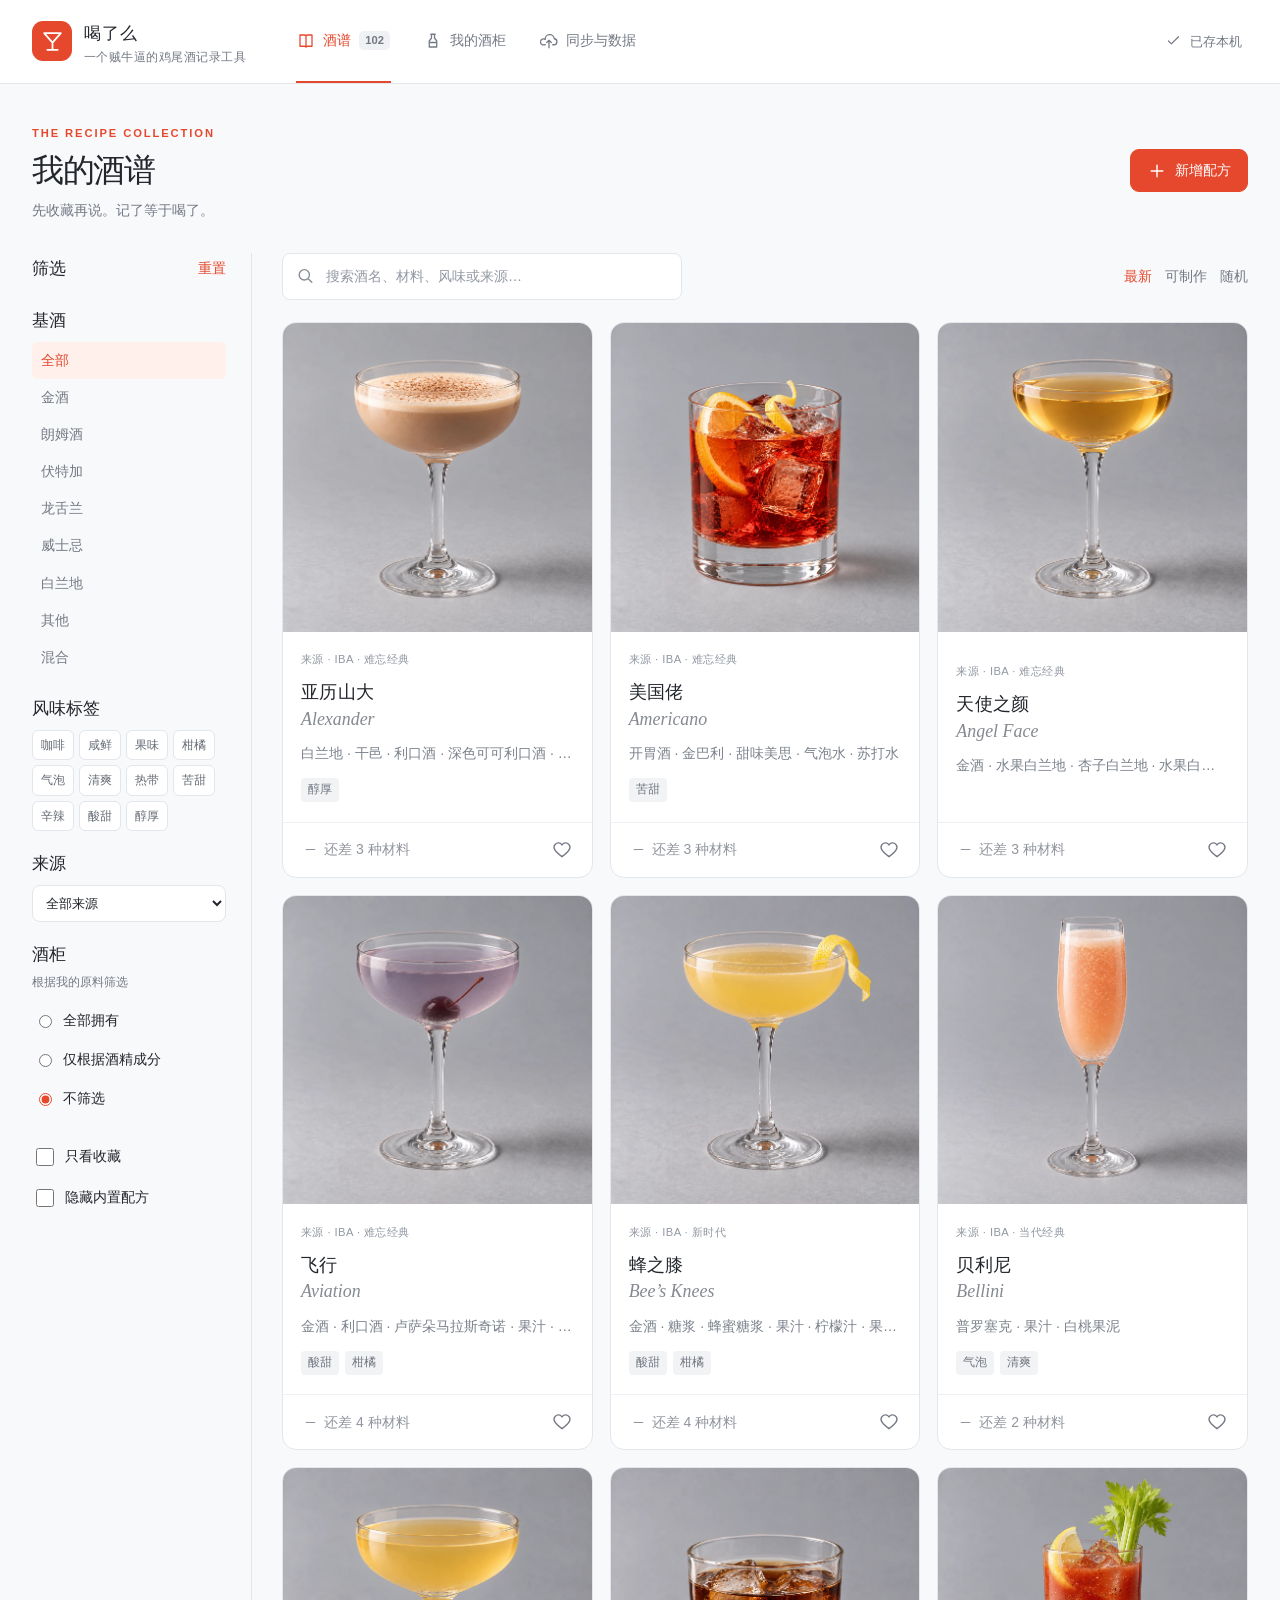
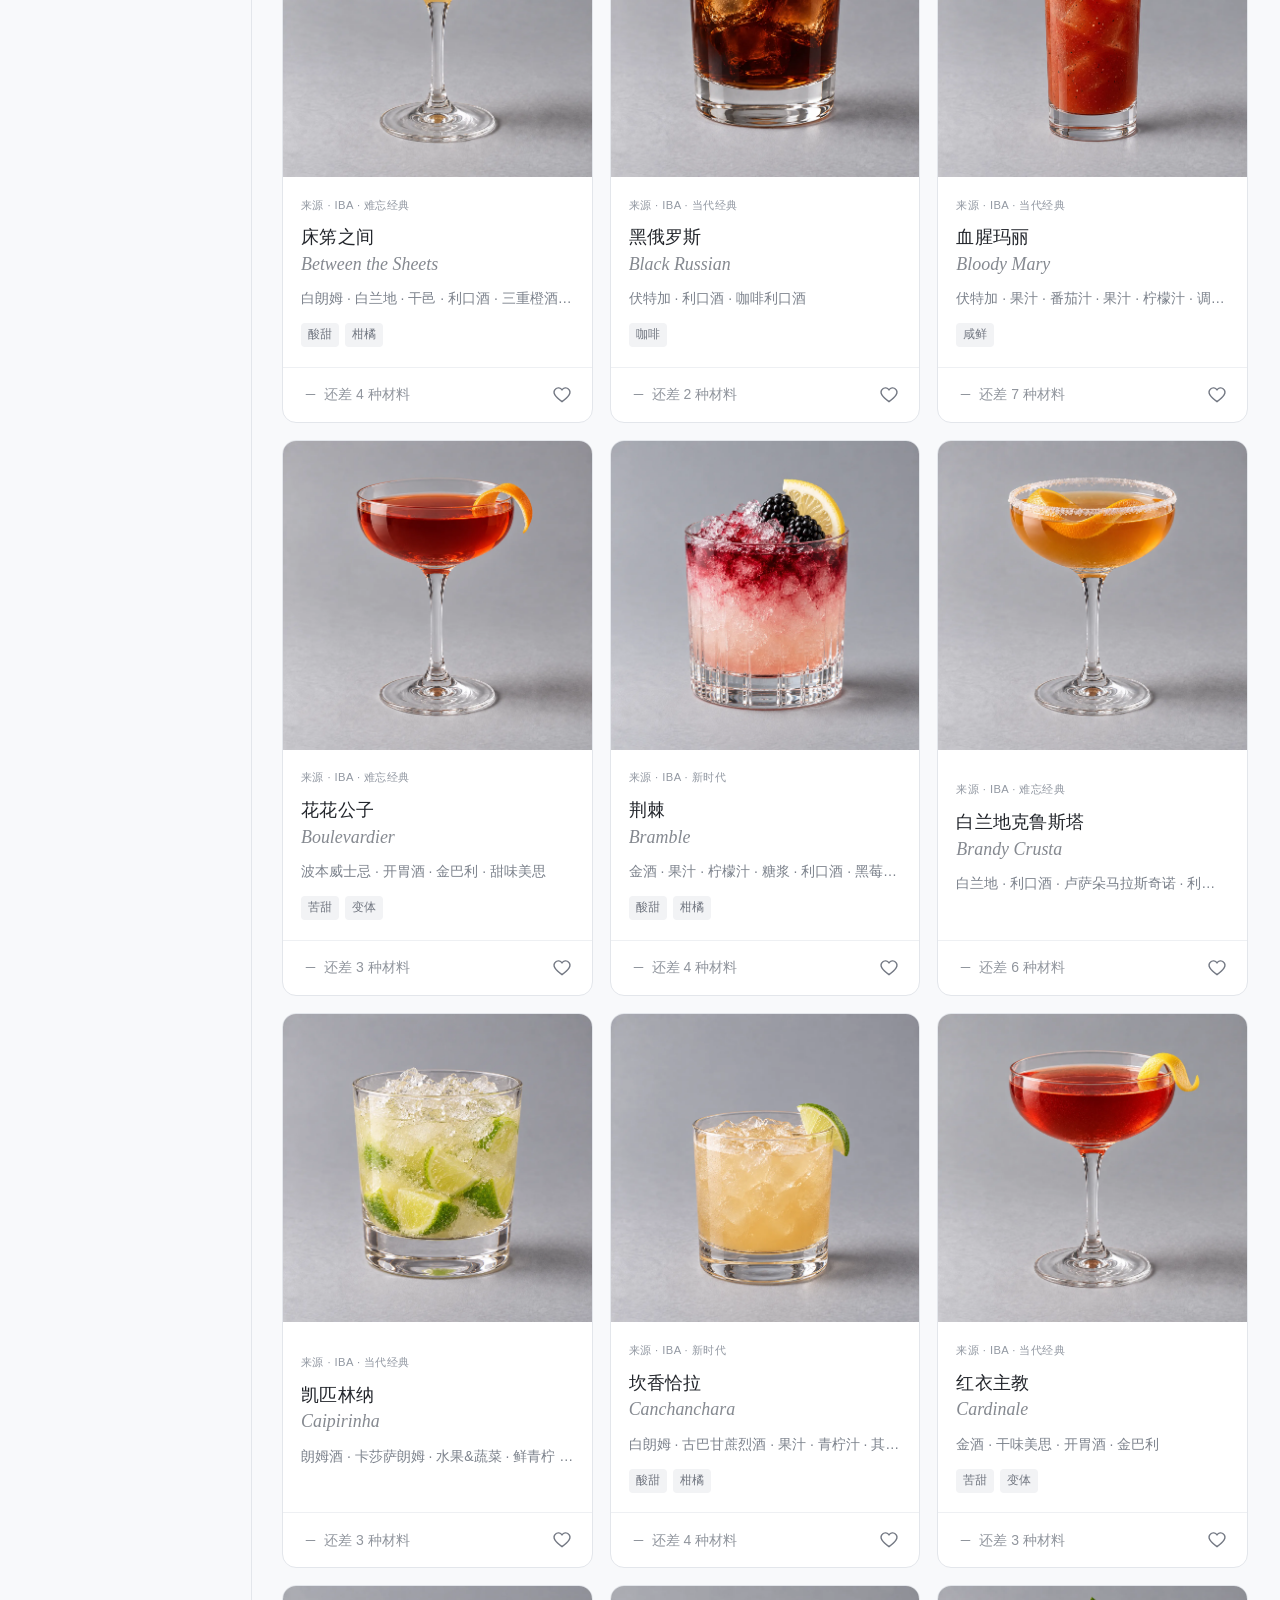
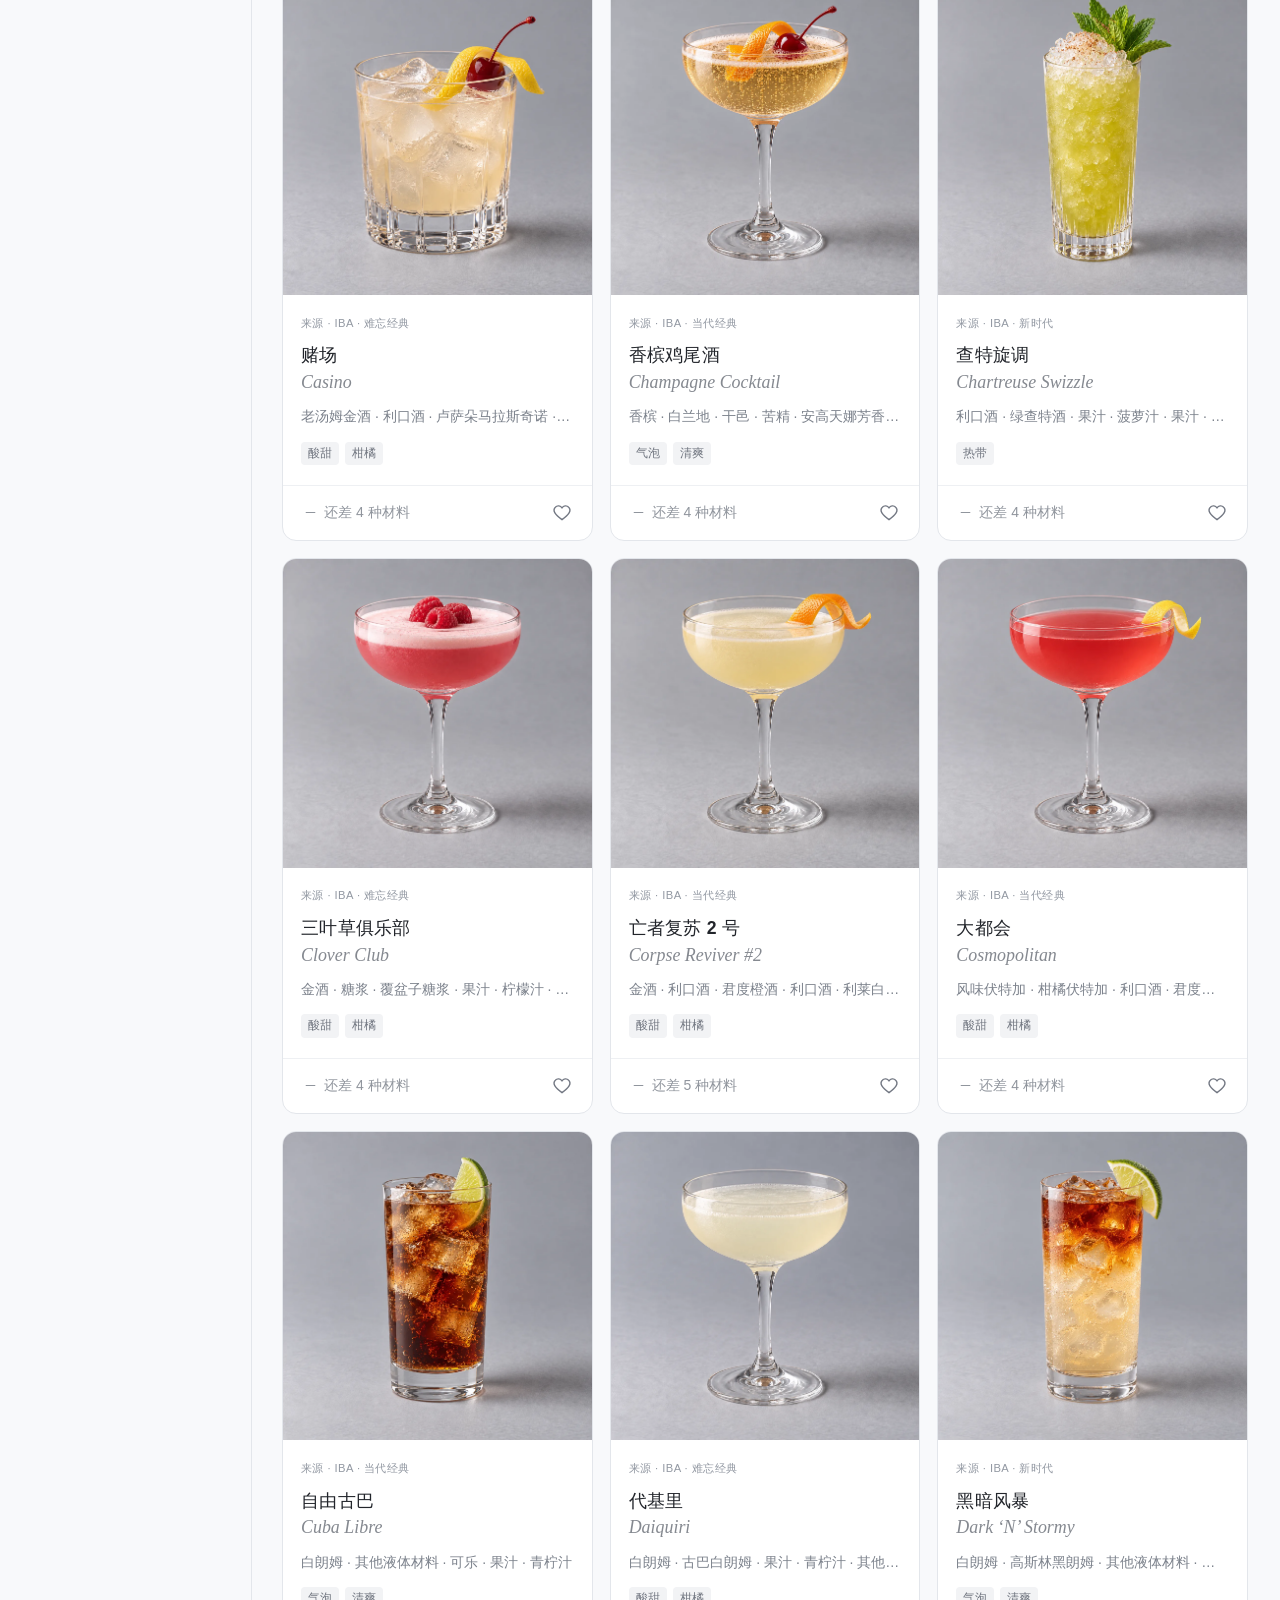
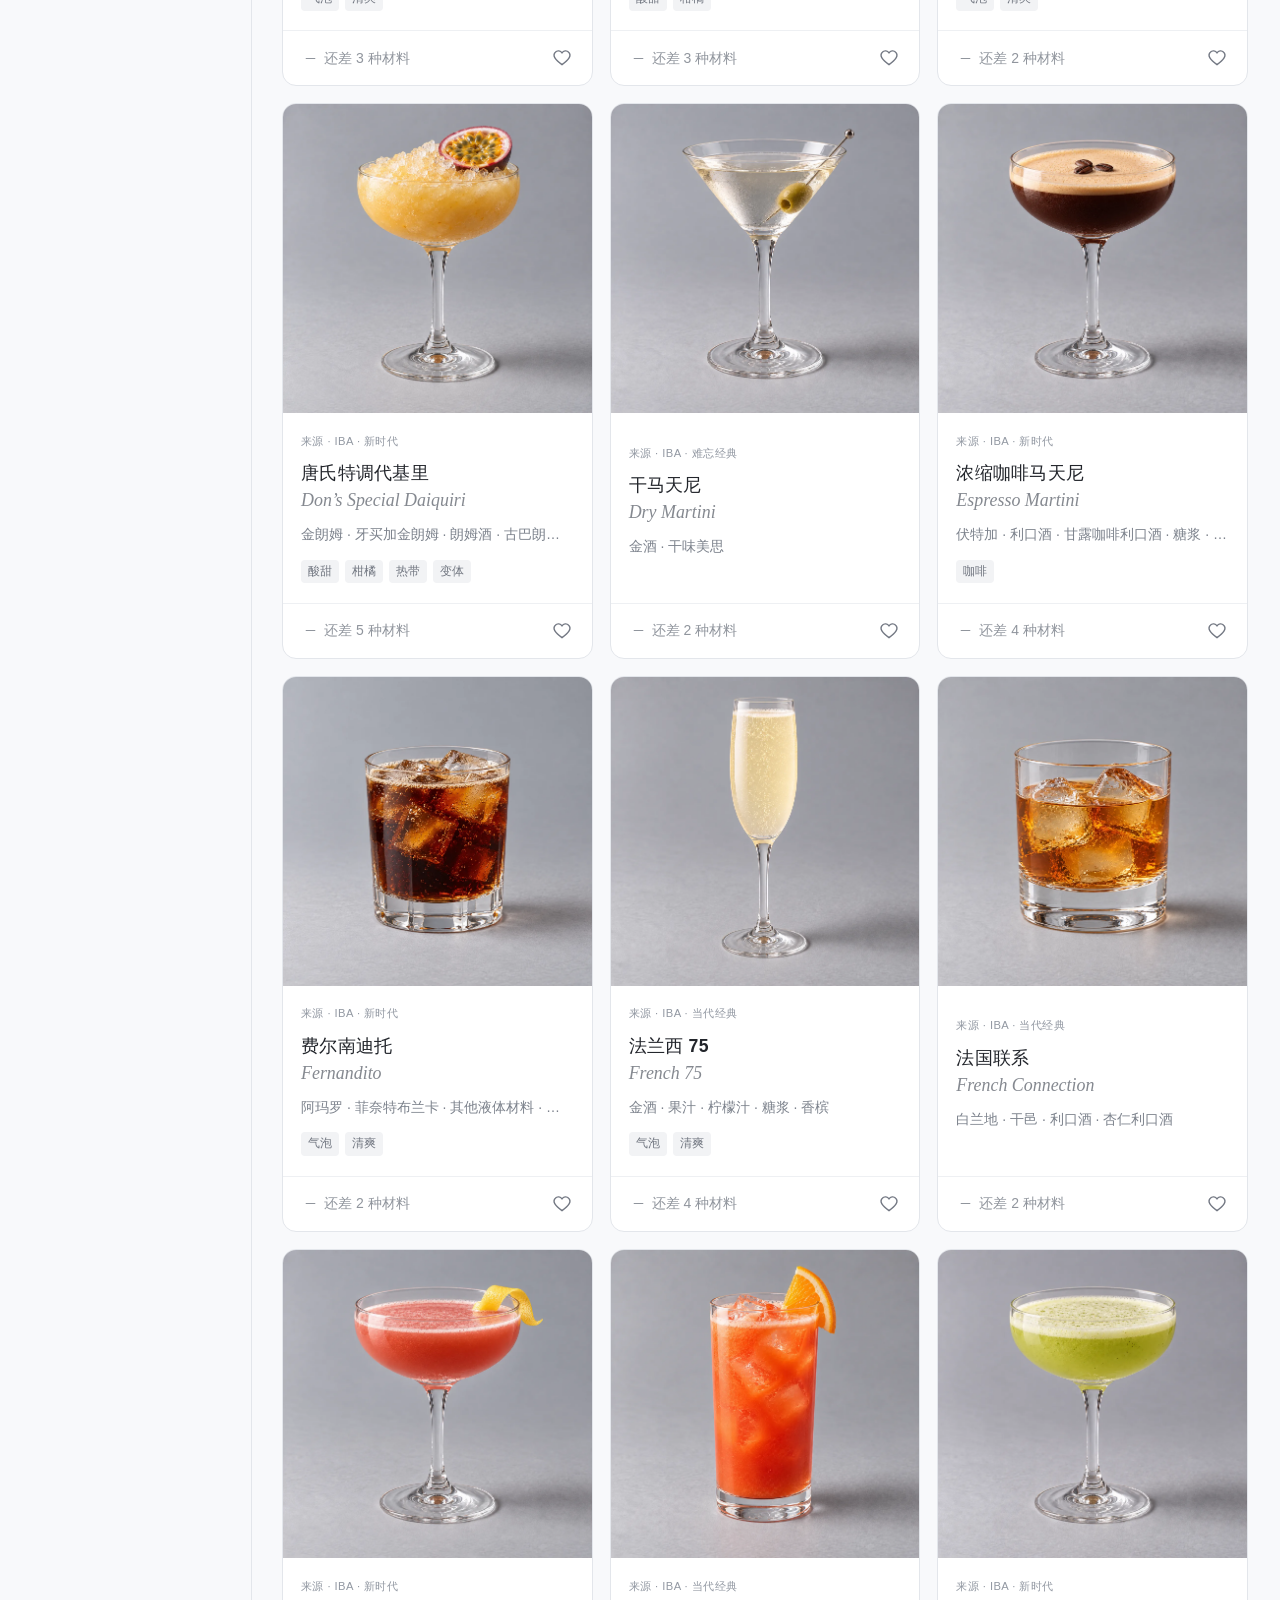
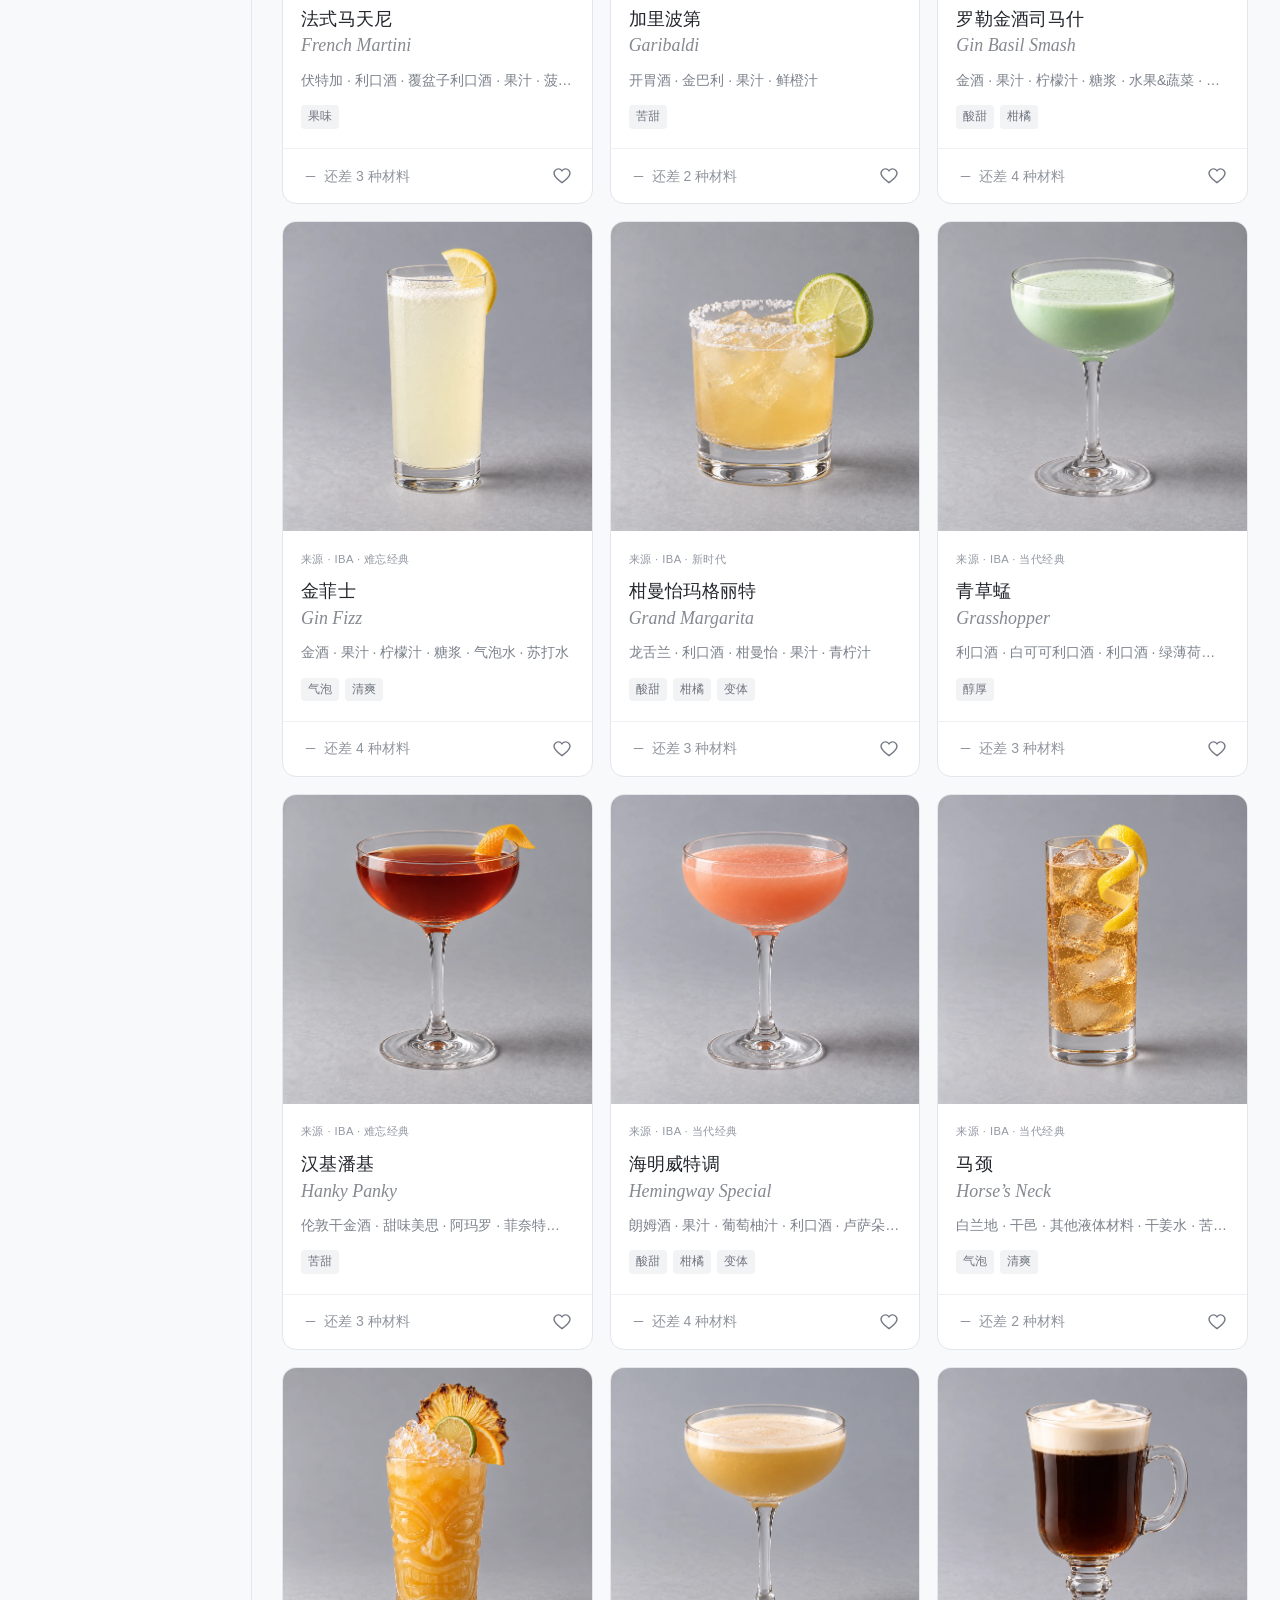
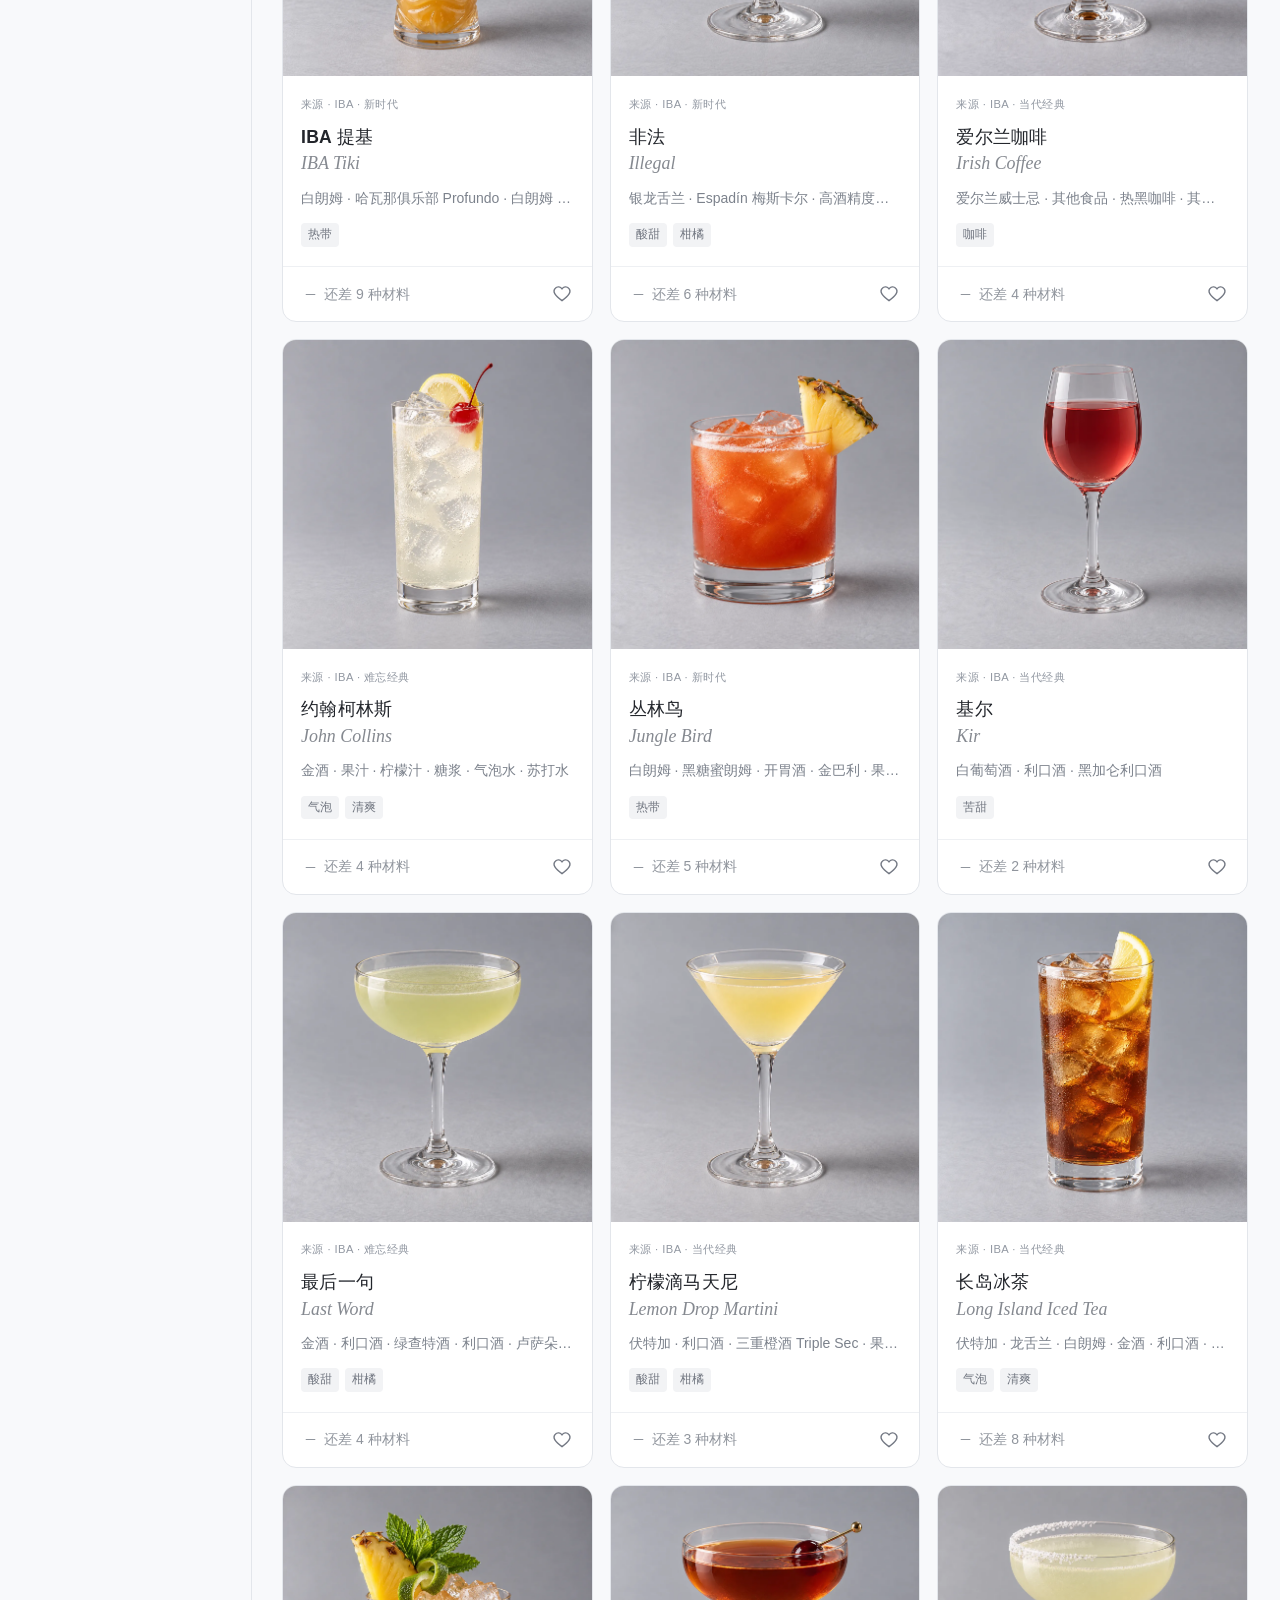
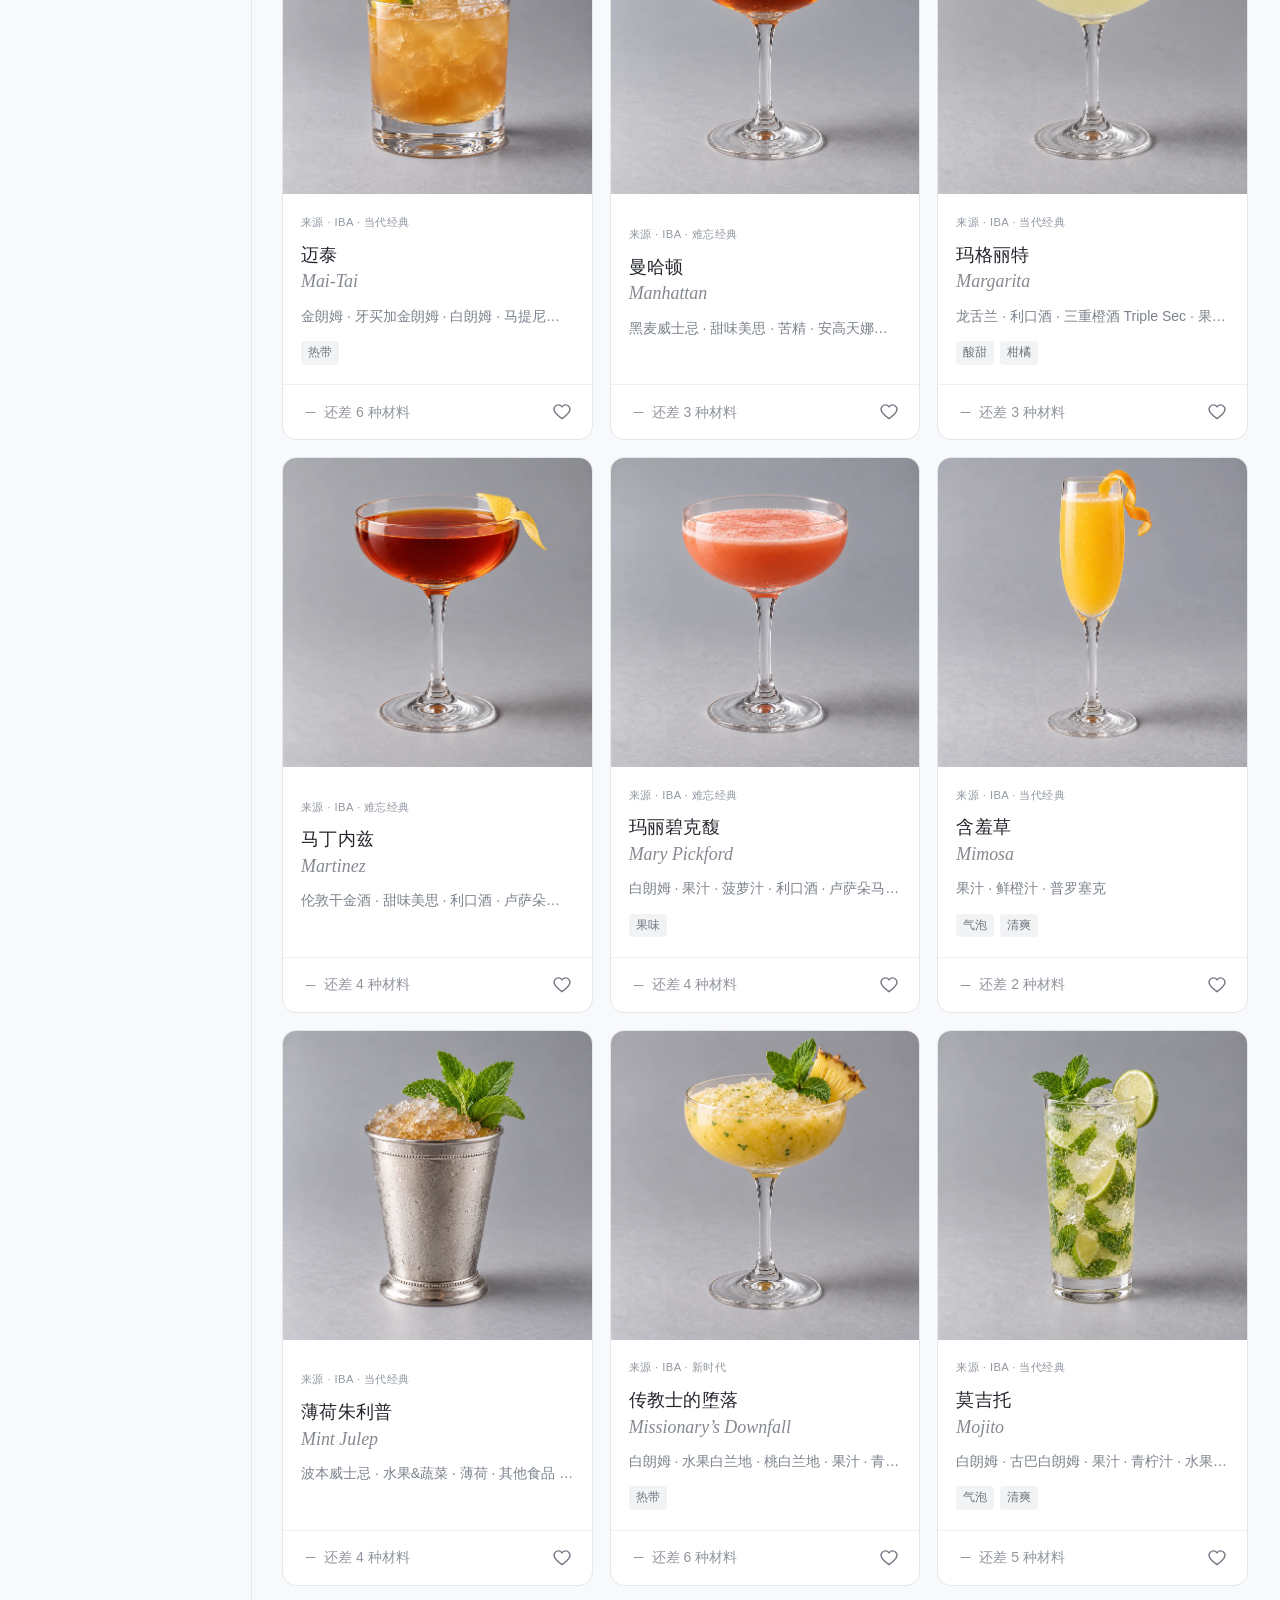
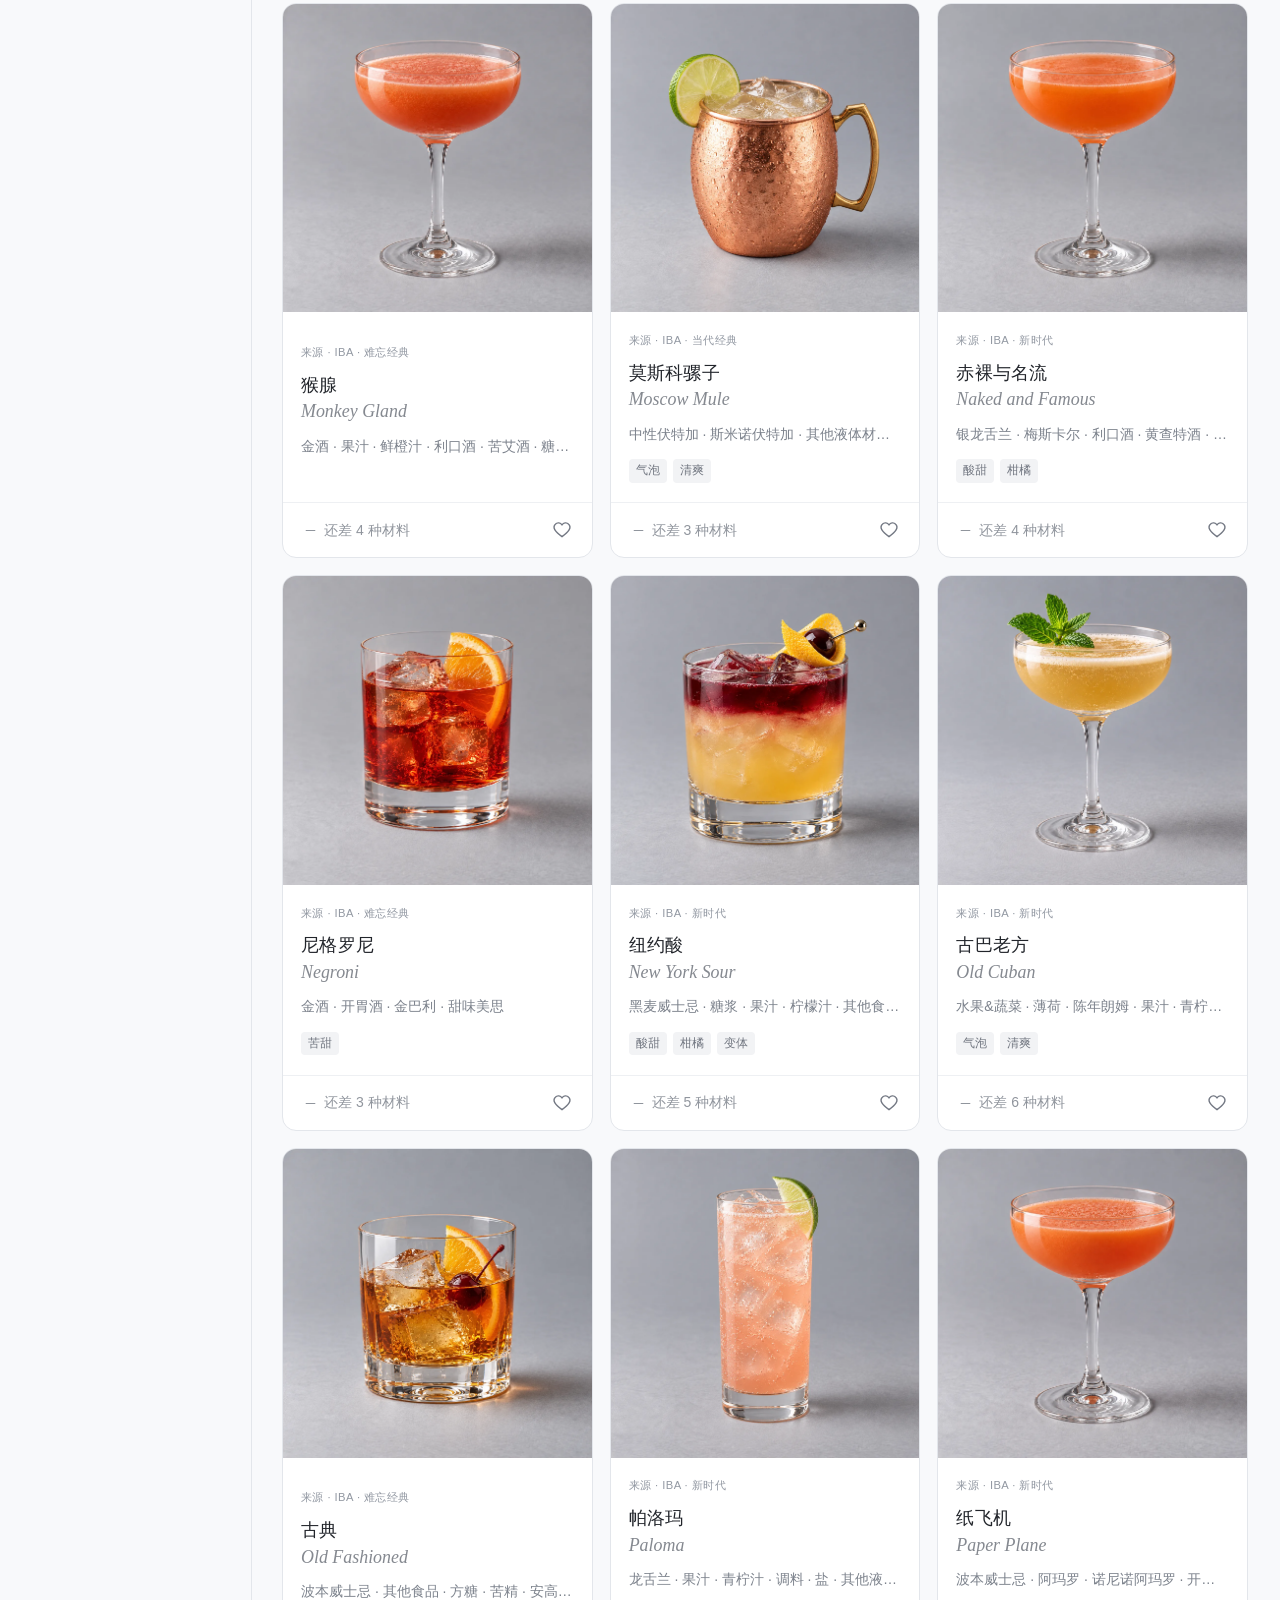
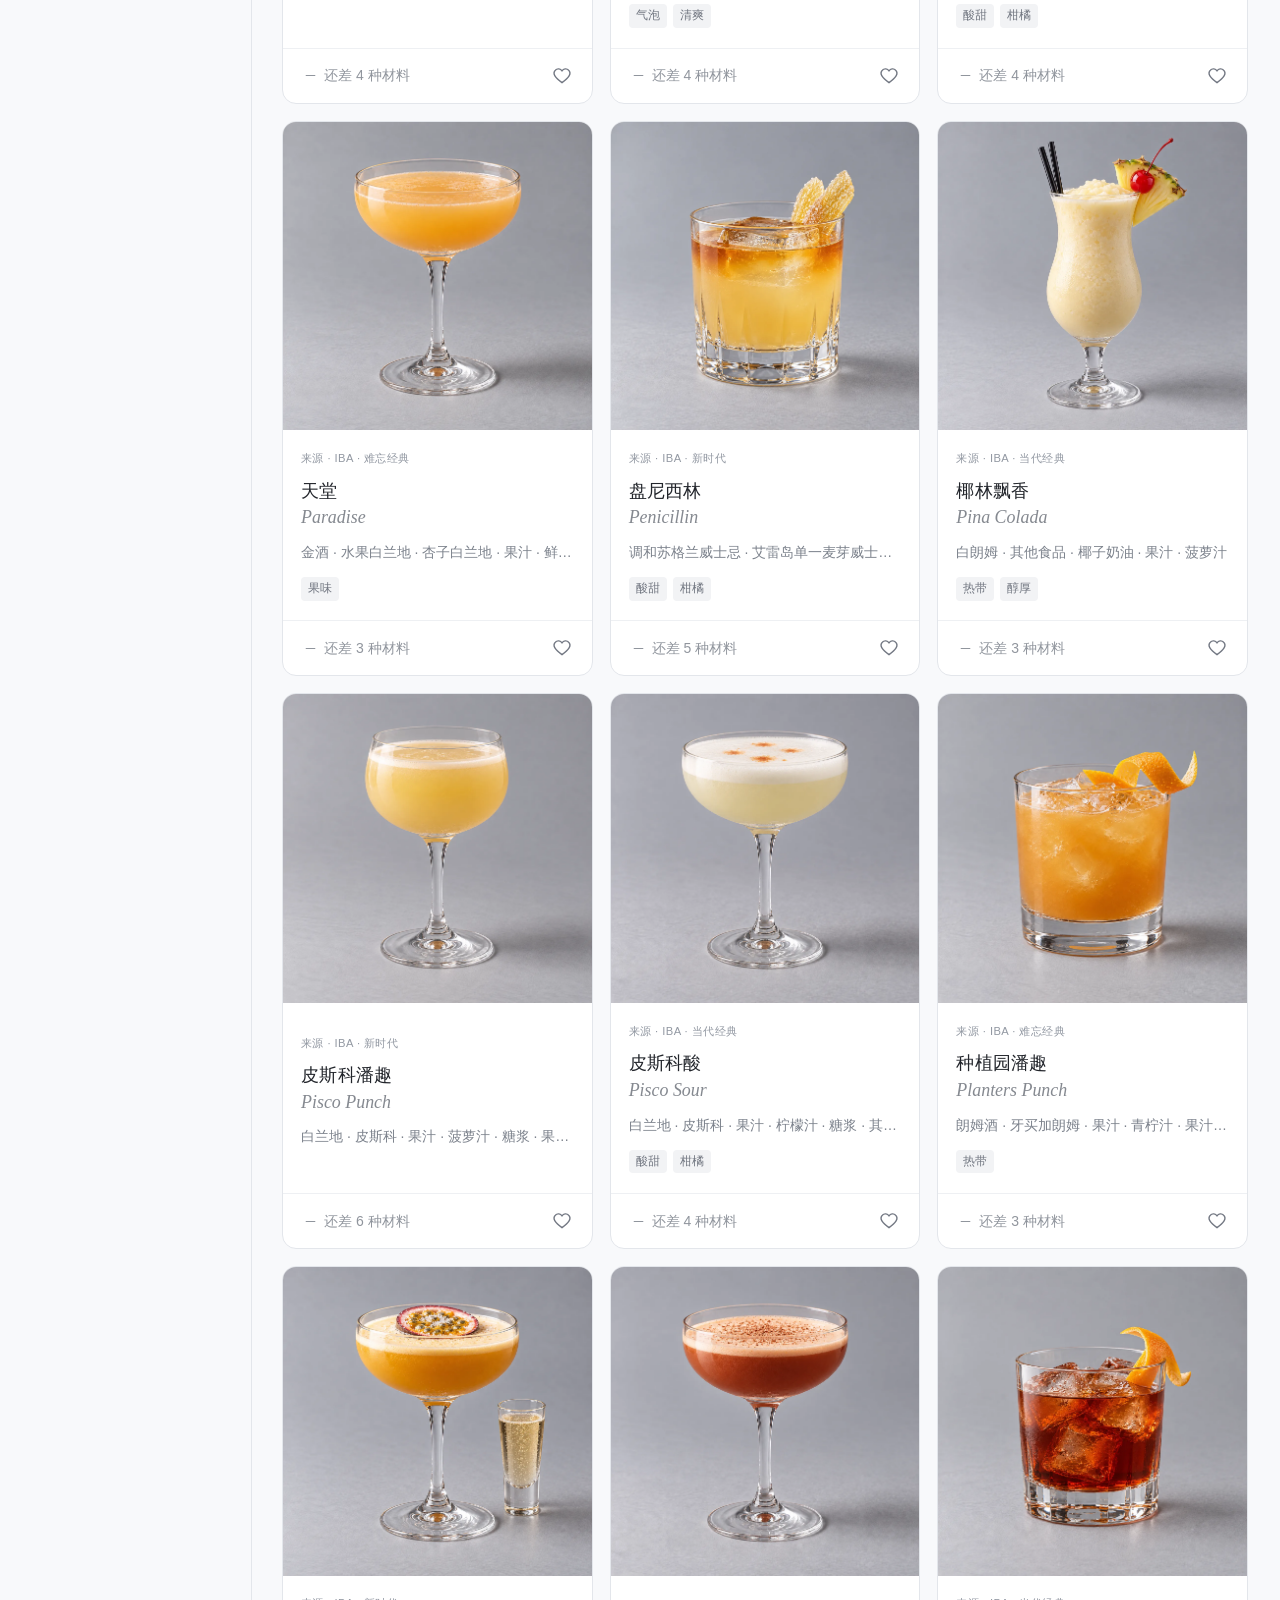
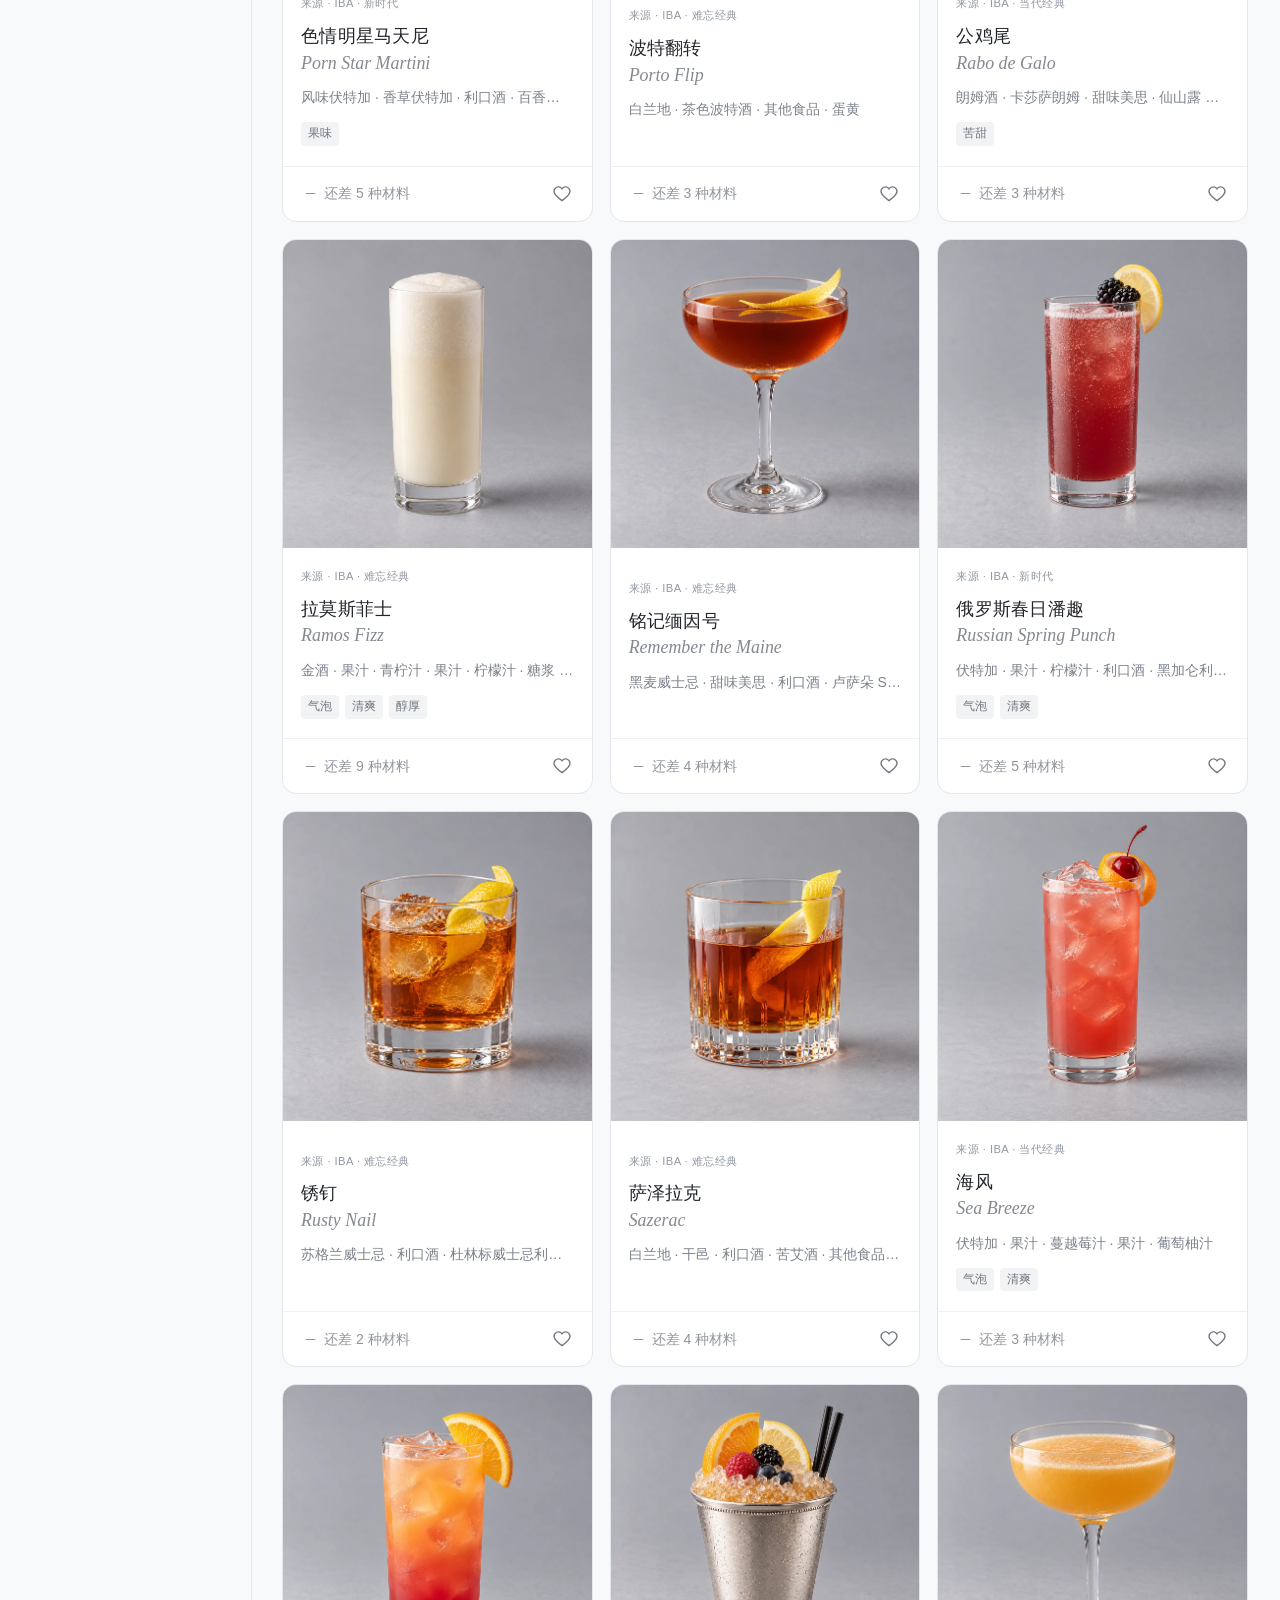
==== index.html @ 2d6ab8ed "Make catalog the single editable data source" ====
<!doctype html>
<html lang="zh-CN">
<head>
  <meta charset="UTF-8"><meta name="viewport" content="width=device-width, initial-scale=1, viewport-fit=cover">
  <meta name="theme-color" content="#e5482d"><meta name="description" content="喝了么：一个贼牛逼的鸡尾酒记录工具。">
  <meta name="referrer" content="no-referrer">
  <title>喝了么</title>
  <link rel="icon" type="image/svg+xml" href="data:image/svg+xml,%3Csvg xmlns='http://www.w3.org/2000/svg' viewBox='0 0 48 48'%3E%3Crect width='48' height='48' rx='12' fill='%23e5482d'/%3E%3Cpath d='M12 13h24L24 26zM24 26v10m-8 0h16' fill='none' stroke='white' stroke-width='3' stroke-linejoin='round'/%3E%3C/svg%3E">
  <link rel="manifest" href="./manifest.webmanifest"><link rel="apple-touch-icon" href="./assets/icon-192.png">
  <link rel="stylesheet" href="./styles.css">
  <script defer src="./core.js"></script><script defer src="./catalog.js"></script><script defer src="./hierarchy.js"></script><script defer src="./materials.js"></script><script defer src="./app.js"></script>
</head>
<body>
  <div id="app"><div class="boot">正在打开喝了么…</div></div>
  <dialog id="detail-dialog" class="detail-dialog" aria-label="配方详情"></dialog>
  <dialog id="editor-dialog" class="editor-dialog" aria-label="编辑配方"></dialog>
  <dialog id="item-dialog" class="editor-dialog item-dialog" aria-label="编辑材料"></dialog>
  <dialog id="material-dialog" class="editor-dialog material-dialog" aria-label="选择材料"></dialog>
  <dialog id="sync-dialog" class="editor-dialog sync-dialog" aria-label="GitHub 同步设置"></dialog>
  <dialog id="confirm-dialog" class="confirm-dialog" aria-label="确认操作"></dialog>
  <div id="sync-overlay" class="sync-overlay" role="status" aria-live="polite" aria-hidden="true" hidden>
    <div class="sync-overlay-card" data-sync-state="loading">
      <span class="sync-indicator sync-spinner" aria-hidden="true"></span>
      <strong id="sync-overlay-title">正在同步中</strong>
      <span id="sync-overlay-message">正在与 GitHub 同步数据，请稍候…</span>
      <div class="sync-overlay-actions" hidden>
        <button class="btn" data-action="cancel-sync-result">取消</button>
        <button class="btn primary" data-action="retry-sync">再次同步</button>
      </div>
    </div>
  </div>
  <div id="toast" role="status" aria-live="polite"></div>
  <noscript>请启用 JavaScript 后使用配方记录与筛选。</noscript>
</body>
</html>
---- styles.css ----
@charset "UTF-8";
:root{--bg:#f8f9fb;--paper:#fff;--ink:#22252b;--muted:#747984;--line:#e3e6eb;--accent:#e5482d;--accent-light:#fff0eb;--green:#32765e;--green-light:#edf6f0;--radius:14px;--sidebar-width:220px;--page-action-height:43px;font:16px/1.65 -apple-system,BlinkMacSystemFont,"Segoe UI","PingFang SC","Microsoft YaHei",sans-serif;color:var(--ink);background:var(--bg);font-synthesis:none}
*{box-sizing:border-box}body{margin:0}button,input,select,textarea{font:inherit}button,a,input,select,textarea{-webkit-tap-highlight-color:transparent}button{cursor:pointer;color:inherit}button{border:0;background:none}button:disabled{cursor:wait;opacity:.55}button:focus-visible,a:focus-visible,input:focus-visible,select:focus-visible,textarea:focus-visible{outline:3px solid #ed8b77;outline-offset:3px}a{color:var(--accent);text-underline-offset:4px}input,select,textarea{color:var(--ink);background:#fff;min-width:0;max-width:100%;border:1px solid var(--line);border-radius:8px;padding:11px 13px;outline-offset:2px}textarea{resize:vertical;min-height:100px}input::placeholder,textarea::placeholder{color:#9298a2}input[type=checkbox]{accent-color:var(--accent);width:18px;height:18px;padding:0;flex-shrink:0}input[type=search]::-webkit-search-cancel-button{cursor:pointer}h1,h2,h3,p{margin:0}svg{width:20px;height:20px;flex-shrink:0;vertical-align:middle;stroke:currentColor;fill:none;stroke-width:1.7;stroke-linecap:round;stroke-linejoin:round}small{font-size:.8rem}::selection{background:#ffd8cc}body:has(dialog[open]),body:has(.sync-overlay:not([hidden])){overflow:hidden}
.topbar{height:84px;background:#fff;border-bottom:1px solid var(--line);display:flex;align-items:center;gap:50px;padding:0 max(32px,calc((100vw - 1440px)/2));position:sticky;top:0;z-index:10}.brand{display:flex;align-items:center;gap:12px;text-align:left;white-space:nowrap;padding:0}.brand-icon{width:40px;height:40px;border-radius:11px;display:grid;place-items:center;background:var(--accent);color:white}.brand-icon svg{width:25px;height:25px}.brand strong{font-size:1.08rem;letter-spacing:.06em}.brand small{display:block;font-size:.75rem;letter-spacing:.04em;color:var(--muted);line-height:1.2;margin-top:3px}.nav{align-self:stretch;display:flex;gap:32px}.nav button{border-bottom:2px solid transparent;color:var(--muted);padding:0 1px;font-size:.92rem;display:flex;gap:8px;align-items:center}.nav button.active{color:var(--accent);border-color:var(--accent);font-weight:600}.nav svg{width:18px}.nav-count{font-size:.7rem;background:#f0f1f4;border-radius:5px;padding:0 6px;color:var(--muted)}.top-status{margin-left:auto;color:var(--muted);font-size:.8rem;display:flex;align-items:center;gap:8px;white-space:nowrap}.top-status svg{width:17px}.avatar{width:34px;height:34px;display:grid;place-items:center;background:#f1f2f5;border-radius:50%;font-size:.8rem;font-weight:600;margin-left:10px}
.shell{max-width:1440px;padding:40px 32px 60px;margin:auto}.page-heading{display:flex;align-items:flex-start;justify-content:space-between;gap:20px;margin-bottom:30px}.eyebrow{font-size:.7rem;letter-spacing:.17em;color:var(--accent);font-weight:700;margin-bottom:8px}.page-heading>.btn{height:var(--page-action-height);margin-top:25px}.page-heading h1{font-size:2rem;line-height:1.25;font-weight:650;letter-spacing:-.04em}.page-heading p{color:var(--muted);font-size:.88rem;margin-top:9px}.btn{display:inline-flex;align-items:center;justify-content:center;gap:8px;border:1px solid var(--line);border-radius:9px;min-height:43px;padding:9px 16px;font-size:.88rem;background:#fff;text-decoration:none;white-space:nowrap}.btn:hover{background:#f2f3f5}.btn.primary{background:var(--accent);border-color:var(--accent);color:#fff}.btn.primary:hover{background:#ce3a21}.btn.dark{background:var(--ink);border-color:var(--ink);color:white}.btn.danger{color:#c53129;border-color:#eac7c4}.btn.small{padding:6px 10px;min-height:36px;font-size:.82rem}.icon-button{width:38px;height:38px;display:inline-grid;place-items:center;border-radius:8px;flex-shrink:0;color:var(--muted)}.icon-button:hover{background:#f0f1f4;color:var(--ink)}.icon-button.is-favorite{color:var(--accent)}.icon-button.is-favorite svg{fill:currentColor}.link-button{color:var(--accent);font-size:.85rem;padding:5px 0;display:inline-flex;align-items:center;gap:5px}.muted{color:var(--muted)}.row{display:flex;align-items:center;gap:10px}.spread{justify-content:space-between}.wrap{flex-wrap:wrap}.mono{font-variant-numeric:tabular-nums}.count-label{font-size:.82rem;color:var(--muted)}
.workspace{display:grid;grid-template-columns:var(--sidebar-width) minmax(0,1fr);gap:30px}.filter-rail{border-right:1px solid var(--line);padding-right:25px}.filter-rail h2{font-size:.85rem;font-weight:650}.filter-head{display:flex;align-items:center;justify-content:space-between;margin-bottom:25px}.filter-block{margin-bottom:26px}.filter-label{font-size:.78rem;color:var(--muted);margin-bottom:12px;display:block}.filter-choice{display:flex;align-items:center;gap:9px;padding:7px 0;font-size:.87rem;cursor:pointer}.filter-choice .num{margin-left:auto;color:#9499a1;font-size:.78rem}.chips{display:flex;gap:7px;flex-wrap:wrap}.chip{display:inline-flex;align-items:center;gap:5px;border:1px solid var(--line);padding:5px 10px;border-radius:6px;font-size:.79rem;background:#fff;color:#666b74}.chip.active{color:var(--accent);border-color:#f4b8a8;background:var(--accent-light)}.filter-rail select{width:100%;font-size:.84rem;padding:9px}.rail-note{padding-top:22px;border-top:1px solid var(--line);font-size:.77rem;color:var(--muted);line-height:1.8}.rail-note svg{color:var(--accent);margin-bottom:8px}.rail-note strong{display:block;font-size:.84rem;color:var(--ink);margin-bottom:5px}
.recipe-toolbar{display:flex;justify-content:space-between;align-items:center;gap:14px;margin-bottom:22px}.search-field{position:relative;flex:1;max-width:400px}.search-field svg{position:absolute;left:14px;top:13px;color:#858b95;width:19px}.search-field input{width:100%;padding-left:43px;background:#fff;min-height:45px;font-size:.88rem}.sort-select{font-size:.8rem;background:transparent;border:0;padding:10px 0;color:#656b74}.availability{display:flex;align-items:center;gap:5px;flex-wrap:wrap;margin-bottom:23px}.availability button{padding:7px 12px;font-size:.84rem;border-radius:7px;color:#707682}.availability button.active{background:#282b30;color:#fff}.availability button span{margin-left:7px;font-size:.75rem;opacity:.65}.results-count{margin-left:auto;font-size:.78rem;color:var(--muted)}.result-grid{display:grid;grid-template-columns:repeat(3,minmax(0,1fr));gap:17px}.recipe-card{border:1px solid var(--line);border-radius:var(--radius);background:var(--paper);overflow:hidden;display:flex;flex-direction:column;position:relative;transition:transform .16s,border-color .16s,box-shadow .16s}.recipe-card:hover{border-color:#c9cdd4;box-shadow:0 6px 22px #22252b07;transform:translateY(-2px)}.card-main{padding:22px 20px 15px;display:block;flex:1;text-align:left;width:100%;min-height:205px}.card-no{font-size:.7rem;letter-spacing:.13em;color:#9298a2;display:flex;align-items:center;gap:7px;margin-bottom:30px}.base-dot{width:6px;height:6px;border-radius:50%;background:var(--accent)}.recipe-card h3{font-size:1.1rem;font-weight:600;letter-spacing:.015em;margin-bottom:2px}.recipe-en{font-family:Georgia,"Times New Roman",serif;font-size:1.35rem;line-height:1.25;color:#858990;margin-bottom:17px;font-style:italic}.card-ingredients{font-size:.8rem;color:#7c828c;white-space:nowrap;overflow:hidden;text-overflow:ellipsis;max-width:100%}.card-tags{display:flex;gap:6px;flex-wrap:wrap;margin-top:13px}.tag{font-size:.75rem;border-radius:4px;background:#f2f3f5;color:#717680;padding:2px 7px}.card-bottom{border-top:1px solid #eef0f3;display:flex;align-items:center;justify-content:space-between;padding:8px 11px 8px 20px;gap:5px}.match-label{font-size:.76rem;color:#90959d;display:flex;align-items:center;gap:6px}.match-label svg{width:15px;height:15px}.match-label.ready{color:var(--green)}.match-label.one{color:#ac6a31}.card-photo{position:absolute;top:0;right:0;width:42%;height:100%;object-fit:cover;object-position:52% 45%;z-index:0;opacity:.97}.recipe-card.featured{grid-column:span 2;min-height:280px}.featured .card-main,.featured .card-bottom{position:relative;z-index:1;width:58%}.featured .card-main{padding:25px;min-height:225px}.featured .card-bottom{padding-left:25px;border-top:0}.featured .card-no{margin-bottom:20px}.featured h3{font-size:1.5rem}.featured .recipe-en{font-size:2.2rem;color:var(--accent);margin-top:3px}.featured .card-ingredients{max-width:90%}.sample-banner{display:flex;align-items:center;gap:10px;border:1px dashed #dcdfe5;border-radius:9px;padding:11px 14px;margin-top:23px;color:var(--muted);font-size:.8rem}.sample-banner svg{width:17px}.empty{grid-column:1/-1;text-align:center;padding:68px 20px;border:1px dashed var(--line);border-radius:14px;background:#ffffff88}.empty svg{width:36px;height:36px;color:#a6acb7;margin-bottom:17px}.empty h3{font-size:1.1rem;margin-bottom:7px}.empty p{font-size:.88rem;color:var(--muted);margin-bottom:20px}.mobile-filter-toggle{display:none}.footer{border-top:1px solid var(--line);margin-top:40px;padding-top:17px;display:flex;justify-content:space-between;color:#9298a2;font-size:.7rem;letter-spacing:.035em}
.pantry-layout{display:grid;grid-template-columns:minmax(0,1fr) 320px;gap:28px}.pantry-toolbar{display:flex;align-items:center;justify-content:space-between;gap:15px;margin-bottom:22px}.pantry-group{margin-bottom:25px}.section-heading{font-size:.87rem;margin:0 0 11px;display:flex;align-items:center;gap:10px}.section-heading span{font-size:.75rem;color:var(--muted);font-weight:400}.pantry-grid{display:grid;grid-template-columns:repeat(3,minmax(0,1fr));gap:10px}.ingredient-tile{cursor:pointer;background:white;border:1px solid var(--line);padding:16px 13px;border-radius:10px;display:flex;align-items:center;gap:11px;min-height:75px}.ingredient-tile.checked{border-color:#f0b5a8;background:#fff5f1}.ingredient-tile strong{display:block;font-size:.87rem;font-weight:500}.ingredient-tile small{color:var(--muted);font-size:.7rem;display:block;overflow-wrap:anywhere}.pantry-summary{background:#fff;border:1px solid var(--line);border-radius:14px;padding:25px;align-self:start;position:sticky;top:111px}.pantry-summary .big{font-size:3.3rem;line-height:1;letter-spacing:-.06em;font-weight:600;margin:20px 0 10px}.pantry-summary .big span{font-size:.9rem;font-weight:400;color:var(--muted);letter-spacing:0;margin-left:10px}.summary-line{font-size:.82rem;color:var(--muted);margin-bottom:20px}.summary-list{border-top:1px solid var(--line);padding-top:14px;margin-top:23px}.summary-item{width:100%;text-align:left;padding:12px 0;display:flex;align-items:center;gap:10px;border-bottom:1px solid #f0f1f4}.summary-item strong{font-size:.9rem;font-weight:500;display:block}.summary-item small{font-size:.75rem;color:var(--muted);display:block}.summary-item svg{margin-left:auto;width:16px;color:var(--muted)}.add-ingredient{display:flex;gap:10px;flex-wrap:wrap;border-top:1px solid var(--line);padding-top:20px}.add-ingredient input{flex:1;min-width:140px}.hint{font-size:.8rem;color:var(--muted);line-height:1.75}.notice{padding:13px 16px;border:1px solid #f1ccbd;border-radius:9px;background:#fff4eb;color:#925d31;font-size:.83rem;margin-bottom:22px}
.settings-layout{display:grid;grid-template-columns:minmax(0,1.5fr) minmax(260px,1fr);gap:25px;max-width:1050px}.panel{background:white;border:1px solid var(--line);border-radius:14px;padding:27px;margin-bottom:22px}.panel h2{font-size:1rem;margin-bottom:6px}.panel-intro{color:var(--muted);font-size:.83rem;margin-bottom:25px}.field{display:flex;flex-direction:column;gap:7px;margin-bottom:17px;font-size:.84rem}.field input,.field select,.field textarea{width:100%;font-size:.92rem}.field-row{display:grid;grid-template-columns:1fr 1fr;gap:16px}.sync-badge{font-size:.75rem;background:#f1f2f5;color:var(--muted);padding:3px 9px;border-radius:6px}.status-box{background:#f6f7f9;border-radius:8px;padding:13px;margin:15px 0;font-size:.82rem;overflow-wrap:anywhere}.check-line{display:flex;gap:9px;align-items:flex-start;font-size:.83rem;margin-bottom:14px;cursor:pointer}.check-line input{margin-top:4px}.switch-line{display:flex;align-items:center;justify-content:space-between;gap:20px;padding:14px 0;margin-bottom:4px;border-top:1px solid var(--line);cursor:pointer}.switch-line>span:first-child{display:flex;flex-direction:column}.switch-line strong{font-size:.88rem;font-weight:600}.switch-line .hint{margin-top:2px}.switch{position:relative;flex:0 0 46px;width:46px;height:26px}.switch input{position:absolute;opacity:0;width:100%;height:100%;margin:0;z-index:1;cursor:pointer}.switch>span{display:block;width:46px;height:26px;border-radius:999px;background:#c9cdd4;transition:.18s}.switch>span:after{content:"";position:absolute;left:3px;top:50%;width:20px;height:20px;border-radius:50%;background:#fff;box-shadow:0 1px 4px #2224;transform:translateY(-50%);transition:.18s}.switch input:checked+span{background:var(--accent)}.switch input:checked+span:after{transform:translate(20px,-50%)}.switch input:focus-visible+span{outline:3px solid #ed8b77;outline-offset:3px}.backup-row{padding:17px 0;border-bottom:1px solid var(--line);display:flex;align-items:center;justify-content:space-between;gap:15px}.backup-row:last-child{border:0;padding-bottom:0}.backup-row strong{font-size:.85rem;font-weight:500}.backup-row p{font-size:.76rem;color:var(--muted);margin-top:4px}.steps-list{padding-left:19px;color:#6b7079;font-size:.84rem;line-height:1.9}.steps-list li{padding-left:5px;margin-bottom:10px}.danger-zone{font-size:.82rem;color:var(--muted)}.connection-summary{display:flex;align-items:center;gap:16px;padding:18px 0 4px}.connection-icon{width:46px;height:46px;display:grid;place-items:center;flex:0 0 46px;border-radius:12px;background:var(--accent-light);color:var(--accent)}.connection-summary>div{min-width:0;flex:1}.connection-summary strong,.connection-summary>div>span{display:block;overflow-wrap:anywhere}.connection-summary>div>span{font-size:.79rem;color:var(--muted);margin-top:2px}.connection-actions{margin-top:20px}.sync-dialog{width:680px}.sync-dialog .editor-body{padding-bottom:12px}.sync-dialog .status-box{margin-top:0}
dialog{border:1px solid var(--line);border-radius:18px;padding:0;color:var(--ink);background:#fff;max-height:90dvh;box-shadow:0 24px 90px #1418242b}dialog::backdrop{background:#1f242768;backdrop-filter:blur(4px)}.dialog-top{display:flex;justify-content:space-between;align-items:center;padding:20px 24px;border-bottom:1px solid var(--line);position:sticky;top:0;background:#fff;z-index:2}.dialog-top span{font-size:1.2rem;font-weight:650;color:var(--ink)}.detail-dialog{width:850px;max-width:calc(100% - 32px)}.detail-body{padding:30px}.detail-hero{display:flex;gap:30px;align-items:center;margin-bottom:27px}.detail-hero>div{flex:1}.detail-hero img{width:165px;height:180px;object-fit:cover;border-radius:9px}.detail-hero h2{font-size:1.9rem;line-height:1.3}.detail-hero .recipe-en{font-size:2rem;margin:7px 0 18px}.detail-meta{display:flex;gap:10px;flex-wrap:wrap;color:var(--muted);font-size:.8rem}.detail-columns{display:grid;grid-template-columns:1fr 1.1fr;gap:35px}.detail-columns h3{font-size:.94rem;margin-bottom:15px}.ingredient-row{display:flex;gap:9px;align-items:center;padding:11px 0;border-bottom:1px solid #edf0f4;font-size:.85rem}.ingredient-row .amount{margin-left:auto;font-variant-numeric:tabular-nums;white-space:nowrap}.ingredient-row svg{width:16px;height:16px;color:#acb1ba}.ingredient-row.have svg{color:var(--green)}.ingredient-row small{color:var(--muted);font-size:.7rem}.method-steps{list-style:none;padding:0;margin:0;counter-reset:steps}.method-steps li{display:flex;gap:13px;font-size:.9rem;margin-bottom:18px;line-height:1.8}.method-steps li:before{counter-increment:steps;content:counter(steps,decimal-leading-zero);color:var(--accent);font-size:.75rem;margin-top:3px;flex-shrink:0}.notes-box{margin-top:27px;background:#f7f8fa;padding:17px 20px;border-radius:10px}.notes-box h3{font-size:.85rem;margin-bottom:6px}.notes-box p{font-size:.85rem;color:#727883;white-space:pre-wrap}.source-line{font-size:.75rem;color:var(--muted);margin-top:20px;overflow-wrap:anywhere}.dialog-actions{padding:17px 24px;border-top:1px solid var(--line);display:flex;justify-content:flex-end;gap:10px;background:#fff;position:sticky;bottom:0}.dialog-actions .left{margin-right:auto}.editor-dialog{width:750px;max-width:calc(100% - 24px)}.editor-body{padding:25px}.editor-body h3{font-size:.9rem;margin:7px 0 12px}.editor-body .field-row{gap:14px}.editor-row{display:grid;grid-template-columns:minmax(100px,1fr) 75px 78px 61px 32px;align-items:center;gap:7px;margin-bottom:9px}.editor-row input,.editor-row select{padding:8px;font-size:.84rem;width:100%}.editor-row .optional-check{font-size:.75rem;display:flex;gap:4px;align-items:center;white-space:nowrap}.editor-row input[type=checkbox]{width:15px;height:15px;margin:0}.editor-row-head{font-size:.75rem;color:var(--muted);margin-bottom:7px}.editor-row .icon-button{width:32px;height:35px}.form-error{font-size:.84rem;color:#be3e32;background:#fff0ec;border-radius:7px;padding:10px 13px;margin:12px 0;display:none}.form-error:not(:empty){display:block}.confirm-dialog{width:430px;max-width:calc(100% - 32px);padding:27px}.confirm-dialog h2{font-size:1.1rem;margin-bottom:10px}.confirm-dialog p{font-size:.88rem;color:var(--muted);white-space:pre-line}.confirm-actions{display:flex;justify-content:flex-end;gap:10px;flex-wrap:wrap;margin-top:25px}.sync-overlay{position:fixed;inset:0;z-index:90;display:grid;place-items:center;padding:24px;background:#1f24276b;backdrop-filter:blur(4px)}.sync-overlay-card{width:min(320px,100%);display:flex;flex-direction:column;align-items:center;padding:30px 24px;border:1px solid var(--line);border-radius:16px;background:#fff;box-shadow:0 24px 90px #14182438;text-align:center}.sync-overlay-card strong{margin-top:17px;font-size:1.05rem}.sync-overlay-card>#sync-overlay-message{margin-top:5px;color:var(--muted);font-size:.84rem}.sync-indicator{width:42px;height:42px;border-radius:50%;display:grid;place-items:center}.sync-indicator svg{width:25px;height:25px;stroke-width:2.5}.sync-spinner{border:3px solid #f4c5ba;border-top-color:var(--accent);animation:sync-spin .8s linear infinite}.sync-success{color:#fff;background:var(--green);animation:sync-result-pop .42s cubic-bezier(.2,.8,.25,1.25)}.sync-success svg{stroke-dasharray:30;animation:sync-check-draw .55s ease-out both}.sync-error{color:#fff;background:#c9493c;animation:sync-result-pop .42s cubic-bezier(.2,.8,.25,1.25)}.sync-error svg{animation:sync-error-draw .35s ease-out both}.sync-overlay-actions{display:flex;gap:10px;margin-top:22px}.sync-overlay-actions[hidden]{display:none}@keyframes sync-spin{to{transform:rotate(360deg)}}@keyframes sync-result-pop{from{transform:scale(.55);opacity:0}to{transform:scale(1);opacity:1}}@keyframes sync-check-draw{from{stroke-dashoffset:30}to{stroke-dashoffset:0}}@keyframes sync-error-draw{from{transform:scale(.4) rotate(-20deg);opacity:0}to{transform:scale(1);opacity:1}}#toast{position:fixed;bottom:30px;left:50%;transform:translate(-50%,20px);max-width:calc(100% - 32px);padding:12px 20px;border-radius:10px;background:#292d33;color:white;font-size:.87rem;box-shadow:0 5px 30px #2223;opacity:0;transition:.2s;pointer-events:none;z-index:100;white-space:normal}#toast.show{opacity:1;transform:translate(-50%,0)}.boot{padding:80px;text-align:center;color:var(--muted)}.sr-only{position:absolute;width:1px;height:1px;padding:0;overflow:hidden;clip:rect(0,0,0,0);white-space:nowrap;border:0}
@media(min-width:1500px){.shell{padding-top:46px}.result-grid{gap:20px}.card-main{padding:25px}.card-no{margin-bottom:35px}}
@media(max-width:1150px){.topbar{gap:30px;padding:0 25px}.nav{gap:22px}.shell{padding:30px 25px}.workspace{grid-template-columns:var(--sidebar-width) minmax(0,1fr);gap:22px}.filter-rail{padding-right:18px}.result-grid{grid-template-columns:repeat(2,minmax(0,1fr))}.recipe-card.featured{grid-column:span 2}.pantry-layout{grid-template-columns:minmax(0,1fr) 260px;gap:20px}.pantry-grid{grid-template-columns:repeat(2,minmax(0,1fr))}.top-status .status-text{display:none}.settings-layout{grid-template-columns:1.4fr 1fr}}
@media(max-width:760px){.topbar{height:70px;padding:0 18px;gap:15px}.brand-icon{width:35px;height:35px}.brand strong{font-size:1rem}.brand small{font-size:.75rem}.nav{position:fixed;bottom:0;left:0;right:0;height:68px;height:calc(68px + env(safe-area-inset-bottom));padding:0 15px env(safe-area-inset-bottom);background:#fff;border-top:1px solid var(--line);justify-content:space-around;gap:0;z-index:20}.nav button{flex:1;flex-direction:column;gap:2px;justify-content:center;font-size:.75rem;border-bottom:0;border-top:2px solid transparent;padding-bottom:5px}.nav button.active{border-top-color:var(--accent)}.nav svg{width:21px;height:21px}.nav-count{display:none}.top-status{font-size:.75rem;gap:5px}.top-status .status-text{display:inline;max-width:110px;overflow:hidden;text-overflow:ellipsis}.avatar{display:none}.shell{padding:28px 18px 100px}.page-heading{margin-bottom:24px;gap:12px}.page-heading h1{font-size:1.75rem}.page-heading p{font-size:.8rem;max-width:230px}.eyebrow{font-size:.75rem}.page-heading .btn{font-size:.8rem;min-height:40px;padding:8px 11px;gap:4px}.workspace{display:block}.filter-rail{display:none;border:1px solid var(--line);padding:18px;border-radius:12px;background:#fff;margin-bottom:20px}.filter-rail.mobile-open{display:block}.filter-head{margin-bottom:15px}.filter-block{margin-bottom:18px}.filter-block.bases{display:flex;flex-wrap:wrap;gap:3px 15px}.filter-block.bases>.filter-label{width:100%;margin-bottom:4px}.filter-choice .num{display:none}.filter-choice{font-size:.84rem}.rail-note{display:none}.recipe-toolbar{flex-wrap:wrap;margin-bottom:15px;gap:10px}.search-field{max-width:none;flex:1}.search-field input{font-size:.84rem;min-height:44px}.sort-select{width:auto;font-size:.77rem}.mobile-filter-toggle{display:inline-flex}.availability{gap:0;margin-bottom:18px}.availability button{padding:7px 10px;font-size:.79rem}.availability button span{margin-left:4px}.results-count{display:none}.result-grid{gap:11px}.recipe-card{border-radius:11px}.card-main{padding:17px 13px;min-height:204px}.card-no{font-size:.75rem;margin-bottom:22px;letter-spacing:.07em}.recipe-card h3{font-size:1rem}.recipe-en{font-size:1.15rem;overflow-wrap:anywhere;margin-bottom:14px}.card-ingredients{font-size:.75rem}.tag{font-size:.75rem;padding:2px 5px}.card-bottom{padding:7px 5px 7px 12px}.match-label{font-size:.7rem;gap:4px}.card-bottom .icon-button{width:32px;height:32px}.featured .card-main{padding:22px 20px;min-height:210px}.featured .card-bottom{padding-left:20px}.featured h3{font-size:1.35rem}.featured .recipe-en{font-size:1.95rem}.featured .card-no{margin-bottom:18px}.recipe-card.featured{min-height:263px}.card-photo{width:44%}.featured .card-main,.featured .card-bottom{width:56%}.sample-banner{font-size:.75rem;align-items:flex-start;padding:10px 12px}.sample-banner svg{margin-top:3px;flex-shrink:0}.footer{font-size:.75rem;margin-top:27px;gap:15px}.pantry-layout{display:flex;flex-direction:column}.pantry-summary{position:static;order:-1;padding:20px}.pantry-summary .big{font-size:2.5rem;margin:10px 0}.pantry-summary .summary-list{display:none}.pantry-summary .summary-line{margin-bottom:12px}.pantry-summary .btn{min-height:36px;padding:6px 12px}.pantry-toolbar{flex-wrap:wrap}.pantry-toolbar .search-field{min-width:100%}.pantry-grid{gap:8px}.ingredient-tile{padding:13px 10px;gap:8px}.ingredient-tile strong{font-size:.83rem}.ingredient-tile small{font-size:.75rem}.settings-layout{display:block}.panel{padding:21px 18px}.field-row{grid-template-columns:1fr;gap:0}.detail-dialog,.editor-dialog{max-height:94dvh;max-width:calc(100% - 16px);border-radius:13px}.dialog-top{padding:12px 16px}.detail-body{padding:22px 18px}.detail-hero{gap:15px;margin-bottom:23px}.detail-hero img{width:105px;height:140px}.detail-hero h2{font-size:1.45rem}.detail-hero .recipe-en{font-size:1.6rem}.detail-columns{grid-template-columns:1fr;gap:25px}.detail-meta{gap:6px;font-size:.75rem}.notes-box{margin-top:20px}.dialog-actions{padding:13px;gap:7px}.dialog-actions .btn{font-size:.78rem;padding:7px 10px;min-height:40px}.editor-body{padding:19px 14px}.editor-body .field-row{grid-template-columns:1fr 1fr;gap:10px}.editor-row{grid-template-columns:minmax(85px,1fr) 54px 57px 46px 26px;gap:4px}.editor-row input,.editor-row select{padding:9px 5px;font-size:.78rem}.editor-row .optional-check{font-size:.75rem;gap:2px}.editor-row .icon-button{width:26px}.editor-row input[type=checkbox]{width:14px;height:14px}.confirm-dialog{padding:23px}#toast{bottom:90px}.hint{font-size:.76rem}}
@media(prefers-reduced-motion:reduce){*{scroll-behavior:auto!important;transition:none!important}.sync-spinner{animation:none}}

/* Readable recurring controls; compact numerals remain secondary metadata. */
.nav button,.btn,.filter-choice,.chip,.card-ingredients,.ingredient-tile strong,.field,.check-line,.availability button,.sort-select,.match-label{font-size:.875rem}
@media(max-width:760px){.nav button{font-size:.875rem}.recipe-toolbar{gap:8px}.recipe-toolbar .search-field{flex-basis:100%}.sort-select{margin-left:auto}.recipe-toolbar>label:last-child{margin-left:auto}.recipe-card h3{font-size:1rem}.card-main{padding:17px 12px}.card-bottom{padding-left:10px}.match-label{font-size:.75rem}.field input,.field select,.field textarea,.search-field input,.add-ingredient input,.add-ingredient select{font-size:1rem}.editor-row-head{display:none}.editor-row.ingredient-edit-row{grid-template-columns:minmax(60px,1fr) minmax(60px,1fr) 60px 30px;gap:7px;border:1px solid var(--line);padding:10px;border-radius:9px;margin-bottom:12px}.editor-row input[name=ingredientName]{grid-column:1/-1}.editor-row input,.editor-row select{font-size:1rem}.editor-row .optional-check{font-size:.8rem}.filter-label,.section-heading,.link-button{font-size:.875rem}.top-status .status-text{font-size:.75rem}.panel-intro,.hint{font-size:.875rem}}
/* v0.2 catalog and explicit pantry editing */
.card-visual{display:block;width:100%;padding:0;overflow:hidden;background:#ecebea}.catalog-photo{position:static;width:100%;height:auto;aspect-ratio:4/3;object-fit:cover;object-position:center 60%;display:block}.photo-placeholder{display:flex;flex-direction:column;align-items:center;justify-content:center;gap:12px;background:linear-gradient(145deg,#edecea,#f5f3ef);color:#b9b0a7}.photo-placeholder svg{width:52px;height:52px;stroke-width:1}.photo-placeholder span{font-size:.78rem}.card-main{min-height:190px;padding:18px}.card-no{margin-bottom:12px;letter-spacing:.04em}.recipe-en{font-size:1.12rem;margin:3px 0 12px}.recipe-card h3{line-height:1.4}.filter-rail .chips{gap:5px}.filter-rail .chip{padding:4px 8px;font-size:.78rem}.filter-rail .filter-block{margin-bottom:22px}.bottle-grid{display:grid;grid-template-columns:repeat(5,minmax(0,1fr));gap:17px}.bottle-card{background:white;border:1px solid var(--line);border-radius:12px;overflow:hidden}.bottle-card img,.bottle-placeholder{width:100%;aspect-ratio:4/5;object-fit:cover;background:#f0eeeb;display:grid;place-items:center}.bottle-placeholder svg{width:84px;height:84px;color:#b8aca0;stroke-width:1}.bottle-card>div:last-child{padding:14px}.bottle-card h3{font-size:.95rem;line-height:1.5}.bottle-card p,.bottle-card small{font-size:.78rem;color:var(--muted);margin-top:4px}.ingredient-tile{padding:12px;justify-content:space-between}.ingredient-tile>label{display:flex;align-items:center;gap:9px;cursor:pointer;min-width:0}.ingredient-tile>label span{min-width:0;overflow-wrap:anywhere}.ingredient-tile .icon-button{width:30px;flex-shrink:0}.pantry-group .pantry-grid{grid-template-columns:repeat(3,minmax(0,1fr))}.version-tabs{display:flex;gap:8px;flex-wrap:wrap;border-top:1px solid var(--line);border-bottom:1px solid var(--line);padding:15px 0;margin-bottom:18px}.detail-status{margin-bottom:20px}.detail-hero .detail-photo{width:180px;height:225px;border-radius:10px;object-fit:cover;flex-shrink:0}.garnish-heading{margin-top:28px}.owned-match{display:block;margin-top:3px}.related-recipes{margin-top:26px;padding-top:20px;border-top:1px solid var(--line)}.related-recipes h3{font-size:.9rem;margin-bottom:10px}.ingredient-row .amount{white-space:normal;flex-shrink:0;max-width:36%;text-align:right}.option-picker{border:0;padding:0;margin:22px 0}.option-picker legend{font-size:.9rem;font-weight:600;margin-bottom:10px}.pick-chip{cursor:pointer}.pick-chip input{width:16px;height:16px;accent-color:var(--accent);margin:0 2px 0 0}.pick-chip:has(input:checked){background:var(--accent-light);border-color:#edb1a5;color:var(--accent)}.add-option{display:flex;gap:8px;margin-top:9px;max-width:340px}.add-option input{width:100%;min-width:0;font-size:.85rem;padding:7px 10px}.ingredient-edit-row{border:1px solid var(--line);padding:10px;border-radius:9px;margin-bottom:12px}.ingredient-edit-row .editor-row{margin:0}.item-dialog{width:750px}.dialog-actions{flex-wrap:wrap}.option-picker .chips{max-height:180px;overflow-y:auto;padding:3px}.editor-body .hint{margin-bottom:16px}
@media(max-width:1150px){.bottle-grid{grid-template-columns:repeat(4,minmax(0,1fr))}.pantry-group .pantry-grid{grid-template-columns:repeat(2,minmax(0,1fr))}}
@media(max-width:760px){.bottle-grid{grid-template-columns:repeat(2,minmax(0,1fr));gap:12px}.pantry-group .pantry-grid{grid-template-columns:1fr}.card-main{min-height:190px;padding:14px 11px}.card-no{font-size:.67rem;margin-bottom:10px}.recipe-en{font-size:1rem}.card-tags{gap:4px}.tag{font-size:.68rem}.catalog-photo{aspect-ratio:1;object-position:center 60%}.photo-placeholder svg{width:40px;height:40px}.detail-hero .detail-photo{width:105px;height:140px}.editor-row{grid-template-columns:minmax(55px,1fr) minmax(55px,1fr) 58px 30px;gap:7px}.editor-row input[name=ingredientName]{grid-column:1/-1}.ingredient-edit-row{padding:9px}.editor-row .optional-check{font-size:.8rem}.editor-body .field-row{grid-template-columns:1fr}.dialog-actions .btn{font-size:.82rem}.page-heading:has([data-action=pantry-save]){align-items:flex-start;flex-direction:column}.bottle-placeholder svg{width:48px;height:48px}.detail-hero h2{overflow-wrap:anywhere}.detail-hero>div{min-width:0}}
.catalog-photo{aspect-ratio:1;object-fit:cover;object-position:center;background:#e9e8e6}.photo-placeholder.catalog-photo{background:linear-gradient(145deg,#edecea,#f5f3ef)}
.detail-hero .detail-photo{width:180px;height:auto;aspect-ratio:1;object-fit:cover}.detail-hero .photo-placeholder.detail-photo{display:flex}
@media(max-width:760px){.detail-hero .detail-photo{width:105px;height:auto;aspect-ratio:1}}

.recipe-source{font-size:13px;color:var(--muted);margin:12px 0 0}.card-no{line-height:1.5}

/* v0.3: shared hierarchical material browser and product-specific inventory. */
[hidden]{display:none!important}
.material-search{max-width:600px}.material-breadcrumb{display:flex;flex-wrap:wrap;align-items:center;gap:8px;font-size:.85rem;margin:5px 0 20px;line-height:1.8}.material-breadcrumb button{color:var(--accent);text-align:left;min-height:36px}.material-breadcrumb>span{color:var(--muted)}
.material-groups{display:grid;grid-template-columns:repeat(3,minmax(0,1fr));gap:12px;margin-bottom:22px}.material-groups>button{background:#fff;border:1px solid var(--line);border-radius:12px;text-align:left;padding:20px;min-height:95px}.material-groups strong,.material-groups span{display:block}.material-groups strong{font-size:1rem;margin-bottom:7px}.material-groups span{font-size:.82rem;color:var(--muted)}
.material-grid{display:grid;grid-template-columns:repeat(3,minmax(0,1fr));gap:12px;margin-bottom:22px}.material-card{border:1px solid var(--line);border-radius:11px;padding:15px;background:#fff;min-width:0;display:flex;flex-direction:column}.material-card.checked{border-color:#edb1a5;background:var(--accent-light)}.material-card-head{display:flex;align-items:flex-start;justify-content:space-between;gap:10px}.material-card-head>strong{font-size:.94rem;overflow-wrap:anywhere}.material-card-head>.link-button{font-size:.76rem;flex-shrink:0;min-height:32px}.material-name{display:flex;align-items:center;justify-content:space-between;gap:14px;flex:1;text-align:left;min-height:38px;min-width:0}.material-name strong{font-size:.95rem;line-height:1.5;overflow-wrap:anywhere}.material-name span{font-size:1.4rem;color:var(--accent)}
.material-meta,.material-path{font-size:.78rem;color:var(--muted);margin:6px 0;overflow-wrap:anywhere}.material-controls{display:flex;gap:12px;align-items:center;flex-wrap:wrap;margin-top:auto;padding-top:10px}.material-controls:empty{display:none}.material-controls .btn{white-space:normal;text-align:left;min-height:40px}.material-own{display:flex;align-items:center;gap:8px;min-height:40px;font-size:.86rem;cursor:pointer}.material-section{font-size:1rem;margin:22px 0 12px}.material-section small{font-size:.8rem;font-weight:400;color:var(--muted);margin-left:8px}.material-current{border:1px solid #ead6cf;border-radius:12px;background:#fff9f6;padding:17px;margin-bottom:20px}.material-current>strong{font-size:1.15rem}.material-current .hint{margin:7px 0 0}.material-new{display:flex;gap:10px;flex-wrap:wrap;border-top:1px solid var(--line);padding-top:20px;margin-top:22px;margin-bottom:20px}.material-boundary{font-size:.78rem;color:#a26030;margin:7px 0}.material-advanced{font-size:.85rem;margin:16px 0}.material-advanced summary{cursor:pointer;margin-bottom:12px}.material-lineage{font-size:.74rem;color:var(--muted);margin-top:5px}.material-lineage summary{cursor:pointer}.material-dialog{width:750px}.material-dialog .material-grid{grid-template-columns:repeat(2,minmax(0,1fr))}.material-dialog .material-groups{grid-template-columns:repeat(2,minmax(0,1fr))}
.material-target{border:1px solid var(--line);border-radius:7px;padding:8px 11px;text-align:left;background:#fff;min-width:0;min-height:39px;width:100%;display:flex;align-items:center;justify-content:space-between;gap:8px}.material-target strong{font-size:.88rem;line-height:1.5;overflow-wrap:anywhere}.material-target>span{color:var(--muted);font-size:1.15rem}.legacy-stock{border:1px dashed #d9c1ad;background:#fff9ef;border-radius:12px;padding:17px;margin-bottom:22px}.legacy-stock .hint{margin-bottom:12px}.legacy-stock label{gap:8px;min-height:40px}.bottle-path{overflow-wrap:anywhere}.pantry-save-actions{flex-wrap:wrap}
.pantry-mobile-toolbar{display:none}.pantry-workspace{display:grid;grid-template-columns:var(--sidebar-width) minmax(0,1fr);gap:30px}.pantry-sidebar{border-right:1px solid var(--line);padding-right:25px}.pantry-sidebar>h2{font-size:.88rem;margin:0 0 14px}.pantry-all{width:100%;padding:10px 12px;margin-bottom:5px;border-radius:6px;text-align:left;font-size:.84rem;font-weight:600}.pantry-all:hover,.pantry-all.active{background:var(--accent-light);color:var(--accent)}.pantry-menu-group{border-bottom:1px solid var(--line)}.pantry-menu-title{display:flex;align-items:center;justify-content:space-between;width:100%;padding:13px 2px;text-align:left;font-weight:600}.pantry-menu-label{display:flex;align-items:center;gap:10px;min-width:0}.pantry-menu-items{padding:0 0 10px 10px;display:flex;flex-direction:column;gap:2px}.pantry-menu-items button{text-align:left;padding:8px 10px;border-radius:6px;color:var(--muted);font-size:.84rem}.pantry-menu-items button:hover,.pantry-menu-items button.active{background:var(--accent-light);color:var(--accent)}.pantry-content-head{display:flex;align-items:center;justify-content:space-between;gap:18px;padding-bottom:20px;border-bottom:1px solid var(--line)}.pantry-content-head h2{font-size:1.6rem;margin:3px 0 0}.pantry-tags{padding:20px 0 23px;border-bottom:1px solid var(--line)}.pantry-tags h3,.pantry-bottles>h3{font-size:.92rem;margin:0}.pantry-tags .row{margin-bottom:13px}.pantry-tags .link-button svg{width:15px}.pantry-bottles{padding-top:23px}.pantry-bottles>h3{margin-bottom:14px}.pantry-bottles>h3 span{color:var(--muted);font-weight:400;margin-left:5px}.empty.compact{padding:55px 20px}.bottle-detail{text-align:center}.bottle-detail-icon{width:82px;height:82px;border-radius:50%;display:grid;place-items:center;margin:0 auto 18px;background:var(--accent-light);color:var(--accent)}.bottle-detail-icon svg{width:38px;height:38px}.bottle-detail h2{margin:7px 0 16px}.bottle-detail .chips{justify-content:center}.tag-edit-row{display:grid;grid-template-columns:minmax(0,1fr) 40px;gap:8px;margin-bottom:9px}.tag-edit-row input{width:100%}.bottle-card{appearance:none;margin:0;padding:0;text-align:left;color:inherit;cursor:pointer}.bottle-card:hover{border-color:#edb1a5;box-shadow:0 5px 18px rgba(60,35,25,.06)}
@media(max-width:1150px){.material-grid{grid-template-columns:repeat(2,minmax(0,1fr))}}
@media(max-width:760px){.material-groups{grid-template-columns:repeat(2,minmax(0,1fr));gap:9px}.material-groups>button{padding:15px;min-height:86px}.material-groups strong{font-size:.9rem}.material-grid,.material-dialog .material-grid{grid-template-columns:1fr;gap:10px}.material-dialog{max-width:calc(100% - 16px)}.material-card{padding:13px}.material-search input{font-size:16px}.material-breadcrumb{gap:6px;margin-bottom:14px}.material-breadcrumb button{font-size:.8rem}.material-new .btn{flex:1;min-width:140px}.ingredient-edit-row .material-target{grid-column:1/-1}.material-target strong{font-size:.95rem}.material-target small{font-size:.8rem}.material-current{padding:14px}.material-advanced .check-line{font-size:.85rem}.material-lineage summary{min-height:30px;line-height:30px}}
@media(max-width:760px){.pantry-mobile-toolbar{display:flex;justify-content:flex-end;margin-bottom:12px}.pantry-mobile-toolbar .mobile-filter-toggle{display:inline-flex}.pantry-workspace{display:block}.pantry-sidebar{display:none;border:1px solid var(--line);border-radius:12px;background:#fff;padding:18px;margin-bottom:20px}.pantry-sidebar.mobile-open{display:block}.pantry-menu-items{padding-left:10px}.pantry-menu-items button{padding:8px 10px}.pantry-content-head{align-items:flex-start;flex-direction:column}.pantry-content-head .btn{width:100%}.pantry-content .bottle-grid{grid-template-columns:repeat(2,minmax(0,1fr))}.pantry-tags .row{align-items:center}.bottle-placeholder svg{width:72px;height:72px}}

/* Vertical recipe base filter */
.base-filter-title{font-size:1.05rem!important;margin-bottom:10px}.base-filter-list{display:flex;flex-direction:column;align-items:stretch}.base-filter-list .filter-choice{width:100%;border-radius:6px;padding:7px 9px;text-align:left;color:var(--muted);transition:background .18s,color .18s}.base-filter-list .filter-choice:hover,.base-filter-list .filter-choice.active{background:var(--accent-light);color:var(--accent)}

/* Pantry navigation */
.pantry-all{margin:0;font-size:inherit;font-weight:600}.pantry-menu-title.active{background:var(--accent-light);color:var(--accent);border-radius:6px;padding-left:9px;padding-right:9px}.pantry-chevron{display:grid;place-items:center;color:var(--muted);transform:rotate(0);transition:transform .22s ease}.pantry-chevron.open{transform:rotate(90deg)}.pantry-chevron svg{width:17px;height:17px}.pantry-menu-items{display:flex;overflow:hidden;max-height:0;opacity:0;padding:0 0 0 10px;transition:max-height .25s ease,opacity .2s ease,padding .25s ease}.pantry-menu-items.open{max-height:600px;opacity:1;padding-bottom:10px}

/* Sync feedback uses the same outlined visual language and theme color as the site. */
.sync-success,.sync-error{color:var(--accent);background:transparent;border:2px solid currentColor}.sync-success svg,.sync-error svg{stroke:currentColor}
@media(max-width:760px){.filter-block.bases{display:block}.base-filter-list{display:flex;flex-direction:column;gap:0}.base-filter-list .filter-choice{font-size:.84rem}}

/* Recipe filtering and pantry-entry refinements. */
.filter-title,.base-filter-title{font-size:1.05rem!important;line-height:1.3;margin:0 0 10px;font-weight:700}.filter-head h2{font-size:1.05rem}.base-filter-list .filter-choice:hover{background:#f2f2f2;color:var(--text)}.base-filter-list .filter-choice.active,.base-filter-list .filter-choice.active:hover{background:var(--accent-light);color:var(--accent)}
.favorite-choice{display:flex;align-items:center;gap:8px;margin-top:3px}.filter-caption{font-size:.78rem;color:var(--muted);margin:-4px 0 10px}.rail-radios{display:flex;flex-direction:column;gap:4px}.rail-radio{display:flex;align-items:center;gap:8px;padding:6px 2px;font-size:.875rem;cursor:pointer}.rail-radio input{accent-color:var(--accent)}
.sort-options{margin-left:auto;display:flex;align-items:center;gap:13px;white-space:nowrap;font-size:.875rem}.sort-options>span{font-weight:700}.sort-options button{color:var(--muted);padding:7px 0}.sort-options button:hover{color:var(--text)}.sort-options button.active{color:var(--accent);font-weight:700}
.pantry-item-form .field>span,.pantry-type-picker legend,.pantry-tag-picker legend{font-size:.875rem;font-weight:600}.required{color:var(--accent);margin-right:5px}.pantry-type-picker{border:0;padding:0;margin:18px 0}.type-columns{display:grid;grid-template-columns:1fr 1fr;gap:12px;margin-top:10px}.type-column{border:1px solid var(--line);border-radius:9px;padding:12px;display:flex;flex-direction:column;gap:4px}.type-column>strong{font-size:.82rem;margin-bottom:4px}.type-column label{cursor:pointer}.type-column label input{position:absolute;opacity:0;pointer-events:none}.type-column label span{display:block;border-radius:6px;padding:7px 8px;color:var(--muted);font-size:.84rem}.type-column label:hover span{background:#f2f2f2;color:var(--text)}.type-column label:has(input:checked) span{background:var(--accent-light);color:var(--accent);font-weight:600}.inline-tag-add{display:flex;gap:8px;margin-top:10px}.inline-tag-add input{min-width:0;flex:1}.new-tag{padding-right:5px}.new-tag button{font-size:1rem;color:var(--muted);padding:0 3px}.pantry-sidebar>.pantry-menu-group:first-child{margin-top:0}
@media(max-width:760px){.sort-options{width:100%;justify-content:flex-end}.type-columns{grid-template-columns:1fr}.type-column{max-height:190px;overflow:auto}}
/* Hover previews are neutral; the theme color is reserved for committed choices. */
.pantry-all:hover,.pantry-menu-items button:hover{background:#f2f2f2;color:var(--text)}.pantry-all.active,.pantry-all.active:hover,.pantry-menu-items button.active,.pantry-menu-items button.active:hover{background:var(--accent-light);color:var(--accent)}
.pantry-menu-items button{display:flex;align-items:center;gap:10px}.pantry-category-icon{width:27px;height:27px;display:grid;place-items:center;flex:0 0 27px;color:#8b9099}.pantry-category-icon svg{width:21px;height:21px;stroke-width:1.55}.pantry-menu-items button:hover .pantry-category-icon{color:#666b74}.pantry-menu-items button.active .pantry-category-icon{color:var(--accent)}
.type-dropdown{position:relative;margin-top:10px}.type-dropdown summary{list-style:none;border:1px solid var(--line);border-radius:8px;padding:11px 38px 11px 12px;cursor:pointer;font-size:.875rem;position:relative}.type-dropdown summary::-webkit-details-marker{display:none}.type-dropdown summary:after{content:'›';position:absolute;right:14px;transform:rotate(90deg);color:var(--muted)}.type-dropdown[open] summary:after{transform:rotate(-90deg)}.type-dropdown .type-columns{position:absolute;z-index:5;left:0;right:0;top:calc(100% + 5px);background:#fff;border:1px solid var(--line);border-radius:10px;padding:10px;box-shadow:0 14px 32px rgba(35,25,20,.14)}
/* Glassware uses the same light line treatment as the rest of the interface. */
.glass-picker .field-help{margin:-2px 0 10px;color:var(--muted);font-size:.82rem}.glass-picker .chips{display:grid;grid-template-columns:repeat(auto-fill,minmax(92px,1fr));gap:8px;max-height:none;overflow:visible;padding:3px}.glass-option{position:relative;display:grid;grid-template-rows:34px auto;place-items:center;min-height:76px;padding:9px 6px 7px;border-radius:10px;cursor:pointer;color:#747984;background:#f5f5f6;border:1px solid var(--line);transition:color .16s,background .16s,border-color .16s,transform .16s}.glass-option:hover{color:var(--ink);background:#ededee;transform:translateY(-1px)}.glass-option:has(input:checked){color:var(--accent);background:var(--accent-light);border-color:#edb1a5}.glass-option input{position:absolute;inset:0;width:100%;height:100%;margin:0;opacity:0;cursor:pointer}.glass-option:has(input:focus-visible){outline:3px solid #ed8b77;outline-offset:2px}.glass-option-icon{display:grid;place-items:center;pointer-events:none}.glass-option-name{max-width:100%;overflow:hidden;text-overflow:ellipsis;white-space:nowrap;font-size:.75rem;line-height:1.2;pointer-events:none}.glass-option svg{width:29px;height:29px;stroke-width:1.6}.photo-placeholder .glass-svg{width:64px;height:64px}
@media(max-width:760px){.glass-picker .chips{grid-template-columns:repeat(3,minmax(0,1fr));gap:7px}.glass-option{min-height:70px}.glass-option svg{width:26px;height:26px}.photo-placeholder .glass-svg{width:48px;height:48px}}

.material-search{display:block;margin-bottom:18px}.material-search input{width:100%}.recipe-drawers{grid-template-columns:repeat(2,minmax(0,1fr))}.material-current{display:flex;align-items:center;justify-content:space-between;gap:15px}.material-current>.btn{flex-shrink:0}.material-quick-add{display:grid;grid-template-columns:1fr 1fr;gap:12px;padding-top:18px;border-top:1px solid var(--line)}.material-quick-add form{display:flex;gap:8px}.material-quick-add input{min-width:0;width:100%}
.material-dialog{width:750px}.material-dialog .editor-body{min-height:560px}.material-dialog .material-breadcrumb{margin-top:0;margin-bottom:10px}.material-choice-list{display:flex;align-items:center;flex-wrap:wrap;gap:8px;margin-bottom:22px}.material-choice{display:inline-flex;align-items:center;gap:8px;min-height:38px;padding:7px 11px;border-radius:7px;color:var(--ink);background:#f3f4f6;font-size:.86rem;text-align:left;transition:background .16s,color .16s}.material-choice:hover{background:#e8e9ec;color:var(--accent)}.material-choice.tag-choice{min-height:31px;padding:4px 9px;font-size:.76rem;color:var(--muted);background:#f5f5f6}.material-choice.tag-choice:hover{background:#e8e9ec;color:var(--accent)}.material-choice.root-choice{justify-content:space-between;min-width:145px}.recipe-material-current{display:flex;align-items:center;justify-content:space-between;gap:16px;padding:13px 0 16px;border-bottom:1px solid var(--line)}.recipe-material-current strong{display:block;font-size:1.15rem}.recipe-material-current .eyebrow{margin:0}.category-select{padding:8px 12px;border-radius:7px;color:var(--accent);background:var(--accent-light);font-size:.82rem}.category-select:hover{background:#ffe3da}.material-choice.add-choice{color:var(--accent);background:transparent;border:1px dashed #efb4a7}.inline-quick{display:inline-flex;align-items:center;gap:7px}.inline-quick input,.inline-option-add input{width:150px;padding:5px 9px;font-size:.82rem}.add-chip{cursor:pointer;color:var(--accent);border-style:dashed}.add-chip svg{width:14px;height:14px}.inline-option-add{align-items:center;gap:7px}.inline-option-add:not([hidden]){display:inline-flex}
@media(max-width:760px){.material-quick-add{grid-template-columns:1fr}.dialog-top span{font-size:1.1rem}}

/* Consistent, compact creation controls and recipe/material editor refinements. */
input:focus-visible,select:focus-visible,textarea:focus-visible{outline:1px solid #aeb4bd;outline-offset:0;border-color:#aeb4bd;box-shadow:0 0 0 2px #e9ebee}
.editor-dialog,.item-dialog,.material-dialog{width:680px;max-width:calc(100% - 24px)}
#editor-dialog{height:min(684px,90dvh)}
.inline-option-add input,.inline-quick input{width:150px;max-width:150px}
.glass-picker .chips{display:flex;align-items:stretch;flex-wrap:wrap}
.glass-picker .glass-option{width:92px}
.glass-picker .inline-option-add{align-self:center}
.material-dialog-top{justify-content:flex-start;gap:10px}.material-dialog-top .back-button svg{transform:rotate(180deg)}
.material-dialog-top span{font-size:1.05rem}
.variant-picker{border:0;padding:0;margin:22px 0}.variant-picker legend{font-size:.9rem;font-weight:600;margin-bottom:10px}.variant-controls{display:grid;grid-template-columns:auto auto minmax(180px,1fr);gap:8px;align-items:center}.variant-controls label{position:relative;cursor:pointer}.variant-controls label input{position:absolute;opacity:0}.variant-controls label span{display:block;padding:8px 12px;border:1px solid var(--line);border-radius:7px;color:var(--muted);font-size:.84rem}.variant-controls label:has(input:checked) span{color:var(--accent);border-color:#edb1a5;background:var(--accent-light)}.variant-controls>input:disabled{background:#f3f4f6;color:#a4a8af}
.category-name{display:block;margin:-6px 0 14px;font-size:1.25rem;font-weight:700;text-align:left}.category-name:hover{color:var(--accent)}.ingredient-title{padding-top:18px;border-top:1px solid var(--line)}
@media(max-width:760px){.editor-dialog{height:94dvh}.variant-controls{grid-template-columns:1fr 1fr}.variant-controls>input{grid-column:1/-1}.glass-picker .glass-option{width:calc(33.333% - 5px)}}

/* Editors keep their chrome still; only the content area scrolls. */
.editor-dialog{overflow:hidden}
.editor-dialog>form{display:flex;flex-direction:column;max-height:90dvh;height:100%;min-height:0}
.editor-dialog>form>.dialog-top,.editor-dialog>form>.dialog-actions{position:static;flex:0 0 auto}
.editor-dialog>form>.editor-body{flex:1 1 auto;min-height:0;overflow-y:auto;overscroll-behavior:contain}
.material-dialog[open]{display:flex;flex-direction:column;overflow:hidden}
.material-dialog>.dialog-top{position:static;flex:0 0 auto}
.material-dialog>.editor-body{flex:1 1 auto;min-height:0;overflow-y:auto;overscroll-behavior:contain}
.editor-dialog .btn,.editor-dialog button[type=submit]{min-height:42px}

/* The recipe picker and pantry type field share one quiet, vertical directory. */
.recipe-material-directory{display:flex;flex-direction:column;gap:20px;max-height:390px;overflow-y:auto;padding:2px 10px 2px 0;scrollbar-gutter:stable}
.recipe-material-directory section{display:grid;grid-template-columns:130px minmax(0,1fr);gap:18px;align-items:start}
.recipe-material-directory h3{position:sticky;top:0;margin:0;padding:9px 0;font-size:.88rem;color:var(--muted);background:#fff;z-index:1}
.material-root-list{display:flex;flex-direction:column}
.material-root-list .material-choice{display:block;width:100%;min-height:42px;padding:10px 4px;border:0;border-radius:0;background:transparent;color:var(--ink);text-align:left;font-size:.9rem}
.material-root-list .material-choice:hover{background:transparent;color:var(--accent)}
.material-choice-list{align-items:stretch;flex-direction:column;gap:0}
.material-choice-list .material-choice{width:100%;min-height:42px;padding:10px 4px;border:0;border-radius:0;background:transparent;text-align:left}
.material-choice-list .material-choice:hover{background:transparent;color:var(--accent)}
.material-choice-list .add-choice{border-bottom:0;color:var(--accent)}
/* Pantry material type selector: parent on the left, choices on the right. */
.type-dropdown{margin-top:10px}.type-dropdown summary{min-height:46px;padding:12px 42px 12px 14px;background:#fff}.type-dropdown .type-cascade{position:absolute;z-index:10;left:0;right:0;top:calc(100% + 6px);display:grid;grid-template-columns:42% 58%;height:280px;border:1px solid var(--line);border-radius:9px;background:#fff;box-shadow:0 12px 28px #24242424;overflow:hidden}.type-drawers,.type-options{min-width:0;overflow-y:auto;padding:10px;background:#fff}.type-drawers button{display:flex;align-items:center;justify-content:space-between;width:100%;min-height:44px;padding:11px 12px;border-radius:7px;text-align:left;font-size:.9rem;font-weight:400}.type-drawers button:hover,.type-drawers button.active{background:#f2f2f2}.type-drawers button.active{color:var(--accent);font-weight:600}.type-drawers button>span:last-child{font-size:1.25rem}.type-options label{display:block;position:relative;cursor:pointer}.type-options input{position:absolute;opacity:0;pointer-events:none}.type-options label span{display:block;min-height:44px;padding:11px 12px;border-radius:7px;font-size:.9rem;font-weight:400}.type-options label:hover span{background:#f2f2f2;color:var(--text)}.type-options label:has(input:checked) span{color:var(--accent);font-weight:600;background:var(--accent-light)}
@media(max-width:760px){.recipe-material-directory{max-height:360px}.recipe-material-directory section{grid-template-columns:88px minmax(0,1fr);gap:10px}.editor-dialog>form{max-height:94dvh}.editor-dialog .dialog-actions .btn{min-height:42px}.type-dropdown .type-cascade{height:250px;grid-template-columns:43% 57%}.type-drawers,.type-options{padding:7px}.type-drawers button,.type-options label span{padding-left:9px;padding-right:9px;font-size:.84rem}}

/* Keep pantry entry forms stable while their variable tag content scrolls with the form. */
.item-dialog:has(#pantry-bottle-form){height:min(700px,calc(100dvh - 48px));overflow:hidden}.item-dialog #pantry-bottle-form{display:flex;flex-direction:column;height:100%;max-height:none}.item-dialog #pantry-bottle-form .dialog-top,.item-dialog #pantry-bottle-form .dialog-actions{position:static;flex:none}.item-dialog #pantry-bottle-form .editor-body{flex:1;min-height:0;overflow-y:auto}.pantry-tag-picker .chips{max-height:none;overflow:visible}
.type-dropdown summary{padding:0}.type-dropdown summary input{width:100%;min-height:46px;border:0;padding:12px 42px 12px 14px;background:transparent;font-size:.875rem}.type-dropdown summary input:focus-visible{outline:3px solid #ed8b77;outline-offset:2px}.type-dropdown summary:after{top:50%;transform:translateY(-50%) rotate(90deg);pointer-events:none}.type-dropdown[open] summary:after{transform:translateY(-50%) rotate(-90deg)}
.pantry-content>.pantry-tags{padding-top:0}.recipe-material-dropdown{margin:0;min-width:0}.recipe-material-dropdown[open]{z-index:12}.recipe-material-dropdown summary input{font-weight:600;color:var(--text)}
@media(max-width:760px){.item-dialog:has(#pantry-bottle-form){height:calc(100dvh - 16px)}}

/* Unified two-column material chooser. Both columns use the same row rhythm. */
.type-cascade{display:grid;grid-template-columns:42% 58%;height:280px;border:1px solid var(--line);border-radius:9px;background:#fff;overflow:hidden}
.type-drawers{border-right:1px solid var(--line)}
.type-drawers button,.type-options label span,.type-options .material-choice{display:flex;align-items:center;width:100%;min-height:44px;padding:11px 12px;border-radius:7px;text-align:left;font-size:.9rem;font-weight:400;line-height:1.45}
.type-drawers button{justify-content:space-between}
.type-drawers button:hover,.type-drawers button.active,.type-options label:hover span,.type-options .material-choice:hover{background:#f2f2f2;color:var(--ink)}
.type-drawers button.active{color:var(--ink);font-weight:600}
.type-options label:has(input:checked) span,.type-options .material-choice.selected{color:#777;background:#ededed;font-weight:600}
.recipe-type-cascade{height:340px;margin-top:16px}
.recipe-type-cascade .material-choice{border:0;background:transparent}


/* The pantry type chooser uses identical column widths and typography on both sides. */
.type-dropdown .type-cascade,.type-cascade{grid-template-columns:repeat(2,minmax(0,1fr))}
.type-drawers button,.type-options label span,.type-options .material-choice{font-family:inherit;font-size:.9rem;font-weight:400;line-height:1.45;letter-spacing:normal}
.type-drawers button.active,.type-options label:has(input:checked) span,.type-options .material-choice.selected{font-weight:600}
.type-drawers button>span:first-child{flex:1;min-width:0}
@media(max-width:760px){.type-dropdown .type-cascade,.type-cascade{grid-template-columns:repeat(2,minmax(0,1fr))}.type-drawers button,.type-options label span,.type-options .material-choice{font-size:.84rem}}
/* Recipe editor: consistent sections and explicit material qualifiers. */
.editor-section-title{margin:20px 0 10px;font-size:.9rem;font-weight:600}.recipe-name-row .field>span{font-size:.9rem;font-weight:600}
.garnish-material{display:grid;grid-template-columns:minmax(130px,.8fr) minmax(150px,1.2fr) auto;gap:9px;align-items:center}.garnish-material select,.garnish-material input{width:100%}.garnish-material input:disabled{color:#a4a8af;background:#f3f4f6}.garnish-amount{display:grid;grid-template-columns:minmax(70px,1fr) minmax(70px,1fr) auto 38px;gap:9px;align-items:center;margin-top:9px}
.recipe-choice{margin:20px 0}.recipe-choice .chips{max-height:none}
.specific-material{margin-top:8px}.specific-material>.link-button{color:var(--muted);font-size:.75rem;font-weight:400}.specific-material>.link-button:disabled{color:#aeb2b9;cursor:not-allowed}
.specific-material-editor{display:grid;grid-template-columns:auto minmax(120px,1fr) auto;align-items:center;gap:9px;margin-top:8px;padding:10px;border-radius:8px;background:#f7f8fa}
.specific-material-editor[hidden]{display:none}.specific-kind{display:flex;gap:8px;font-size:.8rem}.specific-kind label{display:flex;align-items:center;gap:4px}.specific-material-editor input[type=text]{min-width:0;width:100%;padding:7px 9px}.specific-material-editor input[type=text]:disabled{color:#8b919b;background:#e8eaee;cursor:not-allowed}
@media(max-width:760px){.specific-material-editor{grid-template-columns:1fr auto}.specific-kind{grid-column:1/-1}.recipe-name-row{grid-template-columns:1fr 1fr!important}.garnish-material{grid-template-columns:1fr 1fr}.garnish-material .btn{grid-column:1/-1}.garnish-amount{grid-template-columns:1fr 1fr auto 38px}}
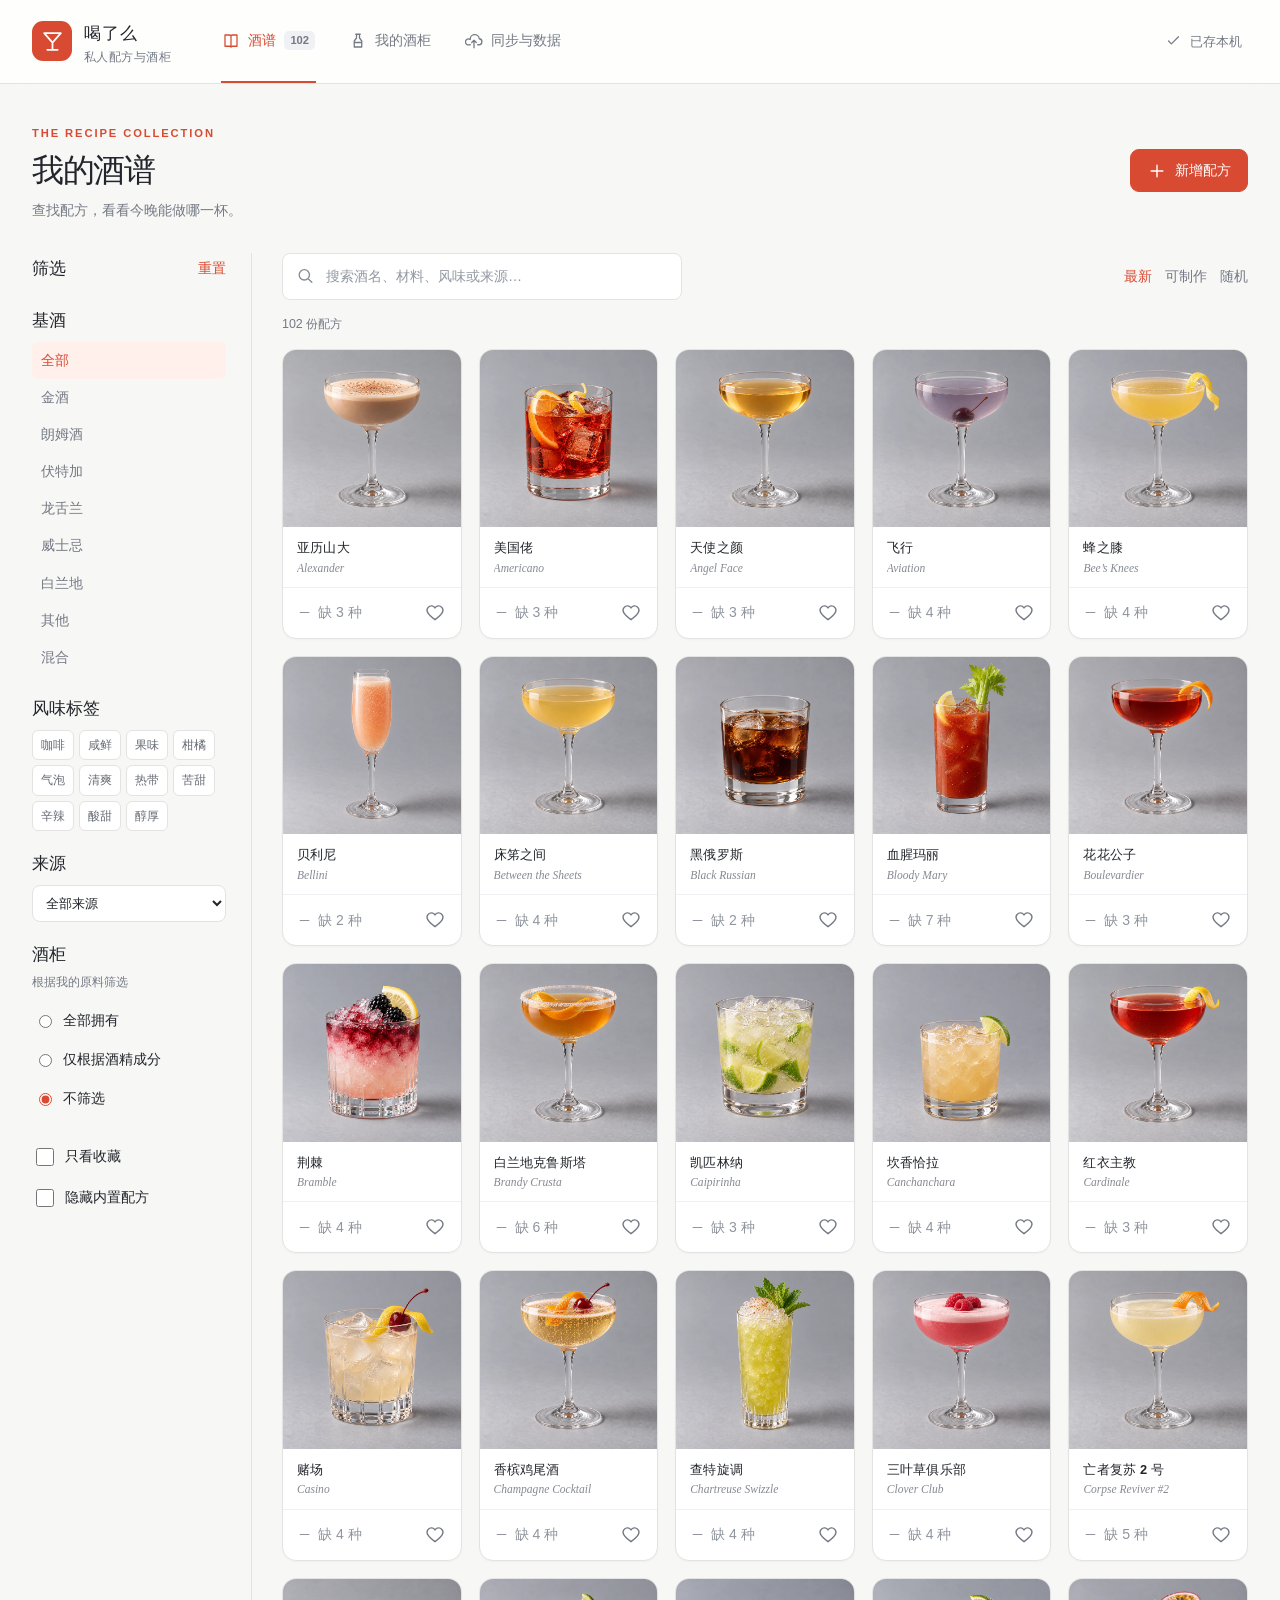
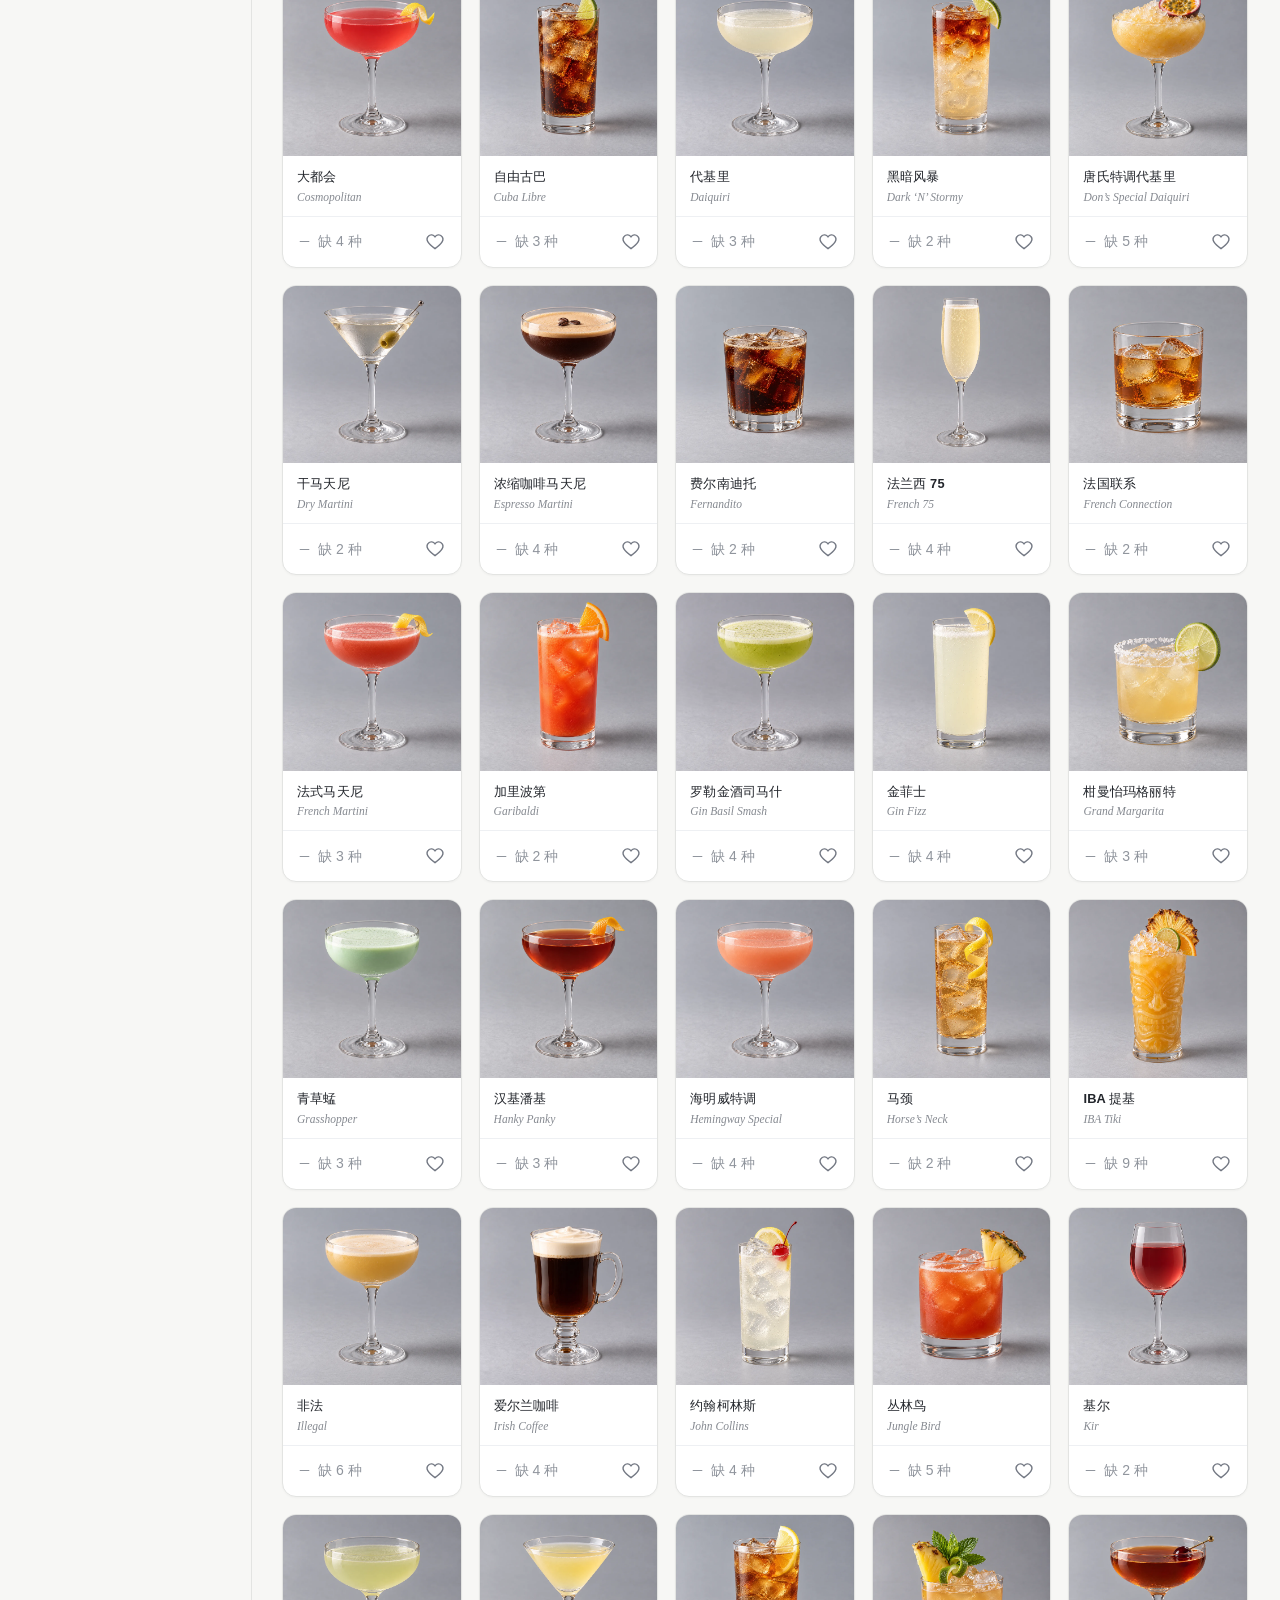
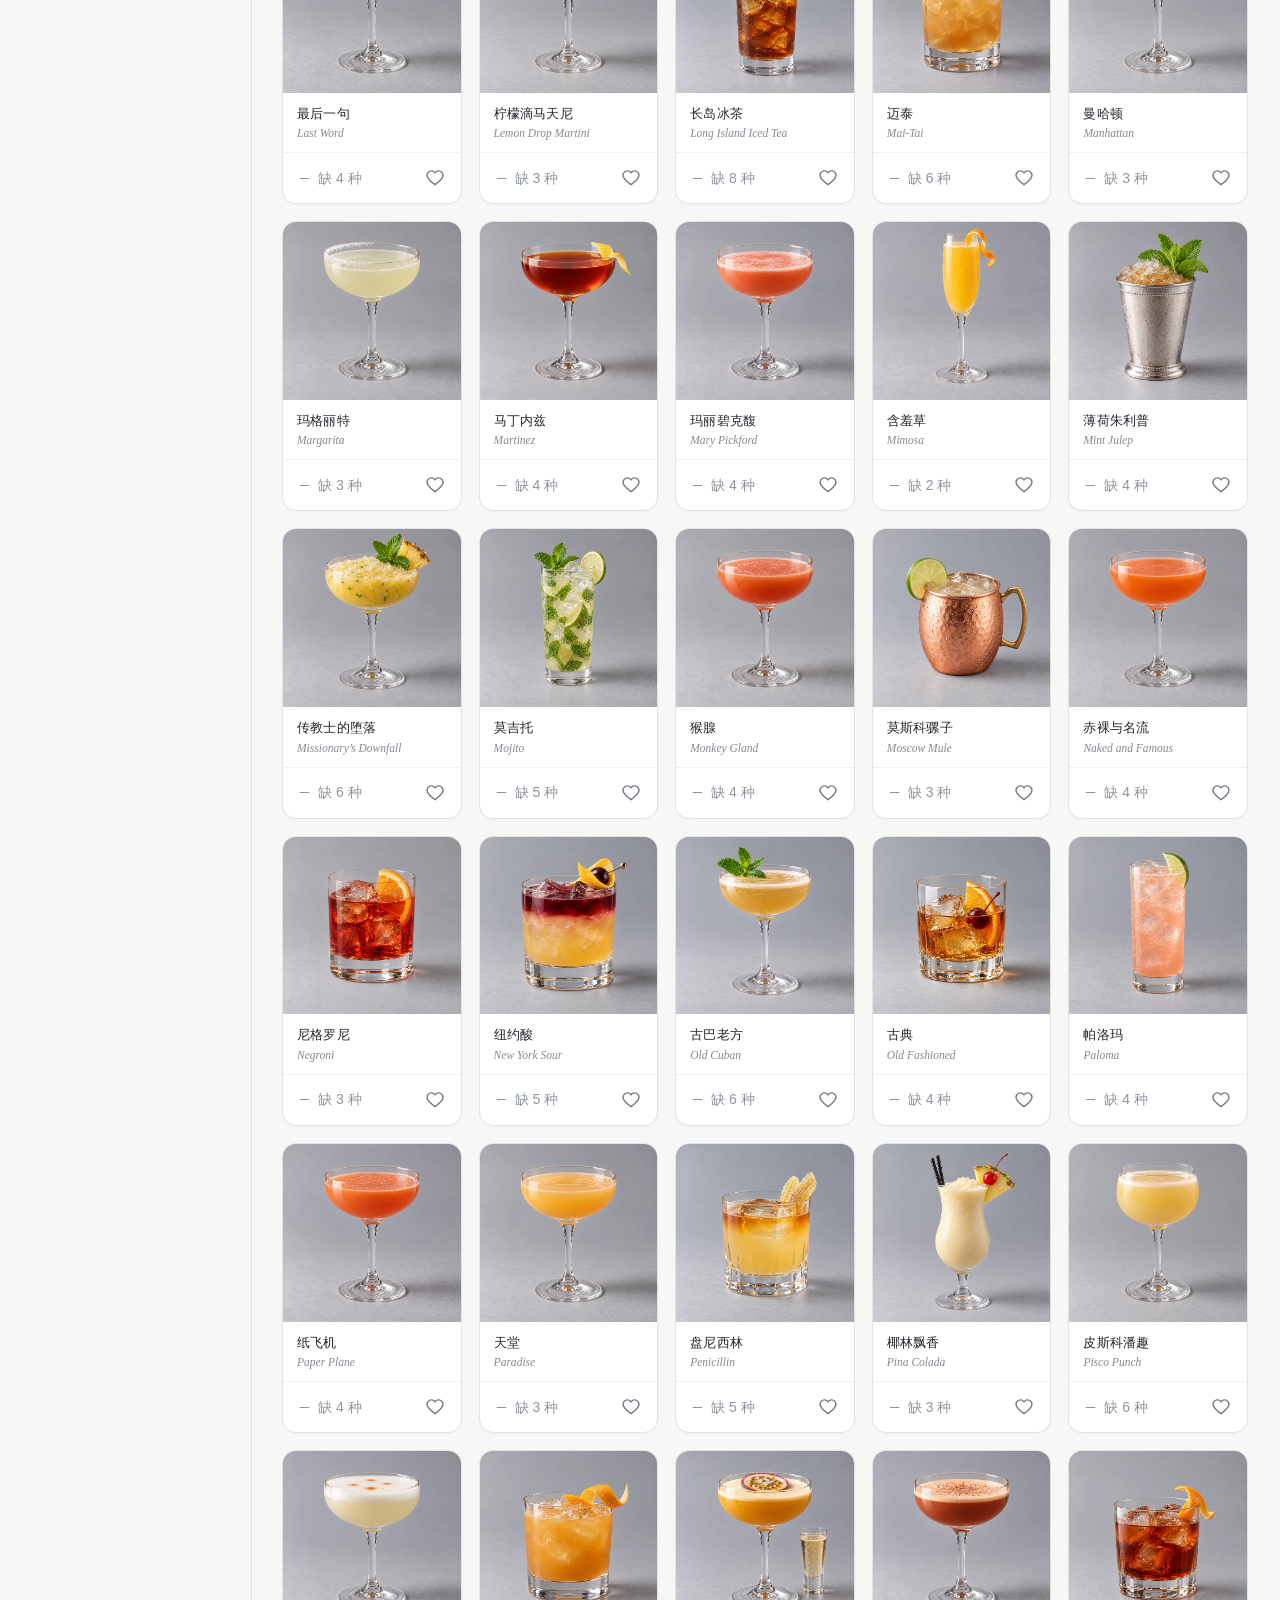
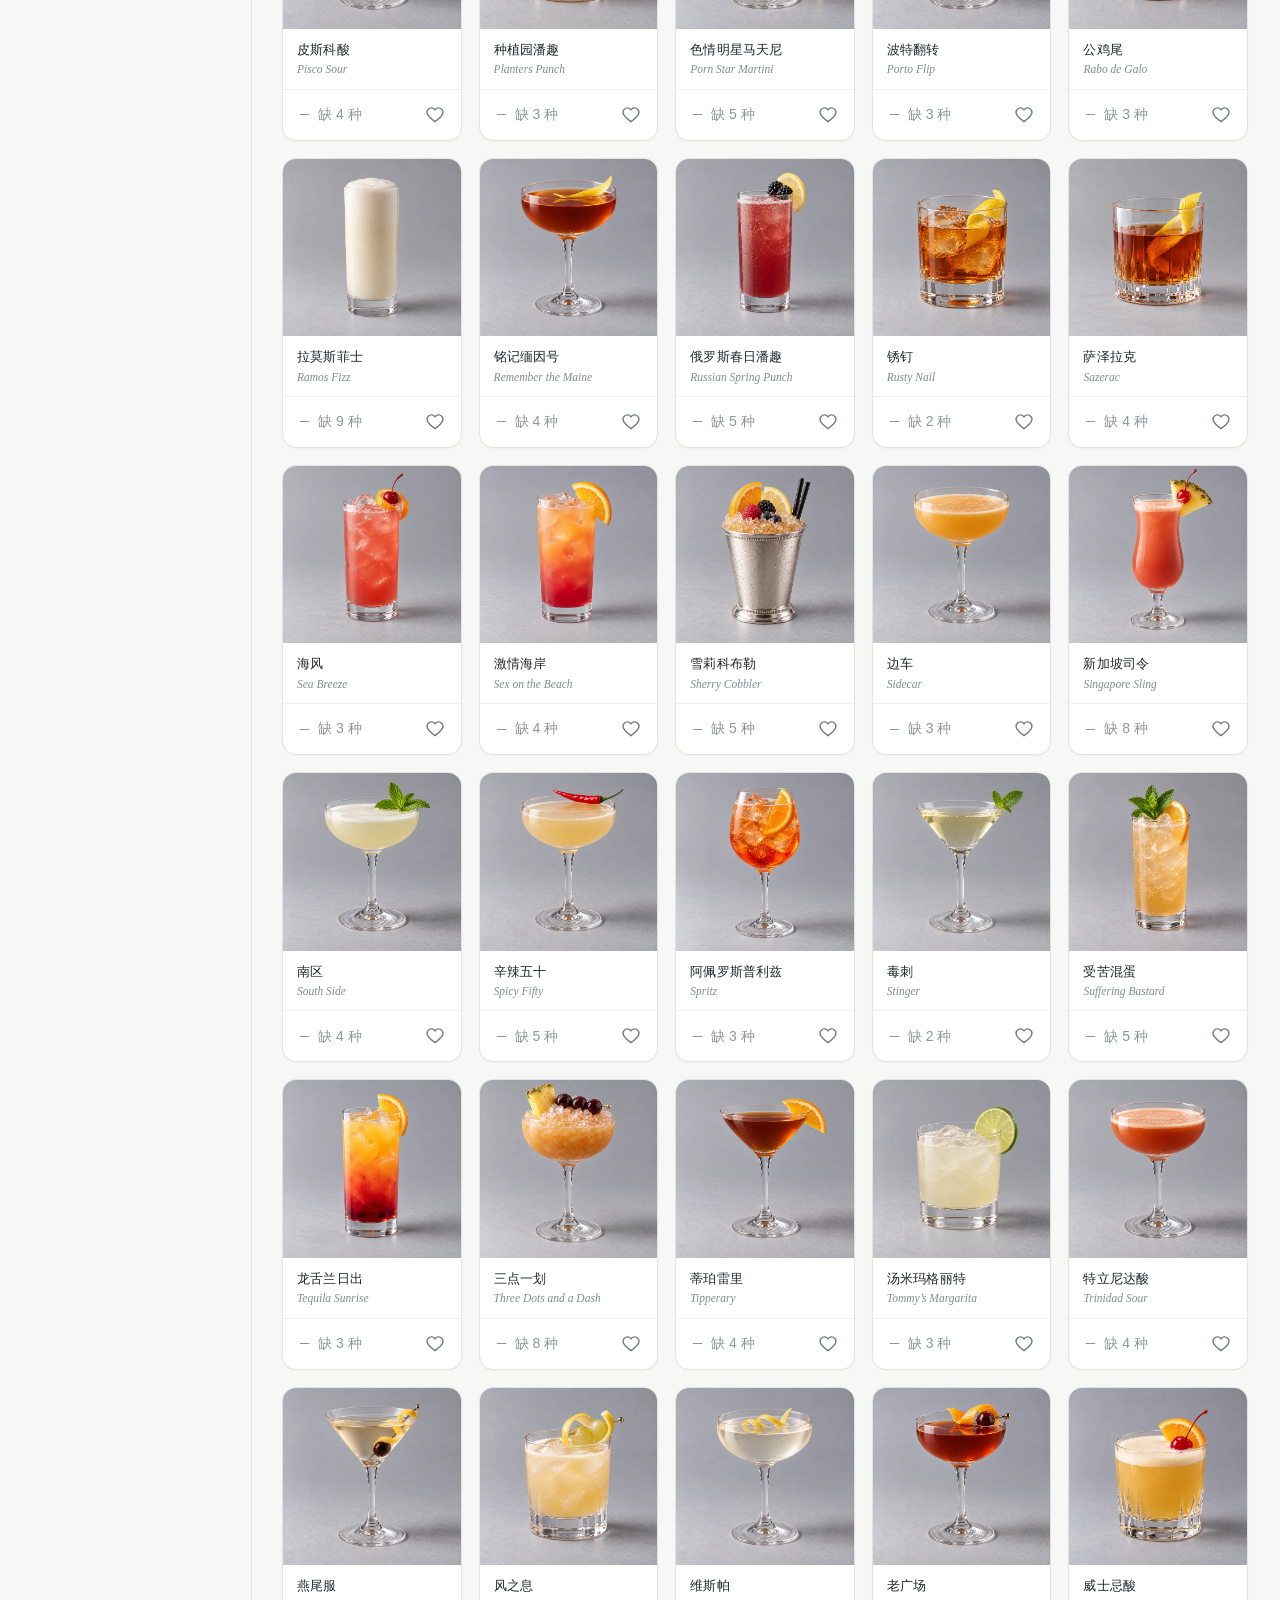
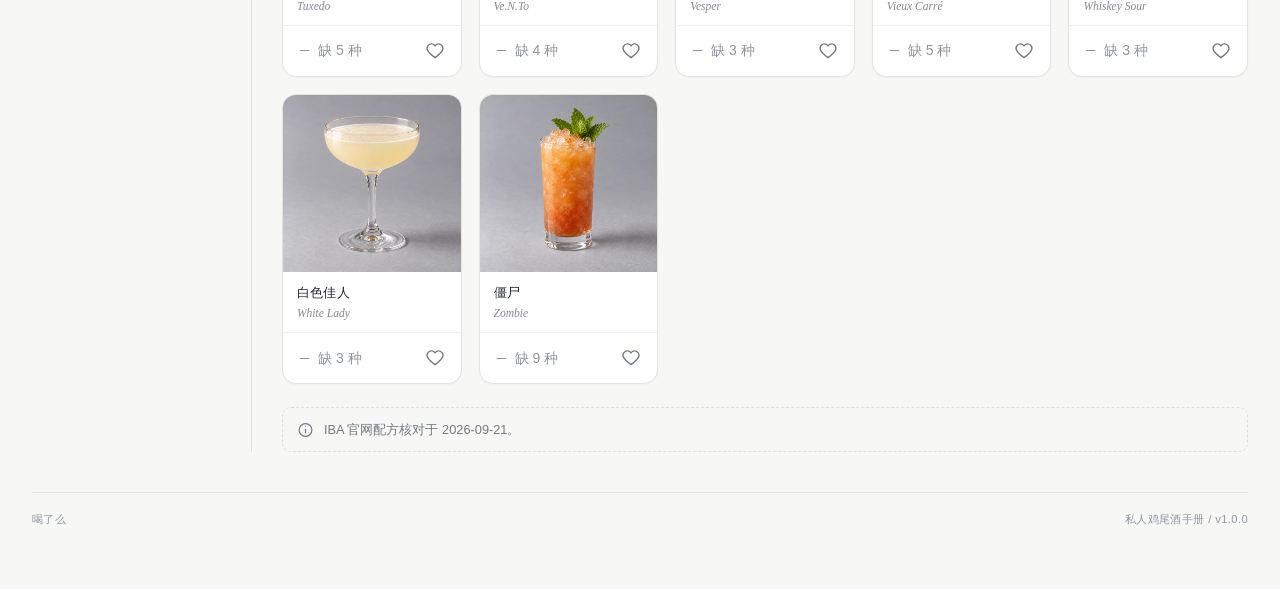
==== commit 0ec53b18: "发布喝了么 1.0" ====
--- a/index.html
+++ b/index.html
@@ -2,15 +2,16 @@
 <html lang="zh-CN">
 <head>
   <meta charset="UTF-8"><meta name="viewport" content="width=device-width, initial-scale=1, viewport-fit=cover">
-  <meta name="theme-color" content="#e5482d"><meta name="description" content="喝了么：一个贼牛逼的鸡尾酒记录工具。">
+  <meta name="theme-color" content="#d94a32"><meta name="description" content="喝了么：简洁好用的私人鸡尾酒配方与酒柜。">
   <meta name="referrer" content="no-referrer">
   <title>喝了么</title>
-  <link rel="icon" type="image/svg+xml" href="data:image/svg+xml,%3Csvg xmlns='http://www.w3.org/2000/svg' viewBox='0 0 48 48'%3E%3Crect width='48' height='48' rx='12' fill='%23e5482d'/%3E%3Cpath d='M12 13h24L24 26zM24 26v10m-8 0h16' fill='none' stroke='white' stroke-width='3' stroke-linejoin='round'/%3E%3C/svg%3E">
+  <link rel="icon" type="image/svg+xml" href="data:image/svg+xml,%3Csvg xmlns='http://www.w3.org/2000/svg' viewBox='0 0 48 48'%3E%3Crect width='48' height='48' rx='12' fill='%23d94a32'/%3E%3Cpath d='M12 13h24L24 26zM24 26v10m-8 0h16' fill='none' stroke='white' stroke-width='3' stroke-linejoin='round'/%3E%3C/svg%3E">
   <link rel="manifest" href="./manifest.webmanifest"><link rel="apple-touch-icon" href="./assets/icon-192.png">
   <link rel="stylesheet" href="./styles.css">
   <script defer src="./core.js"></script><script defer src="./catalog.js"></script><script defer src="./hierarchy.js"></script><script defer src="./materials.js"></script><script defer src="./app.js"></script>
 </head>
 <body>
+  <a class="skip-link" href="#main-content">跳到主要内容</a>
   <div id="app"><div class="boot">正在打开喝了么…</div></div>
   <dialog id="detail-dialog" class="detail-dialog" aria-label="配方详情"></dialog>
   <dialog id="editor-dialog" class="editor-dialog" aria-label="编辑配方"></dialog>
--- a/styles.css
+++ b/styles.css
@@ -1,13 +1,13 @@
 @charset "UTF-8";
-:root{--bg:#f8f9fb;--paper:#fff;--ink:#22252b;--muted:#747984;--line:#e3e6eb;--accent:#e5482d;--accent-light:#fff0eb;--green:#32765e;--green-light:#edf6f0;--radius:14px;--sidebar-width:220px;--page-action-height:43px;font:16px/1.65 -apple-system,BlinkMacSystemFont,"Segoe UI","PingFang SC","Microsoft YaHei",sans-serif;color:var(--ink);background:var(--bg);font-synthesis:none}
-*{box-sizing:border-box}body{margin:0}button,input,select,textarea{font:inherit}button,a,input,select,textarea{-webkit-tap-highlight-color:transparent}button{cursor:pointer;color:inherit}button{border:0;background:none}button:disabled{cursor:wait;opacity:.55}button:focus-visible,a:focus-visible,input:focus-visible,select:focus-visible,textarea:focus-visible{outline:3px solid #ed8b77;outline-offset:3px}a{color:var(--accent);text-underline-offset:4px}input,select,textarea{color:var(--ink);background:#fff;min-width:0;max-width:100%;border:1px solid var(--line);border-radius:8px;padding:11px 13px;outline-offset:2px}textarea{resize:vertical;min-height:100px}input::placeholder,textarea::placeholder{color:#9298a2}input[type=checkbox]{accent-color:var(--accent);width:18px;height:18px;padding:0;flex-shrink:0}input[type=search]::-webkit-search-cancel-button{cursor:pointer}h1,h2,h3,p{margin:0}svg{width:20px;height:20px;flex-shrink:0;vertical-align:middle;stroke:currentColor;fill:none;stroke-width:1.7;stroke-linecap:round;stroke-linejoin:round}small{font-size:.8rem}::selection{background:#ffd8cc}body:has(dialog[open]),body:has(.sync-overlay:not([hidden])){overflow:hidden}
-.topbar{height:84px;background:#fff;border-bottom:1px solid var(--line);display:flex;align-items:center;gap:50px;padding:0 max(32px,calc((100vw - 1440px)/2));position:sticky;top:0;z-index:10}.brand{display:flex;align-items:center;gap:12px;text-align:left;white-space:nowrap;padding:0}.brand-icon{width:40px;height:40px;border-radius:11px;display:grid;place-items:center;background:var(--accent);color:white}.brand-icon svg{width:25px;height:25px}.brand strong{font-size:1.08rem;letter-spacing:.06em}.brand small{display:block;font-size:.75rem;letter-spacing:.04em;color:var(--muted);line-height:1.2;margin-top:3px}.nav{align-self:stretch;display:flex;gap:32px}.nav button{border-bottom:2px solid transparent;color:var(--muted);padding:0 1px;font-size:.92rem;display:flex;gap:8px;align-items:center}.nav button.active{color:var(--accent);border-color:var(--accent);font-weight:600}.nav svg{width:18px}.nav-count{font-size:.7rem;background:#f0f1f4;border-radius:5px;padding:0 6px;color:var(--muted)}.top-status{margin-left:auto;color:var(--muted);font-size:.8rem;display:flex;align-items:center;gap:8px;white-space:nowrap}.top-status svg{width:17px}.avatar{width:34px;height:34px;display:grid;place-items:center;background:#f1f2f5;border-radius:50%;font-size:.8rem;font-weight:600;margin-left:10px}
+:root{--bg:#f7f7f5;--paper:#fff;--ink:#22252b;--muted:#747984;--line:#e3e4e2;--card-hover-border:#c9cdd4;--accent:#d94a32;--accent-light:#fff0eb;--green:#32765e;--green-light:#edf6f0;--one:#ac6a31;--one-light:#fbf3eb;--radius:14px;--sidebar-width:220px;--page-action-height:43px;font:16px/1.65 -apple-system,BlinkMacSystemFont,"Segoe UI","PingFang SC","Microsoft YaHei",sans-serif;color:var(--ink);background:var(--bg);font-synthesis:none}
+*{box-sizing:border-box}html{scroll-behavior:smooth}body{margin:0}button,input,select,textarea{font:inherit}button,a,input,select,textarea{-webkit-tap-highlight-color:transparent}button{cursor:pointer;color:inherit}button{border:0;background:none}button:disabled{cursor:wait;opacity:.55}button:focus-visible,a:focus-visible,input:focus-visible,select:focus-visible,textarea:focus-visible{outline:3px solid #ed8b77;outline-offset:3px}a{color:var(--accent);text-underline-offset:4px}input,select,textarea{color:var(--ink);background:#fff;min-width:0;max-width:100%;border:1px solid var(--line);border-radius:8px;padding:11px 13px;outline-offset:2px}textarea{resize:vertical;min-height:100px}input::placeholder,textarea::placeholder{color:#9298a2}input[type=checkbox]{accent-color:var(--accent);width:18px;height:18px;padding:0;flex-shrink:0}input[type=search]::-webkit-search-cancel-button{cursor:pointer}h1,h2,h3,p{margin:0}svg{width:20px;height:20px;flex-shrink:0;vertical-align:middle;stroke:currentColor;fill:none;stroke-width:1.7;stroke-linecap:round;stroke-linejoin:round}small{font-size:.8rem}::selection{background:#ffd8cc}body:has(dialog[open]),body:has(.sync-overlay:not([hidden])){overflow:hidden}.skip-link{position:fixed;z-index:200;top:12px;left:12px;padding:9px 14px;border-radius:8px;background:var(--ink);color:#fff;text-decoration:none;transform:translateY(-160%)}.skip-link:focus{transform:translateY(0)}
+.topbar{height:84px;background:#fffc;border-bottom:1px solid var(--line);display:flex;align-items:center;gap:50px;padding:0 max(32px,calc((100vw - 1440px)/2));position:sticky;top:0;z-index:10;backdrop-filter:blur(14px)}.brand{display:flex;align-items:center;gap:12px;text-align:left;white-space:nowrap;padding:0}.brand-icon{width:40px;height:40px;border-radius:11px;display:grid;place-items:center;background:var(--accent);color:white}.brand-icon svg{width:25px;height:25px}.brand strong{font-size:1.08rem;letter-spacing:.06em}.brand small{display:block;font-size:.75rem;letter-spacing:.04em;color:var(--muted);line-height:1.2;margin-top:3px}.nav{align-self:stretch;display:flex;gap:32px}.nav button{border-bottom:2px solid transparent;color:var(--muted);padding:0 1px;font-size:.92rem;display:flex;gap:8px;align-items:center}.nav button.active{color:var(--accent);border-color:var(--accent);font-weight:600}.nav svg{width:18px}.nav-count{font-size:.7rem;background:#f0f1f4;border-radius:5px;padding:0 6px;color:var(--muted)}.top-status{margin-left:auto;color:var(--muted);font-size:.8rem;display:flex;align-items:center;gap:8px;white-space:nowrap}.top-status svg{width:17px}.avatar{width:34px;height:34px;display:grid;place-items:center;background:#f1f2f5;border-radius:50%;font-size:.8rem;font-weight:600;margin-left:10px}
 .shell{max-width:1440px;padding:40px 32px 60px;margin:auto}.page-heading{display:flex;align-items:flex-start;justify-content:space-between;gap:20px;margin-bottom:30px}.eyebrow{font-size:.7rem;letter-spacing:.17em;color:var(--accent);font-weight:700;margin-bottom:8px}.page-heading>.btn{height:var(--page-action-height);margin-top:25px}.page-heading h1{font-size:2rem;line-height:1.25;font-weight:650;letter-spacing:-.04em}.page-heading p{color:var(--muted);font-size:.88rem;margin-top:9px}.btn{display:inline-flex;align-items:center;justify-content:center;gap:8px;border:1px solid var(--line);border-radius:9px;min-height:43px;padding:9px 16px;font-size:.88rem;background:#fff;text-decoration:none;white-space:nowrap}.btn:hover{background:#f2f3f5}.btn.primary{background:var(--accent);border-color:var(--accent);color:#fff}.btn.primary:hover{background:#ce3a21}.btn.dark{background:var(--ink);border-color:var(--ink);color:white}.btn.danger{color:#c53129;border-color:#eac7c4}.btn.small{padding:6px 10px;min-height:36px;font-size:.82rem}.icon-button{width:38px;height:38px;display:inline-grid;place-items:center;border-radius:8px;flex-shrink:0;color:var(--muted)}.icon-button:hover{background:#f0f1f4;color:var(--ink)}.icon-button.is-favorite{color:var(--accent)}.icon-button.is-favorite svg{fill:currentColor}.link-button{color:var(--accent);font-size:.85rem;padding:5px 0;display:inline-flex;align-items:center;gap:5px}.muted{color:var(--muted)}.row{display:flex;align-items:center;gap:10px}.spread{justify-content:space-between}.wrap{flex-wrap:wrap}.mono{font-variant-numeric:tabular-nums}.count-label{font-size:.82rem;color:var(--muted)}
 .workspace{display:grid;grid-template-columns:var(--sidebar-width) minmax(0,1fr);gap:30px}.filter-rail{border-right:1px solid var(--line);padding-right:25px}.filter-rail h2{font-size:.85rem;font-weight:650}.filter-head{display:flex;align-items:center;justify-content:space-between;margin-bottom:25px}.filter-block{margin-bottom:26px}.filter-label{font-size:.78rem;color:var(--muted);margin-bottom:12px;display:block}.filter-choice{display:flex;align-items:center;gap:9px;padding:7px 0;font-size:.87rem;cursor:pointer}.filter-choice .num{margin-left:auto;color:#9499a1;font-size:.78rem}.chips{display:flex;gap:7px;flex-wrap:wrap}.chip{display:inline-flex;align-items:center;gap:5px;border:1px solid var(--line);padding:5px 10px;border-radius:6px;font-size:.79rem;background:#fff;color:#666b74}.chip.active{color:var(--accent);border-color:#f4b8a8;background:var(--accent-light)}.filter-rail select{width:100%;font-size:.84rem;padding:9px}.rail-note{padding-top:22px;border-top:1px solid var(--line);font-size:.77rem;color:var(--muted);line-height:1.8}.rail-note svg{color:var(--accent);margin-bottom:8px}.rail-note strong{display:block;font-size:.84rem;color:var(--ink);margin-bottom:5px}
-.recipe-toolbar{display:flex;justify-content:space-between;align-items:center;gap:14px;margin-bottom:22px}.search-field{position:relative;flex:1;max-width:400px}.search-field svg{position:absolute;left:14px;top:13px;color:#858b95;width:19px}.search-field input{width:100%;padding-left:43px;background:#fff;min-height:45px;font-size:.88rem}.sort-select{font-size:.8rem;background:transparent;border:0;padding:10px 0;color:#656b74}.availability{display:flex;align-items:center;gap:5px;flex-wrap:wrap;margin-bottom:23px}.availability button{padding:7px 12px;font-size:.84rem;border-radius:7px;color:#707682}.availability button.active{background:#282b30;color:#fff}.availability button span{margin-left:7px;font-size:.75rem;opacity:.65}.results-count{margin-left:auto;font-size:.78rem;color:var(--muted)}.result-grid{display:grid;grid-template-columns:repeat(3,minmax(0,1fr));gap:17px}.recipe-card{border:1px solid var(--line);border-radius:var(--radius);background:var(--paper);overflow:hidden;display:flex;flex-direction:column;position:relative;transition:transform .16s,border-color .16s,box-shadow .16s}.recipe-card:hover{border-color:#c9cdd4;box-shadow:0 6px 22px #22252b07;transform:translateY(-2px)}.card-main{padding:22px 20px 15px;display:block;flex:1;text-align:left;width:100%;min-height:205px}.card-no{font-size:.7rem;letter-spacing:.13em;color:#9298a2;display:flex;align-items:center;gap:7px;margin-bottom:30px}.base-dot{width:6px;height:6px;border-radius:50%;background:var(--accent)}.recipe-card h3{font-size:1.1rem;font-weight:600;letter-spacing:.015em;margin-bottom:2px}.recipe-en{font-family:Georgia,"Times New Roman",serif;font-size:1.35rem;line-height:1.25;color:#858990;margin-bottom:17px;font-style:italic}.card-ingredients{font-size:.8rem;color:#7c828c;white-space:nowrap;overflow:hidden;text-overflow:ellipsis;max-width:100%}.card-tags{display:flex;gap:6px;flex-wrap:wrap;margin-top:13px}.tag{font-size:.75rem;border-radius:4px;background:#f2f3f5;color:#717680;padding:2px 7px}.card-bottom{border-top:1px solid #eef0f3;display:flex;align-items:center;justify-content:space-between;padding:8px 11px 8px 20px;gap:5px}.match-label{font-size:.76rem;color:#90959d;display:flex;align-items:center;gap:6px}.match-label svg{width:15px;height:15px}.match-label.ready{color:var(--green)}.match-label.one{color:#ac6a31}.card-photo{position:absolute;top:0;right:0;width:42%;height:100%;object-fit:cover;object-position:52% 45%;z-index:0;opacity:.97}.recipe-card.featured{grid-column:span 2;min-height:280px}.featured .card-main,.featured .card-bottom{position:relative;z-index:1;width:58%}.featured .card-main{padding:25px;min-height:225px}.featured .card-bottom{padding-left:25px;border-top:0}.featured .card-no{margin-bottom:20px}.featured h3{font-size:1.5rem}.featured .recipe-en{font-size:2.2rem;color:var(--accent);margin-top:3px}.featured .card-ingredients{max-width:90%}.sample-banner{display:flex;align-items:center;gap:10px;border:1px dashed #dcdfe5;border-radius:9px;padding:11px 14px;margin-top:23px;color:var(--muted);font-size:.8rem}.sample-banner svg{width:17px}.empty{grid-column:1/-1;text-align:center;padding:68px 20px;border:1px dashed var(--line);border-radius:14px;background:#ffffff88}.empty svg{width:36px;height:36px;color:#a6acb7;margin-bottom:17px}.empty h3{font-size:1.1rem;margin-bottom:7px}.empty p{font-size:.88rem;color:var(--muted);margin-bottom:20px}.mobile-filter-toggle{display:none}.footer{border-top:1px solid var(--line);margin-top:40px;padding-top:17px;display:flex;justify-content:space-between;color:#9298a2;font-size:.7rem;letter-spacing:.035em}
+.recipe-toolbar{display:flex;justify-content:space-between;align-items:center;gap:14px;margin-bottom:22px}.search-field{position:relative;flex:1;max-width:400px}.search-field svg{position:absolute;left:14px;top:13px;color:#858b95;width:19px}.search-field input{width:100%;padding-left:43px;background:#fff;min-height:45px;font-size:.88rem}.sort-select{font-size:.8rem;background:transparent;border:0;padding:10px 0;color:#656b74}.availability{display:flex;align-items:center;gap:5px;flex-wrap:wrap;margin-bottom:23px}.availability button{padding:7px 12px;font-size:.84rem;border-radius:7px;color:#707682}.availability button.active{background:#282b30;color:#fff}.availability button span{margin-left:7px;font-size:.75rem;opacity:.65}.results-count{margin-left:auto;font-size:.78rem;color:var(--muted)}.result-grid{display:grid;grid-template-columns:repeat(3,minmax(0,1fr));gap:17px}.recipe-card{border:1px solid var(--line);border-radius:var(--radius);background:var(--paper);overflow:hidden;display:flex;flex-direction:column;position:relative;transition:transform .16s,border-color .16s,box-shadow .16s}.recipe-card:hover{border-color:var(--card-hover-border);box-shadow:0 6px 22px #22252b07;transform:translateY(-2px)}.card-main{padding:22px 20px 15px;display:block;flex:1;text-align:left;width:100%;min-height:205px}.card-no{font-size:.7rem;letter-spacing:.13em;color:#9298a2;display:flex;align-items:center;gap:7px;margin-bottom:30px}.base-dot{width:6px;height:6px;border-radius:50%;background:var(--accent)}.recipe-card h3{font-size:1.1rem;font-weight:600;letter-spacing:.015em;margin-bottom:2px}.recipe-en{font-family:Georgia,"Times New Roman",serif;font-size:1.35rem;line-height:1.25;color:#858990;margin-bottom:17px;font-style:italic}.card-ingredients{font-size:.8rem;color:#7c828c;white-space:nowrap;overflow:hidden;text-overflow:ellipsis;max-width:100%}.card-tags{display:flex;gap:6px;flex-wrap:wrap;margin-top:13px}.tag{font-size:.75rem;border-radius:4px;background:#f2f3f5;color:#717680;padding:2px 7px}.card-bottom{border-top:1px solid #eef0f3;display:flex;align-items:center;justify-content:space-between;padding:8px 11px 8px 20px;gap:5px}.card-bottom:has(.match-label.ready){background:var(--green-light)}.card-bottom:has(.match-label.one){background:var(--one-light)}.match-label{font-size:.76rem;color:#90959d;display:flex;align-items:center;gap:6px}.match-label svg{width:15px;height:15px}.match-label.ready{color:var(--green)}.match-label.one{color:var(--one)}.card-photo{position:absolute;top:0;right:0;width:42%;height:100%;object-fit:cover;object-position:52% 45%;z-index:0;opacity:.97}.recipe-card.featured{grid-column:span 2;min-height:280px}.featured .card-main,.featured .card-bottom{position:relative;z-index:1;width:58%}.featured .card-main{padding:25px;min-height:225px}.featured .card-bottom{padding-left:25px;border-top:0}.featured .card-no{margin-bottom:20px}.featured h3{font-size:1.5rem}.featured .recipe-en{font-size:2.2rem;color:var(--accent);margin-top:3px}.featured .card-ingredients{max-width:90%}.sample-banner{display:flex;align-items:center;gap:10px;border:1px dashed #dcdfe5;border-radius:9px;padding:11px 14px;margin-top:23px;color:var(--muted);font-size:.8rem}.sample-banner svg{width:17px}.empty{grid-column:1/-1;text-align:center;padding:68px 20px;border:1px dashed var(--line);border-radius:14px;background:#ffffff88}.empty svg{width:36px;height:36px;color:#a6acb7;margin-bottom:17px}.empty h3{font-size:1.1rem;margin-bottom:7px}.empty p{font-size:.88rem;color:var(--muted);margin-bottom:20px}.mobile-filter-toggle{display:none}.footer{border-top:1px solid var(--line);margin-top:40px;padding-top:17px;display:flex;justify-content:space-between;color:#9298a2;font-size:.7rem;letter-spacing:.035em}
 .pantry-layout{display:grid;grid-template-columns:minmax(0,1fr) 320px;gap:28px}.pantry-toolbar{display:flex;align-items:center;justify-content:space-between;gap:15px;margin-bottom:22px}.pantry-group{margin-bottom:25px}.section-heading{font-size:.87rem;margin:0 0 11px;display:flex;align-items:center;gap:10px}.section-heading span{font-size:.75rem;color:var(--muted);font-weight:400}.pantry-grid{display:grid;grid-template-columns:repeat(3,minmax(0,1fr));gap:10px}.ingredient-tile{cursor:pointer;background:white;border:1px solid var(--line);padding:16px 13px;border-radius:10px;display:flex;align-items:center;gap:11px;min-height:75px}.ingredient-tile.checked{border-color:#f0b5a8;background:#fff5f1}.ingredient-tile strong{display:block;font-size:.87rem;font-weight:500}.ingredient-tile small{color:var(--muted);font-size:.7rem;display:block;overflow-wrap:anywhere}.pantry-summary{background:#fff;border:1px solid var(--line);border-radius:14px;padding:25px;align-self:start;position:sticky;top:111px}.pantry-summary .big{font-size:3.3rem;line-height:1;letter-spacing:-.06em;font-weight:600;margin:20px 0 10px}.pantry-summary .big span{font-size:.9rem;font-weight:400;color:var(--muted);letter-spacing:0;margin-left:10px}.summary-line{font-size:.82rem;color:var(--muted);margin-bottom:20px}.summary-list{border-top:1px solid var(--line);padding-top:14px;margin-top:23px}.summary-item{width:100%;text-align:left;padding:12px 0;display:flex;align-items:center;gap:10px;border-bottom:1px solid #f0f1f4}.summary-item strong{font-size:.9rem;font-weight:500;display:block}.summary-item small{font-size:.75rem;color:var(--muted);display:block}.summary-item svg{margin-left:auto;width:16px;color:var(--muted)}.add-ingredient{display:flex;gap:10px;flex-wrap:wrap;border-top:1px solid var(--line);padding-top:20px}.add-ingredient input{flex:1;min-width:140px}.hint{font-size:.8rem;color:var(--muted);line-height:1.75}.notice{padding:13px 16px;border:1px solid #f1ccbd;border-radius:9px;background:#fff4eb;color:#925d31;font-size:.83rem;margin-bottom:22px}
 .settings-layout{display:grid;grid-template-columns:minmax(0,1.5fr) minmax(260px,1fr);gap:25px;max-width:1050px}.panel{background:white;border:1px solid var(--line);border-radius:14px;padding:27px;margin-bottom:22px}.panel h2{font-size:1rem;margin-bottom:6px}.panel-intro{color:var(--muted);font-size:.83rem;margin-bottom:25px}.field{display:flex;flex-direction:column;gap:7px;margin-bottom:17px;font-size:.84rem}.field input,.field select,.field textarea{width:100%;font-size:.92rem}.field-row{display:grid;grid-template-columns:1fr 1fr;gap:16px}.sync-badge{font-size:.75rem;background:#f1f2f5;color:var(--muted);padding:3px 9px;border-radius:6px}.status-box{background:#f6f7f9;border-radius:8px;padding:13px;margin:15px 0;font-size:.82rem;overflow-wrap:anywhere}.check-line{display:flex;gap:9px;align-items:flex-start;font-size:.83rem;margin-bottom:14px;cursor:pointer}.check-line input{margin-top:4px}.switch-line{display:flex;align-items:center;justify-content:space-between;gap:20px;padding:14px 0;margin-bottom:4px;border-top:1px solid var(--line);cursor:pointer}.switch-line>span:first-child{display:flex;flex-direction:column}.switch-line strong{font-size:.88rem;font-weight:600}.switch-line .hint{margin-top:2px}.switch{position:relative;flex:0 0 46px;width:46px;height:26px}.switch input{position:absolute;opacity:0;width:100%;height:100%;margin:0;z-index:1;cursor:pointer}.switch>span{display:block;width:46px;height:26px;border-radius:999px;background:#c9cdd4;transition:.18s}.switch>span:after{content:"";position:absolute;left:3px;top:50%;width:20px;height:20px;border-radius:50%;background:#fff;box-shadow:0 1px 4px #2224;transform:translateY(-50%);transition:.18s}.switch input:checked+span{background:var(--accent)}.switch input:checked+span:after{transform:translate(20px,-50%)}.switch input:focus-visible+span{outline:3px solid #ed8b77;outline-offset:3px}.backup-row{padding:17px 0;border-bottom:1px solid var(--line);display:flex;align-items:center;justify-content:space-between;gap:15px}.backup-row:last-child{border:0;padding-bottom:0}.backup-row strong{font-size:.85rem;font-weight:500}.backup-row p{font-size:.76rem;color:var(--muted);margin-top:4px}.steps-list{padding-left:19px;color:#6b7079;font-size:.84rem;line-height:1.9}.steps-list li{padding-left:5px;margin-bottom:10px}.danger-zone{font-size:.82rem;color:var(--muted)}.connection-summary{display:flex;align-items:center;gap:16px;padding:18px 0 4px}.connection-icon{width:46px;height:46px;display:grid;place-items:center;flex:0 0 46px;border-radius:12px;background:var(--accent-light);color:var(--accent)}.connection-summary>div{min-width:0;flex:1}.connection-summary strong,.connection-summary>div>span{display:block;overflow-wrap:anywhere}.connection-summary>div>span{font-size:.79rem;color:var(--muted);margin-top:2px}.connection-actions{margin-top:20px}.sync-dialog{width:680px}.sync-dialog .editor-body{padding-bottom:12px}.sync-dialog .status-box{margin-top:0}
-dialog{border:1px solid var(--line);border-radius:18px;padding:0;color:var(--ink);background:#fff;max-height:90dvh;box-shadow:0 24px 90px #1418242b}dialog::backdrop{background:#1f242768;backdrop-filter:blur(4px)}.dialog-top{display:flex;justify-content:space-between;align-items:center;padding:20px 24px;border-bottom:1px solid var(--line);position:sticky;top:0;background:#fff;z-index:2}.dialog-top span{font-size:1.2rem;font-weight:650;color:var(--ink)}.detail-dialog{width:850px;max-width:calc(100% - 32px)}.detail-body{padding:30px}.detail-hero{display:flex;gap:30px;align-items:center;margin-bottom:27px}.detail-hero>div{flex:1}.detail-hero img{width:165px;height:180px;object-fit:cover;border-radius:9px}.detail-hero h2{font-size:1.9rem;line-height:1.3}.detail-hero .recipe-en{font-size:2rem;margin:7px 0 18px}.detail-meta{display:flex;gap:10px;flex-wrap:wrap;color:var(--muted);font-size:.8rem}.detail-columns{display:grid;grid-template-columns:1fr 1.1fr;gap:35px}.detail-columns h3{font-size:.94rem;margin-bottom:15px}.ingredient-row{display:flex;gap:9px;align-items:center;padding:11px 0;border-bottom:1px solid #edf0f4;font-size:.85rem}.ingredient-row .amount{margin-left:auto;font-variant-numeric:tabular-nums;white-space:nowrap}.ingredient-row svg{width:16px;height:16px;color:#acb1ba}.ingredient-row.have svg{color:var(--green)}.ingredient-row small{color:var(--muted);font-size:.7rem}.method-steps{list-style:none;padding:0;margin:0;counter-reset:steps}.method-steps li{display:flex;gap:13px;font-size:.9rem;margin-bottom:18px;line-height:1.8}.method-steps li:before{counter-increment:steps;content:counter(steps,decimal-leading-zero);color:var(--accent);font-size:.75rem;margin-top:3px;flex-shrink:0}.notes-box{margin-top:27px;background:#f7f8fa;padding:17px 20px;border-radius:10px}.notes-box h3{font-size:.85rem;margin-bottom:6px}.notes-box p{font-size:.85rem;color:#727883;white-space:pre-wrap}.source-line{font-size:.75rem;color:var(--muted);margin-top:20px;overflow-wrap:anywhere}.dialog-actions{padding:17px 24px;border-top:1px solid var(--line);display:flex;justify-content:flex-end;gap:10px;background:#fff;position:sticky;bottom:0}.dialog-actions .left{margin-right:auto}.editor-dialog{width:750px;max-width:calc(100% - 24px)}.editor-body{padding:25px}.editor-body h3{font-size:.9rem;margin:7px 0 12px}.editor-body .field-row{gap:14px}.editor-row{display:grid;grid-template-columns:minmax(100px,1fr) 75px 78px 61px 32px;align-items:center;gap:7px;margin-bottom:9px}.editor-row input,.editor-row select{padding:8px;font-size:.84rem;width:100%}.editor-row .optional-check{font-size:.75rem;display:flex;gap:4px;align-items:center;white-space:nowrap}.editor-row input[type=checkbox]{width:15px;height:15px;margin:0}.editor-row-head{font-size:.75rem;color:var(--muted);margin-bottom:7px}.editor-row .icon-button{width:32px;height:35px}.form-error{font-size:.84rem;color:#be3e32;background:#fff0ec;border-radius:7px;padding:10px 13px;margin:12px 0;display:none}.form-error:not(:empty){display:block}.confirm-dialog{width:430px;max-width:calc(100% - 32px);padding:27px}.confirm-dialog h2{font-size:1.1rem;margin-bottom:10px}.confirm-dialog p{font-size:.88rem;color:var(--muted);white-space:pre-line}.confirm-actions{display:flex;justify-content:flex-end;gap:10px;flex-wrap:wrap;margin-top:25px}.sync-overlay{position:fixed;inset:0;z-index:90;display:grid;place-items:center;padding:24px;background:#1f24276b;backdrop-filter:blur(4px)}.sync-overlay-card{width:min(320px,100%);display:flex;flex-direction:column;align-items:center;padding:30px 24px;border:1px solid var(--line);border-radius:16px;background:#fff;box-shadow:0 24px 90px #14182438;text-align:center}.sync-overlay-card strong{margin-top:17px;font-size:1.05rem}.sync-overlay-card>#sync-overlay-message{margin-top:5px;color:var(--muted);font-size:.84rem}.sync-indicator{width:42px;height:42px;border-radius:50%;display:grid;place-items:center}.sync-indicator svg{width:25px;height:25px;stroke-width:2.5}.sync-spinner{border:3px solid #f4c5ba;border-top-color:var(--accent);animation:sync-spin .8s linear infinite}.sync-success{color:#fff;background:var(--green);animation:sync-result-pop .42s cubic-bezier(.2,.8,.25,1.25)}.sync-success svg{stroke-dasharray:30;animation:sync-check-draw .55s ease-out both}.sync-error{color:#fff;background:#c9493c;animation:sync-result-pop .42s cubic-bezier(.2,.8,.25,1.25)}.sync-error svg{animation:sync-error-draw .35s ease-out both}.sync-overlay-actions{display:flex;gap:10px;margin-top:22px}.sync-overlay-actions[hidden]{display:none}@keyframes sync-spin{to{transform:rotate(360deg)}}@keyframes sync-result-pop{from{transform:scale(.55);opacity:0}to{transform:scale(1);opacity:1}}@keyframes sync-check-draw{from{stroke-dashoffset:30}to{stroke-dashoffset:0}}@keyframes sync-error-draw{from{transform:scale(.4) rotate(-20deg);opacity:0}to{transform:scale(1);opacity:1}}#toast{position:fixed;bottom:30px;left:50%;transform:translate(-50%,20px);max-width:calc(100% - 32px);padding:12px 20px;border-radius:10px;background:#292d33;color:white;font-size:.87rem;box-shadow:0 5px 30px #2223;opacity:0;transition:.2s;pointer-events:none;z-index:100;white-space:normal}#toast.show{opacity:1;transform:translate(-50%,0)}.boot{padding:80px;text-align:center;color:var(--muted)}.sr-only{position:absolute;width:1px;height:1px;padding:0;overflow:hidden;clip:rect(0,0,0,0);white-space:nowrap;border:0}
+dialog{border:1px solid var(--line);border-radius:18px;padding:0;color:var(--ink);background:#fff;max-height:90dvh;box-shadow:0 24px 90px #1418242b}dialog::backdrop{background:#1f242768;backdrop-filter:blur(4px)}.dialog-top{display:flex;justify-content:space-between;align-items:center;padding:20px 24px;border-bottom:1px solid var(--line);position:sticky;top:0;background:#fff;z-index:2}.dialog-top span{font-size:1.2rem;font-weight:650;color:var(--ink)}.detail-dialog{width:850px;max-width:calc(100% - 32px)}.detail-body{padding:30px}.detail-hero{display:flex;gap:30px;align-items:flex-start;margin-bottom:27px}.detail-hero>div{flex:1}.detail-hero img{width:165px;height:180px;object-fit:cover;border-radius:9px}.detail-hero h2{font-size:1.9rem;line-height:1.3}.detail-facts{display:flex;flex-direction:column;align-items:flex-start;gap:7px;margin:0 0 17px;font-size:.85rem;color:var(--muted)}.fact-row{display:grid;grid-template-columns:4.5em .8em minmax(0,1fr);align-items:center}.fact-label{color:var(--ink)}.fact-dot{color:var(--accent);font-weight:700;text-align:center}.detail-hero .recipe-en{font-size:2rem;margin:7px 0 18px}.detail-meta{display:flex;gap:10px;flex-wrap:wrap;color:var(--muted);font-size:.8rem}.detail-columns{display:grid;grid-template-columns:1fr 1.1fr;gap:35px}.detail-columns h3{font-size:.94rem;margin-bottom:15px}.ingredient-row{display:grid;grid-template-columns:16px minmax(0,1fr) auto;column-gap:9px;align-items:center;padding:11px 0;border-bottom:1px solid #edf0f4;font-size:.85rem}.ingredient-row .amount{font-variant-numeric:tabular-nums;white-space:nowrap}.ingredient-row svg{width:16px;height:16px;color:#acb1ba}.ingredient-row.have svg{color:var(--green)}.ingredient-row .ingredient-name{min-width:0;color:#acb1ba}.ingredient-row.have .ingredient-name{color:var(--green)}.ingredient-row small{color:var(--muted);font-size:.7rem}.method-steps{list-style:none;padding:0;margin:0;counter-reset:steps}.method-steps li{display:flex;gap:13px;font-size:.9rem;margin-bottom:18px;line-height:1.8}.method-steps li:before{counter-increment:steps;content:counter(steps,decimal-leading-zero);color:var(--accent);font-size:.75rem;margin-top:3px;flex-shrink:0}.notes-box{margin-top:27px;background:#f7f8fa;padding:17px 20px;border-radius:10px}.notes-box h3{font-size:.85rem;margin-bottom:6px}.notes-box p{font-size:.85rem;color:#727883;white-space:pre-wrap}.source-line{font-size:.75rem;color:var(--muted);margin-top:20px;overflow-wrap:anywhere}.dialog-actions{padding:17px 24px;border-top:1px solid var(--line);display:flex;justify-content:flex-end;gap:10px;background:#fff;position:sticky;bottom:0}.dialog-actions .left{margin-right:auto}.detail-readonly-note{align-self:center;margin-right:8px;line-height:1.4}.editor-dialog{width:750px;max-width:calc(100% - 24px)}.editor-body{padding:25px}.editor-body h3{font-size:.9rem;margin:7px 0 12px}.editor-body .field-row{gap:14px}.editor-row{display:grid;grid-template-columns:minmax(100px,1fr) 75px 78px 61px 32px;align-items:center;gap:7px;margin-bottom:9px}.editor-row input,.editor-row select{padding:8px;font-size:.84rem;width:100%}.editor-row .optional-check{font-size:.75rem;display:flex;gap:4px;align-items:center;white-space:nowrap}.editor-row input[type=checkbox]{width:15px;height:15px;margin:0}.editor-row-head{font-size:.75rem;color:var(--muted);margin-bottom:7px}.editor-row .icon-button{width:32px;height:35px}.form-error{font-size:.84rem;color:#be3e32;background:#fff0ec;border-radius:7px;padding:10px 13px;margin:12px 0;display:none}.form-error:not(:empty){display:block}.confirm-dialog{width:430px;max-width:calc(100% - 32px);padding:27px}.confirm-dialog h2{font-size:1.1rem;margin-bottom:10px}.confirm-dialog p{font-size:.88rem;color:var(--muted);white-space:pre-line}.confirm-actions{display:flex;justify-content:flex-end;gap:10px;flex-wrap:wrap;margin-top:25px}.sync-overlay{position:fixed;inset:0;z-index:90;display:grid;place-items:center;padding:24px;background:#1f24276b;backdrop-filter:blur(4px)}.sync-overlay-card{width:min(320px,100%);display:flex;flex-direction:column;align-items:center;padding:30px 24px;border:1px solid var(--line);border-radius:16px;background:#fff;box-shadow:0 24px 90px #14182438;text-align:center}.sync-overlay-card strong{margin-top:17px;font-size:1.05rem}.sync-overlay-card>#sync-overlay-message{margin-top:5px;color:var(--muted);font-size:.84rem}.sync-indicator{width:42px;height:42px;border-radius:50%;display:grid;place-items:center}.sync-indicator svg{width:25px;height:25px;stroke-width:2.5}.sync-spinner{border:3px solid #f4c5ba;border-top-color:var(--accent);animation:sync-spin .8s linear infinite}.sync-success{color:#fff;background:var(--green);animation:sync-result-pop .42s cubic-bezier(.2,.8,.25,1.25)}.sync-success svg{stroke-dasharray:30;animation:sync-check-draw .55s ease-out both}.sync-error{color:#fff;background:#c9493c;animation:sync-result-pop .42s cubic-bezier(.2,.8,.25,1.25)}.sync-error svg{animation:sync-error-draw .35s ease-out both}.sync-overlay-actions{display:flex;gap:10px;margin-top:22px}.sync-overlay-actions[hidden]{display:none}@keyframes sync-spin{to{transform:rotate(360deg)}}@keyframes sync-result-pop{from{transform:scale(.55);opacity:0}to{transform:scale(1);opacity:1}}@keyframes sync-check-draw{from{stroke-dashoffset:30}to{stroke-dashoffset:0}}@keyframes sync-error-draw{from{transform:scale(.4) rotate(-20deg);opacity:0}to{transform:scale(1);opacity:1}}#toast{position:fixed;bottom:30px;left:50%;transform:translate(-50%,20px);max-width:calc(100% - 32px);padding:12px 20px;border-radius:10px;background:#292d33;color:white;font-size:.87rem;box-shadow:0 5px 30px #2223;opacity:0;transition:.2s;pointer-events:none;z-index:100;white-space:normal}#toast.show{opacity:1;transform:translate(-50%,0)}.boot{padding:80px;text-align:center;color:var(--muted)}.sr-only{position:absolute;width:1px;height:1px;padding:0;overflow:hidden;clip:rect(0,0,0,0);white-space:nowrap;border:0}
 @media(min-width:1500px){.shell{padding-top:46px}.result-grid{gap:20px}.card-main{padding:25px}.card-no{margin-bottom:35px}}
 @media(max-width:1150px){.topbar{gap:30px;padding:0 25px}.nav{gap:22px}.shell{padding:30px 25px}.workspace{grid-template-columns:var(--sidebar-width) minmax(0,1fr);gap:22px}.filter-rail{padding-right:18px}.result-grid{grid-template-columns:repeat(2,minmax(0,1fr))}.recipe-card.featured{grid-column:span 2}.pantry-layout{grid-template-columns:minmax(0,1fr) 260px;gap:20px}.pantry-grid{grid-template-columns:repeat(2,minmax(0,1fr))}.top-status .status-text{display:none}.settings-layout{grid-template-columns:1.4fr 1fr}}
 @media(max-width:760px){.topbar{height:70px;padding:0 18px;gap:15px}.brand-icon{width:35px;height:35px}.brand strong{font-size:1rem}.brand small{font-size:.75rem}.nav{position:fixed;bottom:0;left:0;right:0;height:68px;height:calc(68px + env(safe-area-inset-bottom));padding:0 15px env(safe-area-inset-bottom);background:#fff;border-top:1px solid var(--line);justify-content:space-around;gap:0;z-index:20}.nav button{flex:1;flex-direction:column;gap:2px;justify-content:center;font-size:.75rem;border-bottom:0;border-top:2px solid transparent;padding-bottom:5px}.nav button.active{border-top-color:var(--accent)}.nav svg{width:21px;height:21px}.nav-count{display:none}.top-status{font-size:.75rem;gap:5px}.top-status .status-text{display:inline;max-width:110px;overflow:hidden;text-overflow:ellipsis}.avatar{display:none}.shell{padding:28px 18px 100px}.page-heading{margin-bottom:24px;gap:12px}.page-heading h1{font-size:1.75rem}.page-heading p{font-size:.8rem;max-width:230px}.eyebrow{font-size:.75rem}.page-heading .btn{font-size:.8rem;min-height:40px;padding:8px 11px;gap:4px}.workspace{display:block}.filter-rail{display:none;border:1px solid var(--line);padding:18px;border-radius:12px;background:#fff;margin-bottom:20px}.filter-rail.mobile-open{display:block}.filter-head{margin-bottom:15px}.filter-block{margin-bottom:18px}.filter-block.bases{display:flex;flex-wrap:wrap;gap:3px 15px}.filter-block.bases>.filter-label{width:100%;margin-bottom:4px}.filter-choice .num{display:none}.filter-choice{font-size:.84rem}.rail-note{display:none}.recipe-toolbar{flex-wrap:wrap;margin-bottom:15px;gap:10px}.search-field{max-width:none;flex:1}.search-field input{font-size:.84rem;min-height:44px}.sort-select{width:auto;font-size:.77rem}.mobile-filter-toggle{display:inline-flex}.availability{gap:0;margin-bottom:18px}.availability button{padding:7px 10px;font-size:.79rem}.availability button span{margin-left:4px}.results-count{display:none}.result-grid{gap:11px}.recipe-card{border-radius:11px}.card-main{padding:17px 13px;min-height:204px}.card-no{font-size:.75rem;margin-bottom:22px;letter-spacing:.07em}.recipe-card h3{font-size:1rem}.recipe-en{font-size:1.15rem;overflow-wrap:anywhere;margin-bottom:14px}.card-ingredients{font-size:.75rem}.tag{font-size:.75rem;padding:2px 5px}.card-bottom{padding:7px 5px 7px 12px}.match-label{font-size:.7rem;gap:4px}.card-bottom .icon-button{width:32px;height:32px}.featured .card-main{padding:22px 20px;min-height:210px}.featured .card-bottom{padding-left:20px}.featured h3{font-size:1.35rem}.featured .recipe-en{font-size:1.95rem}.featured .card-no{margin-bottom:18px}.recipe-card.featured{min-height:263px}.card-photo{width:44%}.featured .card-main,.featured .card-bottom{width:56%}.sample-banner{font-size:.75rem;align-items:flex-start;padding:10px 12px}.sample-banner svg{margin-top:3px;flex-shrink:0}.footer{font-size:.75rem;margin-top:27px;gap:15px}.pantry-layout{display:flex;flex-direction:column}.pantry-summary{position:static;order:-1;padding:20px}.pantry-summary .big{font-size:2.5rem;margin:10px 0}.pantry-summary .summary-list{display:none}.pantry-summary .summary-line{margin-bottom:12px}.pantry-summary .btn{min-height:36px;padding:6px 12px}.pantry-toolbar{flex-wrap:wrap}.pantry-toolbar .search-field{min-width:100%}.pantry-grid{gap:8px}.ingredient-tile{padding:13px 10px;gap:8px}.ingredient-tile strong{font-size:.83rem}.ingredient-tile small{font-size:.75rem}.settings-layout{display:block}.panel{padding:21px 18px}.field-row{grid-template-columns:1fr;gap:0}.detail-dialog,.editor-dialog{max-height:94dvh;max-width:calc(100% - 16px);border-radius:13px}.dialog-top{padding:12px 16px}.detail-body{padding:22px 18px}.detail-hero{gap:15px;margin-bottom:23px}.detail-hero img{width:105px;height:140px}.detail-hero h2{font-size:1.45rem}.detail-hero .recipe-en{font-size:1.6rem}.detail-columns{grid-template-columns:1fr;gap:25px}.detail-meta{gap:6px;font-size:.75rem}.notes-box{margin-top:20px}.dialog-actions{padding:13px;gap:7px}.dialog-actions .btn{font-size:.78rem;padding:7px 10px;min-height:40px}.editor-body{padding:19px 14px}.editor-body .field-row{grid-template-columns:1fr 1fr;gap:10px}.editor-row{grid-template-columns:minmax(85px,1fr) 54px 57px 46px 26px;gap:4px}.editor-row input,.editor-row select{padding:9px 5px;font-size:.78rem}.editor-row .optional-check{font-size:.75rem;gap:2px}.editor-row .icon-button{width:26px}.editor-row input[type=checkbox]{width:14px;height:14px}.confirm-dialog{padding:23px}#toast{bottom:90px}.hint{font-size:.76rem}}
@@ -17,7 +17,7 @@
 .nav button,.btn,.filter-choice,.chip,.card-ingredients,.ingredient-tile strong,.field,.check-line,.availability button,.sort-select,.match-label{font-size:.875rem}
 @media(max-width:760px){.nav button{font-size:.875rem}.recipe-toolbar{gap:8px}.recipe-toolbar .search-field{flex-basis:100%}.sort-select{margin-left:auto}.recipe-toolbar>label:last-child{margin-left:auto}.recipe-card h3{font-size:1rem}.card-main{padding:17px 12px}.card-bottom{padding-left:10px}.match-label{font-size:.75rem}.field input,.field select,.field textarea,.search-field input,.add-ingredient input,.add-ingredient select{font-size:1rem}.editor-row-head{display:none}.editor-row.ingredient-edit-row{grid-template-columns:minmax(60px,1fr) minmax(60px,1fr) 60px 30px;gap:7px;border:1px solid var(--line);padding:10px;border-radius:9px;margin-bottom:12px}.editor-row input[name=ingredientName]{grid-column:1/-1}.editor-row input,.editor-row select{font-size:1rem}.editor-row .optional-check{font-size:.8rem}.filter-label,.section-heading,.link-button{font-size:.875rem}.top-status .status-text{font-size:.75rem}.panel-intro,.hint{font-size:.875rem}}
 /* v0.2 catalog and explicit pantry editing */
-.card-visual{display:block;width:100%;padding:0;overflow:hidden;background:#ecebea}.catalog-photo{position:static;width:100%;height:auto;aspect-ratio:4/3;object-fit:cover;object-position:center 60%;display:block}.photo-placeholder{display:flex;flex-direction:column;align-items:center;justify-content:center;gap:12px;background:linear-gradient(145deg,#edecea,#f5f3ef);color:#b9b0a7}.photo-placeholder svg{width:52px;height:52px;stroke-width:1}.photo-placeholder span{font-size:.78rem}.card-main{min-height:190px;padding:18px}.card-no{margin-bottom:12px;letter-spacing:.04em}.recipe-en{font-size:1.12rem;margin:3px 0 12px}.recipe-card h3{line-height:1.4}.filter-rail .chips{gap:5px}.filter-rail .chip{padding:4px 8px;font-size:.78rem}.filter-rail .filter-block{margin-bottom:22px}.bottle-grid{display:grid;grid-template-columns:repeat(5,minmax(0,1fr));gap:17px}.bottle-card{background:white;border:1px solid var(--line);border-radius:12px;overflow:hidden}.bottle-card img,.bottle-placeholder{width:100%;aspect-ratio:4/5;object-fit:cover;background:#f0eeeb;display:grid;place-items:center}.bottle-placeholder svg{width:84px;height:84px;color:#b8aca0;stroke-width:1}.bottle-card>div:last-child{padding:14px}.bottle-card h3{font-size:.95rem;line-height:1.5}.bottle-card p,.bottle-card small{font-size:.78rem;color:var(--muted);margin-top:4px}.ingredient-tile{padding:12px;justify-content:space-between}.ingredient-tile>label{display:flex;align-items:center;gap:9px;cursor:pointer;min-width:0}.ingredient-tile>label span{min-width:0;overflow-wrap:anywhere}.ingredient-tile .icon-button{width:30px;flex-shrink:0}.pantry-group .pantry-grid{grid-template-columns:repeat(3,minmax(0,1fr))}.version-tabs{display:flex;gap:8px;flex-wrap:wrap;border-top:1px solid var(--line);border-bottom:1px solid var(--line);padding:15px 0;margin-bottom:18px}.detail-status{margin-bottom:20px}.detail-hero .detail-photo{width:180px;height:225px;border-radius:10px;object-fit:cover;flex-shrink:0}.garnish-heading{margin-top:28px}.owned-match{display:block;margin-top:3px}.related-recipes{margin-top:26px;padding-top:20px;border-top:1px solid var(--line)}.related-recipes h3{font-size:.9rem;margin-bottom:10px}.ingredient-row .amount{white-space:normal;flex-shrink:0;max-width:36%;text-align:right}.option-picker{border:0;padding:0;margin:22px 0}.option-picker legend{font-size:.9rem;font-weight:600;margin-bottom:10px}.pick-chip{cursor:pointer}.pick-chip input{width:16px;height:16px;accent-color:var(--accent);margin:0 2px 0 0}.pick-chip:has(input:checked){background:var(--accent-light);border-color:#edb1a5;color:var(--accent)}.add-option{display:flex;gap:8px;margin-top:9px;max-width:340px}.add-option input{width:100%;min-width:0;font-size:.85rem;padding:7px 10px}.ingredient-edit-row{border:1px solid var(--line);padding:10px;border-radius:9px;margin-bottom:12px}.ingredient-edit-row .editor-row{margin:0}.item-dialog{width:750px}.dialog-actions{flex-wrap:wrap}.option-picker .chips{max-height:180px;overflow-y:auto;padding:3px}.editor-body .hint{margin-bottom:16px}
+.card-visual{display:block;width:100%;padding:0;overflow:hidden;background:#ecebea}.catalog-photo{position:static;width:100%;height:auto;aspect-ratio:4/3;object-fit:cover;object-position:center 60%;display:block}.photo-placeholder{display:flex;flex-direction:column;align-items:center;justify-content:center;gap:12px;background:linear-gradient(145deg,#edecea,#f5f3ef);color:#b9b0a7}.photo-placeholder svg{width:52px;height:52px;stroke-width:1}.photo-placeholder span{font-size:.78rem}.card-main{min-height:190px;padding:18px}.card-no{margin-bottom:12px;letter-spacing:.04em}.recipe-en{font-size:1.12rem;margin:3px 0 12px}.recipe-card h3{line-height:1.4}.filter-rail .chips{gap:5px}.filter-rail .chip{padding:4px 8px;font-size:.78rem}.filter-rail .filter-block{margin-bottom:22px}.bottle-grid{display:grid;grid-template-columns:repeat(5,minmax(0,1fr));gap:17px}.bottle-card{background:white;border:1px solid var(--line);border-radius:12px;overflow:hidden}.bottle-card img,.bottle-placeholder{width:100%;aspect-ratio:4/5;object-fit:cover;background:#f0eeeb;display:grid;place-items:center}.bottle-placeholder svg{width:84px;height:84px;color:#b8aca0;stroke-width:1}.bottle-card>div:last-child{padding:14px}.bottle-card h3{font-size:.95rem;line-height:1.5}.bottle-card p,.bottle-card small{font-size:.78rem;color:var(--muted);margin-top:4px}.ingredient-tile{padding:12px;justify-content:space-between}.ingredient-tile>label{display:flex;align-items:center;gap:9px;cursor:pointer;min-width:0}.ingredient-tile>label span{min-width:0;overflow-wrap:anywhere}.ingredient-tile .icon-button{width:30px;flex-shrink:0}.pantry-group .pantry-grid{grid-template-columns:repeat(3,minmax(0,1fr))}.version-tabs{display:flex;gap:8px;flex-wrap:wrap;border-top:1px solid var(--line);border-bottom:1px solid var(--line);padding:15px 0;margin-bottom:18px}.detail-status{margin-bottom:20px}.detail-hero .detail-photo{width:180px;height:225px;border-radius:10px;object-fit:cover;flex-shrink:0}.garnish-heading{margin-top:28px}.ingredient-row>.owned-match{grid-column:2/4;margin-top:5px}.related-recipes{margin-top:26px;padding-top:20px;border-top:1px solid var(--line)}.related-recipes h3{font-size:.9rem;margin-bottom:10px}.ingredient-row .amount{white-space:normal;flex-shrink:0;max-width:36%;text-align:right}.option-picker{border:0;padding:0;margin:22px 0}.option-picker legend{font-size:.9rem;font-weight:600;margin-bottom:10px}.pick-chip{cursor:pointer}.pick-chip input{width:16px;height:16px;accent-color:var(--accent);margin:0 2px 0 0}.pick-chip:has(input:checked){background:var(--accent-light);border-color:#edb1a5;color:var(--accent)}.add-option{display:flex;gap:8px;margin-top:9px;max-width:340px}.add-option input{width:100%;min-width:0;font-size:.85rem;padding:7px 10px}.ingredient-edit-row{border:1px solid var(--line);padding:10px;border-radius:9px;margin-bottom:12px}.ingredient-edit-row .editor-row{margin:0}.item-dialog{width:750px}.dialog-actions{flex-wrap:wrap}.option-picker .chips{max-height:180px;overflow-y:auto;padding:3px}.editor-body .hint{margin-bottom:16px}
 @media(max-width:1150px){.bottle-grid{grid-template-columns:repeat(4,minmax(0,1fr))}.pantry-group .pantry-grid{grid-template-columns:repeat(2,minmax(0,1fr))}}
 @media(max-width:760px){.bottle-grid{grid-template-columns:repeat(2,minmax(0,1fr));gap:12px}.pantry-group .pantry-grid{grid-template-columns:1fr}.card-main{min-height:190px;padding:14px 11px}.card-no{font-size:.67rem;margin-bottom:10px}.recipe-en{font-size:1rem}.card-tags{gap:4px}.tag{font-size:.68rem}.catalog-photo{aspect-ratio:1;object-position:center 60%}.photo-placeholder svg{width:40px;height:40px}.detail-hero .detail-photo{width:105px;height:140px}.editor-row{grid-template-columns:minmax(55px,1fr) minmax(55px,1fr) 58px 30px;gap:7px}.editor-row input[name=ingredientName]{grid-column:1/-1}.ingredient-edit-row{padding:9px}.editor-row .optional-check{font-size:.8rem}.editor-body .field-row{grid-template-columns:1fr}.dialog-actions .btn{font-size:.82rem}.page-heading:has([data-action=pantry-save]){align-items:flex-start;flex-direction:column}.bottle-placeholder svg{width:48px;height:48px}.detail-hero h2{overflow-wrap:anywhere}.detail-hero>div{min-width:0}}
 .catalog-photo{aspect-ratio:1;object-fit:cover;object-position:center;background:#e9e8e6}.photo-placeholder.catalog-photo{background:linear-gradient(145deg,#edecea,#f5f3ef)}
@@ -26,14 +26,14 @@
 
 .recipe-source{font-size:13px;color:var(--muted);margin:12px 0 0}.card-no{line-height:1.5}
 
-/* v0.3: shared hierarchical material browser and product-specific inventory. */
+/* v1.0: shared hierarchical material browser and product-specific inventory. */
 [hidden]{display:none!important}
 .material-search{max-width:600px}.material-breadcrumb{display:flex;flex-wrap:wrap;align-items:center;gap:8px;font-size:.85rem;margin:5px 0 20px;line-height:1.8}.material-breadcrumb button{color:var(--accent);text-align:left;min-height:36px}.material-breadcrumb>span{color:var(--muted)}
 .material-groups{display:grid;grid-template-columns:repeat(3,minmax(0,1fr));gap:12px;margin-bottom:22px}.material-groups>button{background:#fff;border:1px solid var(--line);border-radius:12px;text-align:left;padding:20px;min-height:95px}.material-groups strong,.material-groups span{display:block}.material-groups strong{font-size:1rem;margin-bottom:7px}.material-groups span{font-size:.82rem;color:var(--muted)}
 .material-grid{display:grid;grid-template-columns:repeat(3,minmax(0,1fr));gap:12px;margin-bottom:22px}.material-card{border:1px solid var(--line);border-radius:11px;padding:15px;background:#fff;min-width:0;display:flex;flex-direction:column}.material-card.checked{border-color:#edb1a5;background:var(--accent-light)}.material-card-head{display:flex;align-items:flex-start;justify-content:space-between;gap:10px}.material-card-head>strong{font-size:.94rem;overflow-wrap:anywhere}.material-card-head>.link-button{font-size:.76rem;flex-shrink:0;min-height:32px}.material-name{display:flex;align-items:center;justify-content:space-between;gap:14px;flex:1;text-align:left;min-height:38px;min-width:0}.material-name strong{font-size:.95rem;line-height:1.5;overflow-wrap:anywhere}.material-name span{font-size:1.4rem;color:var(--accent)}
 .material-meta,.material-path{font-size:.78rem;color:var(--muted);margin:6px 0;overflow-wrap:anywhere}.material-controls{display:flex;gap:12px;align-items:center;flex-wrap:wrap;margin-top:auto;padding-top:10px}.material-controls:empty{display:none}.material-controls .btn{white-space:normal;text-align:left;min-height:40px}.material-own{display:flex;align-items:center;gap:8px;min-height:40px;font-size:.86rem;cursor:pointer}.material-section{font-size:1rem;margin:22px 0 12px}.material-section small{font-size:.8rem;font-weight:400;color:var(--muted);margin-left:8px}.material-current{border:1px solid #ead6cf;border-radius:12px;background:#fff9f6;padding:17px;margin-bottom:20px}.material-current>strong{font-size:1.15rem}.material-current .hint{margin:7px 0 0}.material-new{display:flex;gap:10px;flex-wrap:wrap;border-top:1px solid var(--line);padding-top:20px;margin-top:22px;margin-bottom:20px}.material-boundary{font-size:.78rem;color:#a26030;margin:7px 0}.material-advanced{font-size:.85rem;margin:16px 0}.material-advanced summary{cursor:pointer;margin-bottom:12px}.material-lineage{font-size:.74rem;color:var(--muted);margin-top:5px}.material-lineage summary{cursor:pointer}.material-dialog{width:750px}.material-dialog .material-grid{grid-template-columns:repeat(2,minmax(0,1fr))}.material-dialog .material-groups{grid-template-columns:repeat(2,minmax(0,1fr))}
 .material-target{border:1px solid var(--line);border-radius:7px;padding:8px 11px;text-align:left;background:#fff;min-width:0;min-height:39px;width:100%;display:flex;align-items:center;justify-content:space-between;gap:8px}.material-target strong{font-size:.88rem;line-height:1.5;overflow-wrap:anywhere}.material-target>span{color:var(--muted);font-size:1.15rem}.legacy-stock{border:1px dashed #d9c1ad;background:#fff9ef;border-radius:12px;padding:17px;margin-bottom:22px}.legacy-stock .hint{margin-bottom:12px}.legacy-stock label{gap:8px;min-height:40px}.bottle-path{overflow-wrap:anywhere}.pantry-save-actions{flex-wrap:wrap}
-.pantry-mobile-toolbar{display:none}.pantry-workspace{display:grid;grid-template-columns:var(--sidebar-width) minmax(0,1fr);gap:30px}.pantry-sidebar{border-right:1px solid var(--line);padding-right:25px}.pantry-sidebar>h2{font-size:.88rem;margin:0 0 14px}.pantry-all{width:100%;padding:10px 12px;margin-bottom:5px;border-radius:6px;text-align:left;font-size:.84rem;font-weight:600}.pantry-all:hover,.pantry-all.active{background:var(--accent-light);color:var(--accent)}.pantry-menu-group{border-bottom:1px solid var(--line)}.pantry-menu-title{display:flex;align-items:center;justify-content:space-between;width:100%;padding:13px 2px;text-align:left;font-weight:600}.pantry-menu-label{display:flex;align-items:center;gap:10px;min-width:0}.pantry-menu-items{padding:0 0 10px 10px;display:flex;flex-direction:column;gap:2px}.pantry-menu-items button{text-align:left;padding:8px 10px;border-radius:6px;color:var(--muted);font-size:.84rem}.pantry-menu-items button:hover,.pantry-menu-items button.active{background:var(--accent-light);color:var(--accent)}.pantry-content-head{display:flex;align-items:center;justify-content:space-between;gap:18px;padding-bottom:20px;border-bottom:1px solid var(--line)}.pantry-content-head h2{font-size:1.6rem;margin:3px 0 0}.pantry-tags{padding:20px 0 23px;border-bottom:1px solid var(--line)}.pantry-tags h3,.pantry-bottles>h3{font-size:.92rem;margin:0}.pantry-tags .row{margin-bottom:13px}.pantry-tags .link-button svg{width:15px}.pantry-bottles{padding-top:23px}.pantry-bottles>h3{margin-bottom:14px}.pantry-bottles>h3 span{color:var(--muted);font-weight:400;margin-left:5px}.empty.compact{padding:55px 20px}.bottle-detail{text-align:center}.bottle-detail-icon{width:82px;height:82px;border-radius:50%;display:grid;place-items:center;margin:0 auto 18px;background:var(--accent-light);color:var(--accent)}.bottle-detail-icon svg{width:38px;height:38px}.bottle-detail h2{margin:7px 0 16px}.bottle-detail .chips{justify-content:center}.tag-edit-row{display:grid;grid-template-columns:minmax(0,1fr) 40px;gap:8px;margin-bottom:9px}.tag-edit-row input{width:100%}.bottle-card{appearance:none;margin:0;padding:0;text-align:left;color:inherit;cursor:pointer}.bottle-card:hover{border-color:#edb1a5;box-shadow:0 5px 18px rgba(60,35,25,.06)}
+.pantry-mobile-toolbar{display:none}.pantry-workspace{display:grid;grid-template-columns:var(--sidebar-width) minmax(0,1fr);gap:30px}.pantry-sidebar{border-right:1px solid var(--line);padding-right:25px}.pantry-sidebar>h2{font-size:.88rem;margin:0 0 14px}.pantry-all{width:100%;padding:10px 12px;margin-bottom:5px;border-radius:6px;text-align:left;font-size:.84rem;font-weight:600}.pantry-all:hover,.pantry-all.active{background:var(--accent-light);color:var(--accent)}.pantry-menu-group{border-bottom:1px solid var(--line)}.pantry-menu-title{display:flex;align-items:center;justify-content:space-between;width:100%;padding:13px 2px;text-align:left;font-weight:600}.pantry-menu-label{display:flex;align-items:center;gap:10px;min-width:0}.pantry-menu-items{padding:0 0 10px 10px;display:flex;flex-direction:column;gap:2px}.pantry-menu-items button{text-align:left;padding:8px 10px;border-radius:6px;color:var(--muted);font-size:.84rem}.pantry-menu-items button:hover,.pantry-menu-items button.active{background:var(--accent-light);color:var(--accent)}.pantry-content-head{display:flex;align-items:center;justify-content:space-between;gap:18px;padding-bottom:20px;border-bottom:1px solid var(--line)}.pantry-content-head h2{font-size:1.6rem;margin:3px 0 0}.pantry-tags{padding:20px 0 23px;border-bottom:1px solid var(--line)}.pantry-tags h3,.pantry-bottles>h3{font-size:.92rem;margin:0}.pantry-tags .row{margin-bottom:13px}.pantry-tags .link-button svg{width:15px}.pantry-bottles{padding-top:23px}.pantry-bottles>h3{margin-bottom:14px}.pantry-bottles>h3 span{color:var(--muted);font-weight:400;margin-left:5px}.empty.compact{padding:55px 20px}.bottle-detail{text-align:center}.bottle-detail-icon{width:82px;height:82px;border-radius:50%;display:grid;place-items:center;margin:0 auto 18px;background:var(--accent-light);color:var(--accent)}.bottle-detail-icon svg{width:38px;height:38px}.bottle-detail h2{margin:7px 0 16px}.bottle-detail .chips{justify-content:center}.tag-edit-row{display:grid;grid-template-columns:minmax(0,1fr) 40px;gap:8px;margin-bottom:9px}.tag-edit-row input{width:100%}.bottle-card{appearance:none;margin:0;padding:0;text-align:left;color:inherit;cursor:pointer}.bottle-card:hover{border-color:var(--card-hover-border);box-shadow:0 5px 18px rgba(60,35,25,.06)}
 @media(max-width:1150px){.material-grid{grid-template-columns:repeat(2,minmax(0,1fr))}}
 @media(max-width:760px){.material-groups{grid-template-columns:repeat(2,minmax(0,1fr));gap:9px}.material-groups>button{padding:15px;min-height:86px}.material-groups strong{font-size:.9rem}.material-grid,.material-dialog .material-grid{grid-template-columns:1fr;gap:10px}.material-dialog{max-width:calc(100% - 16px)}.material-card{padding:13px}.material-search input{font-size:16px}.material-breadcrumb{gap:6px;margin-bottom:14px}.material-breadcrumb button{font-size:.8rem}.material-new .btn{flex:1;min-width:140px}.ingredient-edit-row .material-target{grid-column:1/-1}.material-target strong{font-size:.95rem}.material-target small{font-size:.8rem}.material-current{padding:14px}.material-advanced .check-line{font-size:.85rem}.material-lineage summary{min-height:30px;line-height:30px}}
 @media(max-width:760px){.pantry-mobile-toolbar{display:flex;justify-content:flex-end;margin-bottom:12px}.pantry-mobile-toolbar .mobile-filter-toggle{display:inline-flex}.pantry-workspace{display:block}.pantry-sidebar{display:none;border:1px solid var(--line);border-radius:12px;background:#fff;padding:18px;margin-bottom:20px}.pantry-sidebar.mobile-open{display:block}.pantry-menu-items{padding-left:10px}.pantry-menu-items button{padding:8px 10px}.pantry-content-head{align-items:flex-start;flex-direction:column}.pantry-content-head .btn{width:100%}.pantry-content .bottle-grid{grid-template-columns:repeat(2,minmax(0,1fr))}.pantry-tags .row{align-items:center}.bottle-placeholder svg{width:72px;height:72px}}
@@ -72,13 +72,15 @@
 #editor-dialog{height:min(684px,90dvh)}
 .inline-option-add input,.inline-quick input{width:150px;max-width:150px}
 .glass-picker .chips{display:flex;align-items:stretch;flex-wrap:wrap}
-.glass-picker .glass-option{width:92px}
+.glass-picker .glass-option,.glass-picker .glass-add-option{width:92px;min-height:76px}
+.glass-picker .glass-add-option{display:flex;flex-direction:column;justify-content:center;gap:5px;border-radius:10px}
+.glass-picker .glass-add-option svg{width:20px;height:20px}
 .glass-picker .inline-option-add{align-self:center}
 .material-dialog-top{justify-content:flex-start;gap:10px}.material-dialog-top .back-button svg{transform:rotate(180deg)}
 .material-dialog-top span{font-size:1.05rem}
 .variant-picker{border:0;padding:0;margin:22px 0}.variant-picker legend{font-size:.9rem;font-weight:600;margin-bottom:10px}.variant-controls{display:grid;grid-template-columns:auto auto minmax(180px,1fr);gap:8px;align-items:center}.variant-controls label{position:relative;cursor:pointer}.variant-controls label input{position:absolute;opacity:0}.variant-controls label span{display:block;padding:8px 12px;border:1px solid var(--line);border-radius:7px;color:var(--muted);font-size:.84rem}.variant-controls label:has(input:checked) span{color:var(--accent);border-color:#edb1a5;background:var(--accent-light)}.variant-controls>input:disabled{background:#f3f4f6;color:#a4a8af}
 .category-name{display:block;margin:-6px 0 14px;font-size:1.25rem;font-weight:700;text-align:left}.category-name:hover{color:var(--accent)}.ingredient-title{padding-top:18px;border-top:1px solid var(--line)}
-@media(max-width:760px){.editor-dialog{height:94dvh}.variant-controls{grid-template-columns:1fr 1fr}.variant-controls>input{grid-column:1/-1}.glass-picker .glass-option{width:calc(33.333% - 5px)}}
+@media(max-width:760px){.editor-dialog{height:94dvh}.variant-controls{grid-template-columns:1fr 1fr}.variant-controls>input{grid-column:1/-1}.glass-picker .glass-option,.glass-picker .glass-add-option{width:calc(33.333% - 5px);min-height:70px}}
 
 /* Editors keep their chrome still; only the content area scrolls. */
 .editor-dialog{overflow:hidden}
@@ -137,3 +139,206 @@
 .specific-material-editor{display:grid;grid-template-columns:auto minmax(120px,1fr) auto;align-items:center;gap:9px;margin-top:8px;padding:10px;border-radius:8px;background:#f7f8fa}
 .specific-material-editor[hidden]{display:none}.specific-kind{display:flex;gap:8px;font-size:.8rem}.specific-kind label{display:flex;align-items:center;gap:4px}.specific-material-editor input[type=text]{min-width:0;width:100%;padding:7px 9px}.specific-material-editor input[type=text]:disabled{color:#8b919b;background:#e8eaee;cursor:not-allowed}
 @media(max-width:760px){.specific-material-editor{grid-template-columns:1fr auto}.specific-kind{grid-column:1/-1}.recipe-name-row{grid-template-columns:1fr 1fr!important}.garnish-material{grid-template-columns:1fr 1fr}.garnish-material .btn{grid-column:1/-1}.garnish-amount{grid-template-columns:1fr 1fr auto 38px}}
+
+/* Recipe rows expose their saved structure: menu on the left, precise value on the right. */
+.material-structure{display:grid;grid-template-columns:minmax(150px,.9fr) minmax(240px,1.4fr);gap:10px;align-items:start}
+.material-structure .specific-material-editor{display:grid;grid-template-columns:minmax(110px,1fr) auto;margin:0;padding:0;background:transparent}
+.material-structure .specific-kind{align-self:center;gap:0;border:1px solid var(--line);border-radius:7px;overflow:hidden;background:#fff}
+.material-structure .specific-kind label{padding:0 9px;cursor:pointer}
+.material-structure .specific-kind label:has(input:checked){color:var(--accent);background:var(--accent-light)}
+.material-structure .specific-kind input{width:14px;height:14px}
+.material-amount-row{margin-top:9px!important;grid-template-columns:minmax(80px,1fr) minmax(80px,1fr) auto 38px}
+@media(max-width:760px){.material-structure{grid-template-columns:1fr}.material-structure .specific-material-editor{grid-template-columns:minmax(100px,1fr) auto}.material-structure .specific-kind{grid-column:auto}.material-amount-row{grid-template-columns:minmax(60px,1fr) minmax(60px,1fr) auto 34px}}
+
+/* Recipe cards keep provenance in the detail view, where it has useful context. */
+.recipe-card .card-main{padding-top:18px}
+
+/* Detail identity: provenance leads; practical facts and tags form a tidy second line. */
+.detail-hero{align-items:flex-start}
+.detail-hero .eyebrow{margin-bottom:7px;color:var(--accent)}
+.detail-hero .recipe-en{margin-bottom:14px}
+.detail-facts{display:flex;flex-wrap:wrap;gap:6px 18px;margin-bottom:11px;color:var(--ink);font-size:.82rem}
+.detail-facts>span{display:flex;align-items:baseline;gap:5px;white-space:nowrap}
+.detail-facts small{color:inherit;font-size:inherit}
+.detail-meta{gap:6px}
+
+/* Recipe materials are rows, not nested cards: selection first, optional precision second. */
+#editor-ingredients{border-top:1px solid var(--line)}
+#editor-ingredients .ingredient-edit-row{position:relative;margin:0;padding:14px 0;border:0;border-bottom:1px solid var(--line);border-radius:0}
+.material-structure{grid-template-columns:190px auto minmax(0,1fr);gap:10px;align-items:center}
+.recipe-material-dropdown{width:190px}
+.recipe-material-dropdown .type-cascade{left:0;right:auto;width:440px;max-width:calc(100vw - 56px)}
+.continue-input{position:relative;display:inline-flex;align-items:center;cursor:pointer;white-space:nowrap}
+.continue-input input{position:absolute;opacity:0;pointer-events:none}
+.continue-input>span:not(.sr-only){display:block;padding:8px 11px;border:1px solid var(--line);border-radius:999px;color:var(--muted);font-size:.78rem;line-height:1}
+.continue-input:has(input:checked)>span:not(.sr-only){border-color:#edb1a5;background:var(--accent-light);color:var(--accent);font-weight:600}
+.material-structure .specific-material-editor{grid-template-columns:minmax(130px,1fr) auto;gap:7px}
+.material-structure .specific-material-editor[hidden]{display:none}
+.material-structure .specific-kind label{padding:0 8px;font-size:.76rem}
+.material-amount-row{display:grid!important;grid-template-columns:88px 88px auto 38px!important;justify-content:start;gap:8px;margin-top:10px!important}
+.material-amount-row input[name=amount],.material-amount-row input[name=unit]{width:88px}
+.material-amount-row input[name=amount]{font-variant-numeric:tabular-nums}
+
+@media(max-width:760px){
+ .detail-facts{gap:5px 12px}
+ .material-structure{grid-template-columns:minmax(0,1fr) auto}
+ .recipe-material-dropdown{width:auto}
+ .recipe-material-dropdown .type-cascade{width:min(440px,calc(100vw - 46px))}
+ .material-structure .specific-material-editor{grid-column:1/-1;grid-template-columns:minmax(0,1fr) auto}
+ .material-amount-row{grid-template-columns:72px 72px auto 34px!important}
+ .material-amount-row input[name=amount],.material-amount-row input[name=unit]{width:72px}
+}
+
+/* Keep recipe material details in one calm, left-to-right line. */
+.editor-dialog:has(#recipe-form){width:1000px}
+#editor-ingredients .material-structure{display:grid;grid-template-columns:190px 58px minmax(250px,1fr) auto;align-items:center;gap:8px}
+.recipe-material-dropdown{grid-column:1;width:auto;min-width:0;margin:0}
+.recipe-material-dropdown .type-cascade{width:540px;height:360px}
+.type-drawers button>span:first-child,.type-options label span,.type-options .material-choice{white-space:normal;overflow-wrap:anywhere}
+.continue-input{grid-column:2;width:58px;height:38px;justify-content:center}
+.continue-input>span:not(.sr-only){display:flex;width:58px;height:38px;padding:0;align-items:center;justify-content:center;gap:3px;border:0;border-radius:0;color:var(--muted);background:transparent;font-size:.75rem}
+.continue-input:hover>span:not(.sr-only),.continue-input:has(input:checked)>span:not(.sr-only){border:0;background:transparent;color:var(--accent);font-weight:500}
+.continue-input svg{width:15px;height:15px;flex-shrink:0}
+.material-structure .specific-material-editor{grid-column:3;min-width:0}
+.material-structure .material-amount-row{display:grid!important;grid-column:4;grid-template-columns:72px 72px auto 36px!important;justify-self:end;gap:7px;margin:0!important}
+.material-structure .material-amount-row input[name=amount],.material-structure .material-amount-row input[name=unit]{width:72px}
+
+@media(max-width:760px){
+ #editor-ingredients .material-structure{grid-template-columns:minmax(0,1fr) 58px}
+ .material-structure .specific-material-editor,.material-structure .material-amount-row{grid-column:1/-1}
+ .material-structure .material-amount-row{grid-template-columns:minmax(72px,1fr) minmax(72px,1fr) auto 34px!important}
+ .material-structure .material-amount-row input[name=amount],.material-structure .material-amount-row input[name=unit]{width:100%}
+ .recipe-material-dropdown .type-cascade{height:320px}
+}
+
+/* Recipe material rows stay visually open; disclosure and name/tag controls express state themselves. */
+#editor-ingredients{border-top:0}
+#editor-ingredients .ingredient-edit-row{padding:10px 0;border-bottom:0}
+.continue-input>span:not(.sr-only) .collapse-label{display:none}
+.continue-input:has(input:checked)>span:not(.sr-only) .expand-label{display:none}
+.continue-input:has(input:checked)>span:not(.sr-only) .collapse-label{display:inline}
+.continue-input:has(input:checked) svg{transform:rotate(180deg)}
+.continue-input svg{transition:transform .16s ease}
+.material-structure .specific-material-editor{grid-template-columns:68px minmax(130px,1fr)}
+.material-structure .specific-kind{position:relative;display:grid;grid-template-columns:1fr 1fr;width:68px;height:36px;padding:3px;border:0;border-radius:999px;background:#e8eaee;overflow:hidden;isolation:isolate}
+.material-structure .specific-kind .specific-kind-thumb{position:absolute;z-index:-1;top:3px;bottom:3px;left:3.5px;width:30px;border-radius:999px;background:#fff;box-shadow:0 1px 4px #2223;transition:transform .16s ease}
+.material-structure .specific-kind:has(input[value=tag]:checked) .specific-kind-thumb{transform:translateX(31px)}
+.material-structure .specific-kind label{position:relative;display:grid;place-items:center;padding:0;border-radius:999px;color:#686e78;font-size:.8rem;font-weight:650;line-height:1;cursor:pointer}
+.material-structure .specific-kind label>span:not(.sr-only){transform:translateY(1px)}
+.material-structure .specific-kind label:has(input:checked){color:var(--ink);background:transparent}
+.material-structure .specific-kind input{position:absolute;opacity:0;width:100%;height:100%;margin:0;cursor:pointer}
+.material-structure .specific-kind label:has(input:focus-visible){outline:2px solid #ed8b77;outline-offset:1px}
+.specific-material-editor input[data-specific-name]{height:38px}
+.recipe-material-dropdown input[data-type-search]{font-weight:400}
+#editor-garnishes .ingredient-edit-row{margin:0;padding:10px 0;border:0;border-radius:0}
+@media(max-width:760px){.material-structure .specific-material-editor{grid-template-columns:68px minmax(0,1fr)}}
+
+/* Every glass uses the same visual box and baseline; only genuinely narrow shapes scale down. */
+.glass-option-icon{display:flex;height:34px;align-items:flex-end;justify-content:center}
+.glass-option .glass-svg{display:block;width:30px;height:30px}
+.glass-option .glass-svg-shot{width:25px}
+.glass-option .glass-svg-highball,.glass-option .glass-svg-collins{width:28px}
+.glass-option .glass-svg-cocktail,.glass-option .glass-svg-martini,.glass-option .glass-svg-margarita,.glass-option .glass-svg-coupe,.glass-option .glass-svg-champagne,.glass-option .glass-svg-wine,.glass-option .glass-svg-goblet,.glass-option .glass-svg-snifter{transform:translateY(1px)}
+@media(max-width:760px){.glass-option .glass-svg{width:28px;height:28px}.glass-option .glass-svg-shot{width:23px}.glass-option .glass-svg-highball,.glass-option .glass-svg-collins{width:26px}}
+
+/* Keep every recipe material control on the same input typography and vertical rhythm. */
+.specific-material-editor input[data-specific-name]{height:auto;padding:11px 13px;font-size:.92rem;font-weight:400;line-height:1.65}
+
+/* The two cascade columns share an exact row track so categories cannot drift out of alignment. */
+.type-drawers button,.type-options label span,.type-options .material-choice{height:44px;min-height:44px;padding:0 12px;line-height:1.45}
+
+/* The name/tag switch is one circular, edge-to-edge hit target. */
+.material-structure .specific-kind{cursor:pointer}
+.material-structure .specific-kind label{pointer-events:none}
+.material-structure .specific-kind label>span:not(.sr-only){display:grid;width:100%;height:100%;place-items:center;transform:none}
+.material-structure .specific-kind input{pointer-events:none}
+.material-structure .specific-kind:focus-visible{outline:3px solid #ed8b77;outline-offset:2px}
+
+/* Recipe rows stay fully expanded and use the same composed menus throughout. */
+#editor-ingredients .material-structure,#editor-garnishes .material-structure{grid-template-columns:190px minmax(250px,1fr) auto}
+.material-structure .specific-material-editor{grid-column:2}
+.material-structure .material-amount-row{grid-column:3}
+.specific-input-wrap{position:relative;min-width:0}
+.specific-options{position:absolute;z-index:14;top:calc(100% + 6px);left:0;right:0;max-height:220px;overflow-y:auto;padding:7px;background:#fff;border:1px solid var(--line);border-radius:9px;box-shadow:0 12px 28px #24242424}
+.specific-options[hidden]{display:none}
+.specific-options button{display:block;width:100%;min-height:40px;padding:9px 11px;border-radius:7px;color:var(--ink);font:inherit;font-size:.86rem;text-align:left}
+.specific-options button:hover,.specific-options button:focus-visible{background:#f2f2f2;color:var(--accent)}
+.row-alternative{display:flex;align-items:center;flex-wrap:wrap;gap:8px;margin-top:7px}
+.row-alternative .alternative-list{display:flex;gap:6px;padding:0}
+.row-alternative .chip{display:inline-flex;align-items:center;gap:5px}
+.row-alternative [data-remove-alternative]{color:var(--muted);font-size:1rem;line-height:1}
+.alternative-add{font-size:.75rem!important;color:var(--muted)!important;font-weight:400}
+@media(max-width:760px){#editor-ingredients .material-structure,#editor-garnishes .material-structure{grid-template-columns:1fr}.material-structure .specific-material-editor,.material-structure .material-amount-row{grid-column:1/-1}}
+
+/* Keep recipe facts beside the photo, bottom-aligned, with one natural text space around the dot. */
+.detail-hero .detail-identity{align-self:stretch;display:flex;min-width:0;flex:1;flex-direction:column}
+.detail-hero .detail-facts{display:grid;width:max-content;max-width:100%;gap:2px;margin:auto 0 0;color:var(--muted);font-size:.75rem;line-height:1.55}
+.detail-hero .fact-row{display:grid;grid-template-columns:4em max-content minmax(0,1fr);align-items:baseline;column-gap:.25em}
+.detail-hero .fact-label{text-align:right;color:inherit}
+.detail-hero .fact-dot{color:inherit;font-weight:400;text-align:center}
+.detail-hero .detail-meta{margin:0 0 8px}
+
+@media(max-width:760px){
+ .detail-hero .detail-facts{font-size:.7rem}
+ .detail-hero .detail-meta{margin-bottom:6px}
+}
+.detail-hero .detail-photo{align-self:flex-end}
+
+/* Keep the compact recipe facts immediately to the photo's left, rather than under the title. */
+.detail-hero .detail-identity{align-self:flex-start}
+.detail-hero .detail-visual{display:flex;align-items:flex-end;align-self:stretch;gap:12px;flex:0 0 auto}
+.detail-hero .detail-facts{align-self:flex-end;margin:0 0 2px}
+.detail-hero .fact-dot{color:var(--accent);font-weight:700}
+.detail-hero .detail-photo{align-self:flex-end}
+
+@media(max-width:760px){
+ .detail-hero{gap:12px}
+ .detail-hero .detail-visual{gap:8px}
+ .detail-hero .fact-row{grid-template-columns:max-content max-content minmax(0,1fr)}
+ .detail-hero .fact-label{text-align:left}
+}
+
+/* Keep pantry cards level while allowing two-line names, and emphasize their category artwork. */
+.bottle-card h3{display:-webkit-box;min-height:3em;overflow:hidden;-webkit-box-orient:vertical;-webkit-line-clamp:2}
+.bottle-card p{margin-top:4px}
+.bottle-placeholder svg{width:104px;height:104px}
+
+/* Base spirit and preparation choices use the same visual language as glass choices. */
+.recipe-icon-picker .chips{display:flex;align-items:stretch;flex-wrap:wrap}
+.recipe-icon-picker .recipe-icon-option{width:92px;min-height:76px}
+.recipe-icon-picker .recipe-icon-option svg{display:block;width:30px;height:30px;stroke-width:1.6}
+@media(max-width:760px){.bottle-placeholder svg{width:86px;height:86px}.recipe-icon-picker .recipe-icon-option{width:calc(33.333% - 5px);min-height:70px}.recipe-icon-picker .recipe-icon-option svg{width:28px;height:28px}}
+
+/* Compact visual recipe facts sit with the left-aligned recipe identity. */
+.detail-characteristics{display:flex;align-items:center;justify-content:flex-start;gap:12px;margin:-7px 0 16px;color:#747984}
+.detail-characteristics>span{width:38px;height:38px;display:grid;place-items:center;border:1px solid var(--line);border-radius:9px;background:#f7f7f7}
+.detail-characteristics svg{width:25px;height:25px;stroke-width:1.55}
+.detail-characteristics>span{position:relative}
+.detail-characteristics>span::after{content:attr(data-label);position:absolute;z-index:3;left:50%;top:calc(100% + 7px);padding:5px 8px;border-radius:6px;background:var(--ink);color:#fff;font-size:.72rem;line-height:1;white-space:nowrap;opacity:0;pointer-events:none;transform:translate(-50%,-3px);transition:opacity .15s,transform .15s}
+.detail-characteristics>span:hover::after,.detail-characteristics>span:focus-visible::after{opacity:1;transform:translate(-50%,0)}
+
+/* Give long instructions room to breathe and keep recipe characteristics together. */
+.recipe-steps-field textarea{min-height:150px;resize:vertical}
+.recipe-choice-row{align-items:start;gap:18px}
+.recipe-choice-row .recipe-choice{min-width:0;margin-top:22px}
+@media(max-width:760px){.editor-body .recipe-choice-row{grid-template-columns:1fr;gap:0}.recipe-choice-row .recipe-choice{margin-top:18px}}
+
+/* Recipe cards use the same compact column rhythm as pantry material cards. */
+.result-grid{grid-template-columns:repeat(5,minmax(0,1fr))}
+.catalog-photo{aspect-ratio:1;object-position:center 60%}
+.recipe-card .card-main{min-height:0;padding:12px 14px 11px}
+.recipe-card .card-main h3,.recipe-card .card-main .recipe-en{white-space:nowrap;overflow:hidden;text-overflow:ellipsis}
+.recipe-card .card-main h3{font-size:clamp(.72rem,1vw,.95rem);line-height:1.45;margin:0}
+.recipe-card .card-main .recipe-en{font-size:clamp(.68rem,.9vw,.85rem);line-height:1.4;margin:2px 0 0}
+.recipe-card .card-bottom{padding:6px 7px 6px 14px}
+@media(max-width:1150px){.result-grid{grid-template-columns:repeat(4,minmax(0,1fr))}}
+@media(max-width:760px){.result-grid{grid-template-columns:repeat(2,minmax(0,1fr));gap:12px}.recipe-card .card-main{padding:11px 10px 10px}.recipe-card .card-main h3{font-size:.82rem}.recipe-card .card-main .recipe-en{font-size:.72rem}}
+
+
+/* 1.0 release polish: compact feedback, calm surfaces, and accessible motion. */
+.results-summary{margin:-8px 0 14px;color:var(--muted);font-size:.78rem;font-variant-numeric:tabular-nums}
+.panel,.recipe-card,.bottle-card{box-shadow:0 1px 2px #25282d08}
+.recipe-card:focus-within,.bottle-card:focus-visible{border-color:var(--card-hover-border);box-shadow:0 8px 26px #25282d0d}
+.btn,.chip,.recipe-card,.bottle-card{transition:border-color .16s ease,background-color .16s ease,color .16s ease,box-shadow .16s ease,transform .16s ease}
+@media(max-width:760px){.results-summary{margin:-2px 0 12px}.brand small{display:none}}
+@media(prefers-reduced-motion:reduce){html{scroll-behavior:auto}.btn,.chip,.recipe-card,.bottle-card{transition:none}}
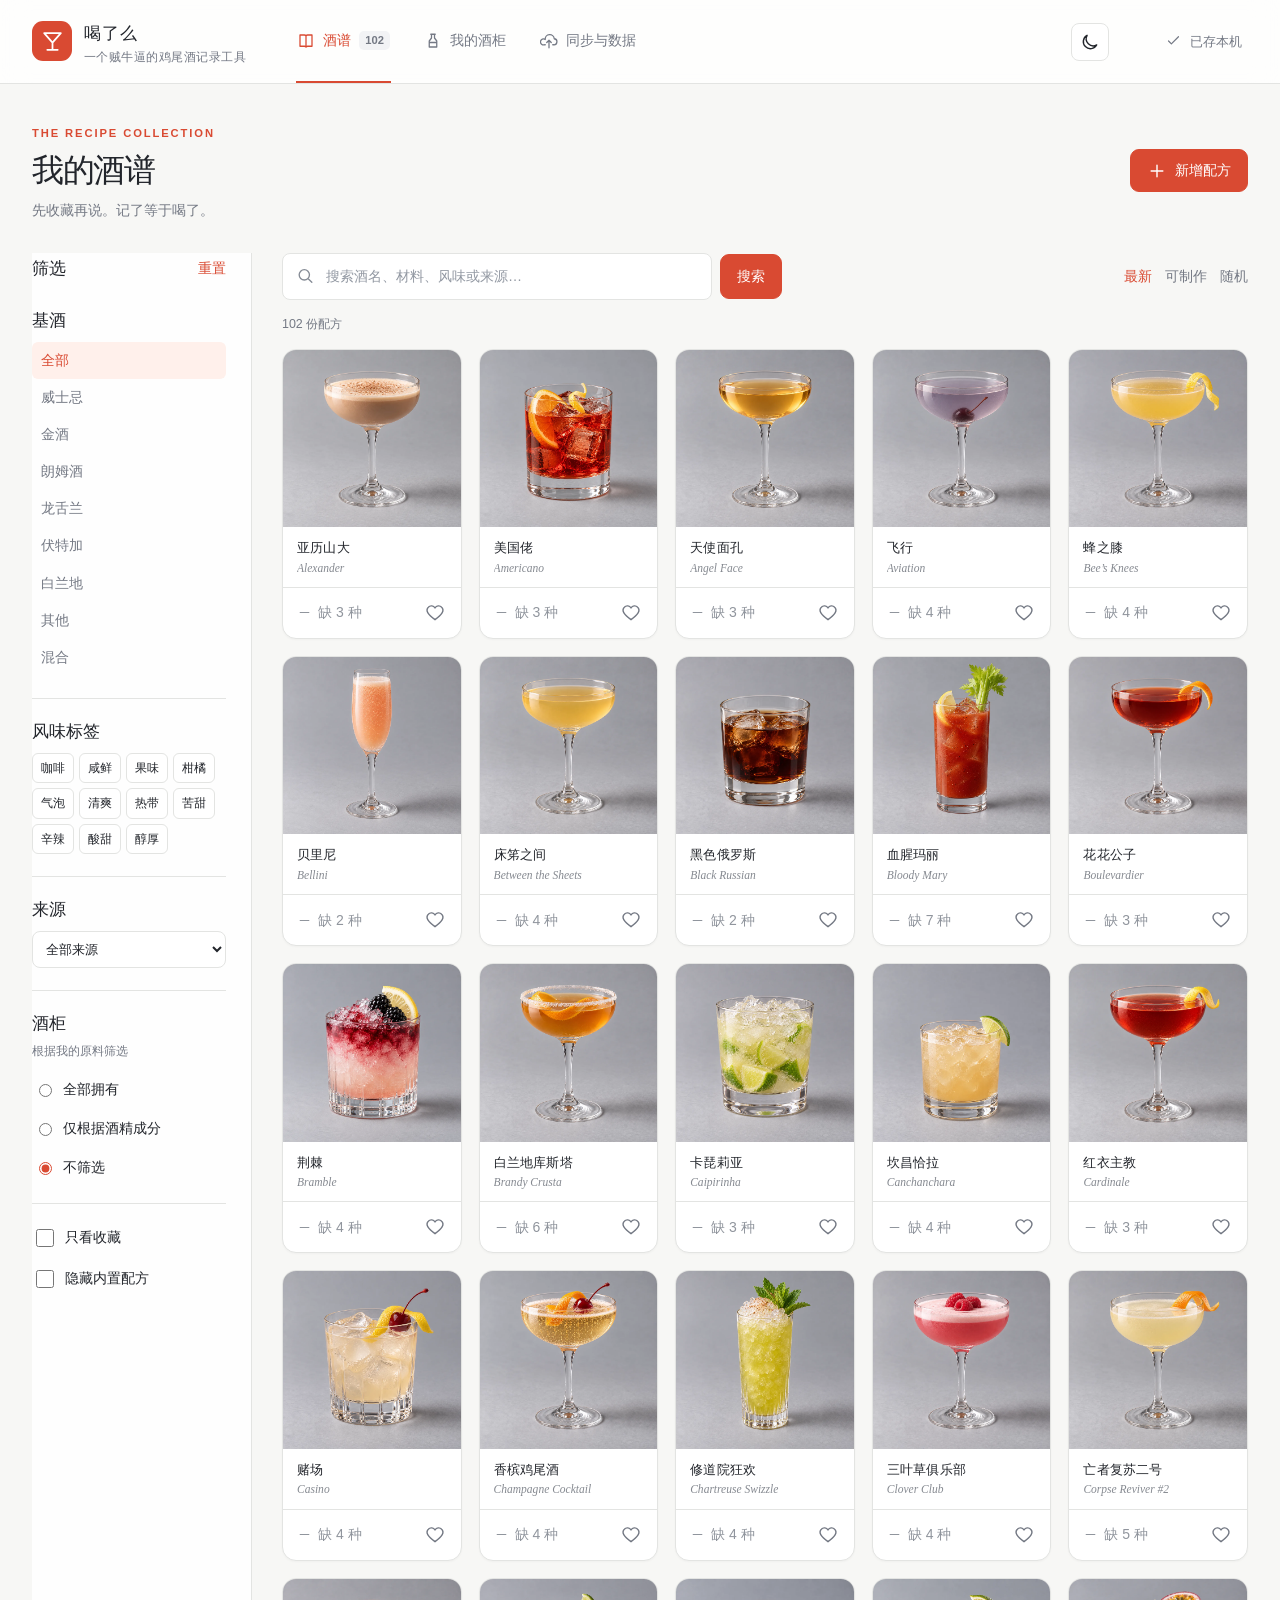
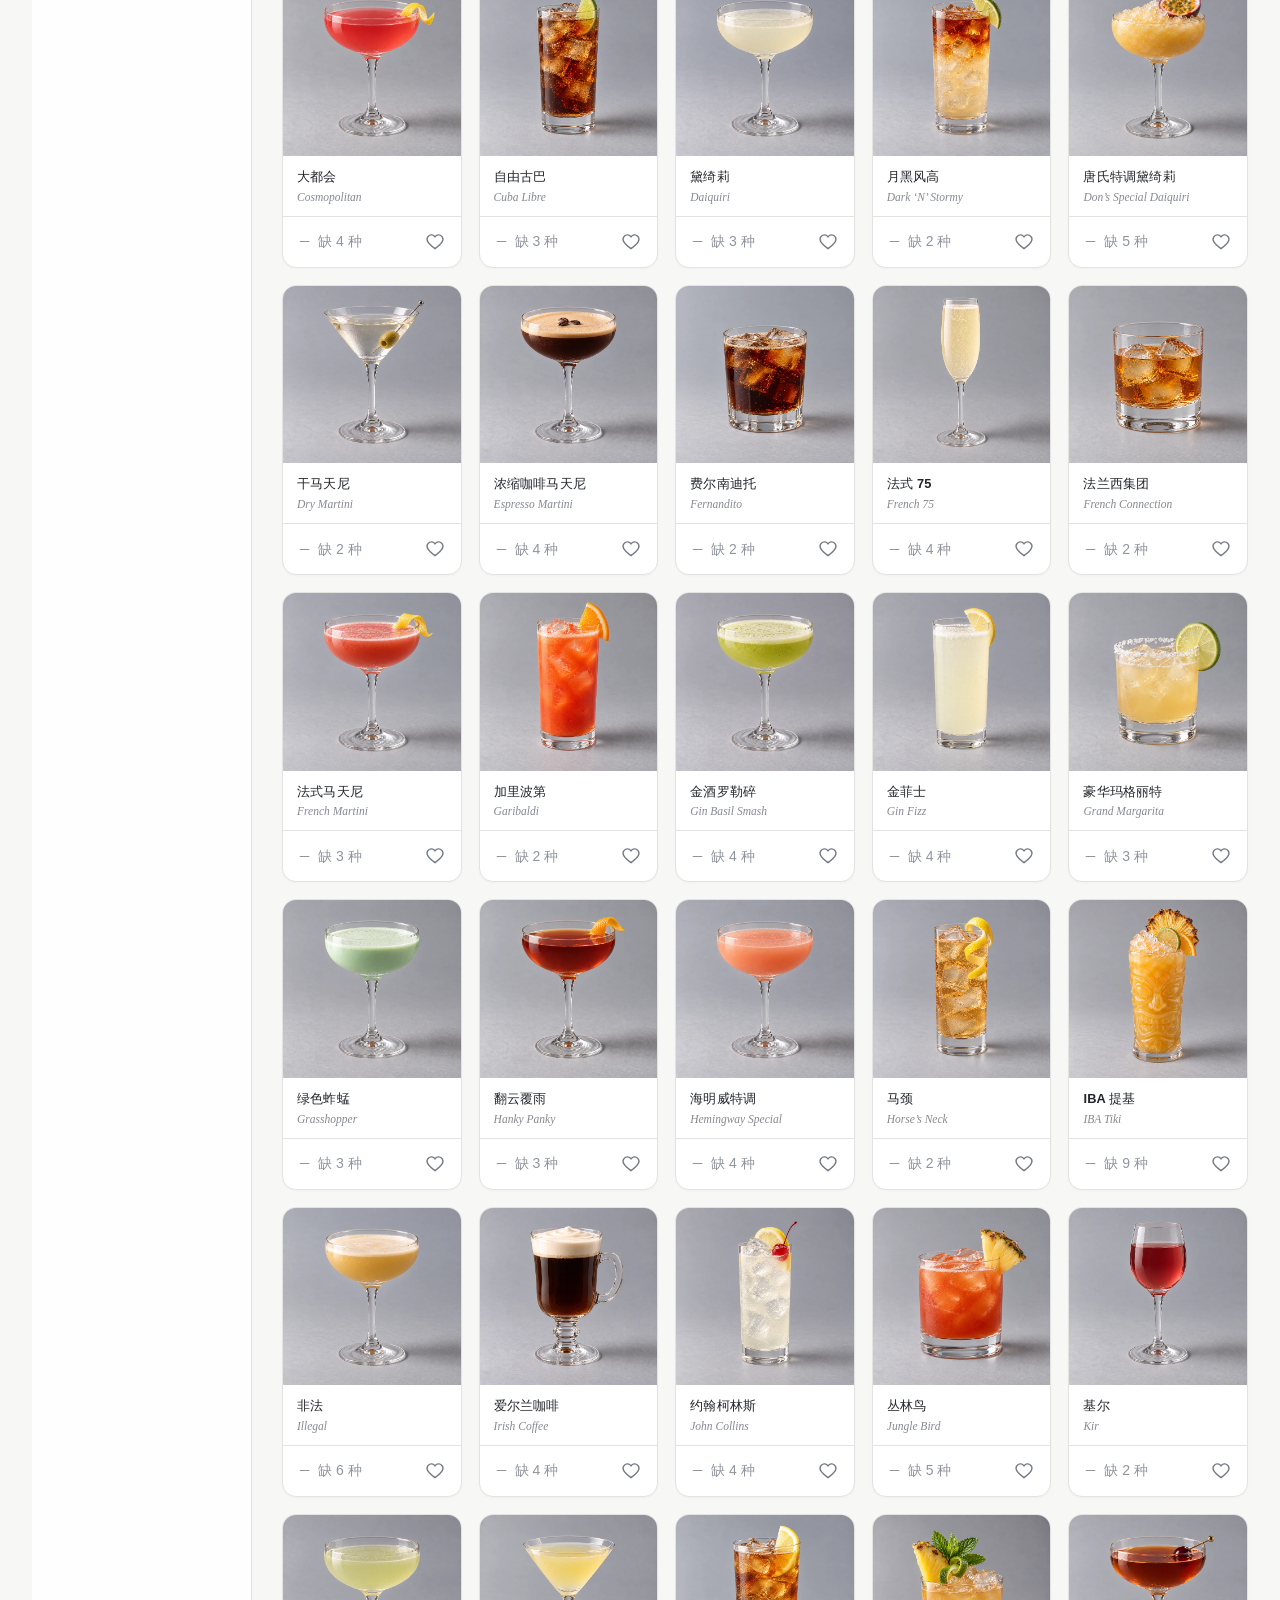
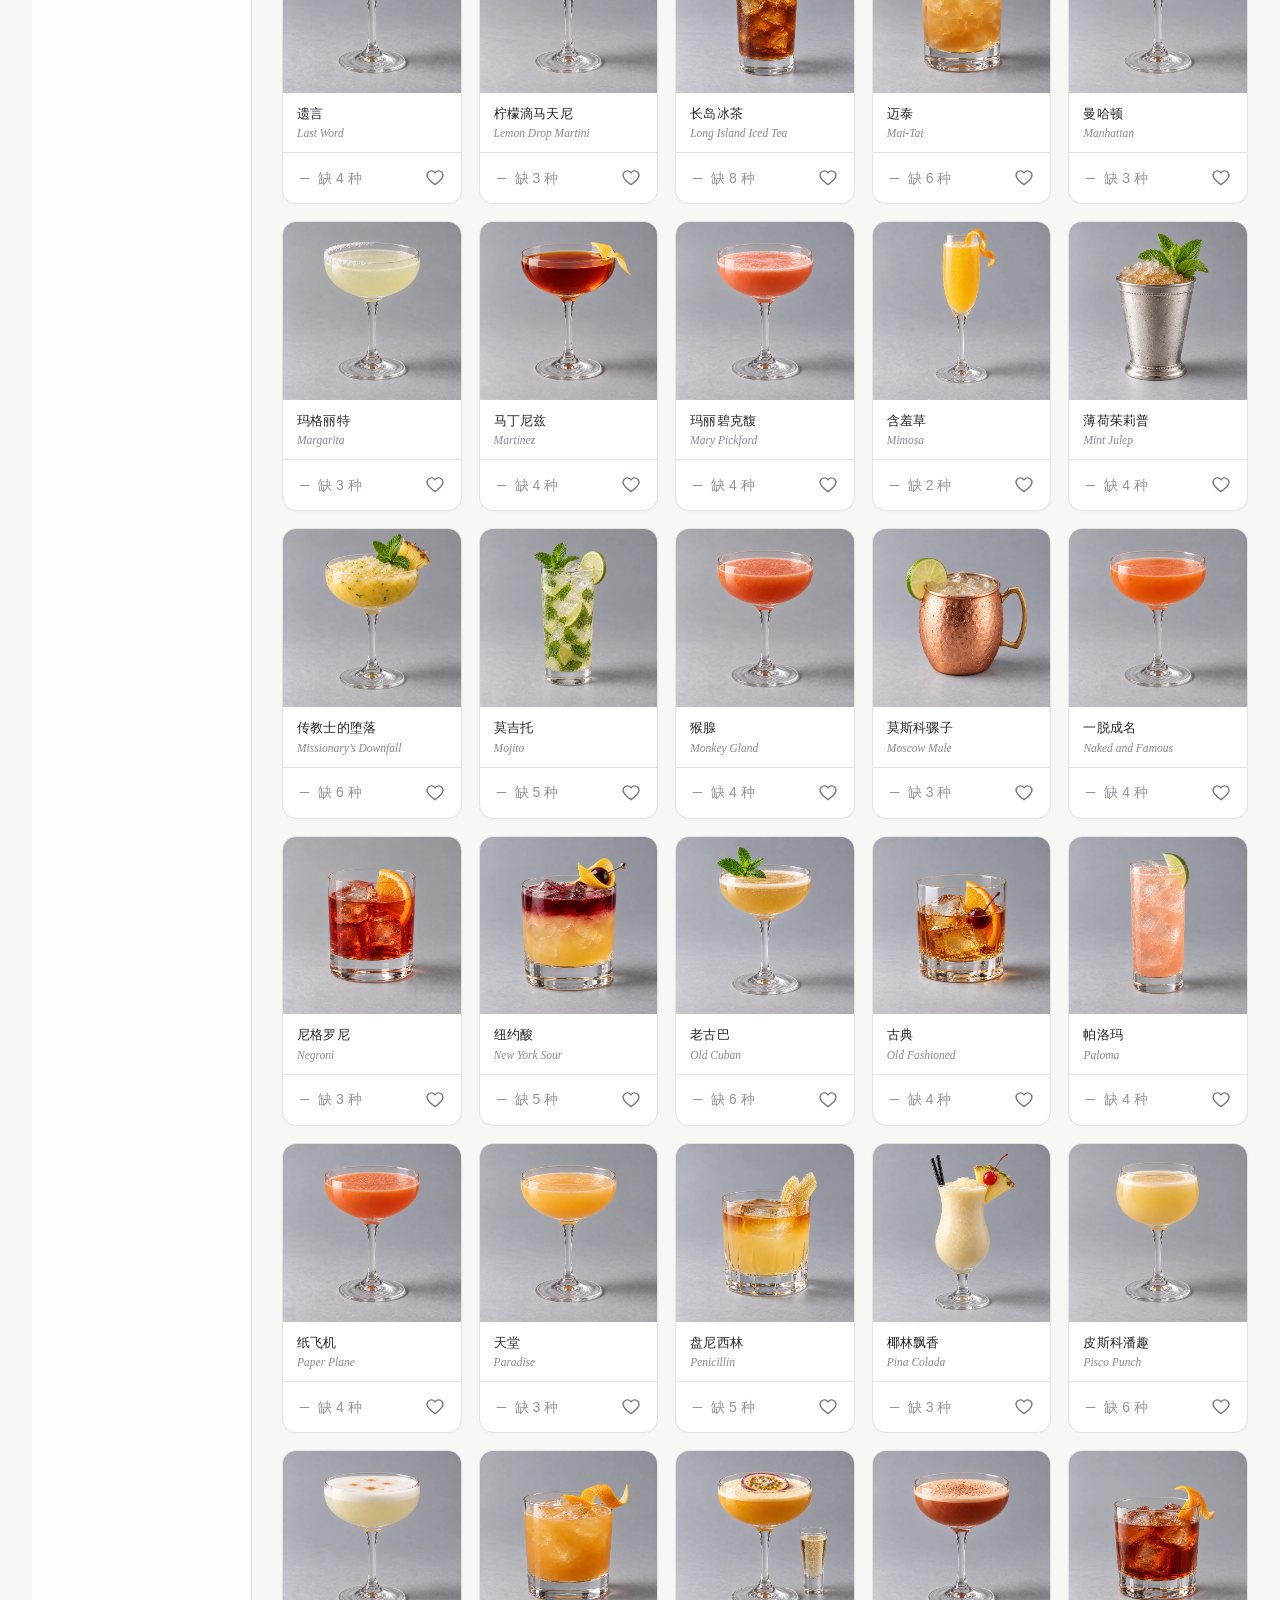
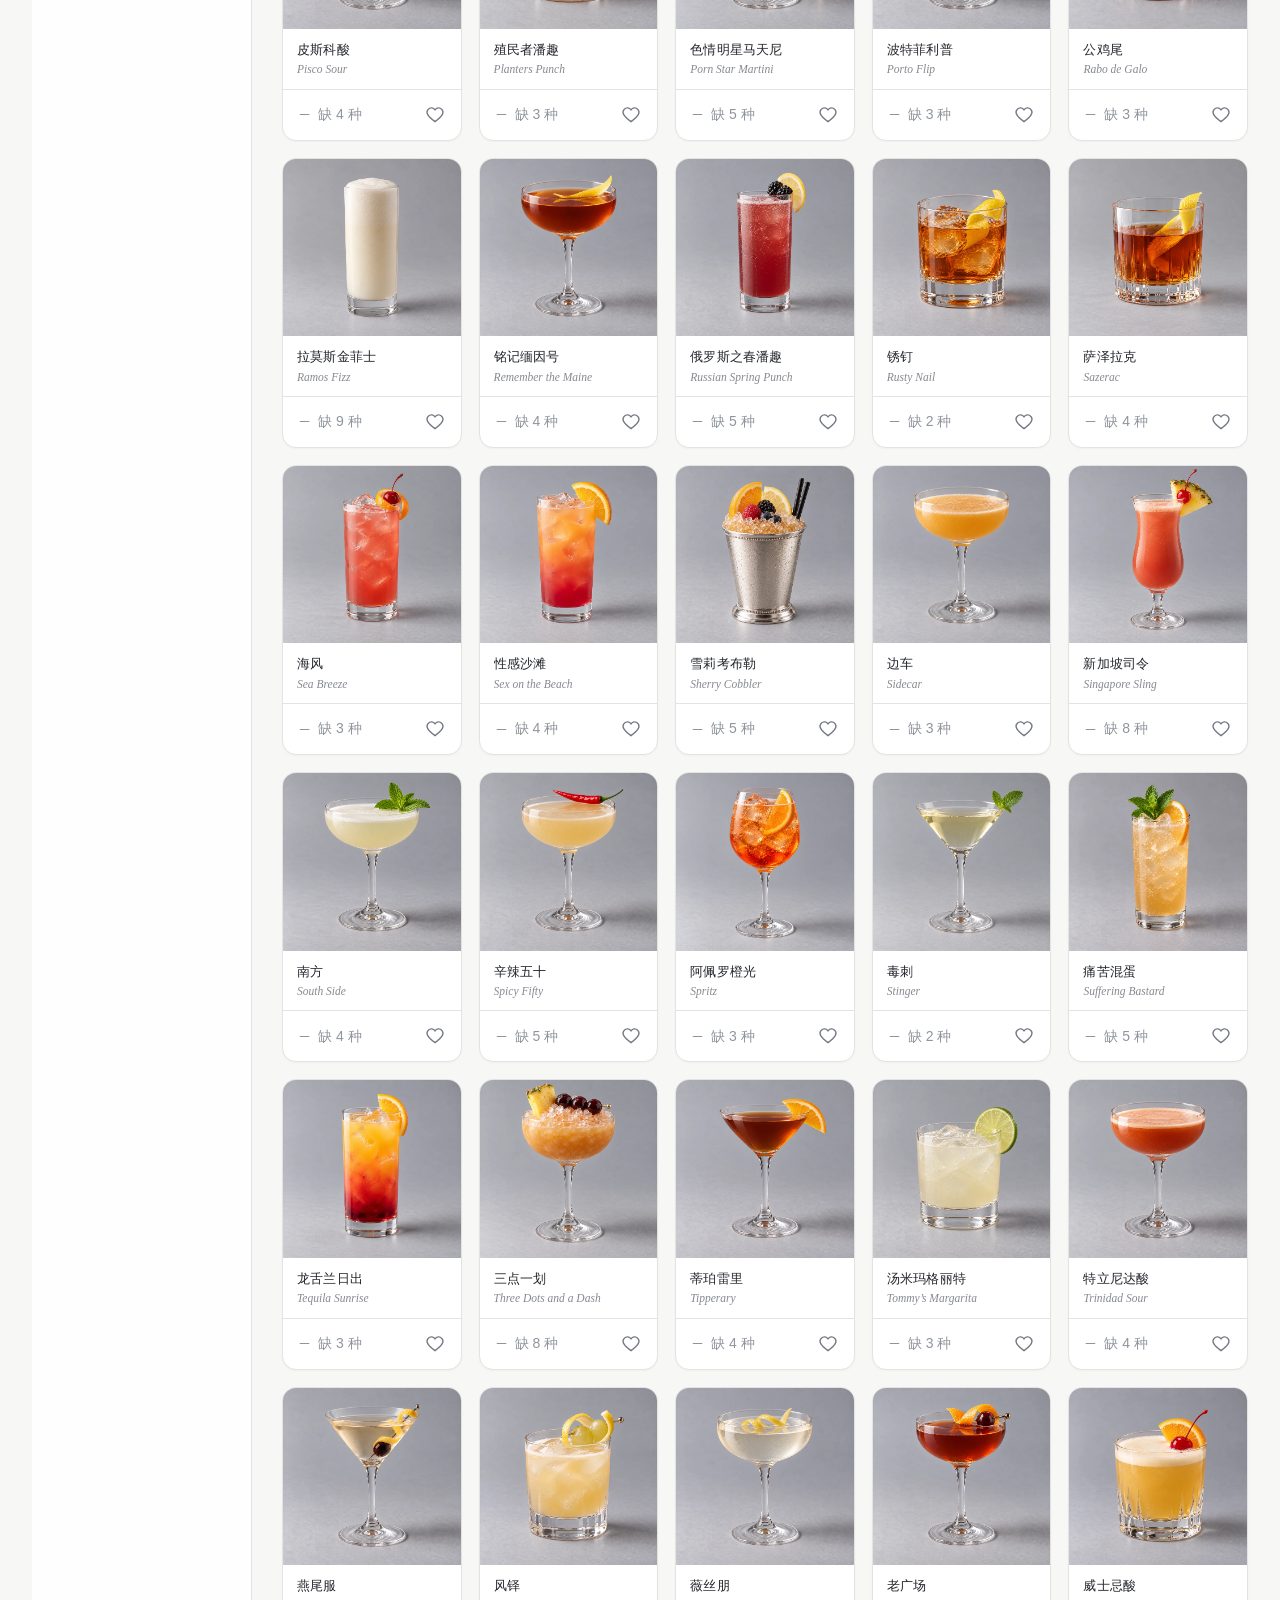
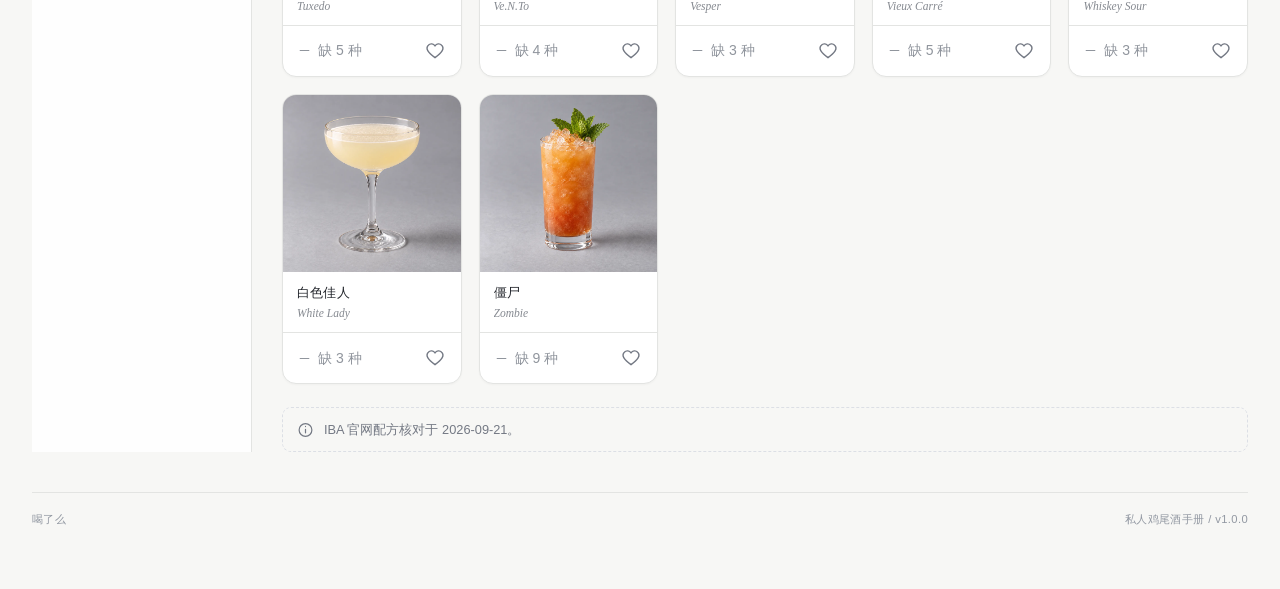
==== commit 5f25b895: "Improve recipe browsing and add dark mode" ====
--- a/index.html
+++ b/index.html
@@ -7,6 +7,7 @@
   <title>喝了么</title>
   <link rel="icon" type="image/svg+xml" href="data:image/svg+xml,%3Csvg xmlns='http://www.w3.org/2000/svg' viewBox='0 0 48 48'%3E%3Crect width='48' height='48' rx='12' fill='%23d94a32'/%3E%3Cpath d='M12 13h24L24 26zM24 26v10m-8 0h16' fill='none' stroke='white' stroke-width='3' stroke-linejoin='round'/%3E%3C/svg%3E">
   <link rel="manifest" href="./manifest.webmanifest"><link rel="apple-touch-icon" href="./assets/icon-192.png">
+  <script>try{const theme=localStorage.getItem('mixbook.theme');if(theme)document.documentElement.dataset.theme=theme}catch(e){}</script>
   <link rel="stylesheet" href="./styles.css">
   <script defer src="./core.js"></script><script defer src="./catalog.js"></script><script defer src="./hierarchy.js"></script><script defer src="./materials.js"></script><script defer src="./app.js"></script>
 </head>
--- a/styles.css
+++ b/styles.css
@@ -342,3 +342,44 @@
 .btn,.chip,.recipe-card,.bottle-card{transition:border-color .16s ease,background-color .16s ease,color .16s ease,box-shadow .16s ease,transform .16s ease}
 @media(max-width:760px){.results-summary{margin:-2px 0 12px}.brand small{display:none}}
 @media(prefers-reduced-motion:reduce){html{scroll-behavior:auto}.btn,.chip,.recipe-card,.bottle-card{transition:none}}
+
+/*
+ * COLOR PALETTE
+ * Edit the variables below to retheme the site. The first set is the light
+ * palette; the dark overrides are used by the system preference and toggle.
+ */
+:root{--surface:#fff;--surface-soft:#f2f3f5;--overlay:#fffc;--input-bg:#fff;--shadow:#22252b18;color-scheme:light}
+:root[data-theme=dark]{--bg:#111317;--paper:#1b1e24;--ink:#edf0f4;--muted:#a5abb6;--line:#343943;--card-hover-border:#626b79;--accent:#f06a52;--accent-light:#3a211e;--green:#73c9a7;--green-light:#17352c;--one:#e0a467;--one-light:#382a1d;--surface:#1b1e24;--surface-soft:#252932;--overlay:#17191ded;--input-bg:#20242b;--shadow:#0008;color-scheme:dark}
+@media(prefers-color-scheme:dark){:root:not([data-theme]){--bg:#111317;--paper:#1b1e24;--ink:#edf0f4;--muted:#a5abb6;--line:#343943;--card-hover-border:#626b79;--accent:#f06a52;--accent-light:#3a211e;--green:#73c9a7;--green-light:#17352c;--one:#e0a467;--one-light:#382a1d;--surface:#1b1e24;--surface-soft:#252932;--overlay:#17191ded;--input-bg:#20242b;--shadow:#0008;color-scheme:dark}}
+
+body{background:var(--bg);color:var(--ink)}
+.topbar{background:var(--overlay)}
+input,select,textarea,.btn,.chip,.panel,.recipe-card,.bottle-card,.pantry-summary,.ingredient-tile,.specific-options,.dialog-top,.dialog-actions,.sync-overlay-card,dialog{background:var(--input-bg);color:var(--ink)}
+.empty,.filter-rail,.pantry-sidebar{background:color-mix(in srgb,var(--surface) 88%,transparent)}
+.nav-count,.avatar,.tag,.status-box,.notes-box,.detail-characteristics>span,.material-structure .specific-kind{background:var(--surface-soft)}
+.btn:hover,.icon-button:hover,.specific-options button:hover,.specific-options button:focus-visible,.type-column label:hover span,.base-filter-list .filter-choice:hover{background:var(--surface-soft);color:var(--ink)}
+.card-bottom{border-top-color:var(--line)}
+.photo-placeholder{background:linear-gradient(145deg,var(--surface-soft),var(--surface));color:var(--muted)}
+.bottle-placeholder{background:var(--surface-soft)}
+.theme-toggle{margin-left:auto;border:1px solid var(--line);background:var(--surface);color:var(--ink)}
+.top-status{margin-left:0}
+
+/* Search only runs when this form is submitted. */
+.recipe-search-form{display:flex;align-items:center;gap:8px;flex:1;max-width:500px}
+.recipe-search-form .search-field{max-width:none}
+.search-submit{min-height:45px}
+
+/* Keep all quantity/unit labels, including garnishes, on one line. */
+.ingredient-row .amount{max-width:none;min-width:max-content;white-space:nowrap;word-break:keep-all}
+
+/* Visually separate each major recipe-filter section. */
+.filter-rail>.filter-block~.filter-block,.filter-rail>.favorite-choice:first-of-type{border-top:1px solid var(--line);padding-top:22px}
+.filter-rail>.favorite-choice:first-of-type{margin-top:-4px}
+
+@media(max-width:760px){
+ .theme-toggle{margin-left:auto}.top-status{display:none}
+ .recipe-search-form{flex-basis:100%;max-width:none}
+ .recipe-search-form .search-field{flex:1}
+ .search-submit{padding-inline:14px}
+ .filter-rail>.filter-block~.filter-block,.filter-rail>.favorite-choice:first-of-type{padding-top:18px}
+}
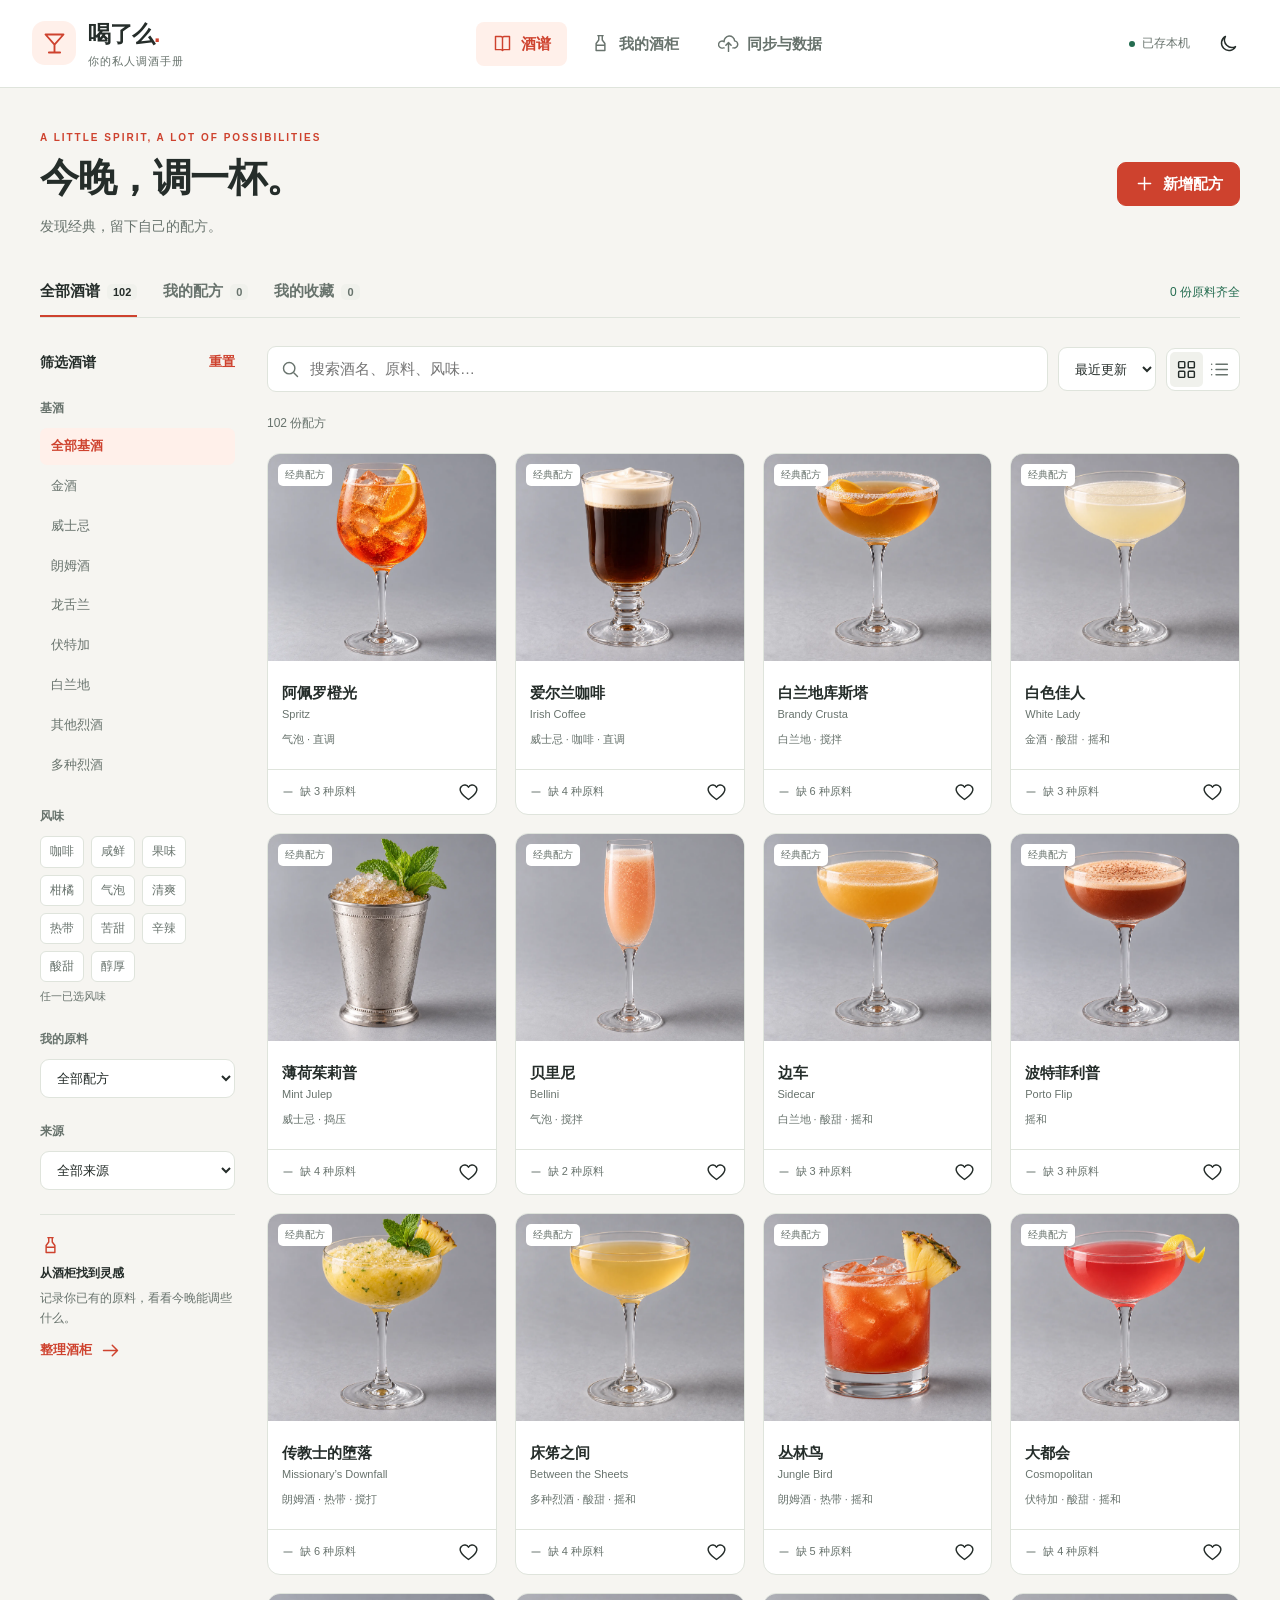
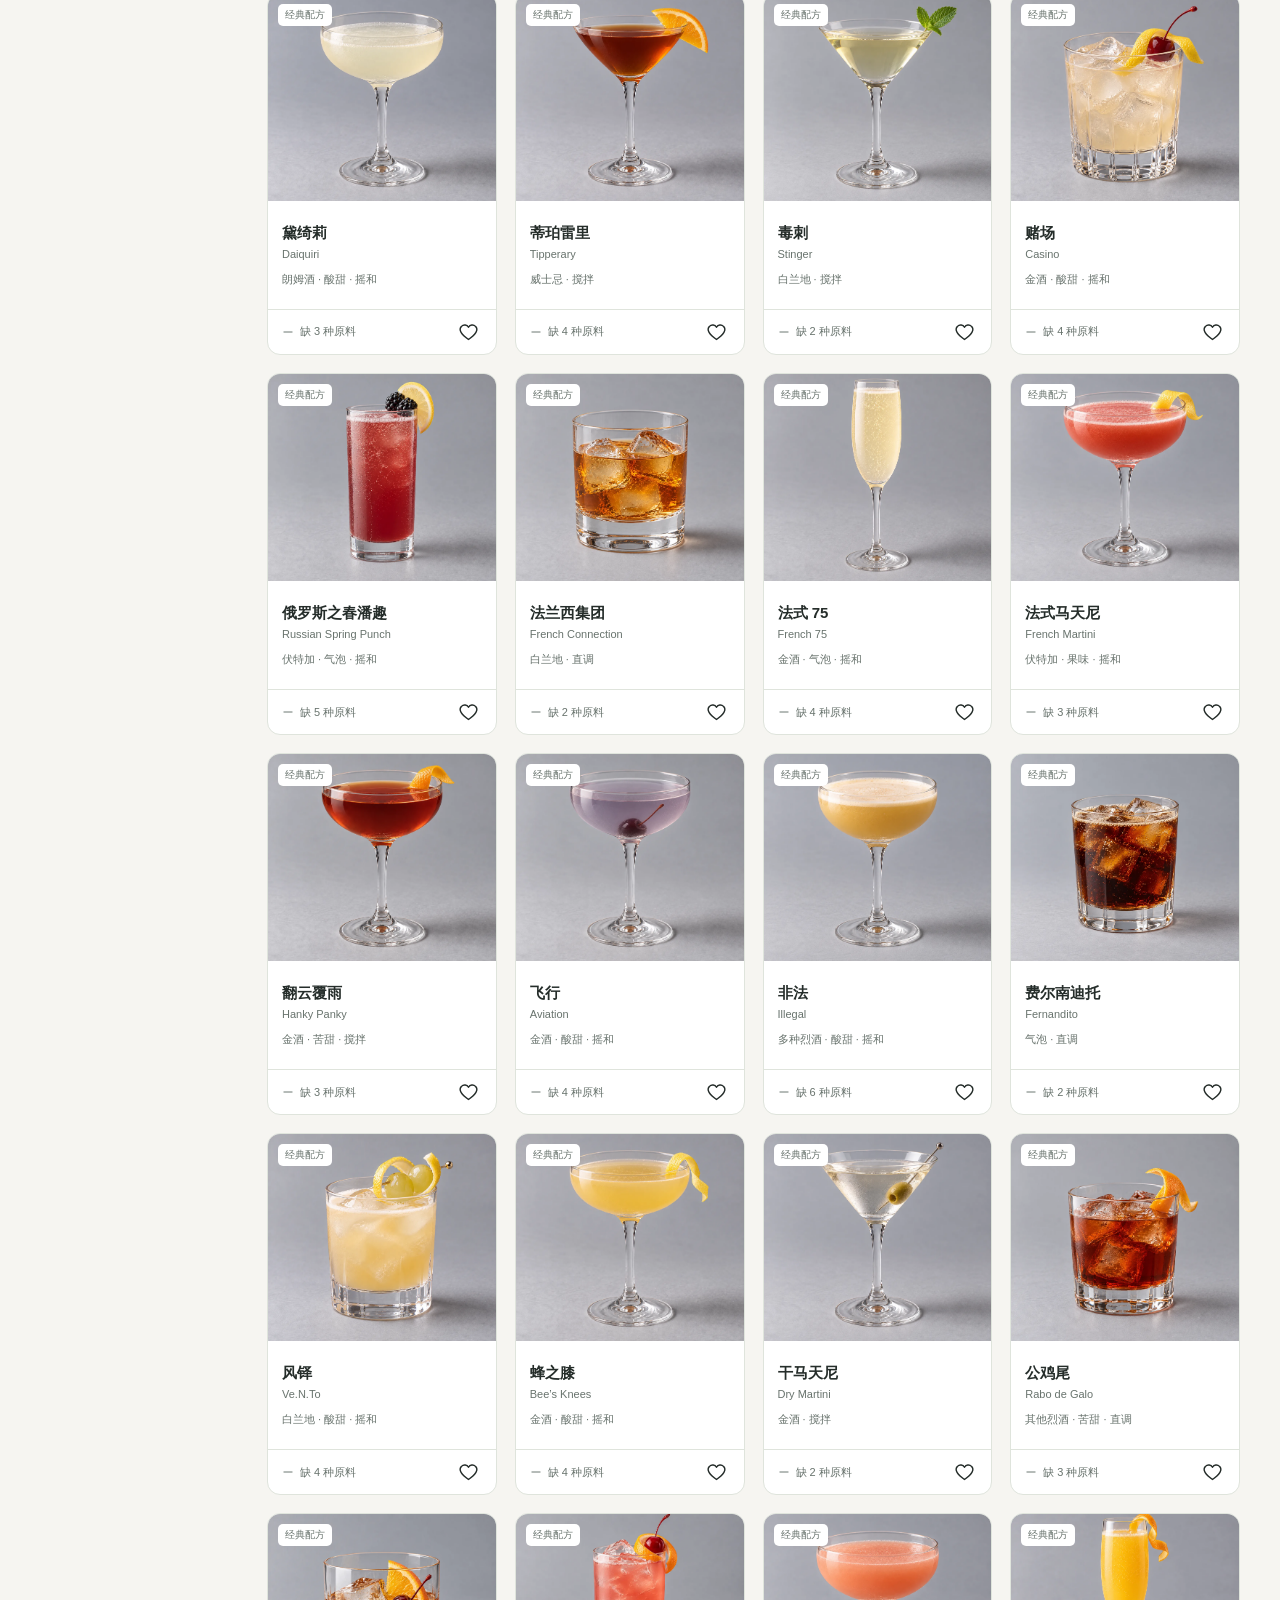
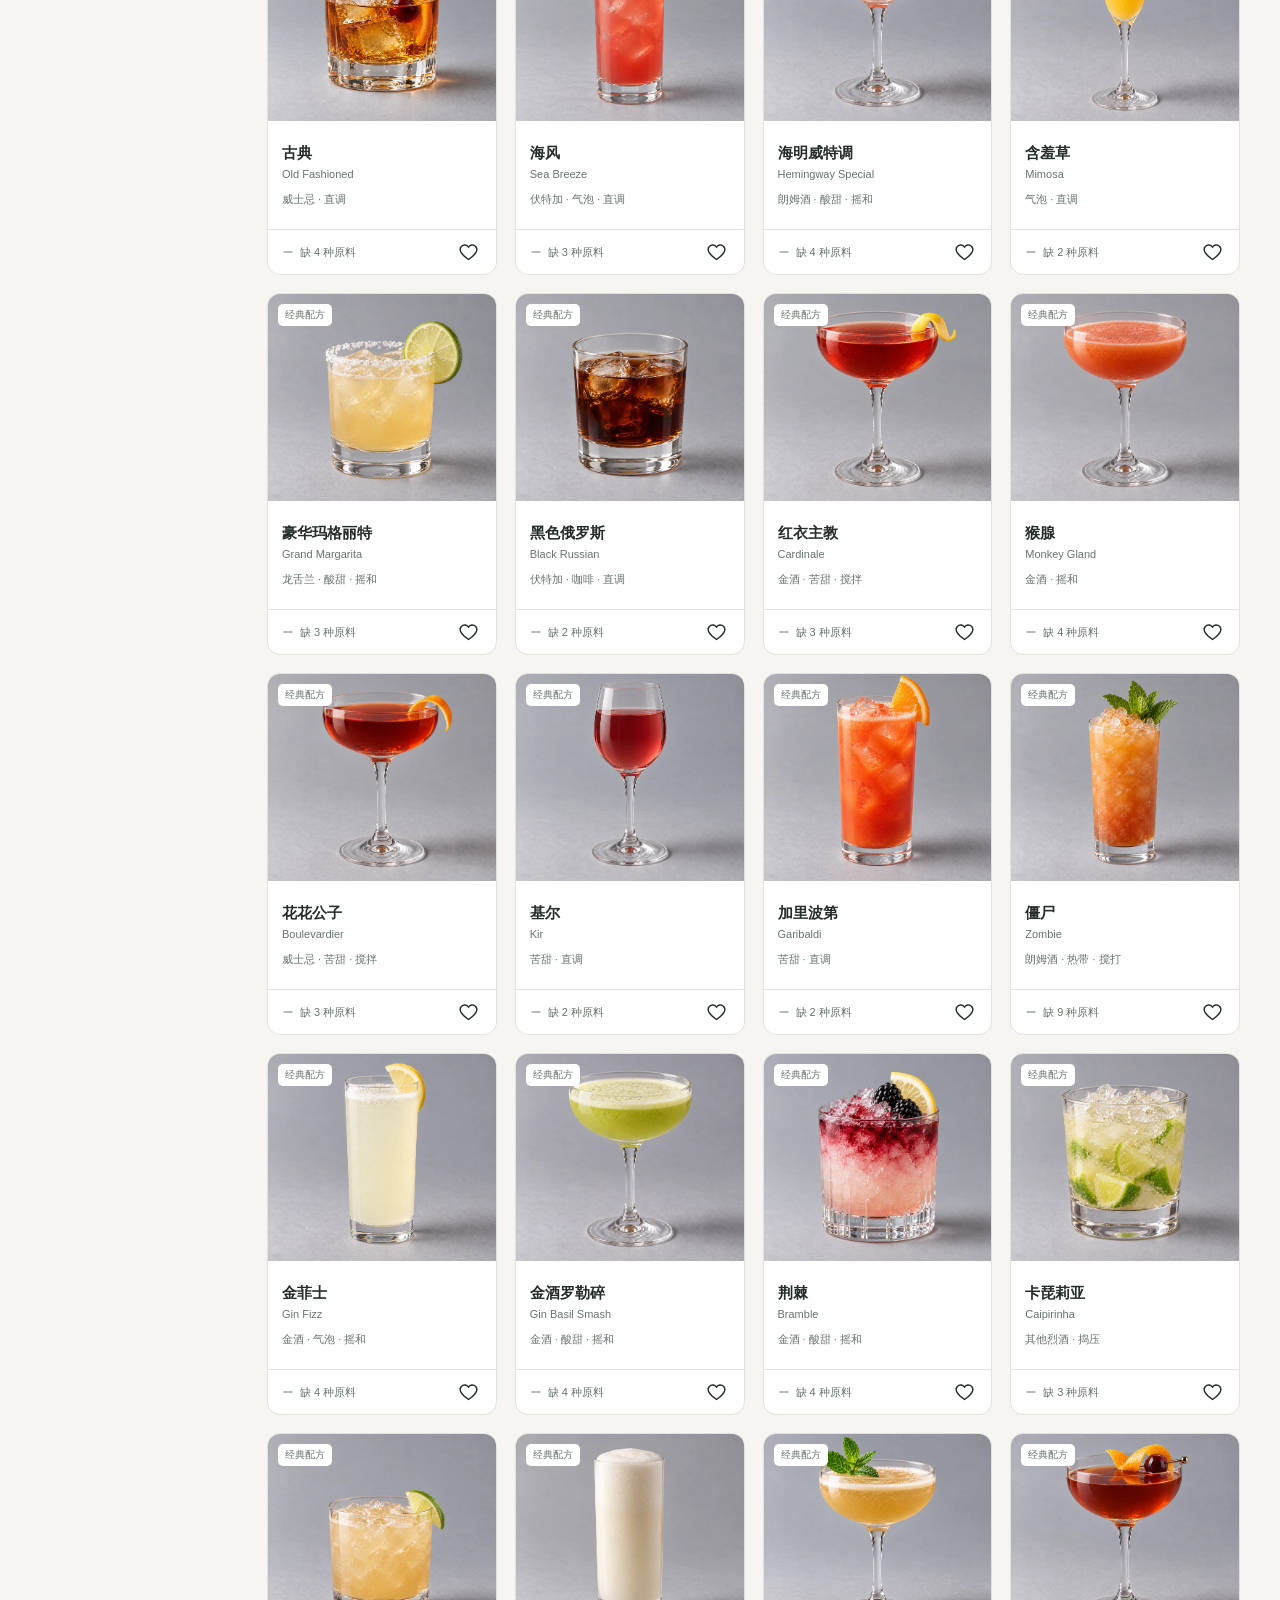
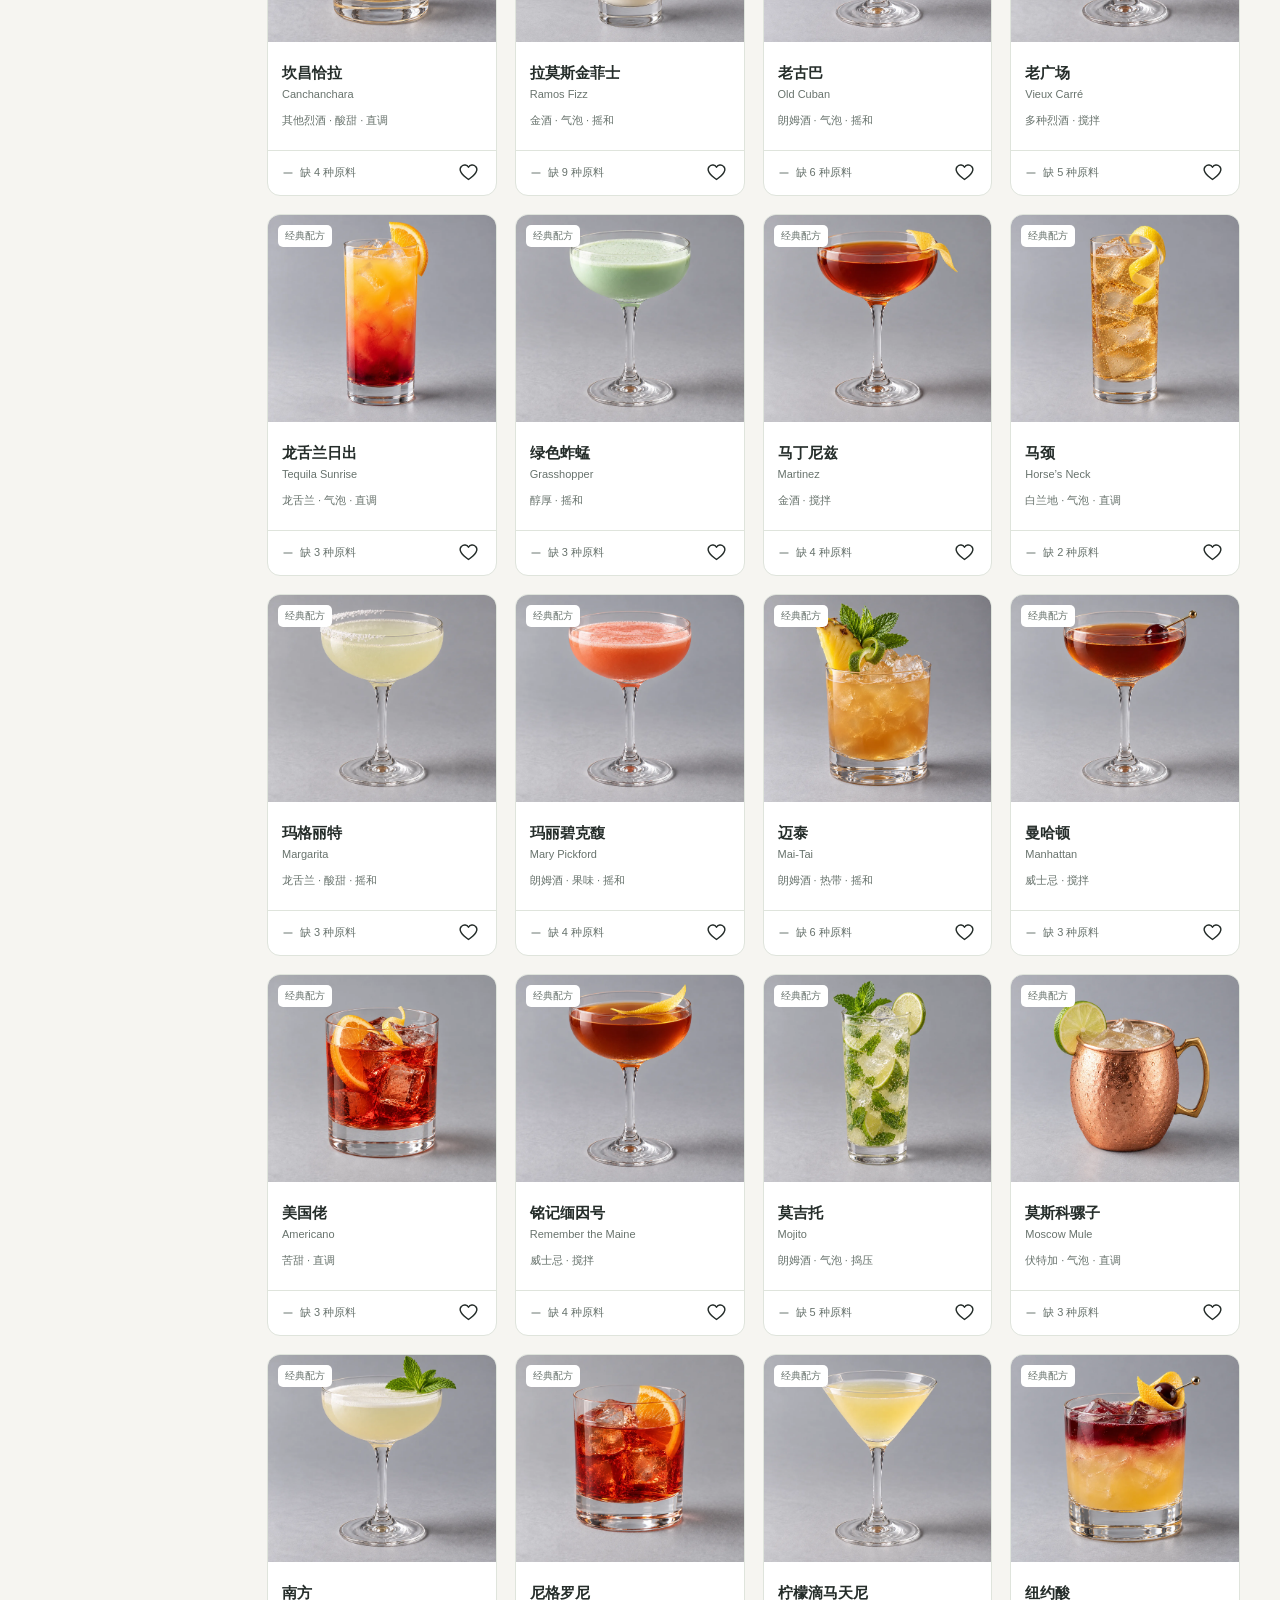
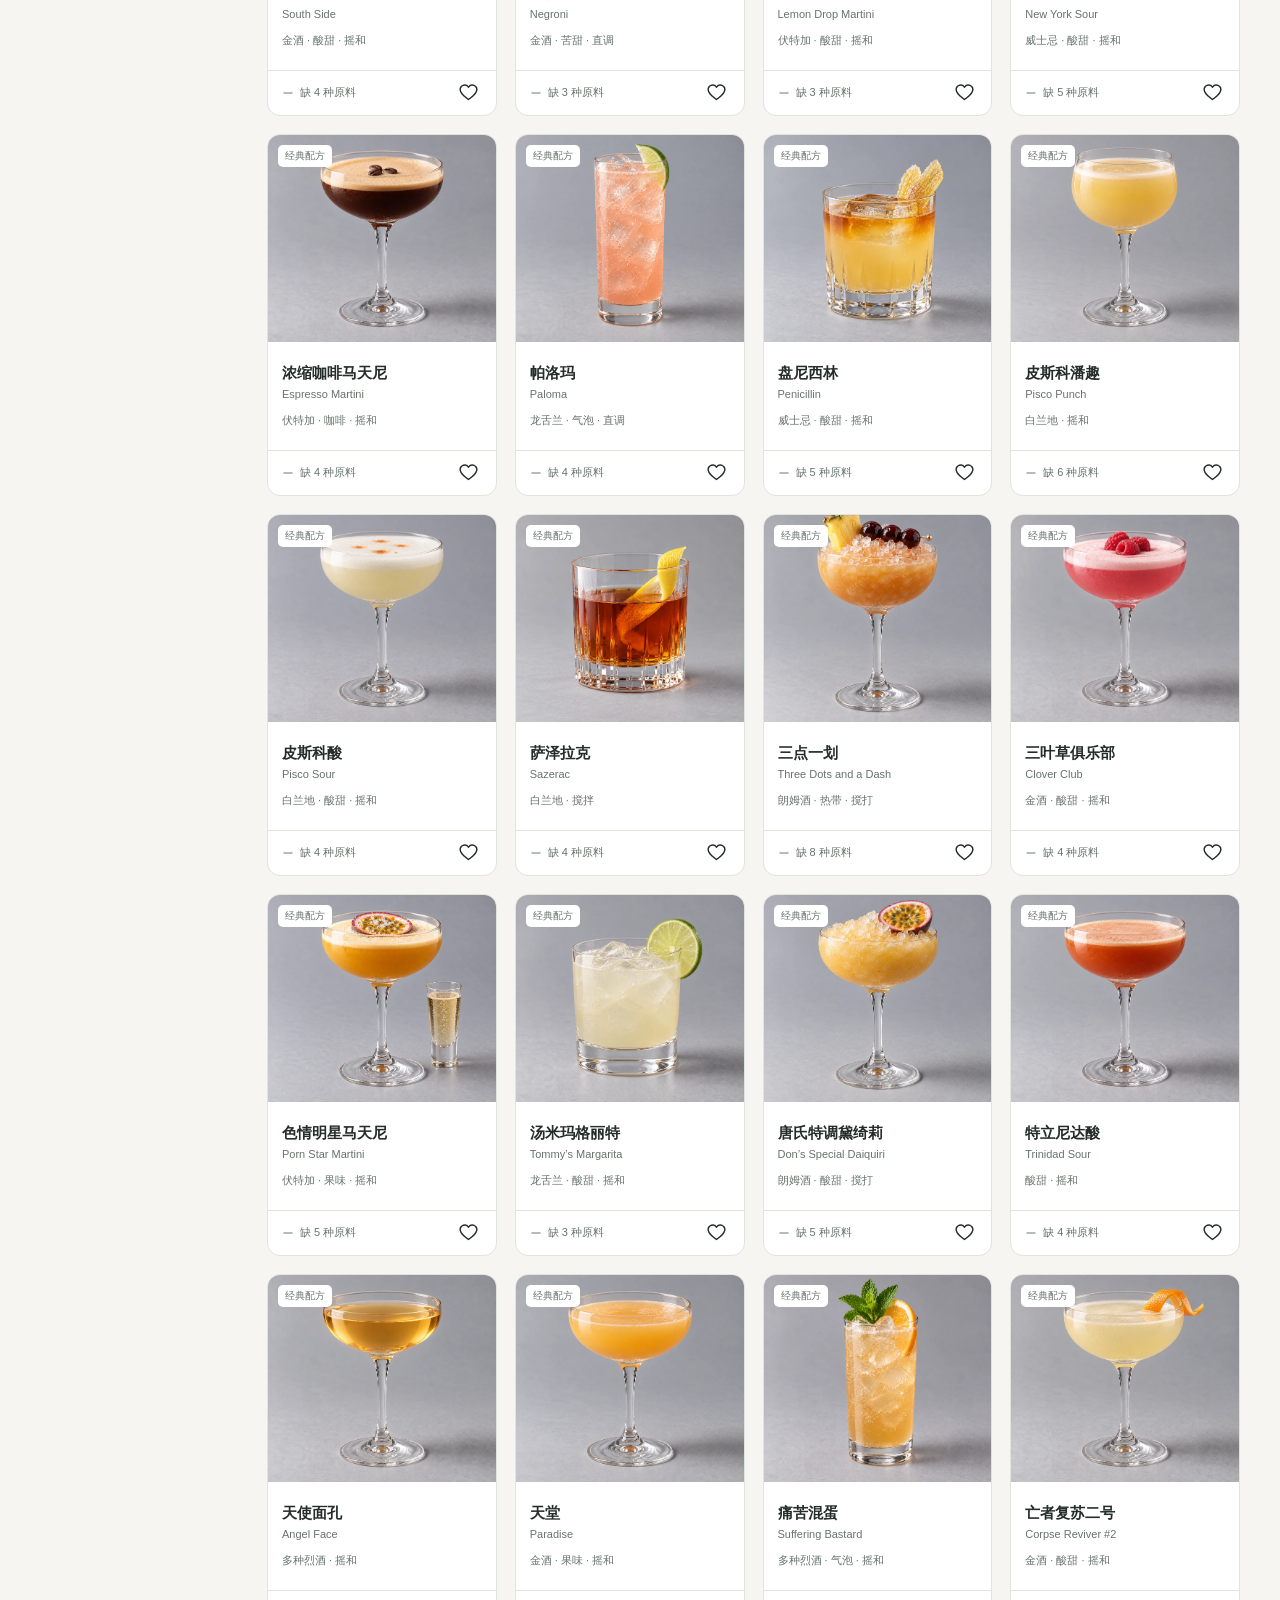
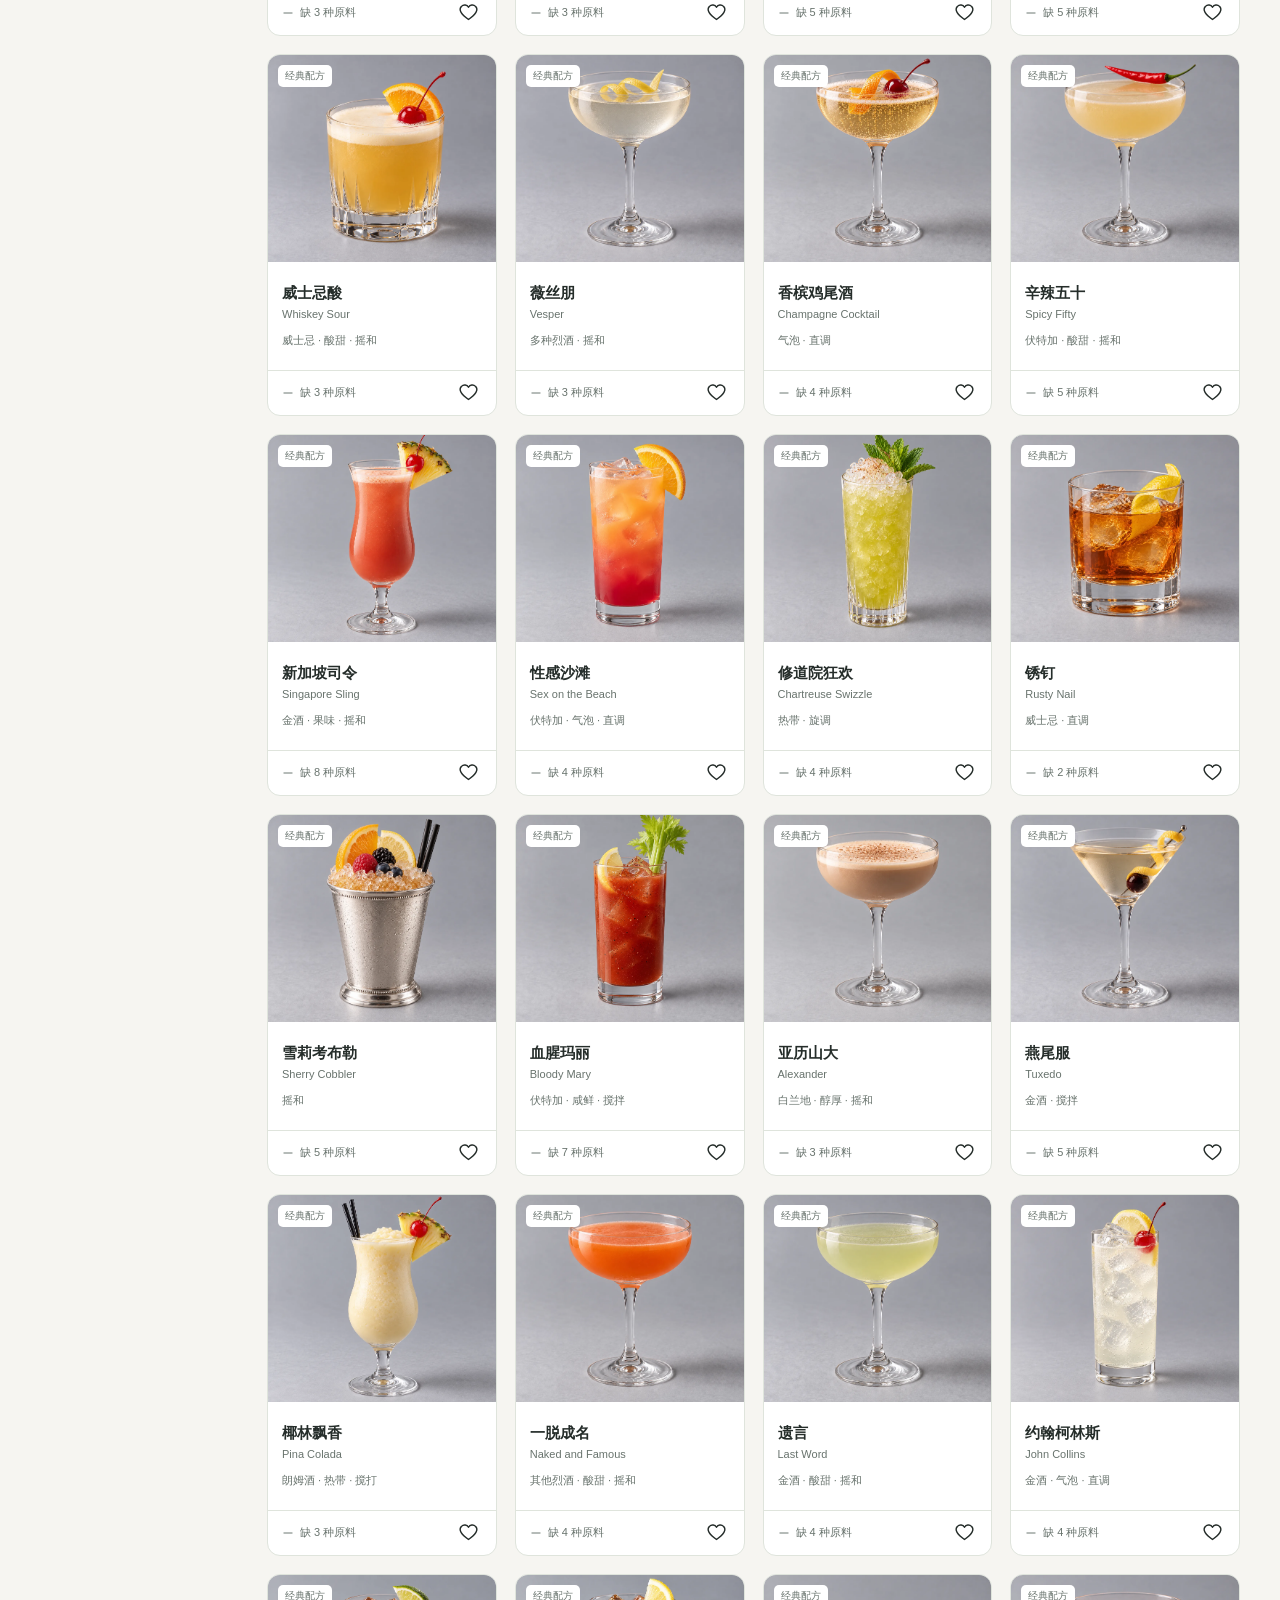
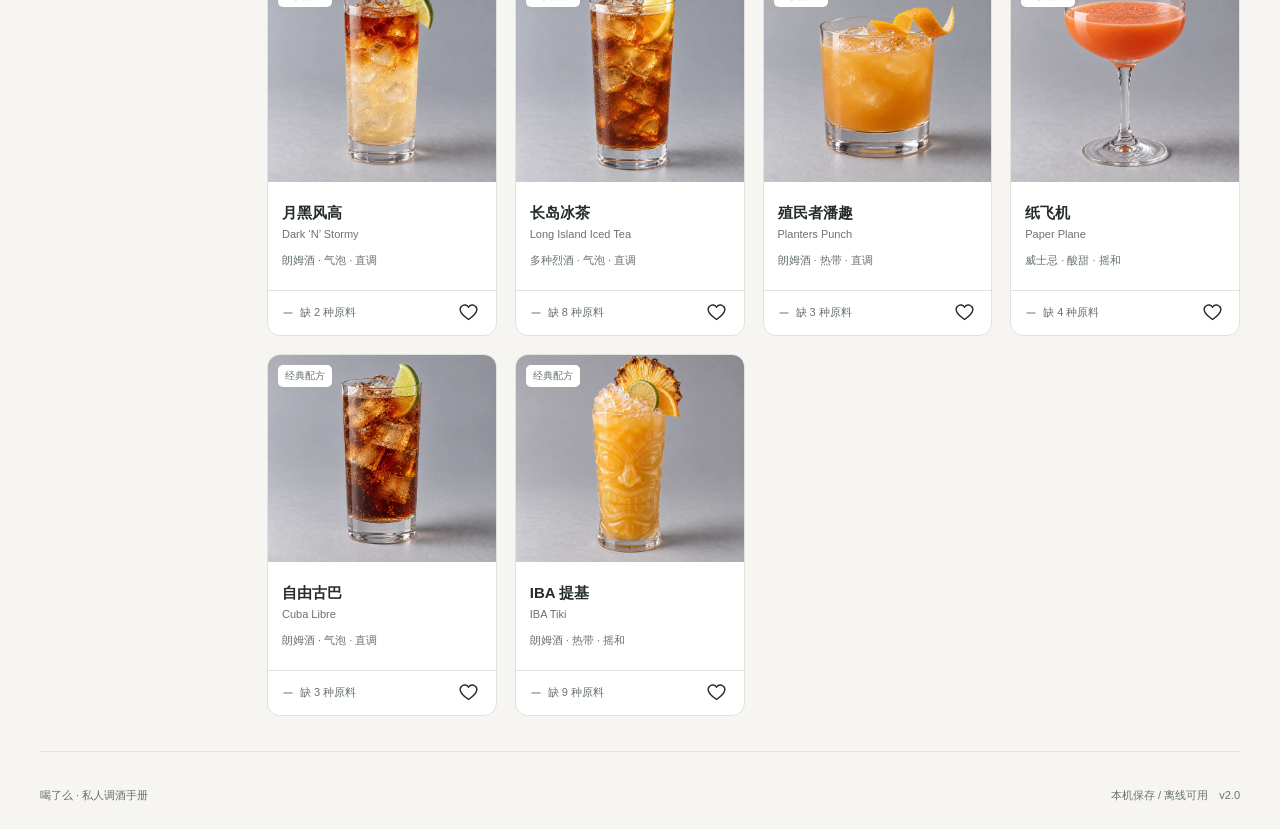
==== commit 8aca7897: "Redesign Mixbook v2 recipe and pantry workflows Unify ingredient selection, preserve editor drafts a" ====
--- a/index.html
+++ b/index.html
@@ -1,37 +1,89 @@
 <!doctype html>
 <html lang="zh-CN">
-<head>
-  <meta charset="UTF-8"><meta name="viewport" content="width=device-width, initial-scale=1, viewport-fit=cover">
-  <meta name="theme-color" content="#d94a32"><meta name="description" content="喝了么：简洁好用的私人鸡尾酒配方与酒柜。">
-  <meta name="referrer" content="no-referrer">
-  <title>喝了么</title>
-  <link rel="icon" type="image/svg+xml" href="data:image/svg+xml,%3Csvg xmlns='http://www.w3.org/2000/svg' viewBox='0 0 48 48'%3E%3Crect width='48' height='48' rx='12' fill='%23d94a32'/%3E%3Cpath d='M12 13h24L24 26zM24 26v10m-8 0h16' fill='none' stroke='white' stroke-width='3' stroke-linejoin='round'/%3E%3C/svg%3E">
-  <link rel="manifest" href="./manifest.webmanifest"><link rel="apple-touch-icon" href="./assets/icon-192.png">
-  <script>try{const theme=localStorage.getItem('mixbook.theme');if(theme)document.documentElement.dataset.theme=theme}catch(e){}</script>
-  <link rel="stylesheet" href="./styles.css">
-  <script defer src="./core.js"></script><script defer src="./catalog.js"></script><script defer src="./hierarchy.js"></script><script defer src="./materials.js"></script><script defer src="./app.js"></script>
-</head>
-<body>
-  <a class="skip-link" href="#main-content">跳到主要内容</a>
-  <div id="app"><div class="boot">正在打开喝了么…</div></div>
-  <dialog id="detail-dialog" class="detail-dialog" aria-label="配方详情"></dialog>
-  <dialog id="editor-dialog" class="editor-dialog" aria-label="编辑配方"></dialog>
-  <dialog id="item-dialog" class="editor-dialog item-dialog" aria-label="编辑材料"></dialog>
-  <dialog id="material-dialog" class="editor-dialog material-dialog" aria-label="选择材料"></dialog>
-  <dialog id="sync-dialog" class="editor-dialog sync-dialog" aria-label="GitHub 同步设置"></dialog>
-  <dialog id="confirm-dialog" class="confirm-dialog" aria-label="确认操作"></dialog>
-  <div id="sync-overlay" class="sync-overlay" role="status" aria-live="polite" aria-hidden="true" hidden>
-    <div class="sync-overlay-card" data-sync-state="loading">
-      <span class="sync-indicator sync-spinner" aria-hidden="true"></span>
-      <strong id="sync-overlay-title">正在同步中</strong>
-      <span id="sync-overlay-message">正在与 GitHub 同步数据，请稍候…</span>
-      <div class="sync-overlay-actions" hidden>
-        <button class="btn" data-action="cancel-sync-result">取消</button>
-        <button class="btn primary" data-action="retry-sync">再次同步</button>
+  <head>
+    <meta charset="UTF-8" />
+    <meta
+      name="viewport"
+      content="width=device-width, initial-scale=1, viewport-fit=cover"
+    />
+    <meta name="theme-color" content="#d94a32" />
+    <meta
+      name="description"
+      content="喝了么：简洁好用的私人鸡尾酒配方与酒柜。"
+    />
+    <meta name="referrer" content="no-referrer" />
+    <title>喝了么 · 私人调酒手册</title>
+    <link
+      rel="icon"
+      type="image/svg+xml"
+      href="data:image/svg+xml,%3Csvg xmlns='http://www.w3.org/2000/svg' viewBox='0 0 48 48'%3E%3Crect width='48' height='48' rx='12' fill='%23d94a32'/%3E%3Cpath d='M12 13h24L24 26zM24 26v10m-8 0h16' fill='none' stroke='white' stroke-width='3' stroke-linejoin='round'/%3E%3C/svg%3E"
+    />
+    <link rel="manifest" href="./manifest.webmanifest" />
+    <link rel="apple-touch-icon" href="./assets/icon-192.png" />
+    <script>
+      try {
+        const theme = localStorage.getItem("mixbook.theme");
+        if (theme) document.documentElement.dataset.theme = theme;
+      } catch (e) {}
+    </script>
+    <link rel="stylesheet" href="./styles.css" />
+    <script defer src="./core.js"></script>
+    <script defer src="./catalog.js"></script>
+    <script defer src="./hierarchy.js"></script>
+    <script defer src="./app.js"></script>
+  </head>
+  <body>
+    <a class="skip-link" href="#main-content">跳到主要内容</a>
+    <div id="app"><div class="boot">正在打开喝了么…</div></div>
+    <dialog
+      id="detail-dialog"
+      class="detail-dialog"
+      aria-label="配方详情"
+    ></dialog>
+    <dialog
+      id="editor-dialog"
+      class="editor-dialog"
+      aria-label="编辑配方"
+    ></dialog>
+    <dialog
+      id="item-dialog"
+      class="editor-dialog item-dialog"
+      aria-label="编辑材料"
+    ></dialog>
+    <dialog
+      id="material-dialog"
+      class="editor-dialog material-dialog"
+      aria-label="选择材料"
+    ></dialog>
+    <dialog
+      id="sync-dialog"
+      class="editor-dialog sync-dialog"
+      aria-label="GitHub 同步设置"
+    ></dialog>
+    <dialog
+      id="confirm-dialog"
+      class="confirm-dialog"
+      aria-label="确认操作"
+    ></dialog>
+    <div
+      id="sync-overlay"
+      class="sync-overlay"
+      role="status"
+      aria-live="polite"
+      aria-hidden="true"
+      hidden
+    >
+      <div class="sync-overlay-card" data-sync-state="loading">
+        <span class="sync-indicator sync-spinner" aria-hidden="true"></span>
+        <strong id="sync-overlay-title">正在同步中</strong>
+        <span id="sync-overlay-message">正在与 GitHub 同步数据，请稍候…</span>
+        <div class="sync-overlay-actions" hidden>
+          <button class="btn" data-action="cancel-sync-result">取消</button>
+          <button class="btn primary" data-action="retry-sync">再次同步</button>
+        </div>
       </div>
     </div>
-  </div>
-  <div id="toast" role="status" aria-live="polite"></div>
-  <noscript>请启用 JavaScript 后使用配方记录与筛选。</noscript>
-</body>
+    <div id="toast" role="status" aria-live="polite"></div>
+    <noscript>请启用 JavaScript 后使用配方记录与筛选。</noscript>
+  </body>
 </html>
--- a/styles.css
+++ b/styles.css
@@ -1,385 +1,2797 @@
-@charset "UTF-8";
-:root{--bg:#f7f7f5;--paper:#fff;--ink:#22252b;--muted:#747984;--line:#e3e4e2;--card-hover-border:#c9cdd4;--accent:#d94a32;--accent-light:#fff0eb;--green:#32765e;--green-light:#edf6f0;--one:#ac6a31;--one-light:#fbf3eb;--radius:14px;--sidebar-width:220px;--page-action-height:43px;font:16px/1.65 -apple-system,BlinkMacSystemFont,"Segoe UI","PingFang SC","Microsoft YaHei",sans-serif;color:var(--ink);background:var(--bg);font-synthesis:none}
-*{box-sizing:border-box}html{scroll-behavior:smooth}body{margin:0}button,input,select,textarea{font:inherit}button,a,input,select,textarea{-webkit-tap-highlight-color:transparent}button{cursor:pointer;color:inherit}button{border:0;background:none}button:disabled{cursor:wait;opacity:.55}button:focus-visible,a:focus-visible,input:focus-visible,select:focus-visible,textarea:focus-visible{outline:3px solid #ed8b77;outline-offset:3px}a{color:var(--accent);text-underline-offset:4px}input,select,textarea{color:var(--ink);background:#fff;min-width:0;max-width:100%;border:1px solid var(--line);border-radius:8px;padding:11px 13px;outline-offset:2px}textarea{resize:vertical;min-height:100px}input::placeholder,textarea::placeholder{color:#9298a2}input[type=checkbox]{accent-color:var(--accent);width:18px;height:18px;padding:0;flex-shrink:0}input[type=search]::-webkit-search-cancel-button{cursor:pointer}h1,h2,h3,p{margin:0}svg{width:20px;height:20px;flex-shrink:0;vertical-align:middle;stroke:currentColor;fill:none;stroke-width:1.7;stroke-linecap:round;stroke-linejoin:round}small{font-size:.8rem}::selection{background:#ffd8cc}body:has(dialog[open]),body:has(.sync-overlay:not([hidden])){overflow:hidden}.skip-link{position:fixed;z-index:200;top:12px;left:12px;padding:9px 14px;border-radius:8px;background:var(--ink);color:#fff;text-decoration:none;transform:translateY(-160%)}.skip-link:focus{transform:translateY(0)}
-.topbar{height:84px;background:#fffc;border-bottom:1px solid var(--line);display:flex;align-items:center;gap:50px;padding:0 max(32px,calc((100vw - 1440px)/2));position:sticky;top:0;z-index:10;backdrop-filter:blur(14px)}.brand{display:flex;align-items:center;gap:12px;text-align:left;white-space:nowrap;padding:0}.brand-icon{width:40px;height:40px;border-radius:11px;display:grid;place-items:center;background:var(--accent);color:white}.brand-icon svg{width:25px;height:25px}.brand strong{font-size:1.08rem;letter-spacing:.06em}.brand small{display:block;font-size:.75rem;letter-spacing:.04em;color:var(--muted);line-height:1.2;margin-top:3px}.nav{align-self:stretch;display:flex;gap:32px}.nav button{border-bottom:2px solid transparent;color:var(--muted);padding:0 1px;font-size:.92rem;display:flex;gap:8px;align-items:center}.nav button.active{color:var(--accent);border-color:var(--accent);font-weight:600}.nav svg{width:18px}.nav-count{font-size:.7rem;background:#f0f1f4;border-radius:5px;padding:0 6px;color:var(--muted)}.top-status{margin-left:auto;color:var(--muted);font-size:.8rem;display:flex;align-items:center;gap:8px;white-space:nowrap}.top-status svg{width:17px}.avatar{width:34px;height:34px;display:grid;place-items:center;background:#f1f2f5;border-radius:50%;font-size:.8rem;font-weight:600;margin-left:10px}
-.shell{max-width:1440px;padding:40px 32px 60px;margin:auto}.page-heading{display:flex;align-items:flex-start;justify-content:space-between;gap:20px;margin-bottom:30px}.eyebrow{font-size:.7rem;letter-spacing:.17em;color:var(--accent);font-weight:700;margin-bottom:8px}.page-heading>.btn{height:var(--page-action-height);margin-top:25px}.page-heading h1{font-size:2rem;line-height:1.25;font-weight:650;letter-spacing:-.04em}.page-heading p{color:var(--muted);font-size:.88rem;margin-top:9px}.btn{display:inline-flex;align-items:center;justify-content:center;gap:8px;border:1px solid var(--line);border-radius:9px;min-height:43px;padding:9px 16px;font-size:.88rem;background:#fff;text-decoration:none;white-space:nowrap}.btn:hover{background:#f2f3f5}.btn.primary{background:var(--accent);border-color:var(--accent);color:#fff}.btn.primary:hover{background:#ce3a21}.btn.dark{background:var(--ink);border-color:var(--ink);color:white}.btn.danger{color:#c53129;border-color:#eac7c4}.btn.small{padding:6px 10px;min-height:36px;font-size:.82rem}.icon-button{width:38px;height:38px;display:inline-grid;place-items:center;border-radius:8px;flex-shrink:0;color:var(--muted)}.icon-button:hover{background:#f0f1f4;color:var(--ink)}.icon-button.is-favorite{color:var(--accent)}.icon-button.is-favorite svg{fill:currentColor}.link-button{color:var(--accent);font-size:.85rem;padding:5px 0;display:inline-flex;align-items:center;gap:5px}.muted{color:var(--muted)}.row{display:flex;align-items:center;gap:10px}.spread{justify-content:space-between}.wrap{flex-wrap:wrap}.mono{font-variant-numeric:tabular-nums}.count-label{font-size:.82rem;color:var(--muted)}
-.workspace{display:grid;grid-template-columns:var(--sidebar-width) minmax(0,1fr);gap:30px}.filter-rail{border-right:1px solid var(--line);padding-right:25px}.filter-rail h2{font-size:.85rem;font-weight:650}.filter-head{display:flex;align-items:center;justify-content:space-between;margin-bottom:25px}.filter-block{margin-bottom:26px}.filter-label{font-size:.78rem;color:var(--muted);margin-bottom:12px;display:block}.filter-choice{display:flex;align-items:center;gap:9px;padding:7px 0;font-size:.87rem;cursor:pointer}.filter-choice .num{margin-left:auto;color:#9499a1;font-size:.78rem}.chips{display:flex;gap:7px;flex-wrap:wrap}.chip{display:inline-flex;align-items:center;gap:5px;border:1px solid var(--line);padding:5px 10px;border-radius:6px;font-size:.79rem;background:#fff;color:#666b74}.chip.active{color:var(--accent);border-color:#f4b8a8;background:var(--accent-light)}.filter-rail select{width:100%;font-size:.84rem;padding:9px}.rail-note{padding-top:22px;border-top:1px solid var(--line);font-size:.77rem;color:var(--muted);line-height:1.8}.rail-note svg{color:var(--accent);margin-bottom:8px}.rail-note strong{display:block;font-size:.84rem;color:var(--ink);margin-bottom:5px}
-.recipe-toolbar{display:flex;justify-content:space-between;align-items:center;gap:14px;margin-bottom:22px}.search-field{position:relative;flex:1;max-width:400px}.search-field svg{position:absolute;left:14px;top:13px;color:#858b95;width:19px}.search-field input{width:100%;padding-left:43px;background:#fff;min-height:45px;font-size:.88rem}.sort-select{font-size:.8rem;background:transparent;border:0;padding:10px 0;color:#656b74}.availability{display:flex;align-items:center;gap:5px;flex-wrap:wrap;margin-bottom:23px}.availability button{padding:7px 12px;font-size:.84rem;border-radius:7px;color:#707682}.availability button.active{background:#282b30;color:#fff}.availability button span{margin-left:7px;font-size:.75rem;opacity:.65}.results-count{margin-left:auto;font-size:.78rem;color:var(--muted)}.result-grid{display:grid;grid-template-columns:repeat(3,minmax(0,1fr));gap:17px}.recipe-card{border:1px solid var(--line);border-radius:var(--radius);background:var(--paper);overflow:hidden;display:flex;flex-direction:column;position:relative;transition:transform .16s,border-color .16s,box-shadow .16s}.recipe-card:hover{border-color:var(--card-hover-border);box-shadow:0 6px 22px #22252b07;transform:translateY(-2px)}.card-main{padding:22px 20px 15px;display:block;flex:1;text-align:left;width:100%;min-height:205px}.card-no{font-size:.7rem;letter-spacing:.13em;color:#9298a2;display:flex;align-items:center;gap:7px;margin-bottom:30px}.base-dot{width:6px;height:6px;border-radius:50%;background:var(--accent)}.recipe-card h3{font-size:1.1rem;font-weight:600;letter-spacing:.015em;margin-bottom:2px}.recipe-en{font-family:Georgia,"Times New Roman",serif;font-size:1.35rem;line-height:1.25;color:#858990;margin-bottom:17px;font-style:italic}.card-ingredients{font-size:.8rem;color:#7c828c;white-space:nowrap;overflow:hidden;text-overflow:ellipsis;max-width:100%}.card-tags{display:flex;gap:6px;flex-wrap:wrap;margin-top:13px}.tag{font-size:.75rem;border-radius:4px;background:#f2f3f5;color:#717680;padding:2px 7px}.card-bottom{border-top:1px solid #eef0f3;display:flex;align-items:center;justify-content:space-between;padding:8px 11px 8px 20px;gap:5px}.card-bottom:has(.match-label.ready){background:var(--green-light)}.card-bottom:has(.match-label.one){background:var(--one-light)}.match-label{font-size:.76rem;color:#90959d;display:flex;align-items:center;gap:6px}.match-label svg{width:15px;height:15px}.match-label.ready{color:var(--green)}.match-label.one{color:var(--one)}.card-photo{position:absolute;top:0;right:0;width:42%;height:100%;object-fit:cover;object-position:52% 45%;z-index:0;opacity:.97}.recipe-card.featured{grid-column:span 2;min-height:280px}.featured .card-main,.featured .card-bottom{position:relative;z-index:1;width:58%}.featured .card-main{padding:25px;min-height:225px}.featured .card-bottom{padding-left:25px;border-top:0}.featured .card-no{margin-bottom:20px}.featured h3{font-size:1.5rem}.featured .recipe-en{font-size:2.2rem;color:var(--accent);margin-top:3px}.featured .card-ingredients{max-width:90%}.sample-banner{display:flex;align-items:center;gap:10px;border:1px dashed #dcdfe5;border-radius:9px;padding:11px 14px;margin-top:23px;color:var(--muted);font-size:.8rem}.sample-banner svg{width:17px}.empty{grid-column:1/-1;text-align:center;padding:68px 20px;border:1px dashed var(--line);border-radius:14px;background:#ffffff88}.empty svg{width:36px;height:36px;color:#a6acb7;margin-bottom:17px}.empty h3{font-size:1.1rem;margin-bottom:7px}.empty p{font-size:.88rem;color:var(--muted);margin-bottom:20px}.mobile-filter-toggle{display:none}.footer{border-top:1px solid var(--line);margin-top:40px;padding-top:17px;display:flex;justify-content:space-between;color:#9298a2;font-size:.7rem;letter-spacing:.035em}
-.pantry-layout{display:grid;grid-template-columns:minmax(0,1fr) 320px;gap:28px}.pantry-toolbar{display:flex;align-items:center;justify-content:space-between;gap:15px;margin-bottom:22px}.pantry-group{margin-bottom:25px}.section-heading{font-size:.87rem;margin:0 0 11px;display:flex;align-items:center;gap:10px}.section-heading span{font-size:.75rem;color:var(--muted);font-weight:400}.pantry-grid{display:grid;grid-template-columns:repeat(3,minmax(0,1fr));gap:10px}.ingredient-tile{cursor:pointer;background:white;border:1px solid var(--line);padding:16px 13px;border-radius:10px;display:flex;align-items:center;gap:11px;min-height:75px}.ingredient-tile.checked{border-color:#f0b5a8;background:#fff5f1}.ingredient-tile strong{display:block;font-size:.87rem;font-weight:500}.ingredient-tile small{color:var(--muted);font-size:.7rem;display:block;overflow-wrap:anywhere}.pantry-summary{background:#fff;border:1px solid var(--line);border-radius:14px;padding:25px;align-self:start;position:sticky;top:111px}.pantry-summary .big{font-size:3.3rem;line-height:1;letter-spacing:-.06em;font-weight:600;margin:20px 0 10px}.pantry-summary .big span{font-size:.9rem;font-weight:400;color:var(--muted);letter-spacing:0;margin-left:10px}.summary-line{font-size:.82rem;color:var(--muted);margin-bottom:20px}.summary-list{border-top:1px solid var(--line);padding-top:14px;margin-top:23px}.summary-item{width:100%;text-align:left;padding:12px 0;display:flex;align-items:center;gap:10px;border-bottom:1px solid #f0f1f4}.summary-item strong{font-size:.9rem;font-weight:500;display:block}.summary-item small{font-size:.75rem;color:var(--muted);display:block}.summary-item svg{margin-left:auto;width:16px;color:var(--muted)}.add-ingredient{display:flex;gap:10px;flex-wrap:wrap;border-top:1px solid var(--line);padding-top:20px}.add-ingredient input{flex:1;min-width:140px}.hint{font-size:.8rem;color:var(--muted);line-height:1.75}.notice{padding:13px 16px;border:1px solid #f1ccbd;border-radius:9px;background:#fff4eb;color:#925d31;font-size:.83rem;margin-bottom:22px}
-.settings-layout{display:grid;grid-template-columns:minmax(0,1.5fr) minmax(260px,1fr);gap:25px;max-width:1050px}.panel{background:white;border:1px solid var(--line);border-radius:14px;padding:27px;margin-bottom:22px}.panel h2{font-size:1rem;margin-bottom:6px}.panel-intro{color:var(--muted);font-size:.83rem;margin-bottom:25px}.field{display:flex;flex-direction:column;gap:7px;margin-bottom:17px;font-size:.84rem}.field input,.field select,.field textarea{width:100%;font-size:.92rem}.field-row{display:grid;grid-template-columns:1fr 1fr;gap:16px}.sync-badge{font-size:.75rem;background:#f1f2f5;color:var(--muted);padding:3px 9px;border-radius:6px}.status-box{background:#f6f7f9;border-radius:8px;padding:13px;margin:15px 0;font-size:.82rem;overflow-wrap:anywhere}.check-line{display:flex;gap:9px;align-items:flex-start;font-size:.83rem;margin-bottom:14px;cursor:pointer}.check-line input{margin-top:4px}.switch-line{display:flex;align-items:center;justify-content:space-between;gap:20px;padding:14px 0;margin-bottom:4px;border-top:1px solid var(--line);cursor:pointer}.switch-line>span:first-child{display:flex;flex-direction:column}.switch-line strong{font-size:.88rem;font-weight:600}.switch-line .hint{margin-top:2px}.switch{position:relative;flex:0 0 46px;width:46px;height:26px}.switch input{position:absolute;opacity:0;width:100%;height:100%;margin:0;z-index:1;cursor:pointer}.switch>span{display:block;width:46px;height:26px;border-radius:999px;background:#c9cdd4;transition:.18s}.switch>span:after{content:"";position:absolute;left:3px;top:50%;width:20px;height:20px;border-radius:50%;background:#fff;box-shadow:0 1px 4px #2224;transform:translateY(-50%);transition:.18s}.switch input:checked+span{background:var(--accent)}.switch input:checked+span:after{transform:translate(20px,-50%)}.switch input:focus-visible+span{outline:3px solid #ed8b77;outline-offset:3px}.backup-row{padding:17px 0;border-bottom:1px solid var(--line);display:flex;align-items:center;justify-content:space-between;gap:15px}.backup-row:last-child{border:0;padding-bottom:0}.backup-row strong{font-size:.85rem;font-weight:500}.backup-row p{font-size:.76rem;color:var(--muted);margin-top:4px}.steps-list{padding-left:19px;color:#6b7079;font-size:.84rem;line-height:1.9}.steps-list li{padding-left:5px;margin-bottom:10px}.danger-zone{font-size:.82rem;color:var(--muted)}.connection-summary{display:flex;align-items:center;gap:16px;padding:18px 0 4px}.connection-icon{width:46px;height:46px;display:grid;place-items:center;flex:0 0 46px;border-radius:12px;background:var(--accent-light);color:var(--accent)}.connection-summary>div{min-width:0;flex:1}.connection-summary strong,.connection-summary>div>span{display:block;overflow-wrap:anywhere}.connection-summary>div>span{font-size:.79rem;color:var(--muted);margin-top:2px}.connection-actions{margin-top:20px}.sync-dialog{width:680px}.sync-dialog .editor-body{padding-bottom:12px}.sync-dialog .status-box{margin-top:0}
-dialog{border:1px solid var(--line);border-radius:18px;padding:0;color:var(--ink);background:#fff;max-height:90dvh;box-shadow:0 24px 90px #1418242b}dialog::backdrop{background:#1f242768;backdrop-filter:blur(4px)}.dialog-top{display:flex;justify-content:space-between;align-items:center;padding:20px 24px;border-bottom:1px solid var(--line);position:sticky;top:0;background:#fff;z-index:2}.dialog-top span{font-size:1.2rem;font-weight:650;color:var(--ink)}.detail-dialog{width:850px;max-width:calc(100% - 32px)}.detail-body{padding:30px}.detail-hero{display:flex;gap:30px;align-items:flex-start;margin-bottom:27px}.detail-hero>div{flex:1}.detail-hero img{width:165px;height:180px;object-fit:cover;border-radius:9px}.detail-hero h2{font-size:1.9rem;line-height:1.3}.detail-facts{display:flex;flex-direction:column;align-items:flex-start;gap:7px;margin:0 0 17px;font-size:.85rem;color:var(--muted)}.fact-row{display:grid;grid-template-columns:4.5em .8em minmax(0,1fr);align-items:center}.fact-label{color:var(--ink)}.fact-dot{color:var(--accent);font-weight:700;text-align:center}.detail-hero .recipe-en{font-size:2rem;margin:7px 0 18px}.detail-meta{display:flex;gap:10px;flex-wrap:wrap;color:var(--muted);font-size:.8rem}.detail-columns{display:grid;grid-template-columns:1fr 1.1fr;gap:35px}.detail-columns h3{font-size:.94rem;margin-bottom:15px}.ingredient-row{display:grid;grid-template-columns:16px minmax(0,1fr) auto;column-gap:9px;align-items:center;padding:11px 0;border-bottom:1px solid #edf0f4;font-size:.85rem}.ingredient-row .amount{font-variant-numeric:tabular-nums;white-space:nowrap}.ingredient-row svg{width:16px;height:16px;color:#acb1ba}.ingredient-row.have svg{color:var(--green)}.ingredient-row .ingredient-name{min-width:0;color:#acb1ba}.ingredient-row.have .ingredient-name{color:var(--green)}.ingredient-row small{color:var(--muted);font-size:.7rem}.method-steps{list-style:none;padding:0;margin:0;counter-reset:steps}.method-steps li{display:flex;gap:13px;font-size:.9rem;margin-bottom:18px;line-height:1.8}.method-steps li:before{counter-increment:steps;content:counter(steps,decimal-leading-zero);color:var(--accent);font-size:.75rem;margin-top:3px;flex-shrink:0}.notes-box{margin-top:27px;background:#f7f8fa;padding:17px 20px;border-radius:10px}.notes-box h3{font-size:.85rem;margin-bottom:6px}.notes-box p{font-size:.85rem;color:#727883;white-space:pre-wrap}.source-line{font-size:.75rem;color:var(--muted);margin-top:20px;overflow-wrap:anywhere}.dialog-actions{padding:17px 24px;border-top:1px solid var(--line);display:flex;justify-content:flex-end;gap:10px;background:#fff;position:sticky;bottom:0}.dialog-actions .left{margin-right:auto}.detail-readonly-note{align-self:center;margin-right:8px;line-height:1.4}.editor-dialog{width:750px;max-width:calc(100% - 24px)}.editor-body{padding:25px}.editor-body h3{font-size:.9rem;margin:7px 0 12px}.editor-body .field-row{gap:14px}.editor-row{display:grid;grid-template-columns:minmax(100px,1fr) 75px 78px 61px 32px;align-items:center;gap:7px;margin-bottom:9px}.editor-row input,.editor-row select{padding:8px;font-size:.84rem;width:100%}.editor-row .optional-check{font-size:.75rem;display:flex;gap:4px;align-items:center;white-space:nowrap}.editor-row input[type=checkbox]{width:15px;height:15px;margin:0}.editor-row-head{font-size:.75rem;color:var(--muted);margin-bottom:7px}.editor-row .icon-button{width:32px;height:35px}.form-error{font-size:.84rem;color:#be3e32;background:#fff0ec;border-radius:7px;padding:10px 13px;margin:12px 0;display:none}.form-error:not(:empty){display:block}.confirm-dialog{width:430px;max-width:calc(100% - 32px);padding:27px}.confirm-dialog h2{font-size:1.1rem;margin-bottom:10px}.confirm-dialog p{font-size:.88rem;color:var(--muted);white-space:pre-line}.confirm-actions{display:flex;justify-content:flex-end;gap:10px;flex-wrap:wrap;margin-top:25px}.sync-overlay{position:fixed;inset:0;z-index:90;display:grid;place-items:center;padding:24px;background:#1f24276b;backdrop-filter:blur(4px)}.sync-overlay-card{width:min(320px,100%);display:flex;flex-direction:column;align-items:center;padding:30px 24px;border:1px solid var(--line);border-radius:16px;background:#fff;box-shadow:0 24px 90px #14182438;text-align:center}.sync-overlay-card strong{margin-top:17px;font-size:1.05rem}.sync-overlay-card>#sync-overlay-message{margin-top:5px;color:var(--muted);font-size:.84rem}.sync-indicator{width:42px;height:42px;border-radius:50%;display:grid;place-items:center}.sync-indicator svg{width:25px;height:25px;stroke-width:2.5}.sync-spinner{border:3px solid #f4c5ba;border-top-color:var(--accent);animation:sync-spin .8s linear infinite}.sync-success{color:#fff;background:var(--green);animation:sync-result-pop .42s cubic-bezier(.2,.8,.25,1.25)}.sync-success svg{stroke-dasharray:30;animation:sync-check-draw .55s ease-out both}.sync-error{color:#fff;background:#c9493c;animation:sync-result-pop .42s cubic-bezier(.2,.8,.25,1.25)}.sync-error svg{animation:sync-error-draw .35s ease-out both}.sync-overlay-actions{display:flex;gap:10px;margin-top:22px}.sync-overlay-actions[hidden]{display:none}@keyframes sync-spin{to{transform:rotate(360deg)}}@keyframes sync-result-pop{from{transform:scale(.55);opacity:0}to{transform:scale(1);opacity:1}}@keyframes sync-check-draw{from{stroke-dashoffset:30}to{stroke-dashoffset:0}}@keyframes sync-error-draw{from{transform:scale(.4) rotate(-20deg);opacity:0}to{transform:scale(1);opacity:1}}#toast{position:fixed;bottom:30px;left:50%;transform:translate(-50%,20px);max-width:calc(100% - 32px);padding:12px 20px;border-radius:10px;background:#292d33;color:white;font-size:.87rem;box-shadow:0 5px 30px #2223;opacity:0;transition:.2s;pointer-events:none;z-index:100;white-space:normal}#toast.show{opacity:1;transform:translate(-50%,0)}.boot{padding:80px;text-align:center;color:var(--muted)}.sr-only{position:absolute;width:1px;height:1px;padding:0;overflow:hidden;clip:rect(0,0,0,0);white-space:nowrap;border:0}
-@media(min-width:1500px){.shell{padding-top:46px}.result-grid{gap:20px}.card-main{padding:25px}.card-no{margin-bottom:35px}}
-@media(max-width:1150px){.topbar{gap:30px;padding:0 25px}.nav{gap:22px}.shell{padding:30px 25px}.workspace{grid-template-columns:var(--sidebar-width) minmax(0,1fr);gap:22px}.filter-rail{padding-right:18px}.result-grid{grid-template-columns:repeat(2,minmax(0,1fr))}.recipe-card.featured{grid-column:span 2}.pantry-layout{grid-template-columns:minmax(0,1fr) 260px;gap:20px}.pantry-grid{grid-template-columns:repeat(2,minmax(0,1fr))}.top-status .status-text{display:none}.settings-layout{grid-template-columns:1.4fr 1fr}}
-@media(max-width:760px){.topbar{height:70px;padding:0 18px;gap:15px}.brand-icon{width:35px;height:35px}.brand strong{font-size:1rem}.brand small{font-size:.75rem}.nav{position:fixed;bottom:0;left:0;right:0;height:68px;height:calc(68px + env(safe-area-inset-bottom));padding:0 15px env(safe-area-inset-bottom);background:#fff;border-top:1px solid var(--line);justify-content:space-around;gap:0;z-index:20}.nav button{flex:1;flex-direction:column;gap:2px;justify-content:center;font-size:.75rem;border-bottom:0;border-top:2px solid transparent;padding-bottom:5px}.nav button.active{border-top-color:var(--accent)}.nav svg{width:21px;height:21px}.nav-count{display:none}.top-status{font-size:.75rem;gap:5px}.top-status .status-text{display:inline;max-width:110px;overflow:hidden;text-overflow:ellipsis}.avatar{display:none}.shell{padding:28px 18px 100px}.page-heading{margin-bottom:24px;gap:12px}.page-heading h1{font-size:1.75rem}.page-heading p{font-size:.8rem;max-width:230px}.eyebrow{font-size:.75rem}.page-heading .btn{font-size:.8rem;min-height:40px;padding:8px 11px;gap:4px}.workspace{display:block}.filter-rail{display:none;border:1px solid var(--line);padding:18px;border-radius:12px;background:#fff;margin-bottom:20px}.filter-rail.mobile-open{display:block}.filter-head{margin-bottom:15px}.filter-block{margin-bottom:18px}.filter-block.bases{display:flex;flex-wrap:wrap;gap:3px 15px}.filter-block.bases>.filter-label{width:100%;margin-bottom:4px}.filter-choice .num{display:none}.filter-choice{font-size:.84rem}.rail-note{display:none}.recipe-toolbar{flex-wrap:wrap;margin-bottom:15px;gap:10px}.search-field{max-width:none;flex:1}.search-field input{font-size:.84rem;min-height:44px}.sort-select{width:auto;font-size:.77rem}.mobile-filter-toggle{display:inline-flex}.availability{gap:0;margin-bottom:18px}.availability button{padding:7px 10px;font-size:.79rem}.availability button span{margin-left:4px}.results-count{display:none}.result-grid{gap:11px}.recipe-card{border-radius:11px}.card-main{padding:17px 13px;min-height:204px}.card-no{font-size:.75rem;margin-bottom:22px;letter-spacing:.07em}.recipe-card h3{font-size:1rem}.recipe-en{font-size:1.15rem;overflow-wrap:anywhere;margin-bottom:14px}.card-ingredients{font-size:.75rem}.tag{font-size:.75rem;padding:2px 5px}.card-bottom{padding:7px 5px 7px 12px}.match-label{font-size:.7rem;gap:4px}.card-bottom .icon-button{width:32px;height:32px}.featured .card-main{padding:22px 20px;min-height:210px}.featured .card-bottom{padding-left:20px}.featured h3{font-size:1.35rem}.featured .recipe-en{font-size:1.95rem}.featured .card-no{margin-bottom:18px}.recipe-card.featured{min-height:263px}.card-photo{width:44%}.featured .card-main,.featured .card-bottom{width:56%}.sample-banner{font-size:.75rem;align-items:flex-start;padding:10px 12px}.sample-banner svg{margin-top:3px;flex-shrink:0}.footer{font-size:.75rem;margin-top:27px;gap:15px}.pantry-layout{display:flex;flex-direction:column}.pantry-summary{position:static;order:-1;padding:20px}.pantry-summary .big{font-size:2.5rem;margin:10px 0}.pantry-summary .summary-list{display:none}.pantry-summary .summary-line{margin-bottom:12px}.pantry-summary .btn{min-height:36px;padding:6px 12px}.pantry-toolbar{flex-wrap:wrap}.pantry-toolbar .search-field{min-width:100%}.pantry-grid{gap:8px}.ingredient-tile{padding:13px 10px;gap:8px}.ingredient-tile strong{font-size:.83rem}.ingredient-tile small{font-size:.75rem}.settings-layout{display:block}.panel{padding:21px 18px}.field-row{grid-template-columns:1fr;gap:0}.detail-dialog,.editor-dialog{max-height:94dvh;max-width:calc(100% - 16px);border-radius:13px}.dialog-top{padding:12px 16px}.detail-body{padding:22px 18px}.detail-hero{gap:15px;margin-bottom:23px}.detail-hero img{width:105px;height:140px}.detail-hero h2{font-size:1.45rem}.detail-hero .recipe-en{font-size:1.6rem}.detail-columns{grid-template-columns:1fr;gap:25px}.detail-meta{gap:6px;font-size:.75rem}.notes-box{margin-top:20px}.dialog-actions{padding:13px;gap:7px}.dialog-actions .btn{font-size:.78rem;padding:7px 10px;min-height:40px}.editor-body{padding:19px 14px}.editor-body .field-row{grid-template-columns:1fr 1fr;gap:10px}.editor-row{grid-template-columns:minmax(85px,1fr) 54px 57px 46px 26px;gap:4px}.editor-row input,.editor-row select{padding:9px 5px;font-size:.78rem}.editor-row .optional-check{font-size:.75rem;gap:2px}.editor-row .icon-button{width:26px}.editor-row input[type=checkbox]{width:14px;height:14px}.confirm-dialog{padding:23px}#toast{bottom:90px}.hint{font-size:.76rem}}
-@media(prefers-reduced-motion:reduce){*{scroll-behavior:auto!important;transition:none!important}.sync-spinner{animation:none}}
-
-/* Readable recurring controls; compact numerals remain secondary metadata. */
-.nav button,.btn,.filter-choice,.chip,.card-ingredients,.ingredient-tile strong,.field,.check-line,.availability button,.sort-select,.match-label{font-size:.875rem}
-@media(max-width:760px){.nav button{font-size:.875rem}.recipe-toolbar{gap:8px}.recipe-toolbar .search-field{flex-basis:100%}.sort-select{margin-left:auto}.recipe-toolbar>label:last-child{margin-left:auto}.recipe-card h3{font-size:1rem}.card-main{padding:17px 12px}.card-bottom{padding-left:10px}.match-label{font-size:.75rem}.field input,.field select,.field textarea,.search-field input,.add-ingredient input,.add-ingredient select{font-size:1rem}.editor-row-head{display:none}.editor-row.ingredient-edit-row{grid-template-columns:minmax(60px,1fr) minmax(60px,1fr) 60px 30px;gap:7px;border:1px solid var(--line);padding:10px;border-radius:9px;margin-bottom:12px}.editor-row input[name=ingredientName]{grid-column:1/-1}.editor-row input,.editor-row select{font-size:1rem}.editor-row .optional-check{font-size:.8rem}.filter-label,.section-heading,.link-button{font-size:.875rem}.top-status .status-text{font-size:.75rem}.panel-intro,.hint{font-size:.875rem}}
-/* v0.2 catalog and explicit pantry editing */
-.card-visual{display:block;width:100%;padding:0;overflow:hidden;background:#ecebea}.catalog-photo{position:static;width:100%;height:auto;aspect-ratio:4/3;object-fit:cover;object-position:center 60%;display:block}.photo-placeholder{display:flex;flex-direction:column;align-items:center;justify-content:center;gap:12px;background:linear-gradient(145deg,#edecea,#f5f3ef);color:#b9b0a7}.photo-placeholder svg{width:52px;height:52px;stroke-width:1}.photo-placeholder span{font-size:.78rem}.card-main{min-height:190px;padding:18px}.card-no{margin-bottom:12px;letter-spacing:.04em}.recipe-en{font-size:1.12rem;margin:3px 0 12px}.recipe-card h3{line-height:1.4}.filter-rail .chips{gap:5px}.filter-rail .chip{padding:4px 8px;font-size:.78rem}.filter-rail .filter-block{margin-bottom:22px}.bottle-grid{display:grid;grid-template-columns:repeat(5,minmax(0,1fr));gap:17px}.bottle-card{background:white;border:1px solid var(--line);border-radius:12px;overflow:hidden}.bottle-card img,.bottle-placeholder{width:100%;aspect-ratio:4/5;object-fit:cover;background:#f0eeeb;display:grid;place-items:center}.bottle-placeholder svg{width:84px;height:84px;color:#b8aca0;stroke-width:1}.bottle-card>div:last-child{padding:14px}.bottle-card h3{font-size:.95rem;line-height:1.5}.bottle-card p,.bottle-card small{font-size:.78rem;color:var(--muted);margin-top:4px}.ingredient-tile{padding:12px;justify-content:space-between}.ingredient-tile>label{display:flex;align-items:center;gap:9px;cursor:pointer;min-width:0}.ingredient-tile>label span{min-width:0;overflow-wrap:anywhere}.ingredient-tile .icon-button{width:30px;flex-shrink:0}.pantry-group .pantry-grid{grid-template-columns:repeat(3,minmax(0,1fr))}.version-tabs{display:flex;gap:8px;flex-wrap:wrap;border-top:1px solid var(--line);border-bottom:1px solid var(--line);padding:15px 0;margin-bottom:18px}.detail-status{margin-bottom:20px}.detail-hero .detail-photo{width:180px;height:225px;border-radius:10px;object-fit:cover;flex-shrink:0}.garnish-heading{margin-top:28px}.ingredient-row>.owned-match{grid-column:2/4;margin-top:5px}.related-recipes{margin-top:26px;padding-top:20px;border-top:1px solid var(--line)}.related-recipes h3{font-size:.9rem;margin-bottom:10px}.ingredient-row .amount{white-space:normal;flex-shrink:0;max-width:36%;text-align:right}.option-picker{border:0;padding:0;margin:22px 0}.option-picker legend{font-size:.9rem;font-weight:600;margin-bottom:10px}.pick-chip{cursor:pointer}.pick-chip input{width:16px;height:16px;accent-color:var(--accent);margin:0 2px 0 0}.pick-chip:has(input:checked){background:var(--accent-light);border-color:#edb1a5;color:var(--accent)}.add-option{display:flex;gap:8px;margin-top:9px;max-width:340px}.add-option input{width:100%;min-width:0;font-size:.85rem;padding:7px 10px}.ingredient-edit-row{border:1px solid var(--line);padding:10px;border-radius:9px;margin-bottom:12px}.ingredient-edit-row .editor-row{margin:0}.item-dialog{width:750px}.dialog-actions{flex-wrap:wrap}.option-picker .chips{max-height:180px;overflow-y:auto;padding:3px}.editor-body .hint{margin-bottom:16px}
-@media(max-width:1150px){.bottle-grid{grid-template-columns:repeat(4,minmax(0,1fr))}.pantry-group .pantry-grid{grid-template-columns:repeat(2,minmax(0,1fr))}}
-@media(max-width:760px){.bottle-grid{grid-template-columns:repeat(2,minmax(0,1fr));gap:12px}.pantry-group .pantry-grid{grid-template-columns:1fr}.card-main{min-height:190px;padding:14px 11px}.card-no{font-size:.67rem;margin-bottom:10px}.recipe-en{font-size:1rem}.card-tags{gap:4px}.tag{font-size:.68rem}.catalog-photo{aspect-ratio:1;object-position:center 60%}.photo-placeholder svg{width:40px;height:40px}.detail-hero .detail-photo{width:105px;height:140px}.editor-row{grid-template-columns:minmax(55px,1fr) minmax(55px,1fr) 58px 30px;gap:7px}.editor-row input[name=ingredientName]{grid-column:1/-1}.ingredient-edit-row{padding:9px}.editor-row .optional-check{font-size:.8rem}.editor-body .field-row{grid-template-columns:1fr}.dialog-actions .btn{font-size:.82rem}.page-heading:has([data-action=pantry-save]){align-items:flex-start;flex-direction:column}.bottle-placeholder svg{width:48px;height:48px}.detail-hero h2{overflow-wrap:anywhere}.detail-hero>div{min-width:0}}
-.catalog-photo{aspect-ratio:1;object-fit:cover;object-position:center;background:#e9e8e6}.photo-placeholder.catalog-photo{background:linear-gradient(145deg,#edecea,#f5f3ef)}
-.detail-hero .detail-photo{width:180px;height:auto;aspect-ratio:1;object-fit:cover}.detail-hero .photo-placeholder.detail-photo{display:flex}
-@media(max-width:760px){.detail-hero .detail-photo{width:105px;height:auto;aspect-ratio:1}}
-
-.recipe-source{font-size:13px;color:var(--muted);margin:12px 0 0}.card-no{line-height:1.5}
-
-/* v1.0: shared hierarchical material browser and product-specific inventory. */
-[hidden]{display:none!important}
-.material-search{max-width:600px}.material-breadcrumb{display:flex;flex-wrap:wrap;align-items:center;gap:8px;font-size:.85rem;margin:5px 0 20px;line-height:1.8}.material-breadcrumb button{color:var(--accent);text-align:left;min-height:36px}.material-breadcrumb>span{color:var(--muted)}
-.material-groups{display:grid;grid-template-columns:repeat(3,minmax(0,1fr));gap:12px;margin-bottom:22px}.material-groups>button{background:#fff;border:1px solid var(--line);border-radius:12px;text-align:left;padding:20px;min-height:95px}.material-groups strong,.material-groups span{display:block}.material-groups strong{font-size:1rem;margin-bottom:7px}.material-groups span{font-size:.82rem;color:var(--muted)}
-.material-grid{display:grid;grid-template-columns:repeat(3,minmax(0,1fr));gap:12px;margin-bottom:22px}.material-card{border:1px solid var(--line);border-radius:11px;padding:15px;background:#fff;min-width:0;display:flex;flex-direction:column}.material-card.checked{border-color:#edb1a5;background:var(--accent-light)}.material-card-head{display:flex;align-items:flex-start;justify-content:space-between;gap:10px}.material-card-head>strong{font-size:.94rem;overflow-wrap:anywhere}.material-card-head>.link-button{font-size:.76rem;flex-shrink:0;min-height:32px}.material-name{display:flex;align-items:center;justify-content:space-between;gap:14px;flex:1;text-align:left;min-height:38px;min-width:0}.material-name strong{font-size:.95rem;line-height:1.5;overflow-wrap:anywhere}.material-name span{font-size:1.4rem;color:var(--accent)}
-.material-meta,.material-path{font-size:.78rem;color:var(--muted);margin:6px 0;overflow-wrap:anywhere}.material-controls{display:flex;gap:12px;align-items:center;flex-wrap:wrap;margin-top:auto;padding-top:10px}.material-controls:empty{display:none}.material-controls .btn{white-space:normal;text-align:left;min-height:40px}.material-own{display:flex;align-items:center;gap:8px;min-height:40px;font-size:.86rem;cursor:pointer}.material-section{font-size:1rem;margin:22px 0 12px}.material-section small{font-size:.8rem;font-weight:400;color:var(--muted);margin-left:8px}.material-current{border:1px solid #ead6cf;border-radius:12px;background:#fff9f6;padding:17px;margin-bottom:20px}.material-current>strong{font-size:1.15rem}.material-current .hint{margin:7px 0 0}.material-new{display:flex;gap:10px;flex-wrap:wrap;border-top:1px solid var(--line);padding-top:20px;margin-top:22px;margin-bottom:20px}.material-boundary{font-size:.78rem;color:#a26030;margin:7px 0}.material-advanced{font-size:.85rem;margin:16px 0}.material-advanced summary{cursor:pointer;margin-bottom:12px}.material-lineage{font-size:.74rem;color:var(--muted);margin-top:5px}.material-lineage summary{cursor:pointer}.material-dialog{width:750px}.material-dialog .material-grid{grid-template-columns:repeat(2,minmax(0,1fr))}.material-dialog .material-groups{grid-template-columns:repeat(2,minmax(0,1fr))}
-.material-target{border:1px solid var(--line);border-radius:7px;padding:8px 11px;text-align:left;background:#fff;min-width:0;min-height:39px;width:100%;display:flex;align-items:center;justify-content:space-between;gap:8px}.material-target strong{font-size:.88rem;line-height:1.5;overflow-wrap:anywhere}.material-target>span{color:var(--muted);font-size:1.15rem}.legacy-stock{border:1px dashed #d9c1ad;background:#fff9ef;border-radius:12px;padding:17px;margin-bottom:22px}.legacy-stock .hint{margin-bottom:12px}.legacy-stock label{gap:8px;min-height:40px}.bottle-path{overflow-wrap:anywhere}.pantry-save-actions{flex-wrap:wrap}
-.pantry-mobile-toolbar{display:none}.pantry-workspace{display:grid;grid-template-columns:var(--sidebar-width) minmax(0,1fr);gap:30px}.pantry-sidebar{border-right:1px solid var(--line);padding-right:25px}.pantry-sidebar>h2{font-size:.88rem;margin:0 0 14px}.pantry-all{width:100%;padding:10px 12px;margin-bottom:5px;border-radius:6px;text-align:left;font-size:.84rem;font-weight:600}.pantry-all:hover,.pantry-all.active{background:var(--accent-light);color:var(--accent)}.pantry-menu-group{border-bottom:1px solid var(--line)}.pantry-menu-title{display:flex;align-items:center;justify-content:space-between;width:100%;padding:13px 2px;text-align:left;font-weight:600}.pantry-menu-label{display:flex;align-items:center;gap:10px;min-width:0}.pantry-menu-items{padding:0 0 10px 10px;display:flex;flex-direction:column;gap:2px}.pantry-menu-items button{text-align:left;padding:8px 10px;border-radius:6px;color:var(--muted);font-size:.84rem}.pantry-menu-items button:hover,.pantry-menu-items button.active{background:var(--accent-light);color:var(--accent)}.pantry-content-head{display:flex;align-items:center;justify-content:space-between;gap:18px;padding-bottom:20px;border-bottom:1px solid var(--line)}.pantry-content-head h2{font-size:1.6rem;margin:3px 0 0}.pantry-tags{padding:20px 0 23px;border-bottom:1px solid var(--line)}.pantry-tags h3,.pantry-bottles>h3{font-size:.92rem;margin:0}.pantry-tags .row{margin-bottom:13px}.pantry-tags .link-button svg{width:15px}.pantry-bottles{padding-top:23px}.pantry-bottles>h3{margin-bottom:14px}.pantry-bottles>h3 span{color:var(--muted);font-weight:400;margin-left:5px}.empty.compact{padding:55px 20px}.bottle-detail{text-align:center}.bottle-detail-icon{width:82px;height:82px;border-radius:50%;display:grid;place-items:center;margin:0 auto 18px;background:var(--accent-light);color:var(--accent)}.bottle-detail-icon svg{width:38px;height:38px}.bottle-detail h2{margin:7px 0 16px}.bottle-detail .chips{justify-content:center}.tag-edit-row{display:grid;grid-template-columns:minmax(0,1fr) 40px;gap:8px;margin-bottom:9px}.tag-edit-row input{width:100%}.bottle-card{appearance:none;margin:0;padding:0;text-align:left;color:inherit;cursor:pointer}.bottle-card:hover{border-color:var(--card-hover-border);box-shadow:0 5px 18px rgba(60,35,25,.06)}
-@media(max-width:1150px){.material-grid{grid-template-columns:repeat(2,minmax(0,1fr))}}
-@media(max-width:760px){.material-groups{grid-template-columns:repeat(2,minmax(0,1fr));gap:9px}.material-groups>button{padding:15px;min-height:86px}.material-groups strong{font-size:.9rem}.material-grid,.material-dialog .material-grid{grid-template-columns:1fr;gap:10px}.material-dialog{max-width:calc(100% - 16px)}.material-card{padding:13px}.material-search input{font-size:16px}.material-breadcrumb{gap:6px;margin-bottom:14px}.material-breadcrumb button{font-size:.8rem}.material-new .btn{flex:1;min-width:140px}.ingredient-edit-row .material-target{grid-column:1/-1}.material-target strong{font-size:.95rem}.material-target small{font-size:.8rem}.material-current{padding:14px}.material-advanced .check-line{font-size:.85rem}.material-lineage summary{min-height:30px;line-height:30px}}
-@media(max-width:760px){.pantry-mobile-toolbar{display:flex;justify-content:flex-end;margin-bottom:12px}.pantry-mobile-toolbar .mobile-filter-toggle{display:inline-flex}.pantry-workspace{display:block}.pantry-sidebar{display:none;border:1px solid var(--line);border-radius:12px;background:#fff;padding:18px;margin-bottom:20px}.pantry-sidebar.mobile-open{display:block}.pantry-menu-items{padding-left:10px}.pantry-menu-items button{padding:8px 10px}.pantry-content-head{align-items:flex-start;flex-direction:column}.pantry-content-head .btn{width:100%}.pantry-content .bottle-grid{grid-template-columns:repeat(2,minmax(0,1fr))}.pantry-tags .row{align-items:center}.bottle-placeholder svg{width:72px;height:72px}}
-
-/* Vertical recipe base filter */
-.base-filter-title{font-size:1.05rem!important;margin-bottom:10px}.base-filter-list{display:flex;flex-direction:column;align-items:stretch}.base-filter-list .filter-choice{width:100%;border-radius:6px;padding:7px 9px;text-align:left;color:var(--muted);transition:background .18s,color .18s}.base-filter-list .filter-choice:hover,.base-filter-list .filter-choice.active{background:var(--accent-light);color:var(--accent)}
-
-/* Pantry navigation */
-.pantry-all{margin:0;font-size:inherit;font-weight:600}.pantry-menu-title.active{background:var(--accent-light);color:var(--accent);border-radius:6px;padding-left:9px;padding-right:9px}.pantry-chevron{display:grid;place-items:center;color:var(--muted);transform:rotate(0);transition:transform .22s ease}.pantry-chevron.open{transform:rotate(90deg)}.pantry-chevron svg{width:17px;height:17px}.pantry-menu-items{display:flex;overflow:hidden;max-height:0;opacity:0;padding:0 0 0 10px;transition:max-height .25s ease,opacity .2s ease,padding .25s ease}.pantry-menu-items.open{max-height:600px;opacity:1;padding-bottom:10px}
-
-/* Sync feedback uses the same outlined visual language and theme color as the site. */
-.sync-success,.sync-error{color:var(--accent);background:transparent;border:2px solid currentColor}.sync-success svg,.sync-error svg{stroke:currentColor}
-@media(max-width:760px){.filter-block.bases{display:block}.base-filter-list{display:flex;flex-direction:column;gap:0}.base-filter-list .filter-choice{font-size:.84rem}}
-
-/* Recipe filtering and pantry-entry refinements. */
-.filter-title,.base-filter-title{font-size:1.05rem!important;line-height:1.3;margin:0 0 10px;font-weight:700}.filter-head h2{font-size:1.05rem}.base-filter-list .filter-choice:hover{background:#f2f2f2;color:var(--text)}.base-filter-list .filter-choice.active,.base-filter-list .filter-choice.active:hover{background:var(--accent-light);color:var(--accent)}
-.favorite-choice{display:flex;align-items:center;gap:8px;margin-top:3px}.filter-caption{font-size:.78rem;color:var(--muted);margin:-4px 0 10px}.rail-radios{display:flex;flex-direction:column;gap:4px}.rail-radio{display:flex;align-items:center;gap:8px;padding:6px 2px;font-size:.875rem;cursor:pointer}.rail-radio input{accent-color:var(--accent)}
-.sort-options{margin-left:auto;display:flex;align-items:center;gap:13px;white-space:nowrap;font-size:.875rem}.sort-options>span{font-weight:700}.sort-options button{color:var(--muted);padding:7px 0}.sort-options button:hover{color:var(--text)}.sort-options button.active{color:var(--accent);font-weight:700}
-.pantry-item-form .field>span,.pantry-type-picker legend,.pantry-tag-picker legend{font-size:.875rem;font-weight:600}.required{color:var(--accent);margin-right:5px}.pantry-type-picker{border:0;padding:0;margin:18px 0}.type-columns{display:grid;grid-template-columns:1fr 1fr;gap:12px;margin-top:10px}.type-column{border:1px solid var(--line);border-radius:9px;padding:12px;display:flex;flex-direction:column;gap:4px}.type-column>strong{font-size:.82rem;margin-bottom:4px}.type-column label{cursor:pointer}.type-column label input{position:absolute;opacity:0;pointer-events:none}.type-column label span{display:block;border-radius:6px;padding:7px 8px;color:var(--muted);font-size:.84rem}.type-column label:hover span{background:#f2f2f2;color:var(--text)}.type-column label:has(input:checked) span{background:var(--accent-light);color:var(--accent);font-weight:600}.inline-tag-add{display:flex;gap:8px;margin-top:10px}.inline-tag-add input{min-width:0;flex:1}.new-tag{padding-right:5px}.new-tag button{font-size:1rem;color:var(--muted);padding:0 3px}.pantry-sidebar>.pantry-menu-group:first-child{margin-top:0}
-@media(max-width:760px){.sort-options{width:100%;justify-content:flex-end}.type-columns{grid-template-columns:1fr}.type-column{max-height:190px;overflow:auto}}
-/* Hover previews are neutral; the theme color is reserved for committed choices. */
-.pantry-all:hover,.pantry-menu-items button:hover{background:#f2f2f2;color:var(--text)}.pantry-all.active,.pantry-all.active:hover,.pantry-menu-items button.active,.pantry-menu-items button.active:hover{background:var(--accent-light);color:var(--accent)}
-.pantry-menu-items button{display:flex;align-items:center;gap:10px}.pantry-category-icon{width:27px;height:27px;display:grid;place-items:center;flex:0 0 27px;color:#8b9099}.pantry-category-icon svg{width:21px;height:21px;stroke-width:1.55}.pantry-menu-items button:hover .pantry-category-icon{color:#666b74}.pantry-menu-items button.active .pantry-category-icon{color:var(--accent)}
-.type-dropdown{position:relative;margin-top:10px}.type-dropdown summary{list-style:none;border:1px solid var(--line);border-radius:8px;padding:11px 38px 11px 12px;cursor:pointer;font-size:.875rem;position:relative}.type-dropdown summary::-webkit-details-marker{display:none}.type-dropdown summary:after{content:'›';position:absolute;right:14px;transform:rotate(90deg);color:var(--muted)}.type-dropdown[open] summary:after{transform:rotate(-90deg)}.type-dropdown .type-columns{position:absolute;z-index:5;left:0;right:0;top:calc(100% + 5px);background:#fff;border:1px solid var(--line);border-radius:10px;padding:10px;box-shadow:0 14px 32px rgba(35,25,20,.14)}
-/* Glassware uses the same light line treatment as the rest of the interface. */
-.glass-picker .field-help{margin:-2px 0 10px;color:var(--muted);font-size:.82rem}.glass-picker .chips{display:grid;grid-template-columns:repeat(auto-fill,minmax(92px,1fr));gap:8px;max-height:none;overflow:visible;padding:3px}.glass-option{position:relative;display:grid;grid-template-rows:34px auto;place-items:center;min-height:76px;padding:9px 6px 7px;border-radius:10px;cursor:pointer;color:#747984;background:#f5f5f6;border:1px solid var(--line);transition:color .16s,background .16s,border-color .16s,transform .16s}.glass-option:hover{color:var(--ink);background:#ededee;transform:translateY(-1px)}.glass-option:has(input:checked){color:var(--accent);background:var(--accent-light);border-color:#edb1a5}.glass-option input{position:absolute;inset:0;width:100%;height:100%;margin:0;opacity:0;cursor:pointer}.glass-option:has(input:focus-visible){outline:3px solid #ed8b77;outline-offset:2px}.glass-option-icon{display:grid;place-items:center;pointer-events:none}.glass-option-name{max-width:100%;overflow:hidden;text-overflow:ellipsis;white-space:nowrap;font-size:.75rem;line-height:1.2;pointer-events:none}.glass-option svg{width:29px;height:29px;stroke-width:1.6}.photo-placeholder .glass-svg{width:64px;height:64px}
-@media(max-width:760px){.glass-picker .chips{grid-template-columns:repeat(3,minmax(0,1fr));gap:7px}.glass-option{min-height:70px}.glass-option svg{width:26px;height:26px}.photo-placeholder .glass-svg{width:48px;height:48px}}
-
-.material-search{display:block;margin-bottom:18px}.material-search input{width:100%}.recipe-drawers{grid-template-columns:repeat(2,minmax(0,1fr))}.material-current{display:flex;align-items:center;justify-content:space-between;gap:15px}.material-current>.btn{flex-shrink:0}.material-quick-add{display:grid;grid-template-columns:1fr 1fr;gap:12px;padding-top:18px;border-top:1px solid var(--line)}.material-quick-add form{display:flex;gap:8px}.material-quick-add input{min-width:0;width:100%}
-.material-dialog{width:750px}.material-dialog .editor-body{min-height:560px}.material-dialog .material-breadcrumb{margin-top:0;margin-bottom:10px}.material-choice-list{display:flex;align-items:center;flex-wrap:wrap;gap:8px;margin-bottom:22px}.material-choice{display:inline-flex;align-items:center;gap:8px;min-height:38px;padding:7px 11px;border-radius:7px;color:var(--ink);background:#f3f4f6;font-size:.86rem;text-align:left;transition:background .16s,color .16s}.material-choice:hover{background:#e8e9ec;color:var(--accent)}.material-choice.tag-choice{min-height:31px;padding:4px 9px;font-size:.76rem;color:var(--muted);background:#f5f5f6}.material-choice.tag-choice:hover{background:#e8e9ec;color:var(--accent)}.material-choice.root-choice{justify-content:space-between;min-width:145px}.recipe-material-current{display:flex;align-items:center;justify-content:space-between;gap:16px;padding:13px 0 16px;border-bottom:1px solid var(--line)}.recipe-material-current strong{display:block;font-size:1.15rem}.recipe-material-current .eyebrow{margin:0}.category-select{padding:8px 12px;border-radius:7px;color:var(--accent);background:var(--accent-light);font-size:.82rem}.category-select:hover{background:#ffe3da}.material-choice.add-choice{color:var(--accent);background:transparent;border:1px dashed #efb4a7}.inline-quick{display:inline-flex;align-items:center;gap:7px}.inline-quick input,.inline-option-add input{width:150px;padding:5px 9px;font-size:.82rem}.add-chip{cursor:pointer;color:var(--accent);border-style:dashed}.add-chip svg{width:14px;height:14px}.inline-option-add{align-items:center;gap:7px}.inline-option-add:not([hidden]){display:inline-flex}
-@media(max-width:760px){.material-quick-add{grid-template-columns:1fr}.dialog-top span{font-size:1.1rem}}
-
-/* Consistent, compact creation controls and recipe/material editor refinements. */
-input:focus-visible,select:focus-visible,textarea:focus-visible{outline:1px solid #aeb4bd;outline-offset:0;border-color:#aeb4bd;box-shadow:0 0 0 2px #e9ebee}
-.editor-dialog,.item-dialog,.material-dialog{width:680px;max-width:calc(100% - 24px)}
-#editor-dialog{height:min(684px,90dvh)}
-.inline-option-add input,.inline-quick input{width:150px;max-width:150px}
-.glass-picker .chips{display:flex;align-items:stretch;flex-wrap:wrap}
-.glass-picker .glass-option,.glass-picker .glass-add-option{width:92px;min-height:76px}
-.glass-picker .glass-add-option{display:flex;flex-direction:column;justify-content:center;gap:5px;border-radius:10px}
-.glass-picker .glass-add-option svg{width:20px;height:20px}
-.glass-picker .inline-option-add{align-self:center}
-.material-dialog-top{justify-content:flex-start;gap:10px}.material-dialog-top .back-button svg{transform:rotate(180deg)}
-.material-dialog-top span{font-size:1.05rem}
-.variant-picker{border:0;padding:0;margin:22px 0}.variant-picker legend{font-size:.9rem;font-weight:600;margin-bottom:10px}.variant-controls{display:grid;grid-template-columns:auto auto minmax(180px,1fr);gap:8px;align-items:center}.variant-controls label{position:relative;cursor:pointer}.variant-controls label input{position:absolute;opacity:0}.variant-controls label span{display:block;padding:8px 12px;border:1px solid var(--line);border-radius:7px;color:var(--muted);font-size:.84rem}.variant-controls label:has(input:checked) span{color:var(--accent);border-color:#edb1a5;background:var(--accent-light)}.variant-controls>input:disabled{background:#f3f4f6;color:#a4a8af}
-.category-name{display:block;margin:-6px 0 14px;font-size:1.25rem;font-weight:700;text-align:left}.category-name:hover{color:var(--accent)}.ingredient-title{padding-top:18px;border-top:1px solid var(--line)}
-@media(max-width:760px){.editor-dialog{height:94dvh}.variant-controls{grid-template-columns:1fr 1fr}.variant-controls>input{grid-column:1/-1}.glass-picker .glass-option,.glass-picker .glass-add-option{width:calc(33.333% - 5px);min-height:70px}}
-
-/* Editors keep their chrome still; only the content area scrolls. */
-.editor-dialog{overflow:hidden}
-.editor-dialog>form{display:flex;flex-direction:column;max-height:90dvh;height:100%;min-height:0}
-.editor-dialog>form>.dialog-top,.editor-dialog>form>.dialog-actions{position:static;flex:0 0 auto}
-.editor-dialog>form>.editor-body{flex:1 1 auto;min-height:0;overflow-y:auto;overscroll-behavior:contain}
-.material-dialog[open]{display:flex;flex-direction:column;overflow:hidden}
-.material-dialog>.dialog-top{position:static;flex:0 0 auto}
-.material-dialog>.editor-body{flex:1 1 auto;min-height:0;overflow-y:auto;overscroll-behavior:contain}
-.editor-dialog .btn,.editor-dialog button[type=submit]{min-height:42px}
-
-/* The recipe picker and pantry type field share one quiet, vertical directory. */
-.recipe-material-directory{display:flex;flex-direction:column;gap:20px;max-height:390px;overflow-y:auto;padding:2px 10px 2px 0;scrollbar-gutter:stable}
-.recipe-material-directory section{display:grid;grid-template-columns:130px minmax(0,1fr);gap:18px;align-items:start}
-.recipe-material-directory h3{position:sticky;top:0;margin:0;padding:9px 0;font-size:.88rem;color:var(--muted);background:#fff;z-index:1}
-.material-root-list{display:flex;flex-direction:column}
-.material-root-list .material-choice{display:block;width:100%;min-height:42px;padding:10px 4px;border:0;border-radius:0;background:transparent;color:var(--ink);text-align:left;font-size:.9rem}
-.material-root-list .material-choice:hover{background:transparent;color:var(--accent)}
-.material-choice-list{align-items:stretch;flex-direction:column;gap:0}
-.material-choice-list .material-choice{width:100%;min-height:42px;padding:10px 4px;border:0;border-radius:0;background:transparent;text-align:left}
-.material-choice-list .material-choice:hover{background:transparent;color:var(--accent)}
-.material-choice-list .add-choice{border-bottom:0;color:var(--accent)}
-/* Pantry material type selector: parent on the left, choices on the right. */
-.type-dropdown{margin-top:10px}.type-dropdown summary{min-height:46px;padding:12px 42px 12px 14px;background:#fff}.type-dropdown .type-cascade{position:absolute;z-index:10;left:0;right:0;top:calc(100% + 6px);display:grid;grid-template-columns:42% 58%;height:280px;border:1px solid var(--line);border-radius:9px;background:#fff;box-shadow:0 12px 28px #24242424;overflow:hidden}.type-drawers,.type-options{min-width:0;overflow-y:auto;padding:10px;background:#fff}.type-drawers button{display:flex;align-items:center;justify-content:space-between;width:100%;min-height:44px;padding:11px 12px;border-radius:7px;text-align:left;font-size:.9rem;font-weight:400}.type-drawers button:hover,.type-drawers button.active{background:#f2f2f2}.type-drawers button.active{color:var(--accent);font-weight:600}.type-drawers button>span:last-child{font-size:1.25rem}.type-options label{display:block;position:relative;cursor:pointer}.type-options input{position:absolute;opacity:0;pointer-events:none}.type-options label span{display:block;min-height:44px;padding:11px 12px;border-radius:7px;font-size:.9rem;font-weight:400}.type-options label:hover span{background:#f2f2f2;color:var(--text)}.type-options label:has(input:checked) span{color:var(--accent);font-weight:600;background:var(--accent-light)}
-@media(max-width:760px){.recipe-material-directory{max-height:360px}.recipe-material-directory section{grid-template-columns:88px minmax(0,1fr);gap:10px}.editor-dialog>form{max-height:94dvh}.editor-dialog .dialog-actions .btn{min-height:42px}.type-dropdown .type-cascade{height:250px;grid-template-columns:43% 57%}.type-drawers,.type-options{padding:7px}.type-drawers button,.type-options label span{padding-left:9px;padding-right:9px;font-size:.84rem}}
-
-/* Keep pantry entry forms stable while their variable tag content scrolls with the form. */
-.item-dialog:has(#pantry-bottle-form){height:min(700px,calc(100dvh - 48px));overflow:hidden}.item-dialog #pantry-bottle-form{display:flex;flex-direction:column;height:100%;max-height:none}.item-dialog #pantry-bottle-form .dialog-top,.item-dialog #pantry-bottle-form .dialog-actions{position:static;flex:none}.item-dialog #pantry-bottle-form .editor-body{flex:1;min-height:0;overflow-y:auto}.pantry-tag-picker .chips{max-height:none;overflow:visible}
-.type-dropdown summary{padding:0}.type-dropdown summary input{width:100%;min-height:46px;border:0;padding:12px 42px 12px 14px;background:transparent;font-size:.875rem}.type-dropdown summary input:focus-visible{outline:3px solid #ed8b77;outline-offset:2px}.type-dropdown summary:after{top:50%;transform:translateY(-50%) rotate(90deg);pointer-events:none}.type-dropdown[open] summary:after{transform:translateY(-50%) rotate(-90deg)}
-.pantry-content>.pantry-tags{padding-top:0}.recipe-material-dropdown{margin:0;min-width:0}.recipe-material-dropdown[open]{z-index:12}.recipe-material-dropdown summary input{font-weight:600;color:var(--text)}
-@media(max-width:760px){.item-dialog:has(#pantry-bottle-form){height:calc(100dvh - 16px)}}
-
-/* Unified two-column material chooser. Both columns use the same row rhythm. */
-.type-cascade{display:grid;grid-template-columns:42% 58%;height:280px;border:1px solid var(--line);border-radius:9px;background:#fff;overflow:hidden}
-.type-drawers{border-right:1px solid var(--line)}
-.type-drawers button,.type-options label span,.type-options .material-choice{display:flex;align-items:center;width:100%;min-height:44px;padding:11px 12px;border-radius:7px;text-align:left;font-size:.9rem;font-weight:400;line-height:1.45}
-.type-drawers button{justify-content:space-between}
-.type-drawers button:hover,.type-drawers button.active,.type-options label:hover span,.type-options .material-choice:hover{background:#f2f2f2;color:var(--ink)}
-.type-drawers button.active{color:var(--ink);font-weight:600}
-.type-options label:has(input:checked) span,.type-options .material-choice.selected{color:#777;background:#ededed;font-weight:600}
-.recipe-type-cascade{height:340px;margin-top:16px}
-.recipe-type-cascade .material-choice{border:0;background:transparent}
-
-
-/* The pantry type chooser uses identical column widths and typography on both sides. */
-.type-dropdown .type-cascade,.type-cascade{grid-template-columns:repeat(2,minmax(0,1fr))}
-.type-drawers button,.type-options label span,.type-options .material-choice{font-family:inherit;font-size:.9rem;font-weight:400;line-height:1.45;letter-spacing:normal}
-.type-drawers button.active,.type-options label:has(input:checked) span,.type-options .material-choice.selected{font-weight:600}
-.type-drawers button>span:first-child{flex:1;min-width:0}
-@media(max-width:760px){.type-dropdown .type-cascade,.type-cascade{grid-template-columns:repeat(2,minmax(0,1fr))}.type-drawers button,.type-options label span,.type-options .material-choice{font-size:.84rem}}
-/* Recipe editor: consistent sections and explicit material qualifiers. */
-.editor-section-title{margin:20px 0 10px;font-size:.9rem;font-weight:600}.recipe-name-row .field>span{font-size:.9rem;font-weight:600}
-.garnish-material{display:grid;grid-template-columns:minmax(130px,.8fr) minmax(150px,1.2fr) auto;gap:9px;align-items:center}.garnish-material select,.garnish-material input{width:100%}.garnish-material input:disabled{color:#a4a8af;background:#f3f4f6}.garnish-amount{display:grid;grid-template-columns:minmax(70px,1fr) minmax(70px,1fr) auto 38px;gap:9px;align-items:center;margin-top:9px}
-.recipe-choice{margin:20px 0}.recipe-choice .chips{max-height:none}
-.specific-material{margin-top:8px}.specific-material>.link-button{color:var(--muted);font-size:.75rem;font-weight:400}.specific-material>.link-button:disabled{color:#aeb2b9;cursor:not-allowed}
-.specific-material-editor{display:grid;grid-template-columns:auto minmax(120px,1fr) auto;align-items:center;gap:9px;margin-top:8px;padding:10px;border-radius:8px;background:#f7f8fa}
-.specific-material-editor[hidden]{display:none}.specific-kind{display:flex;gap:8px;font-size:.8rem}.specific-kind label{display:flex;align-items:center;gap:4px}.specific-material-editor input[type=text]{min-width:0;width:100%;padding:7px 9px}.specific-material-editor input[type=text]:disabled{color:#8b919b;background:#e8eaee;cursor:not-allowed}
-@media(max-width:760px){.specific-material-editor{grid-template-columns:1fr auto}.specific-kind{grid-column:1/-1}.recipe-name-row{grid-template-columns:1fr 1fr!important}.garnish-material{grid-template-columns:1fr 1fr}.garnish-material .btn{grid-column:1/-1}.garnish-amount{grid-template-columns:1fr 1fr auto 38px}}
-
-/* Recipe rows expose their saved structure: menu on the left, precise value on the right. */
-.material-structure{display:grid;grid-template-columns:minmax(150px,.9fr) minmax(240px,1.4fr);gap:10px;align-items:start}
-.material-structure .specific-material-editor{display:grid;grid-template-columns:minmax(110px,1fr) auto;margin:0;padding:0;background:transparent}
-.material-structure .specific-kind{align-self:center;gap:0;border:1px solid var(--line);border-radius:7px;overflow:hidden;background:#fff}
-.material-structure .specific-kind label{padding:0 9px;cursor:pointer}
-.material-structure .specific-kind label:has(input:checked){color:var(--accent);background:var(--accent-light)}
-.material-structure .specific-kind input{width:14px;height:14px}
-.material-amount-row{margin-top:9px!important;grid-template-columns:minmax(80px,1fr) minmax(80px,1fr) auto 38px}
-@media(max-width:760px){.material-structure{grid-template-columns:1fr}.material-structure .specific-material-editor{grid-template-columns:minmax(100px,1fr) auto}.material-structure .specific-kind{grid-column:auto}.material-amount-row{grid-template-columns:minmax(60px,1fr) minmax(60px,1fr) auto 34px}}
-
-/* Recipe cards keep provenance in the detail view, where it has useful context. */
-.recipe-card .card-main{padding-top:18px}
-
-/* Detail identity: provenance leads; practical facts and tags form a tidy second line. */
-.detail-hero{align-items:flex-start}
-.detail-hero .eyebrow{margin-bottom:7px;color:var(--accent)}
-.detail-hero .recipe-en{margin-bottom:14px}
-.detail-facts{display:flex;flex-wrap:wrap;gap:6px 18px;margin-bottom:11px;color:var(--ink);font-size:.82rem}
-.detail-facts>span{display:flex;align-items:baseline;gap:5px;white-space:nowrap}
-.detail-facts small{color:inherit;font-size:inherit}
-.detail-meta{gap:6px}
-
-/* Recipe materials are rows, not nested cards: selection first, optional precision second. */
-#editor-ingredients{border-top:1px solid var(--line)}
-#editor-ingredients .ingredient-edit-row{position:relative;margin:0;padding:14px 0;border:0;border-bottom:1px solid var(--line);border-radius:0}
-.material-structure{grid-template-columns:190px auto minmax(0,1fr);gap:10px;align-items:center}
-.recipe-material-dropdown{width:190px}
-.recipe-material-dropdown .type-cascade{left:0;right:auto;width:440px;max-width:calc(100vw - 56px)}
-.continue-input{position:relative;display:inline-flex;align-items:center;cursor:pointer;white-space:nowrap}
-.continue-input input{position:absolute;opacity:0;pointer-events:none}
-.continue-input>span:not(.sr-only){display:block;padding:8px 11px;border:1px solid var(--line);border-radius:999px;color:var(--muted);font-size:.78rem;line-height:1}
-.continue-input:has(input:checked)>span:not(.sr-only){border-color:#edb1a5;background:var(--accent-light);color:var(--accent);font-weight:600}
-.material-structure .specific-material-editor{grid-template-columns:minmax(130px,1fr) auto;gap:7px}
-.material-structure .specific-material-editor[hidden]{display:none}
-.material-structure .specific-kind label{padding:0 8px;font-size:.76rem}
-.material-amount-row{display:grid!important;grid-template-columns:88px 88px auto 38px!important;justify-content:start;gap:8px;margin-top:10px!important}
-.material-amount-row input[name=amount],.material-amount-row input[name=unit]{width:88px}
-.material-amount-row input[name=amount]{font-variant-numeric:tabular-nums}
-
-@media(max-width:760px){
- .detail-facts{gap:5px 12px}
- .material-structure{grid-template-columns:minmax(0,1fr) auto}
- .recipe-material-dropdown{width:auto}
- .recipe-material-dropdown .type-cascade{width:min(440px,calc(100vw - 46px))}
- .material-structure .specific-material-editor{grid-column:1/-1;grid-template-columns:minmax(0,1fr) auto}
- .material-amount-row{grid-template-columns:72px 72px auto 34px!important}
- .material-amount-row input[name=amount],.material-amount-row input[name=unit]{width:72px}
-}
-
-/* Keep recipe material details in one calm, left-to-right line. */
-.editor-dialog:has(#recipe-form){width:1000px}
-#editor-ingredients .material-structure{display:grid;grid-template-columns:190px 58px minmax(250px,1fr) auto;align-items:center;gap:8px}
-.recipe-material-dropdown{grid-column:1;width:auto;min-width:0;margin:0}
-.recipe-material-dropdown .type-cascade{width:540px;height:360px}
-.type-drawers button>span:first-child,.type-options label span,.type-options .material-choice{white-space:normal;overflow-wrap:anywhere}
-.continue-input{grid-column:2;width:58px;height:38px;justify-content:center}
-.continue-input>span:not(.sr-only){display:flex;width:58px;height:38px;padding:0;align-items:center;justify-content:center;gap:3px;border:0;border-radius:0;color:var(--muted);background:transparent;font-size:.75rem}
-.continue-input:hover>span:not(.sr-only),.continue-input:has(input:checked)>span:not(.sr-only){border:0;background:transparent;color:var(--accent);font-weight:500}
-.continue-input svg{width:15px;height:15px;flex-shrink:0}
-.material-structure .specific-material-editor{grid-column:3;min-width:0}
-.material-structure .material-amount-row{display:grid!important;grid-column:4;grid-template-columns:72px 72px auto 36px!important;justify-self:end;gap:7px;margin:0!important}
-.material-structure .material-amount-row input[name=amount],.material-structure .material-amount-row input[name=unit]{width:72px}
-
-@media(max-width:760px){
- #editor-ingredients .material-structure{grid-template-columns:minmax(0,1fr) 58px}
- .material-structure .specific-material-editor,.material-structure .material-amount-row{grid-column:1/-1}
- .material-structure .material-amount-row{grid-template-columns:minmax(72px,1fr) minmax(72px,1fr) auto 34px!important}
- .material-structure .material-amount-row input[name=amount],.material-structure .material-amount-row input[name=unit]{width:100%}
- .recipe-material-dropdown .type-cascade{height:320px}
-}
-
-/* Recipe material rows stay visually open; disclosure and name/tag controls express state themselves. */
-#editor-ingredients{border-top:0}
-#editor-ingredients .ingredient-edit-row{padding:10px 0;border-bottom:0}
-.continue-input>span:not(.sr-only) .collapse-label{display:none}
-.continue-input:has(input:checked)>span:not(.sr-only) .expand-label{display:none}
-.continue-input:has(input:checked)>span:not(.sr-only) .collapse-label{display:inline}
-.continue-input:has(input:checked) svg{transform:rotate(180deg)}
-.continue-input svg{transition:transform .16s ease}
-.material-structure .specific-material-editor{grid-template-columns:68px minmax(130px,1fr)}
-.material-structure .specific-kind{position:relative;display:grid;grid-template-columns:1fr 1fr;width:68px;height:36px;padding:3px;border:0;border-radius:999px;background:#e8eaee;overflow:hidden;isolation:isolate}
-.material-structure .specific-kind .specific-kind-thumb{position:absolute;z-index:-1;top:3px;bottom:3px;left:3.5px;width:30px;border-radius:999px;background:#fff;box-shadow:0 1px 4px #2223;transition:transform .16s ease}
-.material-structure .specific-kind:has(input[value=tag]:checked) .specific-kind-thumb{transform:translateX(31px)}
-.material-structure .specific-kind label{position:relative;display:grid;place-items:center;padding:0;border-radius:999px;color:#686e78;font-size:.8rem;font-weight:650;line-height:1;cursor:pointer}
-.material-structure .specific-kind label>span:not(.sr-only){transform:translateY(1px)}
-.material-structure .specific-kind label:has(input:checked){color:var(--ink);background:transparent}
-.material-structure .specific-kind input{position:absolute;opacity:0;width:100%;height:100%;margin:0;cursor:pointer}
-.material-structure .specific-kind label:has(input:focus-visible){outline:2px solid #ed8b77;outline-offset:1px}
-.specific-material-editor input[data-specific-name]{height:38px}
-.recipe-material-dropdown input[data-type-search]{font-weight:400}
-#editor-garnishes .ingredient-edit-row{margin:0;padding:10px 0;border:0;border-radius:0}
-@media(max-width:760px){.material-structure .specific-material-editor{grid-template-columns:68px minmax(0,1fr)}}
-
-/* Every glass uses the same visual box and baseline; only genuinely narrow shapes scale down. */
-.glass-option-icon{display:flex;height:34px;align-items:flex-end;justify-content:center}
-.glass-option .glass-svg{display:block;width:30px;height:30px}
-.glass-option .glass-svg-shot{width:25px}
-.glass-option .glass-svg-highball,.glass-option .glass-svg-collins{width:28px}
-.glass-option .glass-svg-cocktail,.glass-option .glass-svg-martini,.glass-option .glass-svg-margarita,.glass-option .glass-svg-coupe,.glass-option .glass-svg-champagne,.glass-option .glass-svg-wine,.glass-option .glass-svg-goblet,.glass-option .glass-svg-snifter{transform:translateY(1px)}
-@media(max-width:760px){.glass-option .glass-svg{width:28px;height:28px}.glass-option .glass-svg-shot{width:23px}.glass-option .glass-svg-highball,.glass-option .glass-svg-collins{width:26px}}
-
-/* Keep every recipe material control on the same input typography and vertical rhythm. */
-.specific-material-editor input[data-specific-name]{height:auto;padding:11px 13px;font-size:.92rem;font-weight:400;line-height:1.65}
-
-/* The two cascade columns share an exact row track so categories cannot drift out of alignment. */
-.type-drawers button,.type-options label span,.type-options .material-choice{height:44px;min-height:44px;padding:0 12px;line-height:1.45}
-
-/* The name/tag switch is one circular, edge-to-edge hit target. */
-.material-structure .specific-kind{cursor:pointer}
-.material-structure .specific-kind label{pointer-events:none}
-.material-structure .specific-kind label>span:not(.sr-only){display:grid;width:100%;height:100%;place-items:center;transform:none}
-.material-structure .specific-kind input{pointer-events:none}
-.material-structure .specific-kind:focus-visible{outline:3px solid #ed8b77;outline-offset:2px}
-
-/* Recipe rows stay fully expanded and use the same composed menus throughout. */
-#editor-ingredients .material-structure,#editor-garnishes .material-structure{grid-template-columns:190px minmax(250px,1fr) auto}
-.material-structure .specific-material-editor{grid-column:2}
-.material-structure .material-amount-row{grid-column:3}
-.specific-input-wrap{position:relative;min-width:0}
-.specific-options{position:absolute;z-index:14;top:calc(100% + 6px);left:0;right:0;max-height:220px;overflow-y:auto;padding:7px;background:#fff;border:1px solid var(--line);border-radius:9px;box-shadow:0 12px 28px #24242424}
-.specific-options[hidden]{display:none}
-.specific-options button{display:block;width:100%;min-height:40px;padding:9px 11px;border-radius:7px;color:var(--ink);font:inherit;font-size:.86rem;text-align:left}
-.specific-options button:hover,.specific-options button:focus-visible{background:#f2f2f2;color:var(--accent)}
-.row-alternative{display:flex;align-items:center;flex-wrap:wrap;gap:8px;margin-top:7px}
-.row-alternative .alternative-list{display:flex;gap:6px;padding:0}
-.row-alternative .chip{display:inline-flex;align-items:center;gap:5px}
-.row-alternative [data-remove-alternative]{color:var(--muted);font-size:1rem;line-height:1}
-.alternative-add{font-size:.75rem!important;color:var(--muted)!important;font-weight:400}
-@media(max-width:760px){#editor-ingredients .material-structure,#editor-garnishes .material-structure{grid-template-columns:1fr}.material-structure .specific-material-editor,.material-structure .material-amount-row{grid-column:1/-1}}
-
-/* Keep recipe facts beside the photo, bottom-aligned, with one natural text space around the dot. */
-.detail-hero .detail-identity{align-self:stretch;display:flex;min-width:0;flex:1;flex-direction:column}
-.detail-hero .detail-facts{display:grid;width:max-content;max-width:100%;gap:2px;margin:auto 0 0;color:var(--muted);font-size:.75rem;line-height:1.55}
-.detail-hero .fact-row{display:grid;grid-template-columns:4em max-content minmax(0,1fr);align-items:baseline;column-gap:.25em}
-.detail-hero .fact-label{text-align:right;color:inherit}
-.detail-hero .fact-dot{color:inherit;font-weight:400;text-align:center}
-.detail-hero .detail-meta{margin:0 0 8px}
-
-@media(max-width:760px){
- .detail-hero .detail-facts{font-size:.7rem}
- .detail-hero .detail-meta{margin-bottom:6px}
-}
-.detail-hero .detail-photo{align-self:flex-end}
-
-/* Keep the compact recipe facts immediately to the photo's left, rather than under the title. */
-.detail-hero .detail-identity{align-self:flex-start}
-.detail-hero .detail-visual{display:flex;align-items:flex-end;align-self:stretch;gap:12px;flex:0 0 auto}
-.detail-hero .detail-facts{align-self:flex-end;margin:0 0 2px}
-.detail-hero .fact-dot{color:var(--accent);font-weight:700}
-.detail-hero .detail-photo{align-self:flex-end}
-
-@media(max-width:760px){
- .detail-hero{gap:12px}
- .detail-hero .detail-visual{gap:8px}
- .detail-hero .fact-row{grid-template-columns:max-content max-content minmax(0,1fr)}
- .detail-hero .fact-label{text-align:left}
-}
-
-/* Keep pantry cards level while allowing two-line names, and emphasize their category artwork. */
-.bottle-card h3{display:-webkit-box;min-height:3em;overflow:hidden;-webkit-box-orient:vertical;-webkit-line-clamp:2}
-.bottle-card p{margin-top:4px}
-.bottle-placeholder svg{width:104px;height:104px}
-
-/* Base spirit and preparation choices use the same visual language as glass choices. */
-.recipe-icon-picker .chips{display:flex;align-items:stretch;flex-wrap:wrap}
-.recipe-icon-picker .recipe-icon-option{width:92px;min-height:76px}
-.recipe-icon-picker .recipe-icon-option svg{display:block;width:30px;height:30px;stroke-width:1.6}
-@media(max-width:760px){.bottle-placeholder svg{width:86px;height:86px}.recipe-icon-picker .recipe-icon-option{width:calc(33.333% - 5px);min-height:70px}.recipe-icon-picker .recipe-icon-option svg{width:28px;height:28px}}
-
-/* Compact visual recipe facts sit with the left-aligned recipe identity. */
-.detail-characteristics{display:flex;align-items:center;justify-content:flex-start;gap:12px;margin:-7px 0 16px;color:#747984}
-.detail-characteristics>span{width:38px;height:38px;display:grid;place-items:center;border:1px solid var(--line);border-radius:9px;background:#f7f7f7}
-.detail-characteristics svg{width:25px;height:25px;stroke-width:1.55}
-.detail-characteristics>span{position:relative}
-.detail-characteristics>span::after{content:attr(data-label);position:absolute;z-index:3;left:50%;top:calc(100% + 7px);padding:5px 8px;border-radius:6px;background:var(--ink);color:#fff;font-size:.72rem;line-height:1;white-space:nowrap;opacity:0;pointer-events:none;transform:translate(-50%,-3px);transition:opacity .15s,transform .15s}
-.detail-characteristics>span:hover::after,.detail-characteristics>span:focus-visible::after{opacity:1;transform:translate(-50%,0)}
-
-/* Give long instructions room to breathe and keep recipe characteristics together. */
-.recipe-steps-field textarea{min-height:150px;resize:vertical}
-.recipe-choice-row{align-items:start;gap:18px}
-.recipe-choice-row .recipe-choice{min-width:0;margin-top:22px}
-@media(max-width:760px){.editor-body .recipe-choice-row{grid-template-columns:1fr;gap:0}.recipe-choice-row .recipe-choice{margin-top:18px}}
-
-/* Recipe cards use the same compact column rhythm as pantry material cards. */
-.result-grid{grid-template-columns:repeat(5,minmax(0,1fr))}
-.catalog-photo{aspect-ratio:1;object-position:center 60%}
-.recipe-card .card-main{min-height:0;padding:12px 14px 11px}
-.recipe-card .card-main h3,.recipe-card .card-main .recipe-en{white-space:nowrap;overflow:hidden;text-overflow:ellipsis}
-.recipe-card .card-main h3{font-size:clamp(.72rem,1vw,.95rem);line-height:1.45;margin:0}
-.recipe-card .card-main .recipe-en{font-size:clamp(.68rem,.9vw,.85rem);line-height:1.4;margin:2px 0 0}
-.recipe-card .card-bottom{padding:6px 7px 6px 14px}
-@media(max-width:1150px){.result-grid{grid-template-columns:repeat(4,minmax(0,1fr))}}
-@media(max-width:760px){.result-grid{grid-template-columns:repeat(2,minmax(0,1fr));gap:12px}.recipe-card .card-main{padding:11px 10px 10px}.recipe-card .card-main h3{font-size:.82rem}.recipe-card .card-main .recipe-en{font-size:.72rem}}
-
-
-/* 1.0 release polish: compact feedback, calm surfaces, and accessible motion. */
-.results-summary{margin:-8px 0 14px;color:var(--muted);font-size:.78rem;font-variant-numeric:tabular-nums}
-.panel,.recipe-card,.bottle-card{box-shadow:0 1px 2px #25282d08}
-.recipe-card:focus-within,.bottle-card:focus-visible{border-color:var(--card-hover-border);box-shadow:0 8px 26px #25282d0d}
-.btn,.chip,.recipe-card,.bottle-card{transition:border-color .16s ease,background-color .16s ease,color .16s ease,box-shadow .16s ease,transform .16s ease}
-@media(max-width:760px){.results-summary{margin:-2px 0 12px}.brand small{display:none}}
-@media(prefers-reduced-motion:reduce){html{scroll-behavior:auto}.btn,.chip,.recipe-card,.bottle-card{transition:none}}
-
-/*
- * COLOR PALETTE
- * Edit the variables below to retheme the site. The first set is the light
- * palette; the dark overrides are used by the system preference and toggle.
- */
-:root{--surface:#fff;--surface-soft:#f2f3f5;--overlay:#fffc;--input-bg:#fff;--shadow:#22252b18;color-scheme:light}
-:root[data-theme=dark]{--bg:#111317;--paper:#1b1e24;--ink:#edf0f4;--muted:#a5abb6;--line:#343943;--card-hover-border:#626b79;--accent:#f06a52;--accent-light:#3a211e;--green:#73c9a7;--green-light:#17352c;--one:#e0a467;--one-light:#382a1d;--surface:#1b1e24;--surface-soft:#252932;--overlay:#17191ded;--input-bg:#20242b;--shadow:#0008;color-scheme:dark}
-@media(prefers-color-scheme:dark){:root:not([data-theme]){--bg:#111317;--paper:#1b1e24;--ink:#edf0f4;--muted:#a5abb6;--line:#343943;--card-hover-border:#626b79;--accent:#f06a52;--accent-light:#3a211e;--green:#73c9a7;--green-light:#17352c;--one:#e0a467;--one-light:#382a1d;--surface:#1b1e24;--surface-soft:#252932;--overlay:#17191ded;--input-bg:#20242b;--shadow:#0008;color-scheme:dark}}
-
-body{background:var(--bg);color:var(--ink)}
-.topbar{background:var(--overlay)}
-input,select,textarea,.btn,.chip,.panel,.recipe-card,.bottle-card,.pantry-summary,.ingredient-tile,.specific-options,.dialog-top,.dialog-actions,.sync-overlay-card,dialog{background:var(--input-bg);color:var(--ink)}
-.empty,.filter-rail,.pantry-sidebar{background:color-mix(in srgb,var(--surface) 88%,transparent)}
-.nav-count,.avatar,.tag,.status-box,.notes-box,.detail-characteristics>span,.material-structure .specific-kind{background:var(--surface-soft)}
-.btn:hover,.icon-button:hover,.specific-options button:hover,.specific-options button:focus-visible,.type-column label:hover span,.base-filter-list .filter-choice:hover{background:var(--surface-soft);color:var(--ink)}
-.card-bottom{border-top-color:var(--line)}
-.photo-placeholder{background:linear-gradient(145deg,var(--surface-soft),var(--surface));color:var(--muted)}
-.bottle-placeholder{background:var(--surface-soft)}
-.theme-toggle{margin-left:auto;border:1px solid var(--line);background:var(--surface);color:var(--ink)}
-.top-status{margin-left:0}
-
-/* Search only runs when this form is submitted. */
-.recipe-search-form{display:flex;align-items:center;gap:8px;flex:1;max-width:500px}
-.recipe-search-form .search-field{max-width:none}
-.search-submit{min-height:45px}
-
-/* Keep all quantity/unit labels, including garnishes, on one line. */
-.ingredient-row .amount{max-width:none;min-width:max-content;white-space:nowrap;word-break:keep-all}
-
-/* Visually separate each major recipe-filter section. */
-.filter-rail>.filter-block~.filter-block,.filter-rail>.favorite-choice:first-of-type{border-top:1px solid var(--line);padding-top:22px}
-.filter-rail>.favorite-choice:first-of-type{margin-top:-4px}
-
-@media(max-width:760px){
- .theme-toggle{margin-left:auto}.top-status{display:none}
- .recipe-search-form{flex-basis:100%;max-width:none}
- .recipe-search-form .search-field{flex:1}
- .search-submit{padding-inline:14px}
- .filter-rail>.filter-block~.filter-block,.filter-rail>.favorite-choice:first-of-type{padding-top:18px}
-}
+@font-face {
+  font-family: Mixbook;
+  src: local("PingFang SC");
+}
+* {
+  box-sizing: border-box;
+}
+html {
+  color-scheme: light;
+  --bg: #f6f5f1;
+  --surface: #fff;
+  --soft: #f0f1ec;
+  --ink: #252d2a;
+  --muted: #68736d;
+  --line: #dfe4dc;
+  --accent: #ce422e;
+  --accent-soft: #fff0ea;
+  --green: #246c50;
+  --green-soft: #e7f3eb;
+  --amber: #86571d;
+  --shadow: 0 18px 60px #18241d20;
+  background: var(--bg);
+  scroll-padding-top: 24px;
+}
+html[data-theme="dark"] {
+  color-scheme: dark;
+  --bg: #151a18;
+  --surface: #1e2521;
+  --soft: #29322c;
+  --ink: #edf1eb;
+  --muted: #adb9ae;
+  --line: #3c4840;
+  --accent: #ff8266;
+  --accent-soft: #442e25;
+  --green: #8ad3a9;
+  --green-soft: #243c2e;
+  --amber: #e8b875;
+  --shadow: 0 18px 60px #0008;
+}
+@media (prefers-color-scheme: dark) {
+  html:not([data-theme="light"]) {
+    color-scheme: dark;
+    --bg: #151a18;
+    --surface: #1e2521;
+    --soft: #29322c;
+    --ink: #edf1eb;
+    --muted: #adb9ae;
+    --line: #3c4840;
+    --accent: #ff8266;
+    --accent-soft: #442e25;
+    --green: #8ad3a9;
+    --green-soft: #243c2e;
+    --amber: #e8b875;
+    --shadow: 0 18px 60px #0008;
+  }
+}
+body {
+  margin: 0;
+  color: var(--ink);
+  font:
+    15px/1.6 Mixbook,
+    -apple-system,
+    BlinkMacSystemFont,
+    "Segoe UI",
+    "Microsoft YaHei",
+    sans-serif;
+}
+button,
+input,
+select,
+textarea {
+  font: inherit;
+  color: inherit;
+}
+button,
+a,
+input,
+select,
+textarea {
+  touch-action: manipulation;
+}
+button {
+  cursor: pointer;
+}
+button {
+  border: 0;
+  background: none;
+}
+a {
+  color: var(--accent);
+  text-decoration: none;
+}
+button:disabled {
+  opacity: 0.5;
+  cursor: wait;
+}
+button:focus-visible,
+a:focus-visible,
+input:focus-visible,
+select:focus-visible,
+textarea:focus-visible,
+summary:focus-visible {
+  outline: 3px solid var(--accent);
+  outline-offset: 3px;
+}
+input,
+select,
+textarea {
+  border: 1px solid var(--line);
+  border-radius: 9px;
+  padding: 10px 12px;
+  background: var(--surface);
+  max-width: 100%;
+  min-width: 0;
+}
+input:not([type="checkbox"]):not([type="radio"]),
+textarea {
+  width: 100%;
+}
+input[type="checkbox"] {
+  accent-color: var(--accent);
+  width: 17px;
+  height: 17px;
+  vertical-align: middle;
+}
+textarea {
+  resize: vertical;
+  min-height: 90px;
+}
+svg {
+  width: 21px;
+  height: 21px;
+  fill: none;
+  stroke: currentColor;
+  stroke-width: 1.65;
+  stroke-linecap: round;
+  stroke-linejoin: round;
+  flex-shrink: 0;
+}
+h1,
+h2,
+h3,
+p {
+  margin: 0;
+}
+h2 {
+  font-size: 20px;
+}
+h3 {
+  font-size: 15px;
+}
+small,
+.muted,
+.hint {
+  color: var(--muted);
+}
+[hidden] {
+  display: none !important;
+}
+.sr-only {
+  position: absolute;
+  width: 1px;
+  height: 1px;
+  padding: 0;
+  margin: -1px;
+  overflow: hidden;
+  clip: rect(0, 0, 0, 0);
+  white-space: nowrap;
+  border: 0;
+}
+.btn,
+.icon-button,
+.link-button {
+  display: inline-flex;
+  align-items: center;
+  justify-content: center;
+  gap: 8px;
+  border-radius: 9px;
+}
+.btn {
+  min-height: 44px;
+  padding: 9px 16px;
+  border: 1px solid var(--line);
+  background: var(--surface);
+  font-weight: 600;
+  white-space: nowrap;
+}
+.btn:hover {
+  background: var(--soft);
+}
+.btn.primary {
+  background: var(--accent);
+  border-color: var(--accent);
+  color: #fff;
+}
+.btn.danger {
+  color: #b52c29;
+  border-color: #b52c2960;
+}
+.btn.small {
+  min-height: 36px;
+  padding: 6px 11px;
+  font-size: 13px;
+}
+.icon-button {
+  width: 40px;
+  height: 40px;
+  flex-shrink: 0;
+}
+.icon-button:hover {
+  background: var(--soft);
+}
+.link-button {
+  color: var(--accent);
+  padding: 6px 0;
+  font-size: 13px;
+  font-weight: 600;
+}
+.topbar {
+  height: 88px;
+  padding: 0 max(32px, calc((100vw - 1280px) / 2));
+  display: flex;
+  align-items: center;
+  justify-content: space-between;
+  gap: 24px;
+  border-bottom: 1px solid var(--line);
+  background: var(--surface);
+}
+.brand {
+  display: flex;
+  align-items: center;
+  gap: 12px;
+  padding: 0;
+  text-align: left;
+}
+.brand-icon {
+  width: 44px;
+  height: 44px;
+  display: grid;
+  place-items: center;
+  background: var(--accent-soft);
+  color: var(--accent);
+  border-radius: 13px;
+}
+.brand-icon svg {
+  width: 27px;
+  height: 27px;
+}
+.brand strong {
+  font-size: 23px;
+  letter-spacing: -1px;
+}
+.brand-period {
+  color: var(--accent);
+}
+.brand small {
+  display: block;
+  font-size: 11px;
+  letter-spacing: 1px;
+}
+.nav {
+  display: flex;
+  gap: 7px;
+}
+.nav button {
+  display: flex;
+  align-items: center;
+  gap: 8px;
+  padding: 10px 16px;
+  border-radius: 8px;
+  color: var(--muted);
+  font-weight: 600;
+}
+.nav button.active {
+  color: var(--accent);
+  background: var(--accent-soft);
+}
+.header-tools {
+  display: flex;
+  align-items: center;
+  gap: 18px;
+}
+.top-status {
+  font-size: 12px;
+  color: var(--muted);
+  display: flex;
+  align-items: center;
+  gap: 7px;
+}
+.status-dot {
+  width: 6px;
+  height: 6px;
+  border-radius: 50%;
+  background: var(--green);
+}
+.mobile-nav {
+  display: none;
+}
+.shell {
+  max-width: 1360px;
+  padding: 42px 40px 24px;
+  margin: auto;
+}
+.page-heading {
+  display: flex;
+  align-items: center;
+  justify-content: space-between;
+  gap: 20px;
+  margin-bottom: 30px;
+}
+.eyebrow {
+  color: var(--accent);
+  font-size: 10px;
+  font-weight: 700;
+  letter-spacing: 2px;
+  margin-bottom: 8px;
+}
+h1 {
+  font-size: 39px;
+  font-weight: 750;
+  letter-spacing: -1.4px;
+  line-height: 1.25;
+}
+.page-heading p {
+  color: var(--muted);
+  margin-top: 12px;
+  font-size: 14px;
+}
+.collection-bar {
+  display: flex;
+  align-items: center;
+  justify-content: space-between;
+  border-bottom: 1px solid var(--line);
+  margin-bottom: 28px;
+  gap: 12px;
+}
+.view-tabs {
+  display: flex;
+  gap: 26px;
+}
+.view-tabs button {
+  padding: 12px 0;
+  color: var(--muted);
+  border-bottom: 2px solid transparent;
+  font-weight: 600;
+  white-space: nowrap;
+}
+.view-tabs button.active {
+  color: var(--ink);
+  border-color: var(--accent);
+}
+.view-tabs button span {
+  font-size: 11px;
+  background: var(--soft);
+  padding: 2px 6px;
+  margin-left: 7px;
+  border-radius: 5px;
+}
+.collection-note {
+  font-size: 12px;
+  color: var(--green);
+}
+.workspace {
+  display: grid;
+  grid-template-columns: 195px minmax(0, 1fr);
+  gap: 32px;
+}
+.filter-rail {
+  min-width: 0;
+}
+.filter-head {
+  display: flex;
+  align-items: center;
+  justify-content: space-between;
+  margin-bottom: 20px;
+}
+.filter-head h2 {
+  font-size: 14px;
+}
+.filter-block {
+  margin-bottom: 24px;
+}
+.filter-block h3 {
+  font-size: 12px;
+  color: var(--muted);
+  margin-bottom: 10px;
+}
+.filter-block select {
+  width: 100%;
+  font-size: 13px;
+}
+.base-filter-list {
+  display: grid;
+  gap: 3px;
+}
+.filter-choice {
+  text-align: left;
+  padding: 8px 11px;
+  border-radius: 7px;
+  color: var(--muted);
+  font-size: 13px;
+}
+.filter-choice:hover {
+  background: var(--soft);
+}
+.filter-choice.active {
+  color: var(--accent);
+  background: var(--accent-soft);
+  font-weight: 650;
+}
+.chips {
+  display: flex;
+  flex-wrap: wrap;
+  gap: 7px;
+}
+.chip {
+  display: inline-flex;
+  align-items: center;
+  gap: 6px;
+  border: 1px solid var(--line);
+  background: var(--surface);
+  border-radius: 6px;
+  padding: 5px 9px;
+  color: var(--muted);
+  font-size: 12px;
+}
+.chip.active,
+.chip:has(input:checked) {
+  border-color: var(--accent);
+  color: var(--accent);
+  background: var(--accent-soft);
+}
+.filter-caption {
+  font-size: 11px;
+  color: var(--muted);
+  margin-top: 6px;
+}
+.rail-note {
+  border-top: 1px solid var(--line);
+  padding-top: 20px;
+  color: var(--muted);
+  font-size: 12px;
+}
+.rail-note > svg {
+  color: var(--accent);
+  display: block;
+  margin-bottom: 8px;
+}
+.rail-note strong {
+  color: var(--ink);
+  display: block;
+}
+.rail-note p {
+  margin: 6px 0;
+}
+.recipe-toolbar {
+  display: flex;
+  gap: 10px;
+  align-items: center;
+  margin-bottom: 15px;
+}
+.recipe-search-form {
+  flex: 1;
+  min-width: 0;
+}
+.search-field {
+  display: flex;
+  align-items: center;
+  position: relative;
+}
+.search-field > svg {
+  position: absolute;
+  left: 13px;
+  color: var(--muted);
+}
+.search-field input {
+  padding-left: 42px;
+  min-height: 44px;
+  background: var(--surface);
+}
+.sort-control select {
+  font-size: 13px;
+  min-height: 44px;
+}
+.layout-toggle {
+  display: flex;
+  border: 1px solid var(--line);
+  border-radius: 9px;
+  background: var(--surface);
+  padding: 3px;
+}
+.layout-toggle button {
+  width: 33px;
+  height: 35px;
+  display: grid;
+  place-items: center;
+  border-radius: 5px;
+  color: var(--muted);
+}
+.layout-toggle button.active {
+  color: var(--ink);
+  background: var(--soft);
+}
+.mobile-filter-toggle {
+  display: none;
+}
+.result-grid {
+  display: grid;
+  grid-template-columns: repeat(4, minmax(0, 1fr));
+  gap: 18px;
+}
+.recipe-card {
+  background: var(--surface);
+  border: 1px solid var(--line);
+  border-radius: 13px;
+  overflow: hidden;
+  position: relative;
+  min-width: 0;
+  transition:
+    transform 0.18s,
+    box-shadow 0.18s;
+}
+.recipe-card:hover {
+  transform: translateY(-3px);
+  box-shadow: 0 8px 22px #142e1910;
+}
+.card-visual {
+  padding: 0;
+  text-align: left;
+  width: 100%;
+  display: block;
+}
+.catalog-photo {
+  width: 100%;
+  aspect-ratio: 1.12;
+  object-fit: cover;
+  background: var(--soft);
+  display: block;
+}
+.photo-placeholder {
+  display: flex;
+  align-items: center;
+  justify-content: center;
+  color: var(--muted);
+  background: var(--soft);
+  aspect-ratio: 1.12;
+}
+.photo-placeholder svg {
+  width: 55px;
+  height: 55px;
+  stroke-width: 1;
+}
+.card-main,
+.card-main {
+  padding: 14px;
+}
+.card-main h3 {
+  font-weight: 700;
+  font-size: 16px;
+  line-height: 1.4;
+  overflow-wrap: anywhere;
+}
+.recipe-en {
+  font-size: 11px;
+  color: var(--muted);
+  margin-top: 3px;
+  overflow-wrap: anywhere;
+}
+.card-facts {
+  display: flex;
+  gap: 6px;
+  align-items: center;
+  flex-wrap: wrap;
+  font-size: 11px;
+  color: var(--muted);
+  margin-top: 9px;
+}
+.card-facts svg {
+  width: 14px;
+  height: 14px;
+}
+.card-bottom {
+  border-top: 1px solid var(--line);
+  padding: 8px 13px;
+  display: flex;
+  justify-content: space-between;
+  align-items: center;
+  gap: 5px;
+}
+.match-label,
+.match-label {
+  display: inline-flex;
+  align-items: center;
+  gap: 4px;
+  font-size: 11px;
+  color: var(--muted);
+}
+.match-label.ready,
+.match-label.ready {
+  color: var(--green);
+}
+.match-label.one,
+.match-label.one {
+  color: var(--amber);
+}
+.match-label svg {
+  width: 14px;
+  height: 14px;
+}
+.favorite {
+  color: var(--muted);
+  width: 30px;
+  height: 30px;
+  display: grid;
+  place-items: center;
+  border-radius: 50%;
+}
+.favorite.active {
+  color: var(--accent);
+}
+.favorite.active svg {
+  fill: var(--accent-soft);
+}
+.card-provenance {
+  position: absolute;
+  top: 10px;
+  left: 10px;
+  font-size: 10px;
+  padding: 3px 7px;
+  background: var(--surface);
+  border-radius: 5px;
+}
+.empty {
+  padding: 70px 24px;
+  text-align: center;
+  border: 1px dashed var(--line);
+  border-radius: 12px;
+  grid-column: 1/-1;
+  color: var(--muted);
+}
+.empty h2,
+.empty h3 {
+  color: var(--ink);
+  margin: 12px 0;
+}
+.empty p {
+  margin: 8px 0 20px;
+}
+.empty svg {
+  width: 42px;
+  height: 42px;
+}
+.draft-banner,
+.notice {
+  display: flex;
+  align-items: center;
+  justify-content: space-between;
+  gap: 12px;
+  background: var(--accent-soft);
+  border: 1px solid var(--line);
+  padding: 12px 16px;
+  border-radius: 10px;
+  margin-bottom: 22px;
+  font-size: 13px;
+}
+.draft-banner > span {
+  display: flex;
+  gap: 8px;
+  align-items: center;
+}
+.notice {
+  color: var(--amber);
+}
+.pantry-category-list {
+  display: grid;
+  gap: 4px;
+  align-content: start;
+}
+.pantry-category-list button {
+  display: flex;
+  align-items: center;
+  gap: 9px;
+  text-align: left;
+  padding: 10px 11px;
+  border-radius: 7px;
+  font-size: 13px;
+  color: var(--muted);
+}
+.pantry-category-list button span:last-child {
+  margin-left: auto;
+  font-size: 11px;
+}
+.pantry-category-list button.active {
+  color: var(--accent);
+  background: var(--accent-soft);
+}
+.stock-card,
+.directory-card {
+  display: flex;
+  gap: 13px;
+  align-items: center;
+  padding: 15px;
+  border: 1px solid var(--line);
+  background: var(--surface);
+  border-radius: 11px;
+}
+.material-avatar {
+  width: 44px;
+  height: 44px;
+  border-radius: 10px;
+  background: var(--soft);
+  display: grid;
+  place-items: center;
+  color: var(--muted);
+  flex-shrink: 0;
+}
+.stock-identity,
+.stock-identity {
+  flex: 1;
+  min-width: 0;
+}
+.stock-card h3,
+.stock-identity h3 {
+  font-size: 15px;
+  overflow-wrap: anywhere;
+}
+.stock-card p,
+.stock-identity p {
+  font-size: 12px;
+  color: var(--muted);
+  overflow-wrap: anywhere;
+}
+.stock-card small {
+  font-size: 11px;
+}
+.footer {
+  display: flex;
+  align-items: center;
+  justify-content: space-between;
+  padding-top: 35px;
+  margin-top: 35px;
+  border-top: 1px solid var(--line);
+  font-size: 11px;
+  color: var(--muted);
+}
+.footer-version {
+  margin-left: 8px;
+}
+dialog {
+  padding: 0;
+  border: 1px solid var(--line);
+  background: var(--surface);
+  color: var(--ink);
+  border-radius: 16px;
+  box-shadow: var(--shadow);
+  max-width: calc(100vw - 32px);
+  max-height: calc(100dvh - 40px);
+  overflow: auto;
+}
+dialog::backdrop {
+  background: #10221866;
+  backdrop-filter: blur(4px);
+}
+dialog:modal {
+  margin: auto;
+}
+.dialog-top {
+  display: flex;
+  align-items: center;
+  justify-content: space-between;
+  gap: 12px;
+  padding: 19px 24px;
+  border-bottom: 1px solid var(--line);
+}
+.dialog-top h2 {
+  font-size: 20px;
+}
+.dialog-top p {
+  font-size: 12px;
+  color: var(--muted);
+  margin-top: 3px;
+}
+.dialog-actions {
+  padding: 16px 24px;
+  border-top: 1px solid var(--line);
+  display: flex;
+  align-items: center;
+  justify-content: flex-end;
+  gap: 10px;
+  background: var(--surface);
+}
+.field {
+  display: block;
+  font-weight: 600;
+  font-size: 13px;
+  margin-bottom: 15px;
+}
+.field > input,
+.field > textarea,
+.field > select {
+  display: block;
+  margin-top: 7px;
+  width: 100%;
+  font-weight: 400;
+}
+.field small {
+  display: block;
+  font-weight: 400;
+  font-size: 12px;
+  margin-top: 5px;
+}
+.required {
+  color: var(--accent);
+}
+.error,
+.form-error,
+.row-error {
+  color: #c93c31;
+  font-size: 12px;
+  min-height: 0;
+  white-space: pre-line;
+}
+.error:not(:empty),
+.form-error:not(:empty) {
+  padding: 12px 0;
+}
+.invalid {
+  outline: 2px solid #c93c31;
+  outline-offset: 3px;
+}
+.section-heading {
+  display: flex;
+  align-items: center;
+  justify-content: space-between;
+  gap: 10px;
+  margin-bottom: 15px;
+}
+.section-heading p {
+  font-size: 12px;
+  color: var(--muted);
+}
+#editor-dialog {
+  width: 1050px;
+  height: min(900px, 92dvh);
+  overflow: hidden;
+}
+#recipe-form {
+  height: 100%;
+  display: flex;
+  flex-direction: column;
+}
+.editor-body {
+  flex: 1;
+  overflow: auto;
+  padding: 24px 30px;
+  scroll-behavior: smooth;
+}
+.editor-section {
+  padding-bottom: 24px;
+  margin-bottom: 24px;
+  border-bottom: 1px solid var(--line);
+  scroll-margin-top: 20px;
+}
+.editor-section:last-child {
+  border: 0;
+  margin-bottom: 0;
+}
+.editor-section h3 {
+  font-size: 17px;
+}
+.editor-sections {
+  display: flex;
+  gap: 18px;
+  padding: 12px 30px;
+  border-bottom: 1px solid var(--line);
+  font-size: 12px;
+  flex-shrink: 0;
+}
+.editor-sections a {
+  color: var(--muted);
+}
+.ingredient-edit-row {
+  background: var(--soft);
+  border: 1px solid var(--line);
+  border-radius: 10px;
+  padding: 11px;
+  margin-bottom: 10px;
+}
+.ingredient-edit-main {
+  display: grid;
+  grid-template-columns: minmax(180px, 1fr) 112px 90px 34px;
+  gap: 9px;
+  align-items: center;
+}
+.material-target {
+  display: flex;
+  align-items: center;
+  justify-content: space-between;
+  gap: 8px;
+  width: 100%;
+  text-align: left;
+  min-height: 45px;
+  background: var(--surface);
+  border: 1px solid var(--line);
+  border-radius: 8px;
+  padding: 8px 11px;
+}
+.material-target strong {
+  font-size: 13px;
+  display: block;
+}
+.material-target small {
+  display: block;
+  font-size: 10px;
+}
+.material-target > svg {
+  width: 17px;
+  height: 17px;
+}
+.ingredient-edit-main label {
+  font-size: 11px;
+  color: var(--muted);
+}
+.ingredient-edit-main label input {
+  margin-top: 3px;
+  font-size: 13px;
+}
+.row-settings {
+  display: flex;
+  align-items: center;
+  gap: 12px;
+  margin-top: 8px;
+  font-size: 12px;
+  color: var(--muted);
+  flex-wrap: wrap;
+}
+.alternative-list {
+  display: flex;
+  flex-wrap: wrap;
+  gap: 6px;
+}
+.alternative-list > span {
+  display: inline-flex;
+  align-items: center;
+  gap: 6px;
+  border: 1px solid var(--line);
+  border-radius: 6px;
+  padding: 3px 7px;
+  background: var(--surface);
+  font-size: 11px;
+}
+.alternative-list button {
+  padding: 0;
+  display: grid;
+  place-items: center;
+}
+.alternative-list svg {
+  width: 14px;
+  height: 14px;
+}
+.paste-panel {
+  background: var(--soft);
+  padding: 14px;
+  border-radius: 10px;
+  margin-bottom: 15px;
+}
+.paste-panel p {
+  font-size: 12px;
+  color: var(--muted);
+  margin-bottom: 8px;
+}
+.paste-panel textarea {
+  margin-bottom: 10px;
+}
+.inline-tag-add {
+  display: flex;
+  align-items: center;
+  gap: 8px;
+  margin-top: 10px;
+}
+.inline-tag-add input {
+  flex: 1;
+  min-width: 0;
+}
+#material-dialog {
+  width: 690px;
+  height: min(830px, 90dvh);
+  overflow: hidden;
+}
+.picker-controls {
+  padding: 16px 22px 10px;
+}
+.picker-controls,
+.picker-controls {
+  display: flex;
+  gap: 10px;
+  margin-bottom: 10px;
+}
+.picker-controls .search-field,
+.picker-controls .search-field {
+  flex: 1;
+}
+.picker-item {
+  display: flex;
+  align-items: center;
+  gap: 12px;
+  width: 100%;
+  text-align: left;
+  padding: 12px 4px;
+  border-bottom: 1px solid var(--line);
+}
+.picker-item:hover {
+  background: var(--soft);
+}
+.picker-item > span {
+  min-width: 0;
+  flex: 1;
+}
+.picker-item strong {
+  display: block;
+  font-size: 14px;
+}
+.picker-item small {
+  display: block;
+  font-size: 11px;
+  overflow-wrap: anywhere;
+}
+.picker-item .owned {
+  color: var(--green);
+  font-size: 10px;
+  white-space: nowrap;
+}
+.quick-new {
+  padding: 12px 22px;
+  border-top: 1px solid var(--line);
+  background: var(--soft);
+  max-height: 50%;
+  overflow: auto;
+}
+.quick-new summary {
+  font-weight: 600;
+  font-size: 13px;
+  cursor: pointer;
+}
+.quick-new form {
+  margin-top: 14px;
+}
+.quick-new .field {
+  margin-bottom: 9px;
+}
+.quick-new input,
+.quick-new select {
+  padding: 7px 10px;
+}
+.picker-more {
+  text-align: center;
+  padding-top: 12px;
+}
+#item-dialog {
+  width: 640px;
+}
+#detail-dialog {
+  width: 950px;
+  overflow: hidden;
+}
+.detail-body {
+  overflow: auto;
+  flex: 1;
+  min-height: 0;
+  padding: 24px;
+}
+.detail-hero {
+  display: flex;
+  gap: 24px;
+  align-items: center;
+  margin-bottom: 23px;
+}
+.detail-photo {
+  width: 180px;
+  height: 180px;
+  object-fit: cover;
+  flex-shrink: 0;
+  border-radius: 12px;
+  aspect-ratio: 1;
+}
+.detail-hero .photo-placeholder {
+  width: 180px;
+  height: 180px;
+  border-radius: 12px;
+  aspect-ratio: 1;
+}
+.detail-identity {
+  min-width: 0;
+  flex: 1;
+}
+.detail-identity h2 {
+  font-size: 28px;
+  overflow-wrap: anywhere;
+}
+.detail-identity p {
+  color: var(--muted);
+  font-size: 13px;
+}
+.detail-characteristics {
+  display: flex;
+  gap: 9px;
+  flex-wrap: wrap;
+  margin: 12px 0;
+}
+.detail-characteristics span {
+  display: inline-flex;
+  gap: 5px;
+  align-items: center;
+  font-size: 12px;
+  color: var(--muted);
+}
+.detail-characteristics svg {
+  width: 17px;
+  height: 17px;
+}
+.version-tabs {
+  display: flex;
+  gap: 7px;
+  flex-wrap: wrap;
+}
+.version-tabs button {
+  padding: 6px 11px;
+  border: 1px solid var(--line);
+  border-radius: 7px;
+  font-size: 12px;
+}
+.version-tabs button.active {
+  color: var(--accent);
+  border-color: var(--accent);
+  background: var(--accent-soft);
+}
+.detail-columns {
+  display: grid;
+  grid-template-columns: 1fr 1fr;
+  gap: 30px;
+}
+.detail-columns h3 {
+  margin-bottom: 13px;
+}
+.ingredient-row {
+  border-bottom: 1px solid var(--line);
+  padding: 10px 0;
+  display: flex;
+  gap: 10px;
+  align-items: flex-start;
+}
+.ingredient-row > div {
+  flex: 1;
+  min-width: 0;
+}
+.ingredient-row strong {
+  font-size: 14px;
+}
+.ingredient-row small {
+  display: block;
+  font-size: 11px;
+}
+.ingredient-row .amount {
+  font-variant-numeric: tabular-nums;
+  white-space: nowrap;
+}
+.ingredient-row.checked {
+  opacity: 0.6;
+}
+.ingredient-row.checked strong {
+  text-decoration: line-through;
+}
+.method-steps {
+  margin: 0;
+  padding-left: 24px;
+}
+.method-steps li {
+  padding: 0 0 16px 5px;
+  font-size: 14px;
+  white-space: pre-line;
+}
+.method-steps li::marker {
+  color: var(--accent);
+  font-weight: 700;
+}
+.method-steps li.active {
+  background: var(--accent-soft);
+  padding: 10px;
+  border-radius: 8px;
+}
+.scale-control {
+  display: flex;
+  align-items: center;
+  gap: 8px;
+  font-size: 12px;
+}
+.scale-control select {
+  padding: 7px 10px;
+}
+.action-menu {
+  position: relative;
+}
+.action-menu summary {
+  cursor: pointer;
+  font-size: 13px;
+  padding: 10px;
+}
+.action-menu[open] > div {
+  position: absolute;
+  bottom: 48px;
+  right: 0;
+  min-width: 175px;
+  padding: 8px;
+  border: 1px solid var(--line);
+  border-radius: 10px;
+  background: var(--surface);
+  box-shadow: var(--shadow);
+  z-index: 3;
+}
+.action-menu button {
+  display: flex;
+  width: 100%;
+  gap: 8px;
+  padding: 9px;
+  text-align: left;
+  font-size: 12px;
+}
+.panel {
+  background: var(--surface);
+  border: 1px solid var(--line);
+  padding: 24px;
+  border-radius: 13px;
+  margin-bottom: 20px;
+}
+.panel h2 {
+  margin-bottom: 8px;
+}
+.panel p {
+  color: var(--muted);
+  font-size: 13px;
+  margin-bottom: 15px;
+}
+.settings-layout {
+  display: grid;
+  grid-template-columns: 1.1fr 1fr;
+  gap: 20px;
+}
+.connection-summary {
+  display: flex;
+  gap: 10px;
+  align-items: center;
+  font-size: 13px;
+}
+.switch {
+  display: flex;
+  align-items: center;
+  gap: 10px;
+  margin: 12px 0;
+}
+.switch small {
+  display: block;
+}
+#sync-dialog {
+  width: 720px;
+}
+#sync-form {
+  padding: 24px;
+}
+#sync-form .dialog-top {
+  padding: 0 0 18px;
+  margin-bottom: 20px;
+}
+#sync-form .dialog-actions {
+  padding: 18px 0 0;
+}
+#confirm-dialog {
+  width: 440px;
+  padding: 24px;
+}
+#confirm-dialog h2 {
+  margin-bottom: 12px;
+}
+#confirm-dialog p {
+  font-size: 13px;
+  color: var(--muted);
+  white-space: pre-line;
+}
+#confirm-dialog .dialog-actions {
+  padding: 20px 0 0;
+  border: 0;
+  flex-wrap: wrap;
+}
+#toast {
+  position: fixed;
+  bottom: 28px;
+  left: 50%;
+  transform: translateX(-50%) translateY(15px);
+  opacity: 0;
+  pointer-events: none;
+  z-index: 20;
+  max-width: calc(100vw - 30px);
+  padding: 12px 18px;
+  border-radius: 10px;
+  background: var(--ink);
+  color: var(--surface);
+  box-shadow: var(--shadow);
+  font-size: 13px;
+  transition:
+    opacity 0.2s,
+    transform 0.2s;
+}
+#toast.show {
+  opacity: 1;
+  transform: translateX(-50%);
+  pointer-events: auto;
+}
+#toast button {
+  color: inherit;
+  text-decoration: underline;
+  margin-left: 14px;
+}
+.sync-overlay {
+  position: fixed;
+  inset: 0;
+  background: #13221980;
+  z-index: 30;
+  display: grid;
+  place-items: center;
+  padding: 20px;
+}
+.sync-overlay-card {
+  width: 390px;
+  max-width: 100%;
+  padding: 30px;
+  background: var(--surface);
+  border-radius: 16px;
+  text-align: center;
+  box-shadow: var(--shadow);
+}
+.sync-overlay-card p {
+  font-size: 13px;
+  color: var(--muted);
+  margin: 12px 0;
+}
+.sync-indicator {
+  width: 46px;
+  height: 46px;
+  margin: 0 auto 18px;
+  display: grid;
+  place-items: center;
+}
+.sync-spinner {
+  border: 3px solid var(--line);
+  border-top-color: var(--accent);
+  border-radius: 50%;
+  animation: spin 0.8s linear infinite;
+}
+.sync-success {
+  color: var(--green);
+}
+.sync-error {
+  color: var(--accent);
+}
+@keyframes spin {
+  to {
+    transform: rotate(360deg);
+  }
+}
+@media (min-width: 1500px) {
+  .result-grid {
+    gap: 22px;
+  }
+}
+@media (max-width: 1150px) {
+  .result-grid {
+    grid-template-columns: repeat(3, minmax(0, 1fr));
+  }
+  .shell {
+    padding: 32px 25px;
+  }
+  .workspace {
+    gap: 22px;
+    grid-template-columns: 180px minmax(0, 1fr);
+  }
+  .topbar {
+    padding: 0 25px;
+  }
+  .top-status {
+    display: none;
+  }
+}
+@media (max-width: 850px) {
+  .result-grid {
+    grid-template-columns: repeat(2, minmax(0, 1fr));
+  }
+  .desktop-nav button {
+    padding: 9px 11px;
+  }
+  .brand small {
+    display: none;
+  }
+  .workspace {
+    grid-template-columns: 165px minmax(0, 1fr);
+    gap: 18px;
+  }
+  .settings-layout {
+    grid-template-columns: 1fr;
+  }
+}
+@media (max-width: 650px) {
+  body {
+    font-size: 14px;
+  }
+  .topbar {
+    height: 70px;
+    padding: 0 18px;
+  }
+  .brand strong {
+    font-size: 21px;
+  }
+  .brand-icon {
+    width: 38px;
+    height: 38px;
+  }
+  .brand small {
+    display: block;
+    font-size: 9px;
+  }
+  .desktop-nav {
+    display: none;
+  }
+  .mobile-nav {
+    display: flex;
+    position: fixed;
+    left: 0;
+    right: 0;
+    bottom: 0;
+    padding: 6px 12px calc(6px + env(safe-area-inset-bottom));
+    min-height: 65px;
+    background: var(--surface);
+    border-top: 1px solid var(--line);
+    z-index: 5;
+    justify-content: space-around;
+    gap: 10px;
+  }
+  .mobile-nav button {
+    display: flex;
+    flex: 1;
+    flex-direction: column;
+    gap: 3px;
+    font-size: 10px;
+    padding: 6px 4px;
+  }
+  .mobile-nav svg {
+    width: 21px;
+    height: 21px;
+  }
+  .shell {
+    padding: 27px 18px calc(95px + env(safe-area-inset-bottom));
+  }
+  .page-heading {
+    align-items: flex-start;
+    gap: 12px;
+    margin-bottom: 24px;
+  }
+  .page-heading h1 {
+    font-size: 29px;
+  }
+  .page-heading p {
+    font-size: 12px;
+    max-width: 210px;
+  }
+  .page-heading .btn {
+    font-size: 12px;
+    padding: 8px 11px;
+    min-height: 39px;
+    margin-top: 23px;
+    gap: 5px;
+  }
+  .page-heading .btn svg {
+    width: 16px;
+    height: 16px;
+  }
+  .eyebrow {
+    font-size: 8px;
+    letter-spacing: 1px;
+  }
+  .collection-bar {
+    margin-bottom: 17px;
+  }
+  .view-tabs {
+    gap: 19px;
+  }
+  .view-tabs button {
+    font-size: 12px;
+  }
+  .view-tabs button span {
+    margin-left: 4px;
+    padding: 1px 4px;
+    font-size: 10px;
+  }
+  .collection-note {
+    display: none;
+  }
+  .workspace {
+    display: block;
+  }
+  .filter-rail {
+    display: none;
+  }
+  .filter-rail.mobile-open {
+    display: block;
+    background: var(--surface);
+    border: 1px solid var(--line);
+    border-radius: 11px;
+    padding: 17px;
+    margin-bottom: 18px;
+  }
+  .base-filter-list {
+    display: flex;
+    flex-wrap: wrap;
+  }
+  .filter-choice {
+    font-size: 12px;
+  }
+  .filter-block {
+    margin-bottom: 16px;
+  }
+  .rail-note {
+    display: none;
+  }
+  .recipe-toolbar {
+    flex-wrap: wrap;
+    gap: 7px;
+  }
+  .recipe-search-form {
+    flex-basis: calc(100% - 75px);
+  }
+  .mobile-filter-toggle {
+    display: inline-flex;
+  }
+  .sort-control {
+    margin-left: auto;
+  }
+  .sort-control select {
+    min-height: 36px;
+    font-size: 12px;
+    padding: 6px 10px;
+  }
+  .layout-toggle button {
+    width: 28px;
+    height: 28px;
+  }
+  .result-grid {
+    gap: 12px;
+  }
+  .card-main,
+  .card-main {
+    padding: 11px;
+  }
+  .card-main h3 {
+    font-size: 14px;
+  }
+  .recipe-en {
+    font-size: 10px;
+  }
+  .card-facts {
+    font-size: 10px;
+    gap: 5px;
+  }
+  .card-bottom {
+    padding: 6px 9px;
+  }
+  .match-label,
+  .match-label {
+    font-size: 10px;
+  }
+  .favorite {
+    width: 27px;
+    height: 27px;
+  }
+  .pantry-category-list {
+    display: flex;
+    overflow: auto;
+    gap: 5px;
+    margin-bottom: 15px;
+    padding-bottom: 6px;
+  }
+  .pantry-category-list button {
+    white-space: nowrap;
+    font-size: 12px;
+    border: 1px solid var(--line);
+    background: var(--surface);
+    padding: 7px 10px;
+  }
+  .pantry-category-list svg {
+    width: 17px;
+    height: 17px;
+  }
+  .pantry-category-list button span:last-child {
+    margin-left: 3px;
+  }
+  .stock-card,
+  .directory-card {
+    padding: 12px;
+    gap: 10px;
+  }
+  .material-avatar {
+    width: 36px;
+    height: 36px;
+  }
+  .stock-card h3,
+  .stock-identity h3 {
+    font-size: 13px;
+  }
+  .stock-card p,
+  .stock-identity p {
+    font-size: 11px;
+  }
+  .footer {
+    align-items: flex-start;
+    gap: 10px;
+    font-size: 10px;
+    margin-top: 28px;
+  }
+  .draft-banner {
+    font-size: 11px;
+    padding: 10px;
+    align-items: flex-start;
+  }
+  .draft-banner .link-button {
+    font-size: 11px;
+    white-space: nowrap;
+  }
+  .draft-banner > span svg {
+    width: 15px;
+    height: 15px;
+  }
+  dialog {
+    max-width: calc(100vw - 20px);
+    border-radius: 12px;
+  }
+  #editor-dialog,
+  #material-dialog,
+  #detail-dialog,
+  #item-dialog,
+  #sync-dialog {
+    width: 100vw;
+    max-width: 100vw;
+    height: 100dvh;
+    max-height: 100dvh;
+    border-radius: 0;
+    border: 0;
+  }
+  #editor-dialog:modal,
+  #material-dialog:modal,
+  #detail-dialog:modal,
+  #item-dialog:modal,
+  #sync-dialog:modal {
+    margin: 0;
+  }
+  .dialog-top {
+    padding: 14px 18px;
+  }
+  .dialog-top h2 {
+    font-size: 18px;
+  }
+  .editor-body {
+    padding: 20px 18px;
+  }
+  .editor-sections {
+    padding: 10px 18px;
+    gap: 16px;
+  }
+  .dialog-actions {
+    padding: 12px 18px calc(12px + env(safe-area-inset-bottom));
+    gap: 8px;
+  }
+  .ingredient-edit-main {
+    grid-template-columns: minmax(0, 1fr) 90px 34px;
+    gap: 8px;
+  }
+  .ingredient-edit-main .material-target {
+    grid-column: 1/-1;
+  }
+  .ingredient-edit-main input {
+    font-size: 16px;
+  }
+  .field input,
+  .field textarea,
+  .field select,
+  .search-field input {
+    font-size: 16px;
+  }
+  .field {
+    margin-bottom: 15px;
+  }
+  .picker-controls {
+    padding: 14px 18px 8px;
+  }
+  .picker-controls,
+  .picker-controls {
+    flex-wrap: wrap;
+  }
+  .picker-controls .search-field,
+  .picker-controls .search-field {
+    flex-basis: 100%;
+  }
+  .picker-controls select {
+    width: 100%;
+  }
+  .quick-new {
+    padding: 13px 18px calc(13px + env(safe-area-inset-bottom));
+    max-height: 55%;
+  }
+  .detail-body {
+    padding: 18px;
+  }
+  .detail-hero {
+    gap: 15px;
+    align-items: flex-start;
+    margin-bottom: 17px;
+  }
+  .detail-photo,
+  .detail-hero .photo-placeholder {
+    width: 105px;
+    height: 120px;
+    border-radius: 9px;
+  }
+  .detail-identity h2 {
+    font-size: 22px;
+  }
+  .detail-identity p {
+    font-size: 11px;
+  }
+  .detail-characteristics {
+    gap: 6px;
+    margin: 9px 0;
+  }
+  .detail-characteristics span {
+    font-size: 11px;
+  }
+  .detail-columns {
+    grid-template-columns: 1fr;
+    gap: 25px;
+  }
+  .ingredient-row strong {
+    font-size: 13px;
+  }
+  .panel {
+    padding: 20px;
+  }
+  #sync-form {
+    padding: 20px 18px;
+    min-height: 100%;
+  }
+  #toast {
+    bottom: calc(82px + env(safe-area-inset-bottom));
+    width: max-content;
+    max-width: calc(100vw - 30px);
+  }
+  .empty {
+    padding: 40px 15px;
+  }
+  .empty p {
+    font-size: 12px;
+  }
+}
+@media (max-width: 360px) {
+  .shell {
+    padding-left: 12px;
+    padding-right: 12px;
+  }
+  .page-heading h1 {
+    font-size: 25px;
+  }
+  .view-tabs {
+    gap: 14px;
+  }
+  .result-grid {
+    gap: 9px;
+  }
+  .card-main h3 {
+    font-size: 13px;
+  }
+  .card-bottom {
+    padding: 5px 7px;
+  }
+  .match-label svg {
+    display: none;
+  }
+  .recipe-en {
+    min-height: 28px;
+  }
+}
+@media (prefers-reduced-motion: reduce) {
+  *,
+  *::before,
+  *::after {
+    animation: none !important;
+    transition: none !important;
+    scroll-behavior: auto !important;
+  }
+}
+.skip-link {
+  position: fixed;
+  left: 16px;
+  top: -80px;
+  z-index: 50;
+  background: var(--surface);
+  padding: 12px 20px;
+  border: 2px solid var(--accent);
+  border-radius: 8px;
+}
+.skip-link:focus {
+  top: 12px;
+}
+.boot {
+  padding: 60px;
+  text-align: center;
+  color: var(--muted);
+}
+.results-heading {
+  display: flex;
+  justify-content: space-between;
+  gap: 10px;
+  align-items: center;
+  min-height: 33px;
+  margin-bottom: 13px;
+  font-size: 12px;
+  color: var(--muted);
+}
+.card-visual {
+  display: block;
+  position: relative;
+  padding: 0;
+  width: 100%;
+  overflow: hidden;
+}
+.catalog-photo {
+  display: block;
+  width: 100%;
+  aspect-ratio: 1.1;
+  height: auto;
+  object-fit: cover;
+}
+.photo-placeholder {
+  flex-direction: column;
+  gap: 10px;
+}
+.photo-placeholder > span {
+  font-size: 11px;
+}
+.card-main {
+  display: block;
+  text-align: left;
+  width: 100%;
+  min-height: 108px;
+}
+.card-main h3 {
+  font-size: 15px;
+  line-height: 1.4;
+  margin: 0;
+}
+.recipe-en {
+  font-size: 11px;
+  color: var(--muted);
+  margin-top: 3px;
+}
+.card-facts {
+  font-size: 11px;
+  color: var(--muted);
+  margin-top: 8px;
+}
+.card-bottom .icon-button {
+  width: 28px;
+  height: 28px;
+}
+.is-favorite {
+  color: var(--accent);
+}
+.is-favorite svg {
+  fill: var(--accent-soft);
+}
+.card-provenance {
+  position: absolute;
+  top: 10px;
+  left: 10px;
+  border-radius: 5px;
+  background: var(--surface);
+  padding: 3px 7px;
+  font-size: 10px;
+  color: var(--muted);
+}
+.match-label {
+  display: inline-flex;
+  align-items: center;
+  gap: 5px;
+  font-size: 11px;
+  color: var(--muted);
+  min-width: 0;
+}
+.match-label svg {
+  width: 14px;
+  height: 14px;
+}
+.match-label.ready {
+  color: var(--green);
+}
+.match-label.one {
+  color: var(--amber);
+}
+.card-ingredients {
+  font-size: 11px;
+  color: var(--muted);
+  margin-top: 7px;
+  overflow: hidden;
+  text-overflow: ellipsis;
+  white-space: nowrap;
+}
+.pantry-content .search-field {
+  flex: 1;
+}
+.pantry-category-list {
+  display: grid;
+  gap: 4px;
+}
+.pantry-category-list .filter-choice {
+  display: flex;
+  gap: 10px;
+  align-items: center;
+}
+.pantry-category-list small {
+  margin-left: auto;
+  font-size: 11px;
+}
+.pantry-category-list svg {
+  width: 18px;
+  height: 18px;
+}
+.material-list {
+  display: grid;
+  gap: 8px;
+}
+.stock-card,
+.directory-card {
+  display: flex;
+  align-items: center;
+  gap: 12px;
+  padding: 15px;
+  border: 1px solid var(--line);
+  border-radius: 10px;
+  background: var(--surface);
+  width: 100%;
+  text-align: left;
+}
+.stock-card:hover {
+  border-color: var(--accent);
+}
+.stock-identity {
+  flex: 1;
+  min-width: 0;
+}
+.stock-identity strong {
+  display: block;
+  font-size: 14px;
+}
+.stock-identity > small {
+  display: block;
+  font-size: 11px;
+  overflow-wrap: anywhere;
+}
+.mini-tags {
+  display: flex;
+  gap: 5px;
+  flex-wrap: wrap;
+  margin-top: 4px;
+}
+.mini-tags span {
+  font-size: 10px;
+  background: var(--soft);
+  padding: 1px 5px;
+  border-radius: 3px;
+  color: var(--muted);
+}
+.stock-usage,
+.material-kind {
+  font-size: 11px;
+  color: var(--muted);
+}
+.stock-state {
+  color: var(--green);
+  display: flex;
+  gap: 4px;
+  font-size: 11px;
+  align-items: center;
+}
+.stock-state svg {
+  width: 15px;
+  height: 15px;
+}
+.section-heading h2 {
+  font-size: 16px;
+}
+.section-heading > span {
+  font-size: 12px;
+  color: var(--muted);
+}
+.dialog-top {
+  display: flex;
+  align-items: center;
+  justify-content: space-between;
+  flex-shrink: 0;
+}
+.dialog-top > span,
+.dialog-top > div > span {
+  font-size: 18px;
+  font-weight: 650;
+}
+.dialog-top p {
+  margin: 4px 0 0;
+  font-size: 11px;
+  color: var(--muted);
+}
+.field-row {
+  display: grid;
+  grid-template-columns: 1fr 1fr;
+  gap: 18px;
+}
+.editor-sections {
+  padding: 0 0 20px;
+  border: 0;
+}
+.editor-section h2 {
+  color: var(--accent);
+  font-size: 13px;
+  display: flex;
+  gap: 13px;
+  align-items: center;
+}
+.editor-section h2 span {
+  color: var(--ink);
+  font-size: 18px;
+}
+.garnish-editor,
+.editor-advanced {
+  margin-top: 17px;
+}
+.garnish-editor summary,
+.editor-advanced summary {
+  font-weight: 600;
+  cursor: pointer;
+  margin-bottom: 15px;
+}
+.garnish-editor summary span,
+.editor-advanced summary span {
+  font-size: 12px;
+  font-weight: 400;
+  color: var(--muted);
+  margin-left: 8px;
+}
+.tag-picker {
+  border: 0;
+  margin: 0 0 16px;
+  padding: 0;
+}
+.tag-picker legend {
+  font-size: 13px;
+  font-weight: 600;
+  margin-bottom: 10px;
+}
+.inline-tag-add {
+  margin-bottom: 17px;
+}
+.inline-tag-add input {
+  max-width: 250px;
+}
+.row {
+  display: flex;
+  align-items: center;
+  gap: 10px;
+}
+.row.wrap {
+  flex-wrap: wrap;
+}
+.row.spread {
+  justify-content: space-between;
+}
+.left {
+  margin-right: auto;
+}
+.danger {
+  color: var(--accent);
+}
+.add-row {
+  width: 100%;
+  border-style: dashed;
+  background: transparent;
+}
+.ingredient-edit-main {
+  grid-template-columns: minmax(180px, 1fr) 112px 90px 34px;
+}
+.row-settings {
+  display: flex;
+  gap: 14px;
+  align-items: center;
+  font-size: 11px;
+  flex-wrap: wrap;
+  margin-top: 8px;
+}
+.row-settings input {
+  margin-right: 5px;
+}
+.alternative-add {
+  font-size: 11px;
+}
+.alternative-list:empty {
+  display: none;
+}
+.alternative-list .alternative {
+  display: flex;
+  gap: 6px;
+  align-items: center;
+}
+.row-error:not(:empty) {
+  margin-top: 8px;
+}
+#material-dialog[open] {
+  display: flex;
+  flex-direction: column;
+}
+.picker-controls {
+  padding: 16px 22px;
+  display: flex;
+  gap: 10px;
+  flex-shrink: 0;
+}
+.picker-controls .search-field {
+  flex: 1;
+  min-width: 0;
+}
+.picker-controls select {
+  width: 135px;
+  font-size: 12px;
+  min-height: 44px;
+}
+.picker-body {
+  overflow: auto;
+  flex: 1;
+  padding: 0 22px 16px;
+}
+.picker-result-head {
+  display: flex;
+  align-items: center;
+  justify-content: space-between;
+  font-size: 12px;
+  color: var(--muted);
+  margin: 3px 0 8px;
+}
+.picker-list {
+  display: grid;
+}
+.picker-item > span:nth-child(2) {
+  flex: 1;
+  min-width: 0;
+}
+.picker-item strong {
+  font-size: 13px;
+}
+.picker-kind {
+  font-size: 10px;
+  color: var(--muted);
+  max-width: 80px;
+}
+.owned-dot {
+  color: var(--green);
+}
+.picker-more {
+  margin-top: 15px;
+  width: 100%;
+}
+.quick-new {
+  border: 1px solid var(--line);
+  border-radius: 9px;
+  margin-top: 18px;
+  max-height: none;
+}
+.picker-empty {
+  padding: 35px 10px;
+  font-size: 13px;
+  color: var(--muted);
+  text-align: center;
+}
+#item-dialog[open],
+#sync-dialog[open] {
+  overflow: hidden;
+  display: flex;
+  flex-direction: column;
+}
+#stock-form,
+#material-edit-form,
+#sync-form {
+  padding: 0;
+  width: 100%;
+  max-height: calc(100dvh - 42px);
+  display: flex;
+  flex-direction: column;
+}
+#stock-form .editor-body,
+#material-edit-form .editor-body,
+#sync-form .editor-body {
+  padding: 24px;
+  overflow: auto;
+}
+.detail-hero {
+  justify-content: space-between;
+}
+.detail-identity h2 {
+  font-size: 30px;
+  line-height: 1.3;
+  margin-top: 9px;
+}
+.detail-characteristics {
+  display: flex;
+  flex-wrap: wrap;
+  gap: 12px;
+  margin: 15px 0;
+}
+.detail-characteristics span {
+  display: flex;
+  align-items: center;
+  gap: 6px;
+  font-size: 12px;
+  color: var(--muted);
+}
+.detail-characteristics svg {
+  width: 18px;
+  height: 18px;
+}
+#detail-dialog[open] {
+  display: flex;
+  flex-direction: column;
+}
+.detail-body {
+  overflow: auto;
+  min-height: 0;
+  flex: 1;
+}
+.version-section {
+  margin-bottom: 20px;
+}
+.version-caption {
+  display: flex;
+  align-items: center;
+  justify-content: space-between;
+  font-size: 11px;
+  color: var(--muted);
+  margin-top: 8px;
+}
+.version-caption > div {
+  display: flex;
+  gap: 14px;
+}
+.detail-status {
+  display: flex;
+  align-items: center;
+  gap: 10px;
+  margin: 20px 0;
+  padding: 11px 0;
+  border-block: 1px solid var(--line);
+}
+.detail-status > small {
+  font-size: 11px;
+}
+.detail-status .scale-control {
+  margin-left: auto;
+}
+.ingredient-row {
+  display: flex;
+  align-items: center;
+  gap: 8px;
+  padding: 11px 0;
+  border-bottom: 1px solid var(--line);
+}
+.ingredient-state {
+  width: 22px;
+  height: 28px;
+  display: grid;
+  place-items: center;
+  padding: 0;
+  color: var(--muted);
+  opacity: 1;
+}
+.ingredient-row.have .ingredient-state {
+  color: var(--green);
+}
+.ingredient-identity {
+  flex: 1;
+  min-width: 0;
+}
+.ingredient-identity strong {
+  font-size: 13px;
+}
+.ingredient-identity small {
+  display: block;
+  font-size: 10px;
+}
+.ingredient-identity .optional-label {
+  display: inline;
+  margin-left: 7px;
+  color: var(--muted);
+}
+.actual-match {
+  color: var(--green);
+}
+.ingredient-row .amount {
+  font-size: 14px;
+  white-space: nowrap;
+}
+.ingredient-row .amount small {
+  font-size: 11px;
+}
+.ingredient-row .icon-button {
+  width: 27px;
+  height: 27px;
+}
+.ingredient-row.used .ingredient-identity {
+  text-decoration: line-through;
+  opacity: 0.6;
+}
+.method-steps {
+  list-style: none;
+  padding: 0;
+  margin: 0;
+}
+.method-steps li {
+  display: flex;
+  gap: 13px;
+  border-bottom: 1px solid var(--line);
+  padding: 12px 0;
+  font-size: 13px;
+  line-height: 1.8;
+}
+.method-steps .step-number {
+  font-size: 11px;
+  color: var(--accent);
+  font-variant-numeric: tabular-nums;
+  margin-top: 2px;
+  flex-shrink: 0;
+}
+.method-steps li > button {
+  text-align: left;
+  font-size: 13px;
+  padding: 0;
+  line-height: 1.8;
+}
+.method-steps li.current {
+  background: var(--accent-soft);
+  padding: 10px;
+  border-radius: 8px;
+}
+.garnish-heading {
+  margin-top: 22px;
+}
+.notes-box,
+.related-recipes {
+  margin-top: 23px;
+}
+.notes-box {
+  padding: 16px;
+  background: var(--soft);
+  border-radius: 9px;
+}
+.notes-box p {
+  font-size: 13px;
+  white-space: pre-line;
+  margin-top: 8px;
+}
+.related-recipes h3 {
+  margin-bottom: 10px;
+}
+.source-line {
+  margin-top: 24px;
+  font-size: 11px;
+  color: var(--muted);
+}
+.source-line a {
+  display: inline-flex;
+  gap: 5px;
+  align-items: center;
+}
+.source-line svg {
+  width: 14px;
+  height: 14px;
+}
+.action-menu {
+  position: relative;
+}
+.action-menu summary {
+  list-style: none;
+}
+.action-menu > div {
+  position: absolute;
+  bottom: 50px;
+  right: 0;
+  width: 150px;
+  background: var(--surface);
+  padding: 6px;
+  border: 1px solid var(--line);
+  border-radius: 8px;
+  box-shadow: var(--shadow);
+  z-index: 4;
+}
+.action-menu > div button {
+  display: block;
+  width: 100%;
+  text-align: left;
+  padding: 9px;
+  font-size: 12px;
+}
+.settings-layout {
+  display: grid;
+  grid-template-columns: 1.1fr 1fr;
+  gap: 24px;
+}
+.connection-summary {
+  margin: 20px 0;
+  display: flex;
+  gap: 13px;
+}
+.connection-icon {
+  display: grid;
+  place-items: center;
+  width: 44px;
+  height: 44px;
+  background: var(--soft);
+  border-radius: 10px;
+  flex-shrink: 0;
+}
+.connection-summary > div {
+  min-width: 0;
+}
+.connection-summary strong,
+.connection-summary > div > span {
+  display: block;
+  overflow-wrap: anywhere;
+}
+.connection-summary > div > span {
+  font-size: 11px;
+  color: var(--muted);
+  margin-top: 3px;
+}
+.status-box {
+  padding: 12px;
+  background: var(--soft);
+  border-radius: 8px;
+  font-size: 12px;
+  margin-bottom: 16px;
+}
+.backup-row {
+  display: flex;
+  align-items: center;
+  justify-content: space-between;
+  gap: 15px;
+  padding: 14px 0;
+  border-top: 1px solid var(--line);
+}
+.backup-row strong {
+  font-size: 13px;
+}
+.backup-row p {
+  font-size: 11px;
+  margin: 3px 0 0;
+}
+.sync-badge {
+  font-size: 11px;
+  color: var(--muted);
+}
+.steps-list {
+  padding-left: 20px;
+  font-size: 12px;
+  color: var(--muted);
+}
+.steps-list li {
+  margin-bottom: 11px;
+}
+.check-line,
+.switch-line {
+  display: flex;
+  gap: 10px;
+  font-size: 12px;
+  align-items: flex-start;
+  margin: 16px 0;
+}
+.switch-line {
+  justify-content: space-between;
+}
+.switch-line .hint {
+  display: block;
+  font-size: 11px;
+  margin-top: 6px;
+}
+.confirm-actions {
+  display: flex;
+  gap: 8px;
+  justify-content: flex-end;
+  margin-top: 22px;
+  flex-wrap: wrap;
+}
+#sync-overlay-message {
+  display: block;
+  margin: 12px 0;
+  font-size: 13px;
+  color: var(--muted);
+}
+@media (max-width: 850px) {
+  .settings-layout {
+    grid-template-columns: 1fr;
+  }
+}
+@media (max-width: 650px) {
+  .card-main {
+    min-height: 102px;
+    padding: 11px;
+  }
+  .card-main h3 {
+    font-size: 14px;
+  }
+  .recipe-en {
+    font-size: 10px;
+    min-height: 16px;
+  }
+  .card-facts {
+    font-size: 10px;
+  }
+  .match-label {
+    font-size: 10px;
+    overflow-wrap: anywhere;
+  }
+  .match-label svg {
+    flex-shrink: 0;
+  }
+  .card-provenance {
+    font-size: 9px;
+    left: 7px;
+    top: 7px;
+  }
+  .pantry-sidebar {
+    display: none;
+  }
+  .pantry-sidebar.mobile-open {
+    display: block;
+    background: var(--surface);
+    padding: 14px;
+    border: 1px solid var(--line);
+    border-radius: 10px;
+    margin-bottom: 14px;
+  }
+  .pantry-category-list {
+    grid-template-columns: 1fr 1fr;
+  }
+  .pantry-category-list .filter-choice {
+    font-size: 11px;
+    gap: 5px;
+    white-space: normal;
+  }
+  .stock-card,
+  .directory-card {
+    padding: 12px;
+    gap: 9px;
+    flex-wrap: wrap;
+  }
+  .stock-identity strong {
+    font-size: 13px;
+  }
+  .stock-usage {
+    display: none;
+  }
+  .stock-state {
+    font-size: 10px;
+  }
+  .material-kind {
+    display: none;
+  }
+  .directory-card .btn {
+    font-size: 10px;
+    padding: 6px 8px;
+  }
+  .field-row {
+    grid-template-columns: 1fr;
+    gap: 0;
+  }
+  .ingredient-edit-main {
+    grid-template-columns: minmax(0, 1fr) 80px 30px;
+  }
+  .ingredient-edit-main .material-target {
+    grid-column: 1/-1;
+  }
+  .ingredient-edit-main label input {
+    font-size: 16px;
+  }
+  .editor-sections {
+    padding: 0 0 20px;
+    gap: 15px;
+    font-size: 11px;
+  }
+  .picker-controls {
+    padding: 14px 18px;
+    flex-wrap: nowrap;
+  }
+  .picker-controls select {
+    width: 106px;
+    padding: 8px;
+    font-size: 11px;
+  }
+  .picker-body {
+    padding: 0 18px 20px;
+  }
+  .quick-new {
+    padding: 14px;
+  }
+  .picker-item {
+    gap: 8px;
+  }
+  .picker-kind {
+    max-width: 55px;
+  }
+  .dialog-top {
+    padding: 14px 18px;
+  }
+  #stock-form,
+  #material-edit-form,
+  #sync-form {
+    height: 100dvh;
+    max-height: 100dvh;
+  }
+  #stock-form .editor-body,
+  #material-edit-form .editor-body,
+  #sync-form .editor-body {
+    padding: 20px 18px;
+  }
+  .detail-identity h2 {
+    font-size: 22px;
+  }
+  .detail-characteristics {
+    gap: 7px;
+    margin: 10px 0;
+  }
+  .detail-characteristics span {
+    font-size: 10px;
+  }
+  .detail-status {
+    flex-wrap: wrap;
+    gap: 8px;
+  }
+  .detail-status > small {
+    font-size: 10px;
+  }
+  .detail-status .scale-control {
+    margin-left: auto;
+  }
+  .scale-control select {
+    font-size: 12px;
+  }
+  .detail-body {
+    padding: 18px;
+  }
+  .detail-hero {
+    gap: 15px;
+  }
+  .dialog-actions .btn {
+    font-size: 12px;
+    padding: 8px 11px;
+  }
+  .dialog-actions .link-button {
+    font-size: 11px;
+  }
+  .footer {
+    font-size: 9px;
+  }
+  .stock-identity {
+    min-width: 100px;
+  }
+  .stock-state svg {
+    display: none;
+  }
+}
+.picker-item > .material-avatar {
+  flex: 0 0 44px;
+  width: 44px;
+}
+.picker-item > .picker-kind {
+  flex: 0 0 auto;
+}
+.picker-item > svg {
+  width: 18px;
+  height: 18px;
+}
+.picker-item {
+  gap: 13px;
+}
+.recipe-card:focus-within {
+  border-color: var(--accent);
+}
+@media (max-width: 650px) {
+  .picker-item > .material-avatar {
+    flex-basis: 36px;
+    width: 36px;
+    height: 36px;
+  }
+  .picker-item {
+    gap: 9px;
+  }
+}
+/* Dense list mode keeps photos, identity and availability aligned. */
+.result-grid.is-list {
+  grid-template-columns: 1fr;
+  gap: 10px;
+}
+.result-grid.is-list .recipe-card {
+  display: grid;
+  grid-template-columns: 108px minmax(0, 1fr) 145px;
+  align-items: stretch;
+}
+.result-grid.is-list .card-visual {
+  display: block;
+}
+.result-grid.is-list .catalog-photo,
+.result-grid.is-list .photo-placeholder {
+  height: 126px;
+  aspect-ratio: auto;
+}
+.result-grid.is-list .card-main {
+  display: block;
+  min-height: 0;
+  padding: 14px 18px;
+}
+.result-grid.is-list .card-bottom {
+  border-left: 1px solid var(--line);
+  border-top: 0;
+  flex-direction: column;
+  justify-content: center;
+  gap: 10px;
+}
+.ingredient-state.interactive {
+  border: 1px solid var(--line);
+  border-radius: 5px;
+  cursor: pointer;
+}
+@media (max-width: 850px) {
+  .result-grid.is-list .recipe-card {
+    grid-template-columns: 90px minmax(0, 1fr);
+  }
+  .result-grid.is-list .card-bottom {
+    grid-column: 1/-1;
+    border-left: 0;
+    border-top: 1px solid var(--line);
+    flex-direction: row;
+    justify-content: space-between;
+  }
+  .result-grid.is-list .card-provenance {
+    display: none;
+  }
+}
+@media (max-width: 650px) {
+  .result-grid.is-list .catalog-photo,
+  .result-grid.is-list .photo-placeholder {
+    height: 130px;
+  }
+  .result-grid.is-list .card-main {
+    padding: 12px;
+  }
+}
+/* Keep action text readable in both palettes. */
+html {
+  --on-accent: #fff;
+  --error: #b6362b;
+}
+html[data-theme="dark"] {
+  --on-accent: #17211b;
+  --error: #ff9484;
+}
+@media (prefers-color-scheme: dark) {
+  html:not([data-theme="light"]) {
+    --on-accent: #17211b;
+    --error: #ff9484;
+  }
+}
+.btn.primary {
+  color: var(--on-accent);
+}
+.form-error,
+.row-error,
+.error,
+.btn.danger {
+  color: var(--error);
+}
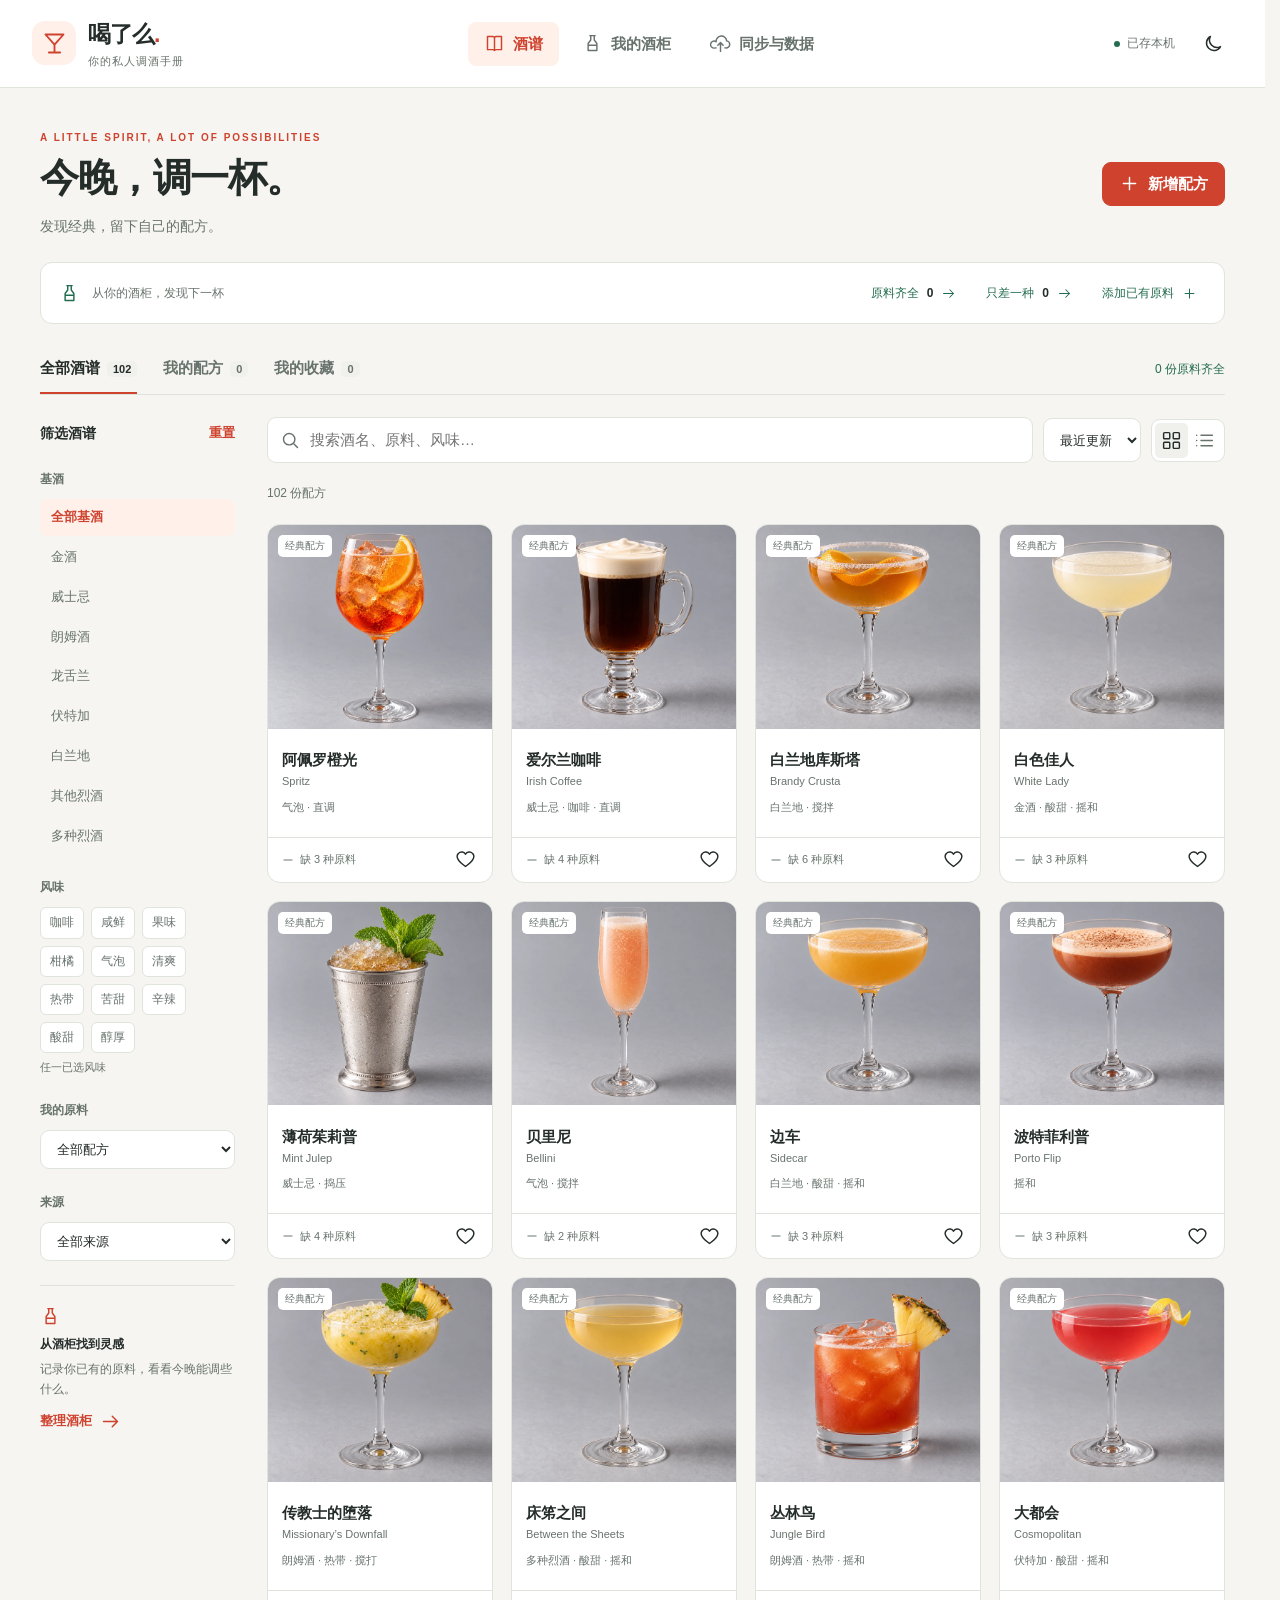
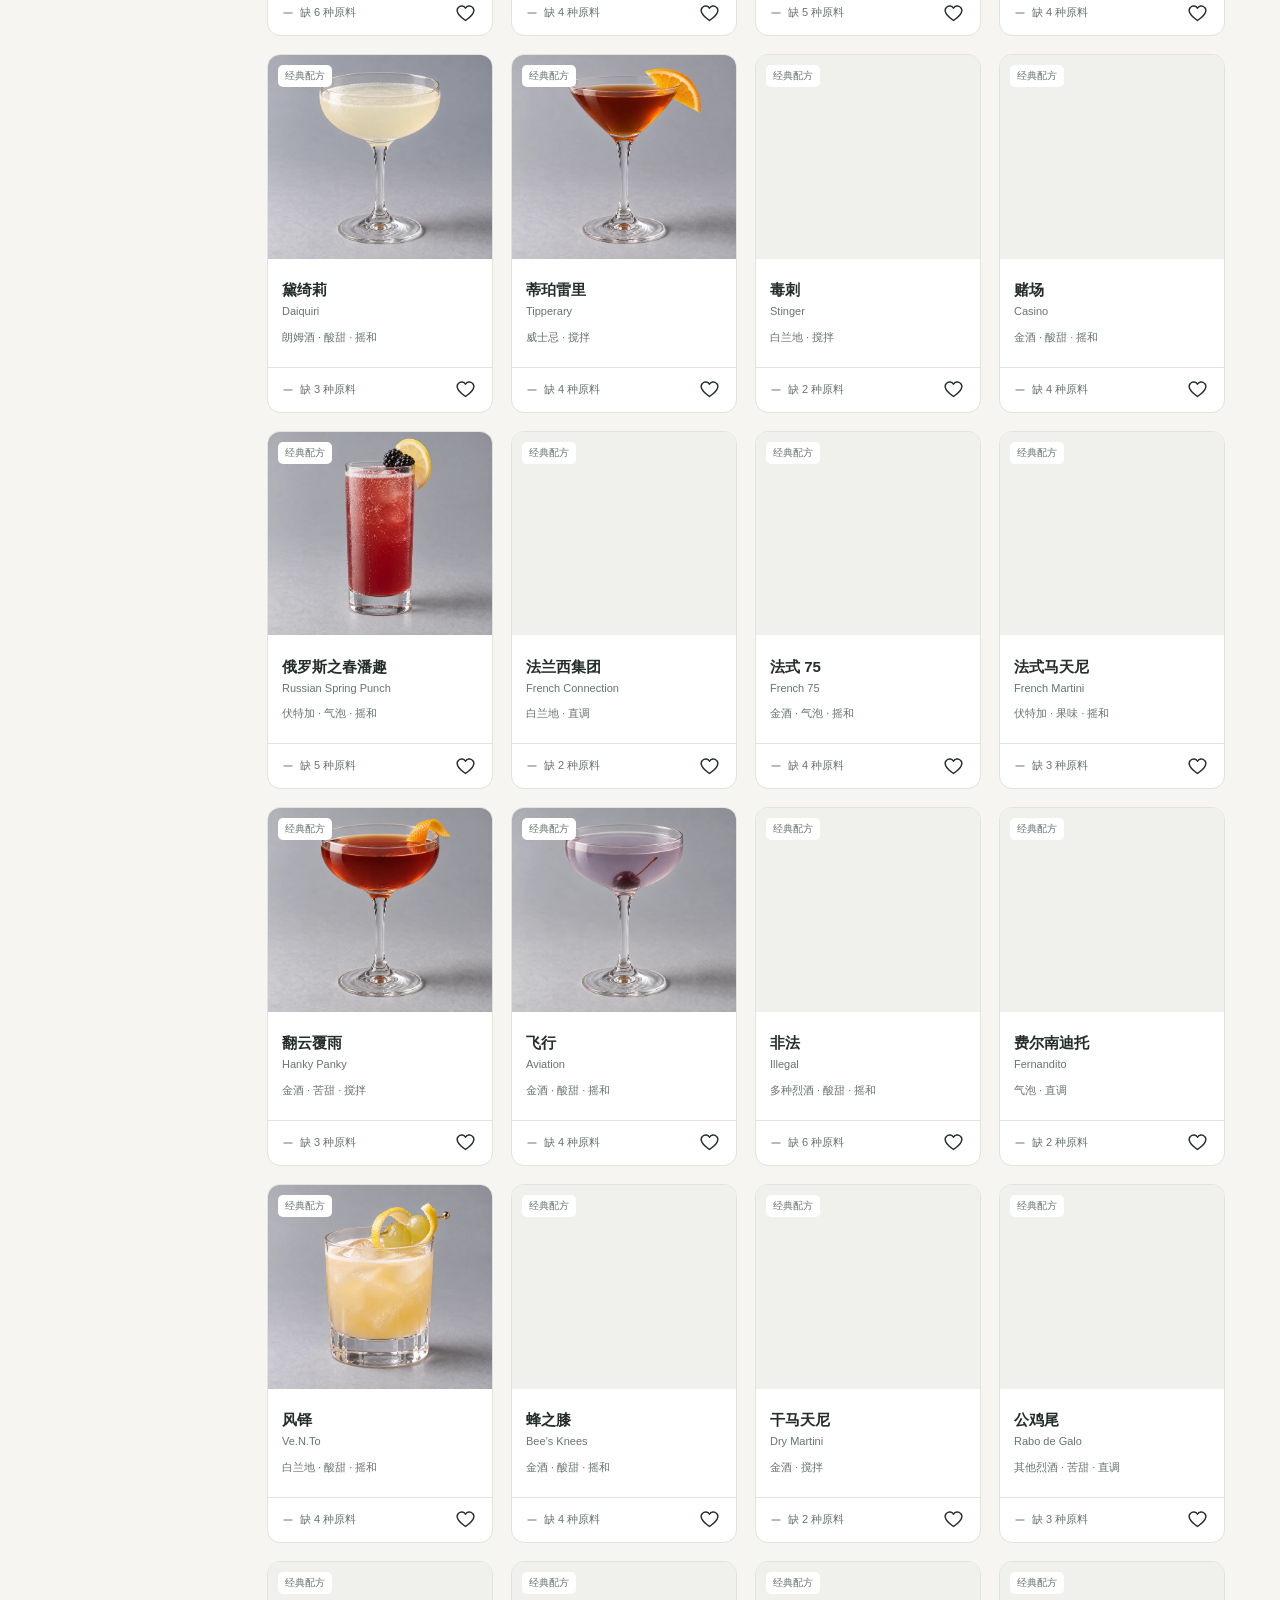
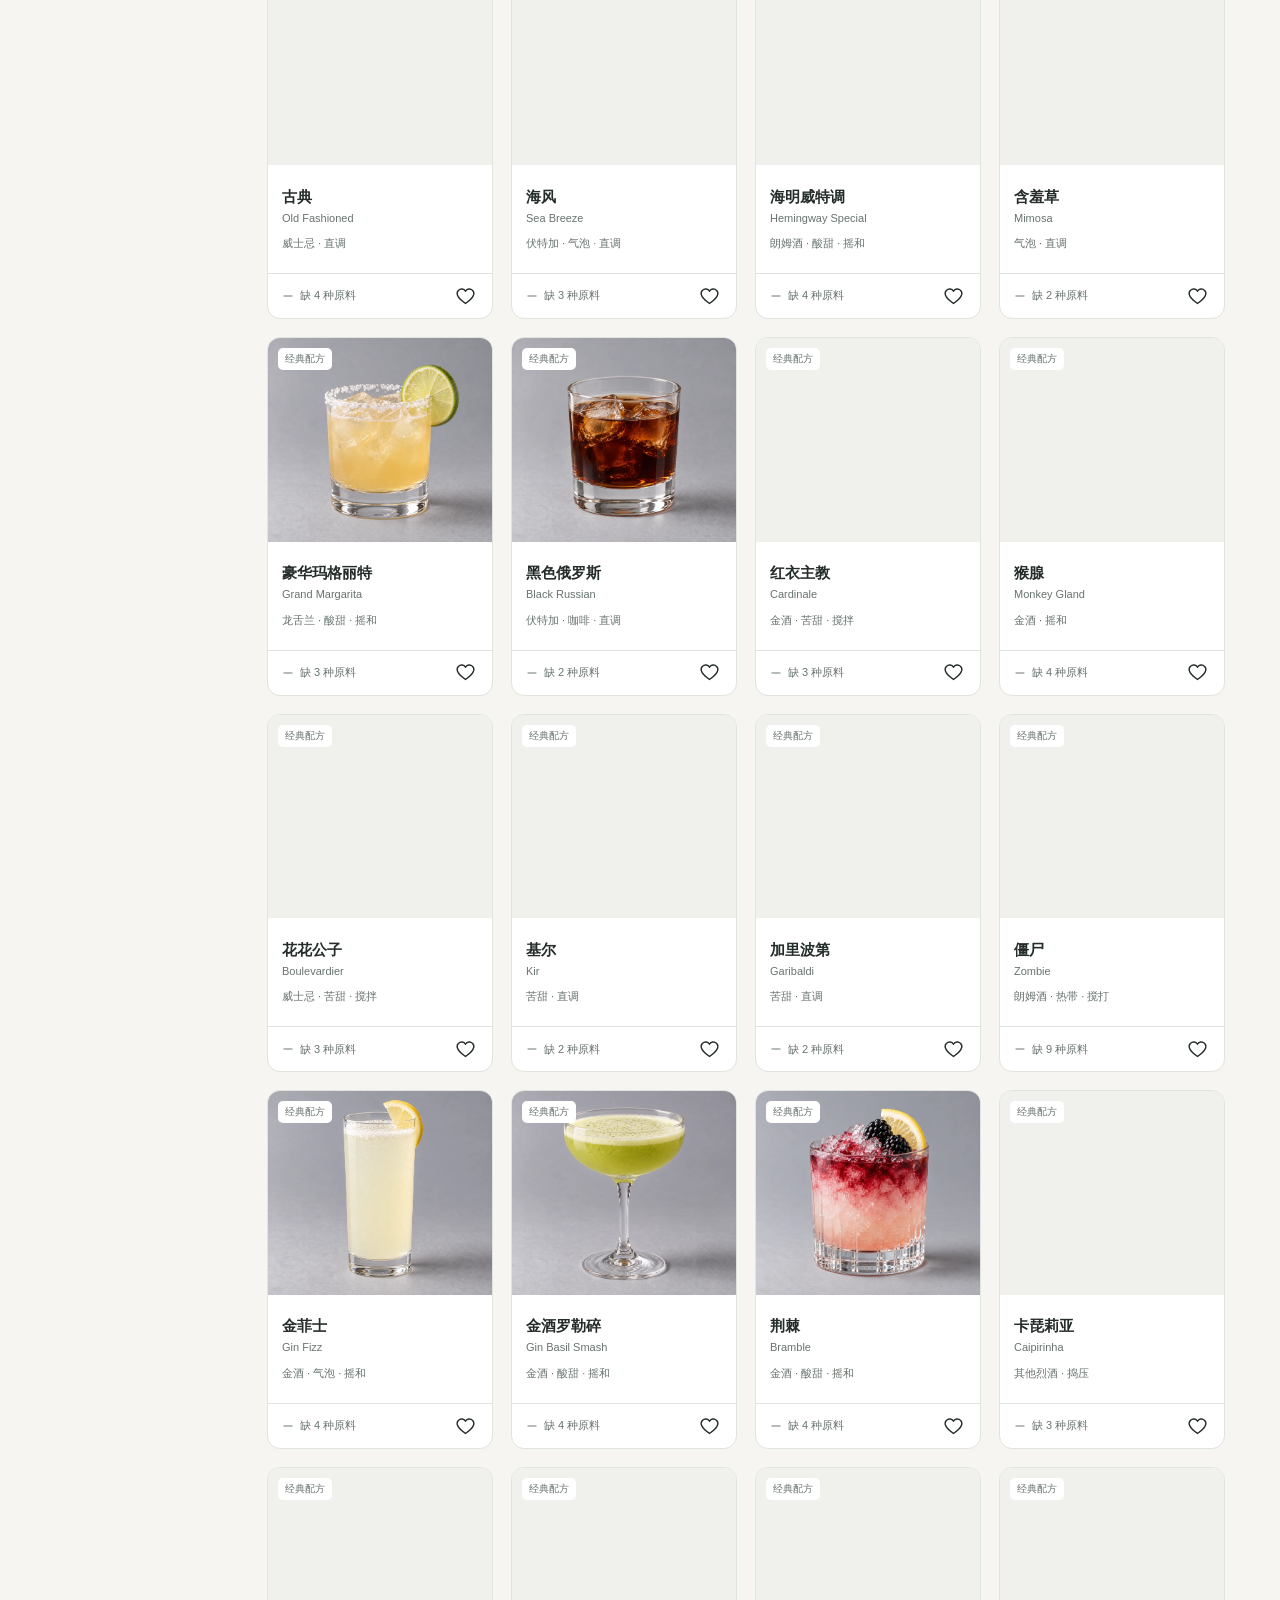
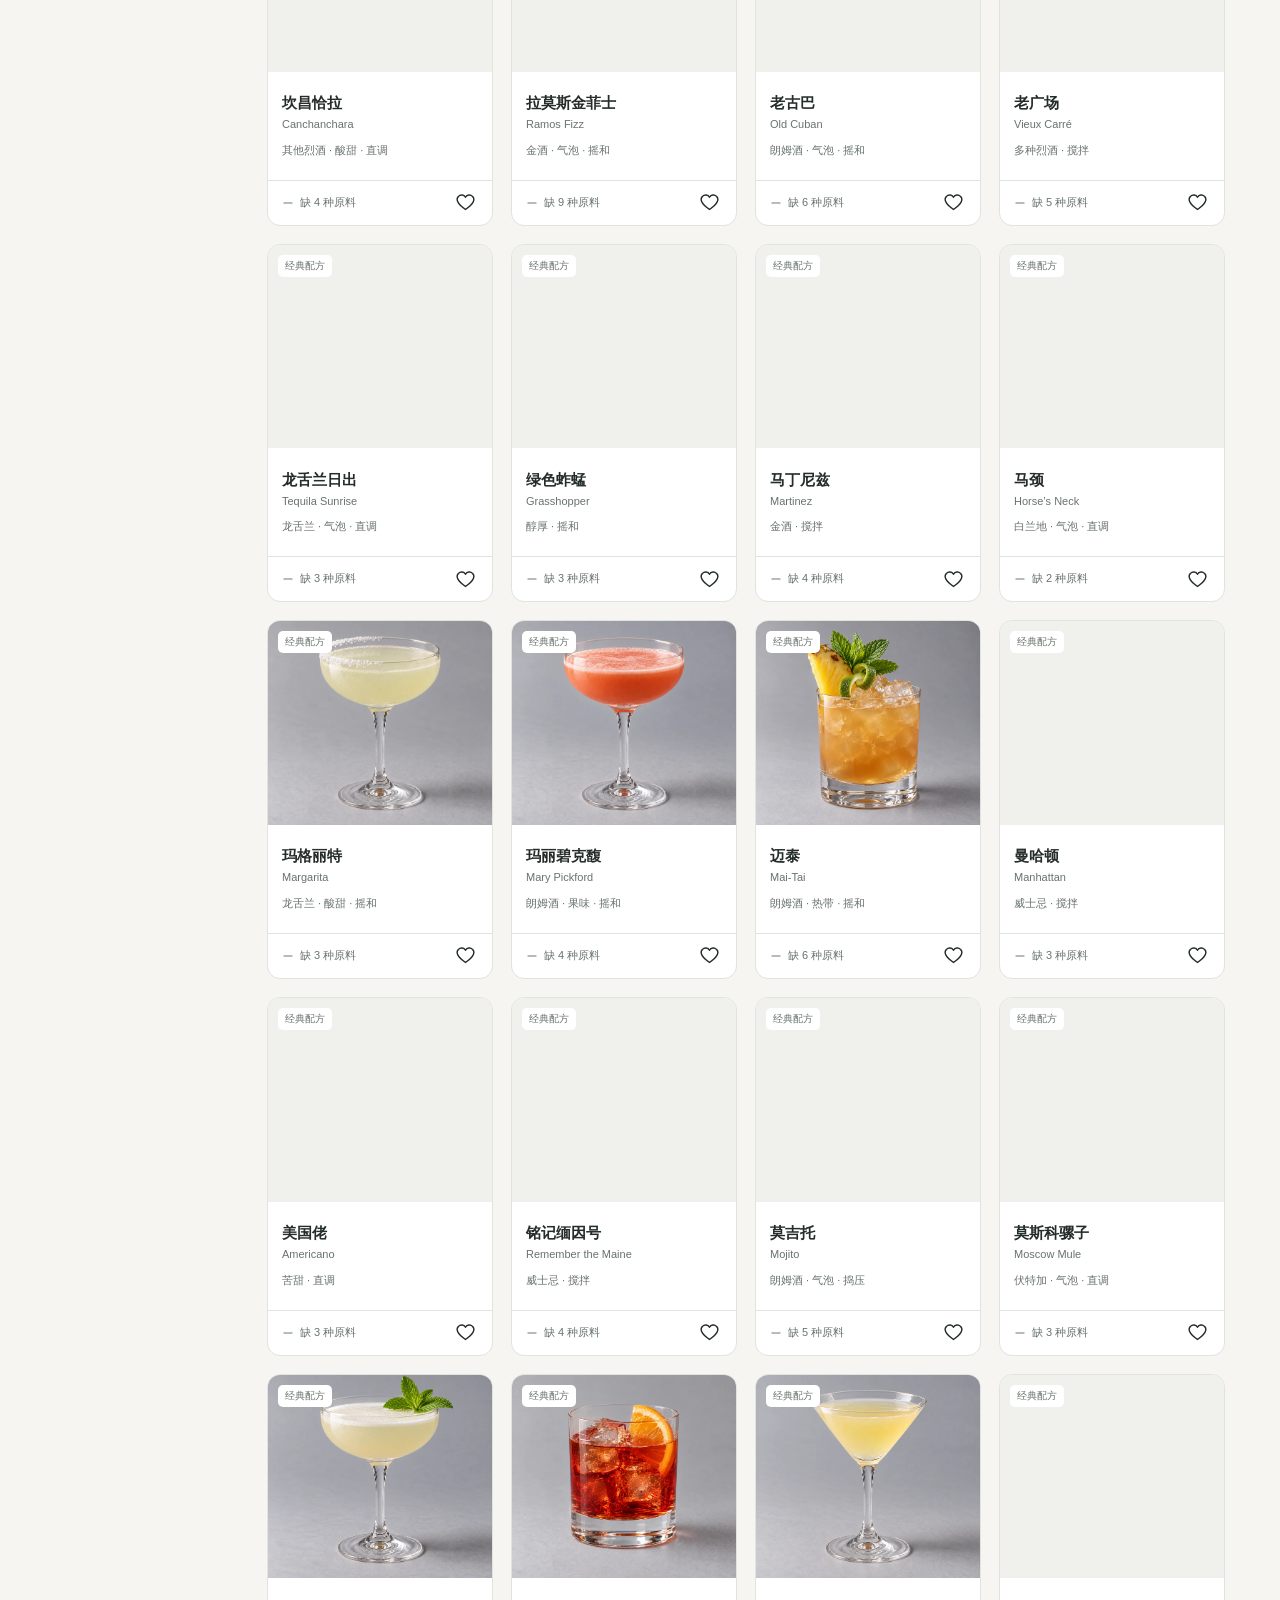
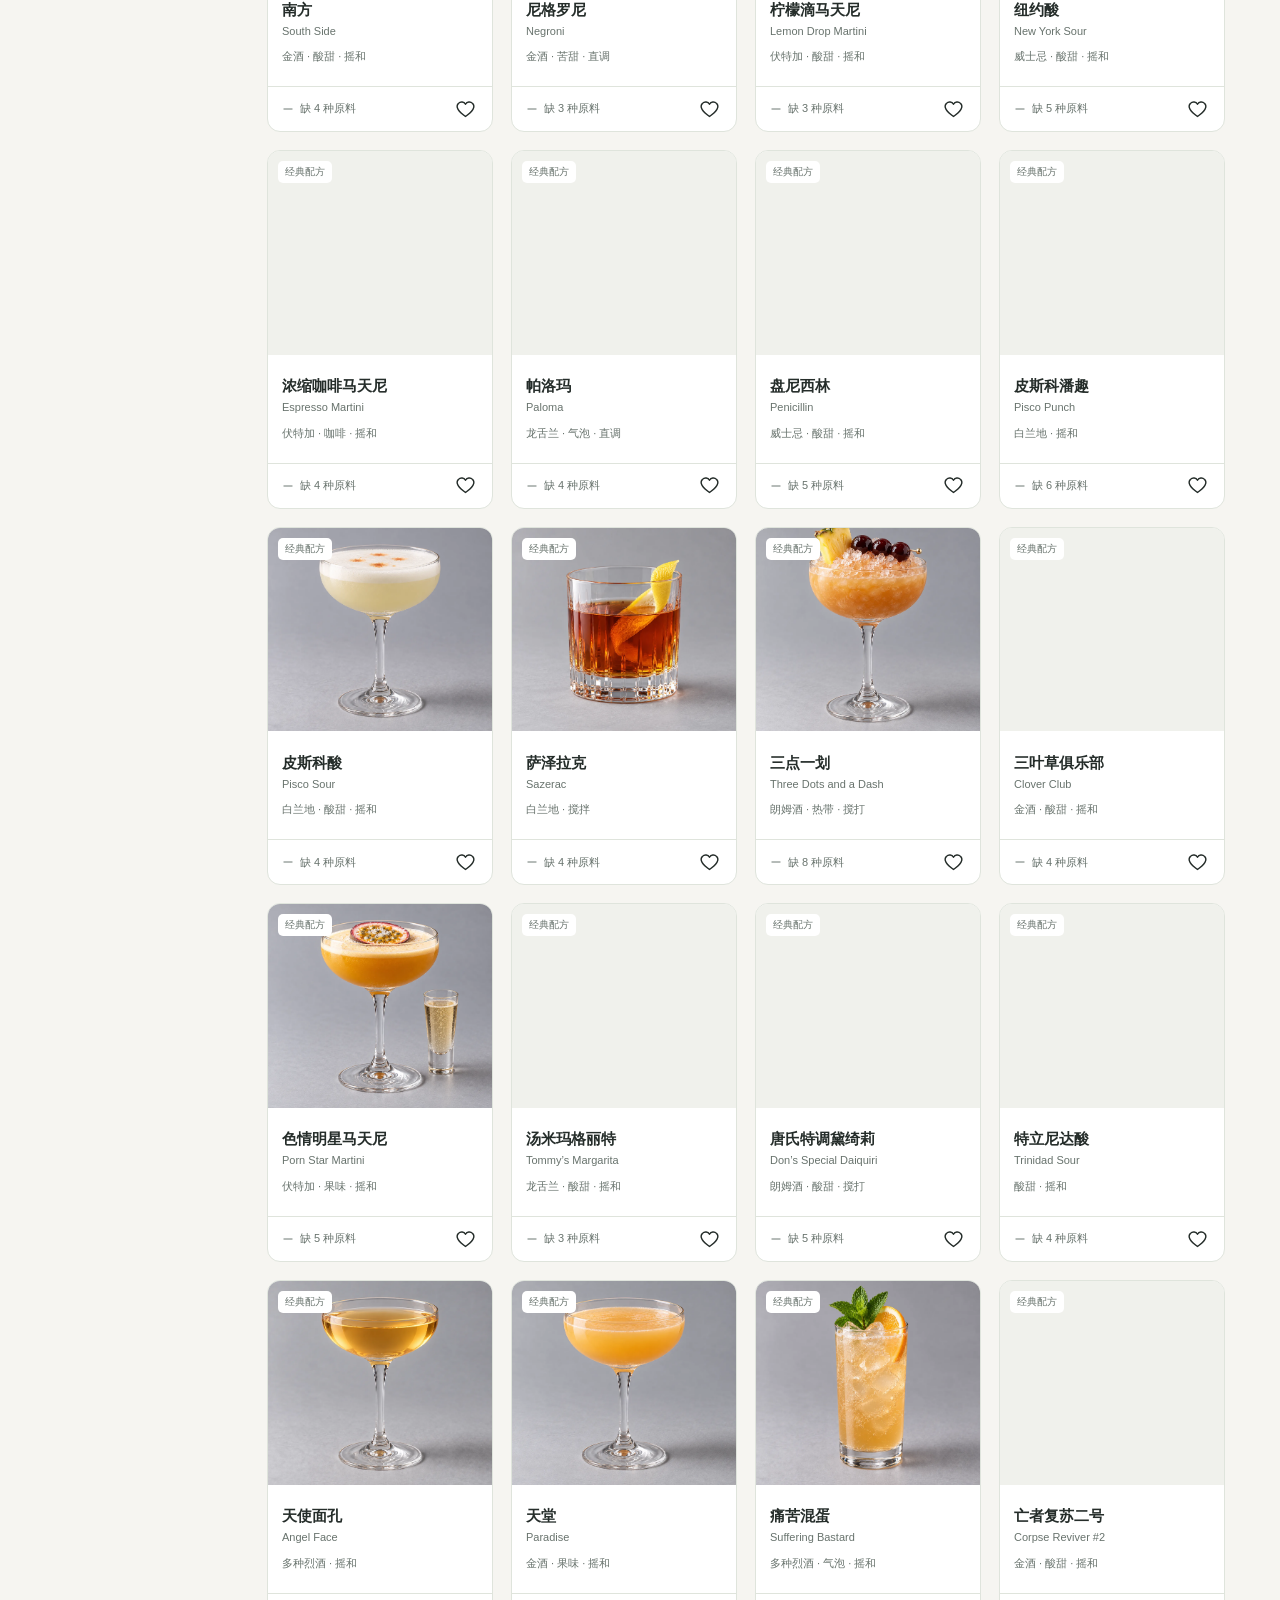
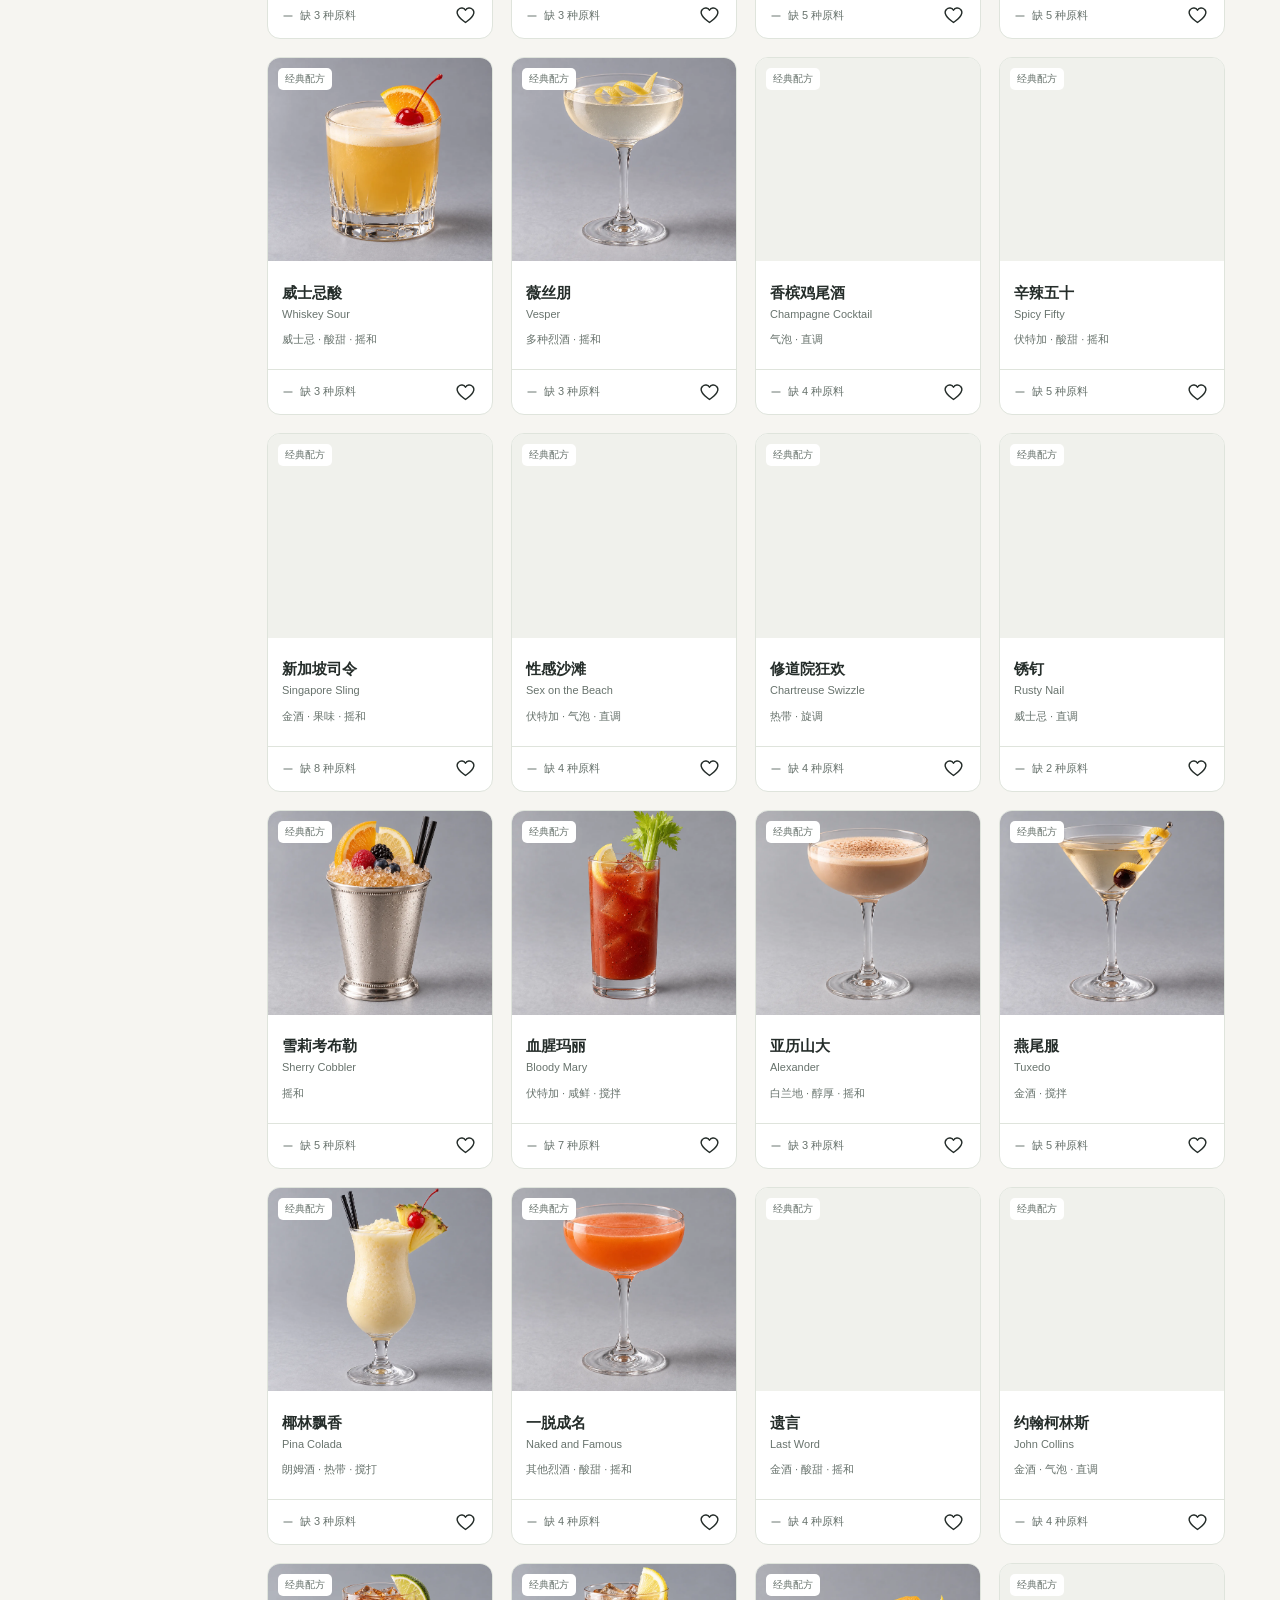
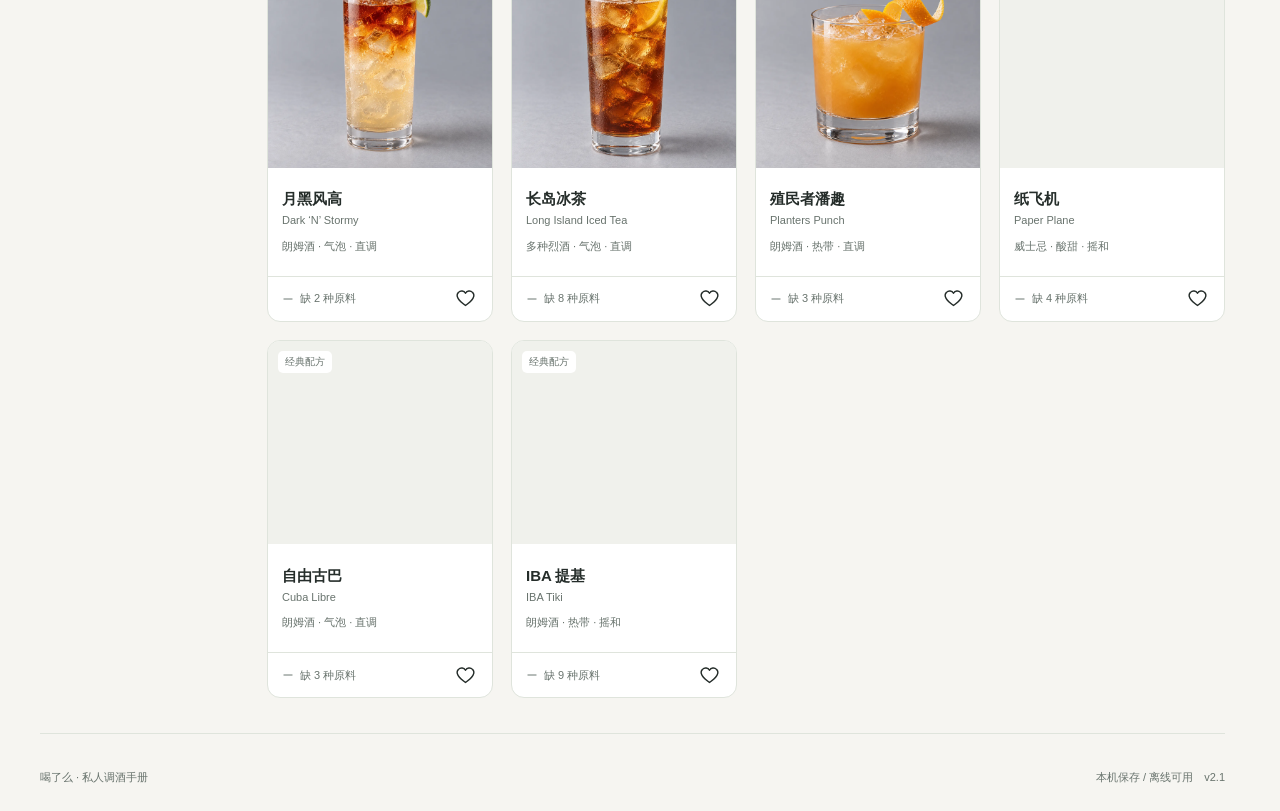
==== commit 23c7dd6d: "Improve Mixbook usability, data reliability and offline performance" ====
--- a/index.html
+++ b/index.html
@@ -23,10 +23,11 @@
     <script>
       try {
         const theme = localStorage.getItem("mixbook.theme");
-        if (theme) document.documentElement.dataset.theme = theme;
+        if (["light", "dark"].includes(theme)) document.documentElement.dataset.theme = theme;
       } catch (e) {}
     </script>
     <link rel="stylesheet" href="./styles.css" />
+    <script defer src="./boot.js"></script>
     <script defer src="./core.js"></script>
     <script defer src="./catalog.js"></script>
     <script defer src="./hierarchy.js"></script>
@@ -34,7 +35,20 @@
   </head>
   <body>
     <a class="skip-link" href="#main-content">跳到主要内容</a>
-    <div id="app"><div class="boot">正在打开喝了么…</div></div>
+    <div id="app">
+      <div class="boot" role="status" aria-live="polite">
+        <span class="boot-mark" aria-hidden="true">喝了么.</span>
+        <p id="boot-message">正在打开你的私人调酒手册…</p>
+        <div class="boot-skeleton" aria-hidden="true"><span></span><span></span><span></span></div>
+        <button id="boot-retry" class="btn" hidden>重新加载</button>
+      </div>
+    </div>
+    <dialog id="filter-dialog" class="filter-dialog" aria-label="筛选与分类"></dialog>
+    <div id="update-banner" class="update-banner" role="status" hidden>
+      <span>新版本已准备好，本机记录会保留。</span>
+      <button class="btn small primary" data-action="apply-update">更新页面</button>
+      <button class="icon-button" data-action="dismiss-update" aria-label="稍后更新">×</button>
+    </div>
     <dialog
       id="detail-dialog"
       class="detail-dialog"
--- a/styles.css
+++ b/styles.css
@@ -2795,3 +2795,104 @@
 .btn.danger {
   color: var(--error);
 }
+
+/* v2.1: task shortcuts, consistent feedback and accessible compact layouts. */
+html { scrollbar-gutter: stable; }
+body:has(dialog[open]) { overflow: hidden; }
+button, a, input, select, textarea { -webkit-tap-highlight-color: transparent; }
+button:disabled { cursor: not-allowed; }
+.page-heading { margin-bottom: 25px; }
+.discovery-strip {
+  display: flex; align-items: center; justify-content: space-between;
+  gap: 12px 20px; padding: 14px 18px; margin-bottom: 20px;
+  background: var(--surface); border: 1px solid var(--line); border-radius: 12px;
+  font-size: 12px; color: var(--muted);
+}
+.discovery-strip > div, .discovery-actions { display: flex; align-items: center; gap: 12px; }
+.discovery-strip > div > svg { color: var(--green); }
+.discovery-strip strong { color: var(--ink); font-variant-numeric: tabular-nums; }
+.discovery-link { display: inline-flex; align-items: center; gap: 8px; min-height: 32px; color: var(--green); padding: 3px 9px; border-radius: 6px; }
+.discovery-link:hover { background: var(--green-soft); }
+.discovery-link svg { width: 15px; height: 15px; }
+.collection-bar { margin-bottom: 22px; }
+.results-heading { align-items: flex-start; flex-wrap: wrap; }
+#results-summary { flex-shrink: 0; padding-top: 6px; }
+#active-filters { justify-content: flex-end; }
+.chip.removable { color: var(--accent); border-color: var(--accent); background: var(--accent-soft); min-height: 32px; max-width: 100%; overflow-wrap: anywhere; text-align: left; }
+.chip.removable svg { width: 13px; height: 13px; }
+.chip.removable:hover { box-shadow: 0 0 0 1px var(--accent); }
+.recipe-card:focus-within { border-color: var(--accent); }
+.card-main:focus-visible { outline-offset: -4px; border-radius: 8px; }
+.card-visual { background: var(--soft); }
+.card-main h3, .stock-identity strong, .detail-identity h2 { overflow-wrap: anywhere; }
+.catalog-photo { transition: transform .25s ease; }
+@media (hover: hover) and (prefers-reduced-motion: no-preference) {
+  .card-visual:hover .catalog-photo { transform: scale(1.035); }
+}
+.empty > svg { width: 36px; height: 36px; }
+.empty .btn svg { width: 19px; height: 19px; }
+.empty .btn + .btn { margin-left: 8px; }
+.empty p { max-width: 440px; margin-inline: auto; }
+.filter-close, .filter-apply { display: none; }
+.detail-photo { background: var(--soft); }
+.detail-body, .editor-body, .picker-body { overscroll-behavior: contain; }
+.detail-identity h2 { letter-spacing: -.6px; }
+.notes-box p { white-space: pre-wrap; overflow-wrap: anywhere; }
+.ingredient-edit-row:focus-within { border-color: var(--accent); }
+input[aria-invalid="true"], textarea[aria-invalid="true"] { border-color: var(--error); }
+.update-banner {
+  position: fixed; z-index: 40; bottom: 22px; left: 50%; transform: translateX(-50%);
+  display: flex; align-items: center; gap: 12px; padding: 12px 16px;
+  width: max-content; max-width: calc(100% - 32px); background: var(--surface);
+  border: 1px solid var(--line); border-radius: 14px; box-shadow: var(--shadow); font-size: 13px;
+}
+.boot { max-width: 900px; margin: auto; padding: 70px 24px; }
+.boot-mark { display: block; font-size: 30px; font-weight: 750; color: var(--ink); margin-bottom: 10px; }
+.boot-skeleton { display: grid; grid-template-columns: repeat(3, 1fr); gap: 16px; margin: 30px 0; }
+.boot-skeleton span { height: 210px; border-radius: 14px; background: var(--soft); border: 1px solid var(--line); }
+.top-status:has(.status-text) { font-variant-numeric: tabular-nums; }
+@media (max-width: 850px) {
+  .discovery-strip { flex-wrap: wrap; }
+  .discovery-actions { flex-wrap: wrap; }
+}
+@media (max-width: 650px) {
+  .shell { padding-top: 24px; }
+  .page-heading { margin-bottom: 20px; }
+  .discovery-strip { padding: 11px 12px; gap: 6px; margin-bottom: 16px; }
+  .discovery-strip > div { gap: 7px; }
+  .discovery-actions { width: 100%; justify-content: space-between; }
+  .discovery-link { padding: 4px 0; font-size: 11px; min-height: 40px; gap: 5px; }
+  .discovery-actions .discovery-link:last-child svg { display: none; }
+  .collection-bar { margin-bottom: 17px; }
+  .recipe-toolbar { margin-bottom: 10px; }
+  .results-heading { margin-bottom: 12px; gap: 5px; }
+  #active-filters { justify-content: flex-start; }
+  .card-main { min-height: 94px; }
+  .card-facts, .match-label, .recipe-en { font-size: 11px; }
+  .icon-button { min-width: 44px; min-height: 44px; }
+  .chip.removable, .filter-choice { min-height: 40px; }
+  input:not([type="checkbox"]):not([type="radio"]), select, textarea { font-size: 16px; }
+  .sort-control select { font-size: 13px; }
+  #filter-dialog[open] {
+    display: flex; flex-direction: column; padding: 0; margin: auto 0 0;
+    position: fixed; inset: auto 0 0; width: 100%; max-width: 100%;
+    max-height: 88dvh; border-radius: 20px 20px 0 0; border: 0;
+    box-shadow: var(--shadow); overflow: hidden;
+  }
+  #filter-dialog .filter-rail, #filter-dialog .pantry-sidebar {
+    display: block; padding: 0 20px calc(20px + env(safe-area-inset-bottom));
+    margin: 0; background: var(--surface); border: 0; border-radius: 0;
+    overflow: auto; overscroll-behavior: contain;
+  }
+  #filter-dialog .filter-head { position: sticky; top: 0; background: var(--surface); z-index: 2; padding: 14px 0 10px; margin-bottom: 12px; border-bottom: 1px solid var(--line); }
+  #filter-dialog .filter-head h2 { font-size: 17px; }
+  #filter-dialog .filter-close { display: inline-flex; }
+  #filter-dialog .filter-apply { display: flex; position: sticky; bottom: 0; width: 100%; margin-top: 18px; min-height: 46px; box-shadow: 0 0 0 8px var(--surface); }
+  #filter-dialog .chip { min-height: 40px; }
+  .update-banner { bottom: calc(78px + env(safe-area-inset-bottom)); flex-wrap: wrap; gap: 6px 10px; }
+  .update-banner > span { flex-basis: 100%; }
+  .boot-skeleton { gap: 8px; }
+  .boot-skeleton span { height: 150px; }
+}
+
+@media (max-width: 650px) { html { scrollbar-gutter: auto; } }
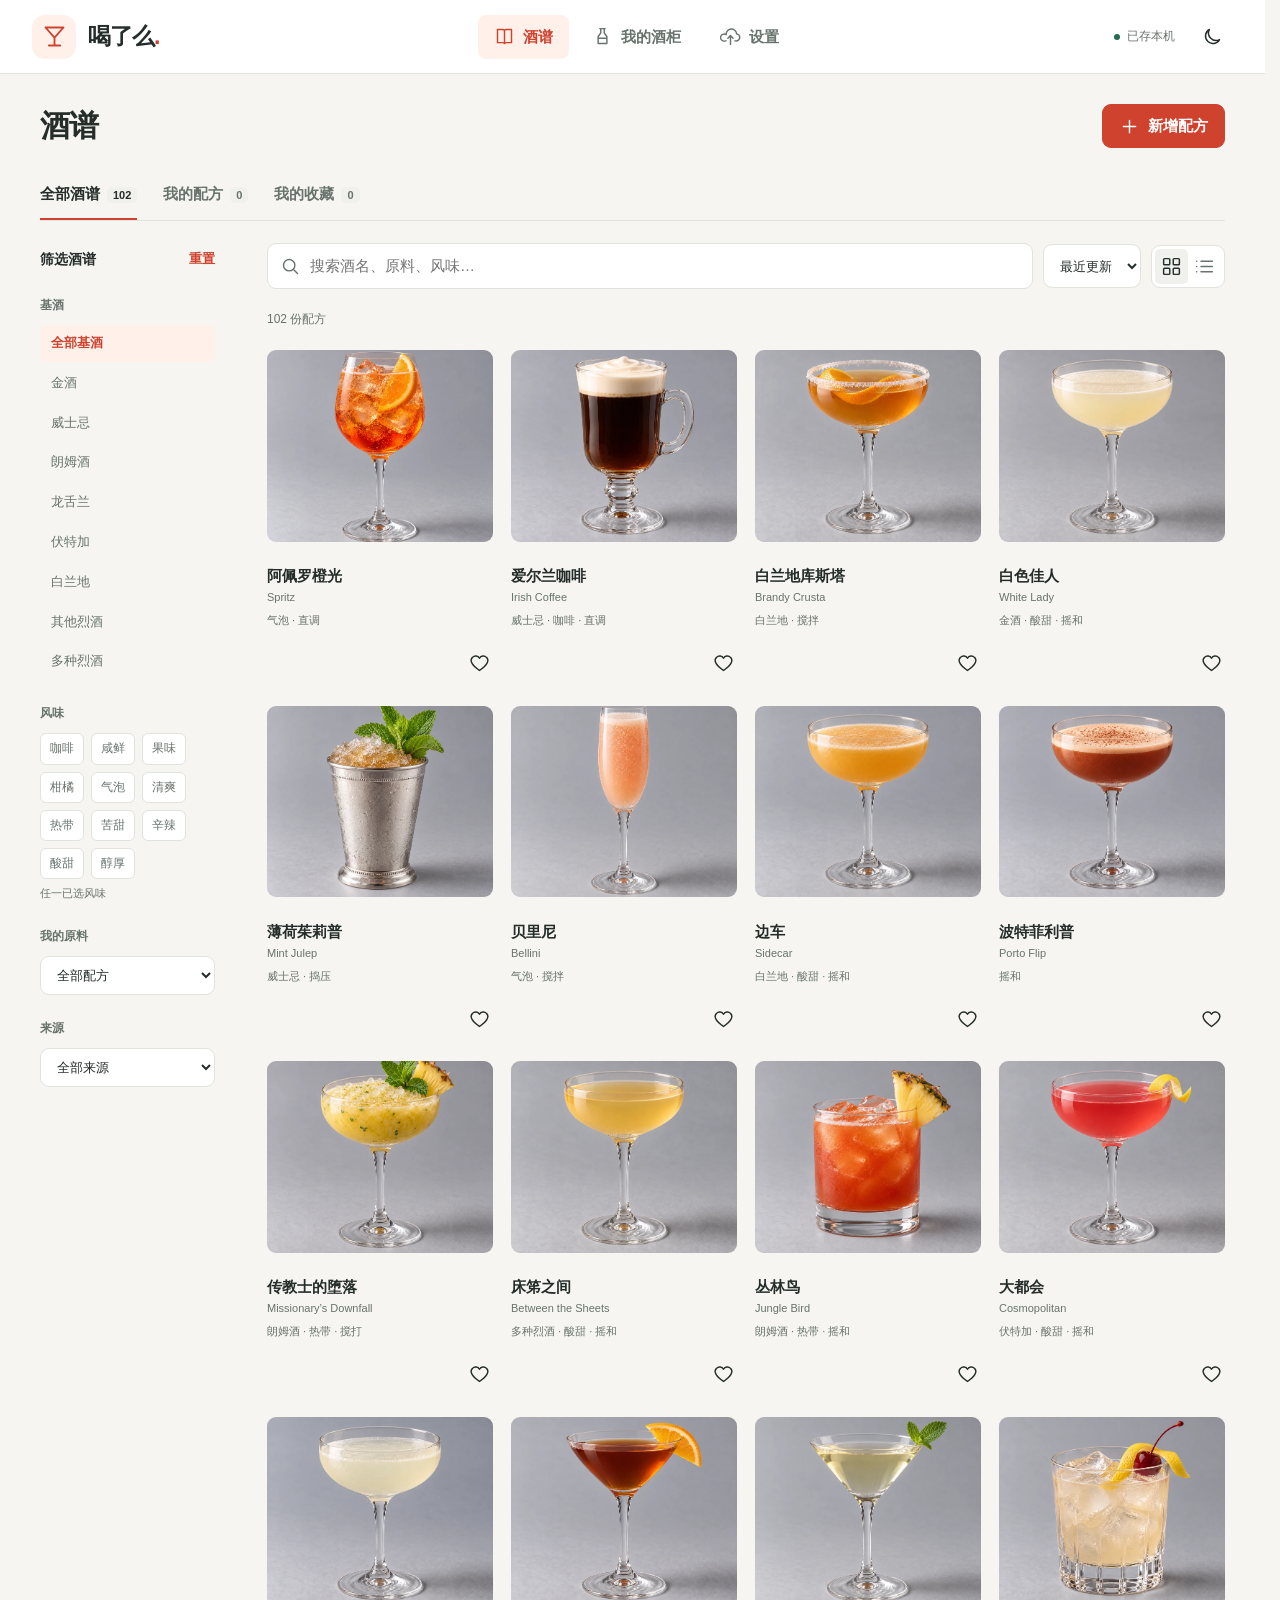
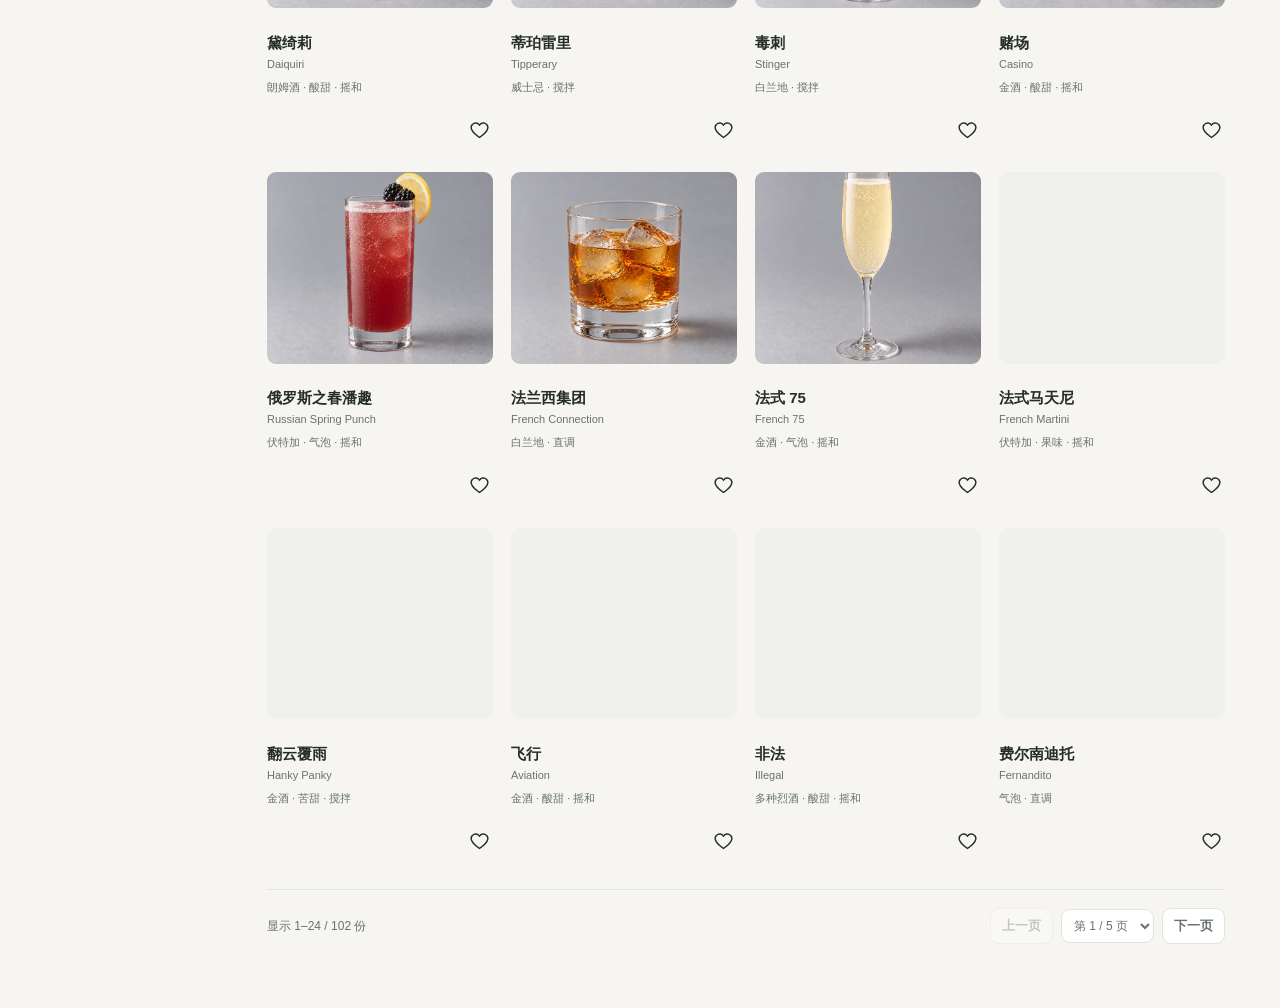
==== commit ea851230: "Unify save and cancel behavior and simplify the whole user interface" ====
--- a/index.html
+++ b/index.html
@@ -9,10 +9,10 @@
     <meta name="theme-color" content="#d94a32" />
     <meta
       name="description"
-      content="喝了么：简洁好用的私人鸡尾酒配方与酒柜。"
+      content="鸡尾酒配方、原料与个人调制记录。"
     />
     <meta name="referrer" content="no-referrer" />
-    <title>喝了么 · 私人调酒手册</title>
+    <title>喝了么 · 鸡尾酒配方</title>
     <link
       rel="icon"
       type="image/svg+xml"
@@ -38,14 +38,14 @@
     <div id="app">
       <div class="boot" role="status" aria-live="polite">
         <span class="boot-mark" aria-hidden="true">喝了么.</span>
-        <p id="boot-message">正在打开你的私人调酒手册…</p>
+        <p id="boot-message">正在加载…</p>
         <div class="boot-skeleton" aria-hidden="true"><span></span><span></span><span></span></div>
         <button id="boot-retry" class="btn" hidden>重新加载</button>
       </div>
     </div>
     <dialog id="filter-dialog" class="filter-dialog" aria-label="筛选与分类"></dialog>
     <div id="update-banner" class="update-banner" role="status" hidden>
-      <span>新版本已准备好，本机记录会保留。</span>
+      <span>有可用更新。</span>
       <button class="btn small primary" data-action="apply-update">更新页面</button>
       <button class="icon-button" data-action="dismiss-update" aria-label="稍后更新">×</button>
     </div>
--- a/styles.css
+++ b/styles.css
@@ -1294,7 +1294,7 @@
   position: fixed;
   bottom: 28px;
   left: 50%;
-  transform: translateX(-50%) translateY(15px);
+  transform: translateX(-50%);
   opacity: 0;
   pointer-events: none;
   z-index: 20;
@@ -1305,9 +1305,7 @@
   color: var(--surface);
   box-shadow: var(--shadow);
   font-size: 13px;
-  transition:
-    opacity 0.2s,
-    transform 0.2s;
+  transition: opacity 0.15s;
 }
 #toast.show {
   opacity: 1;
@@ -2896,3 +2894,259 @@
 }
 
 @media (max-width: 650px) { html { scrollbar-gutter: auto; } }
+
+/* v2.3: content first. Dividers establish hierarchy; only inputs need frames. */
+.eyebrow:empty, .page-heading p:empty { display: none; }
+.topbar { height: 74px; }
+.shell { max-width: 1440px; padding-top: 30px; }
+.page-heading { margin-bottom: 22px; }
+.page-heading h1 { font-size: 30px; letter-spacing: -.8px; }
+.page-heading p { font-size: 12px; margin-top: 6px; }
+.discovery-strip { border: 0; background: none; padding: 0 0 20px; margin-bottom: 0; gap: 18px; }
+.discovery-strip > div:first-child { display: none; }
+.discovery-actions { width: 100%; justify-content: flex-start; gap: 24px; }
+.discovery-link { font-size: 12px; }
+.discovery-link:last-child { margin-left: auto; }
+.collection-bar { margin-bottom: 22px; }
+.recipe-toolbar { background: none; border: 0; padding: 0; }
+.search-field { border-radius: 7px; }
+.filter-rail { padding-right: 20px; }
+.base-filter-list .filter-choice { display: flex; justify-content: space-between; align-items: center; }
+.base-filter-list small { color: var(--muted); font-size: 10px; }
+.recipe-card { border: 0; border-radius: 0; background: none; overflow: visible; }
+.recipe-card:hover { transform: none; box-shadow: none; }
+.card-visual { border-radius: 9px; overflow: hidden; }
+.card-main { width: 100%; text-align: left; padding: 12px 0 8px; }
+.card-main h3 { font-size: 15px; }
+.card-facts { margin-top: 5px; }
+.card-provenance { display: none; }
+.card-bottom { border: 0; padding: 0 0 10px; }
+.catalog-photo { aspect-ratio: 1.18; }
+.recipe-card:focus-within { outline: 2px solid var(--accent); outline-offset: 5px; border-radius: 6px; }
+.result-grid.is-list .recipe-card { border-bottom: 1px solid var(--line); padding-bottom: 12px; }
+#recipe-results { scroll-margin-top: 20px; }
+.pagination { display: flex; justify-content: space-between; gap: 18px; align-items: center; margin-top: 24px; padding-top: 18px; border-top: 1px solid var(--line); color: var(--muted); font-size: 12px; }
+.pagination:empty { display: none; }
+.pagination > div { display: flex; gap: 8px; align-items: center; }
+.pagination select { width: auto; padding: 8px; background: var(--surface); }
+.pagination button:disabled, .row-order button:disabled { cursor: default; opacity: .35; }
+.pantry-opportunities { margin: 0 0 24px; font-size: 12px; color: var(--muted); }
+.pantry-opportunities summary { cursor: pointer; }
+.pantry-opportunities > div { display: flex; gap: 24px; flex-wrap: wrap; padding-top: 12px; }
+.pantry-opportunities button { display: flex; gap: 12px; align-items: center; color: var(--ink); text-align: left; }
+.pantry-opportunities button small { color: var(--green); }
+.pantry-opportunities button svg { width: 14px; height: 14px; vertical-align: middle; }
+.material-list { gap: 0; }
+.stock-card, .directory-card { border: 0; border-bottom: 1px solid var(--line); border-radius: 0; padding: 16px 0; background: none; }
+.stock-card:hover { background: var(--soft); }
+.material-avatar { background: none; border-radius: 0; }
+.stock-identity > small { color: var(--muted); }
+#editor-dialog { width: 880px; }
+.editor-layout { display: block; }
+.editor-fields { min-width: 0; }
+.editor-section { border: 0; margin-bottom: 24px; padding-bottom: 8px; }
+.editor-section h2 { color: var(--ink); font-size: 16px; }
+#editor-identity .section-heading { display: none; }
+.ingredient-edit-row { background: none; border: 0; border-bottom: 1px solid var(--line); border-radius: 0; padding: 0 0 12px; margin-bottom: 14px; }
+.material-target { border: 0; border-radius: 6px; background: var(--soft); padding: 12px; }
+.material-target strong { font-size: 13px; }
+.row-options { margin-top: 7px; }
+.row-options summary { font-size: 11px; color: var(--muted); cursor: pointer; width: fit-content; padding: 4px 0; }
+.row-settings { margin-top: 8px; padding: 6px 0; }
+.row-order { display: flex; gap: 12px; margin-right: auto; }
+.row-order .link-button { font-size: 11px; }
+.add-row { border: 0; background: none; justify-content: flex-start; padding: 6px 0; color: var(--accent); }
+.garnish-editor, .editor-advanced { margin-top: 16px; }
+.garnish-editor summary, .editor-advanced summary, .stock-extra summary, .optional-fields summary { cursor: pointer; font-size: 13px; color: var(--muted); font-weight: 500; }
+.stock-extra summary, .optional-fields summary { margin-bottom: 16px; }
+.paste-panel { border: 0; background: none; padding: 0 0 14px; }
+#material-dialog { width: 620px; }
+.picker-controls { padding-bottom: 12px; }
+.picker-body { overscroll-behavior: contain; }
+.picker-result-head { font-size: 11px; margin: 6px 0 14px; }
+.picker-group { margin-bottom: 18px; }
+.picker-group h3 { font-size: 11px; color: var(--muted); font-weight: 500; margin: 14px 0 6px; }
+.picker-item { display: flex; width: 100%; gap: 14px; align-items: center; padding: 12px 6px; text-align: left; border: 0; border-bottom: 1px solid var(--line); border-radius: 0; background: none; }
+.picker-item:hover { background: var(--soft); }
+.picker-item .picker-identity { flex: 1; min-width: 0; }
+.picker-item .picker-kind { flex: 0 0 auto; width: auto; max-width: 100px; font-size: 11px; }
+.picker-item strong { display: block; font-size: 14px; font-weight: 550; }
+.picker-item small { color: var(--muted); font-size: 11px; margin-top: 2px; }
+.picker-item small:empty { display: none; }
+.picker-item > svg { width: 16px; height: 16px; flex: 0 0 auto; color: var(--muted); }
+.picker-item:disabled { opacity: 1; cursor: default; color: var(--muted); }
+.picker-item:disabled > svg { color: var(--green); }
+.picker-more { width: auto; font-size: 12px; margin: 10px 0; }
+.related-materials { margin-top: 20px; }
+.related-materials > summary { cursor: pointer; color: var(--muted); font-size: 12px; }
+.quick-new { border: 0; border-top: 1px solid var(--line); border-radius: 0; padding: 16px 0 0; margin-top: 20px; background: none; }
+.quick-new summary { font-size: 13px; color: var(--accent); }
+.quick-new form { padding: 16px 0 0; }
+.quick-new .optional-fields summary { color: var(--muted); font-size: 12px; }
+#detail-dialog { width: 950px; }
+.detail-hero { padding: 0; background: none; border-radius: 0; }
+.detail-photo { border-radius: 8px; }
+.detail-identity h2 { font-size: 30px; }
+.version-section { margin-bottom: 12px; }
+.version-section .section-heading { margin-bottom: 8px; }
+.version-tabs[hidden] { display: none; }
+.detail-status { margin: 14px 0 24px; }
+.detail-columns { gap: 32px; }
+.detail-columns > section { min-width: 0; background: none; padding: 0; border: 0; }
+.notes-box { border: 0; border-left: 2px solid var(--line); border-radius: 0; padding: 0 0 0 16px; background: none; }
+.data-overview { display: flex; gap: 40px; margin: 0 0 28px; }
+.data-overview > div { display: flex; gap: 10px; align-items: baseline; }
+.data-overview span { font-size: 12px; color: var(--muted); }
+.data-overview strong { font-size: 21px; font-weight: 500; }
+.panel { border: 0; border-radius: 0; background: none; box-shadow: none; padding: 0 0 26px; margin-bottom: 26px; border-bottom: 1px solid var(--line); }
+.connection-summary { border: 0; background: none; padding: 10px 0; }
+.connection-icon { display: none; }
+.setup-guide summary { cursor: pointer; font-weight: 500; }
+.setup-guide[open] .steps-list { margin-top: 18px; }
+.danger-zone { border: 0; }
+@media (max-width: 650px) {
+  .topbar { height: 64px; }
+  .shell { padding: 22px 16px 90px; }
+  .page-heading h1 { font-size: 26px; }
+  .page-heading { margin-bottom: 18px; }
+  .discovery-actions { gap: 12px; flex-wrap: wrap; }
+  .discovery-link { font-size: 11px; }
+  .discovery-link:last-child { margin-left: 0; }
+  .discovery-strip { padding-bottom: 10px; }
+  .collection-bar { gap: 8px; }
+  .collection-bar > .link-button { font-size: 11px; white-space: nowrap; }
+  .view-tabs { gap: 16px; }
+  .view-tabs button { font-size: 12px; }
+  .card-main h3 { font-size: 14px; }
+  .pagination { flex-direction: column; gap: 12px; }
+  .pagination > div { width: 100%; justify-content: space-between; }
+  #editor-dialog, #material-dialog, #detail-dialog { width: 100%; }
+  .ingredient-edit-main { grid-template-columns: minmax(0, 1fr) 76px 34px; }
+  .ingredient-edit-main .material-target { grid-column: 1 / -1; }
+  .row-settings { gap: 12px; }
+  .picker-controls { flex-wrap: nowrap; gap: 8px; }
+  .picker-controls .search-field { flex-basis: auto; }
+  .picker-controls select { width: 95px; font-size: 12px; }
+  .picker-item { gap: 10px; padding: 12px 2px; }
+  .picker-item .picker-kind { max-width: 65px; }
+  .quick-new { padding: 16px 0 0; }
+  .data-overview { display: grid; grid-template-columns: 1fr 1fr; gap: 10px 20px; }
+  .pantry-opportunities > div { gap: 12px; flex-direction: column; }
+  .pantry-opportunities button { justify-content: space-between; }
+}
+@media (max-width: 380px) {
+  .collection-bar > .link-button svg { display: none; }
+  .view-tabs { gap: 12px; }
+}
+.advanced-sync { margin-top: 20px; color: var(--muted); font-size: 12px; }
+.advanced-sync summary { cursor: pointer; }
+.advanced-sync > div { margin-top: 12px; }
+/* v2.4 material library: identity, product information and personal notes. */
+#material-dialog { width: 740px; height: min(790px, 92dvh); overflow: hidden; }
+#material-dialog .picker-controls { padding: 20px 24px 12px; align-items: center; }
+#material-dialog .picker-controls > .btn { flex: 0 0 auto; height: 44px; }
+.picker-navigation { display: flex; align-items: center; justify-content: space-between; gap: 16px; padding: 0 24px 12px; border-bottom: 1px solid var(--line); flex-shrink: 0; }
+.picker-tabs { display: flex; gap: 22px; }
+.picker-tabs button { color: var(--muted); padding: 9px 0; border-bottom: 2px solid transparent; white-space: nowrap; font-size: 13px; }
+.picker-tabs button[aria-pressed=true] { color: var(--ink); border-color: var(--accent); font-weight: 600; }
+.picker-navigation select { width: 132px; min-height: 36px; font-size: 12px; background: transparent; }
+#material-dialog .picker-body { padding: 8px 24px 24px; }
+.picker-result-count { color: var(--muted); font-size: 11px; margin: 8px 0 16px; }
+.picker-group h3 { font-size: 12px; font-weight: 600; color: var(--ink); margin: 18px 0 4px; }
+.picker-item { padding: 14px 4px; gap: 14px; }
+.picker-item .picker-symbol { flex: 0 0 22px; color: var(--muted); display: grid; place-items: center; }
+.picker-symbol svg { width: 20px; height: 20px; }
+.picker-item .picker-identity { flex: 1; }
+.picker-item .picker-kind { font-size: 11px; }
+.picker-footer { display: flex; align-items: center; justify-content: space-between; gap: 12px; padding: 14px 24px; border-top: 1px solid var(--line); flex-shrink: 0; }
+.picker-footer > span { color: var(--muted); font-size: 11px; }
+.definition-mode #quick-material-form { display: flex; flex-direction: column; min-height: 0; flex: 1; }
+.definition-body { padding: 22px 32px; min-height: 0; overflow: auto; flex: 1; }
+.definition-role { display: flex; gap: 24px; padding: 0; margin: 0 0 12px; border: 0; }
+.definition-role label { display: flex; align-items: center; gap: 8px; font-size: 14px; cursor: pointer; }
+.definition-role input { accent-color: var(--accent); width: 16px; height: 16px; }
+.definition-guidance { color: var(--muted); font-size: 12px; margin: 0 0 24px; }
+.definition-extra { margin-top: 18px; }
+.definition-extra summary { font-size: 12px; color: var(--muted); cursor: pointer; margin-bottom: 14px; }
+.field-help { font-size: 11px; color: var(--muted); margin: -4px 0 20px; }
+.field-optional { color: var(--muted); font-size: 11px; font-weight: 400; }
+#material-dialog .dialog-top [data-action=back-to-materials] { font-size: 12px; }
+[data-action=back-to-materials] svg { transform: rotate(180deg); width: 16px; }
+.stock-definition { display: flex; flex-wrap: wrap; gap: 8px 18px; color: var(--muted); font-size: 12px; margin: -6px 0 16px; }
+.stock-uses { margin: 0 0 24px; font-size: 12px; }
+.stock-uses summary, .legacy-stock summary { cursor: pointer; color: var(--muted); }
+.stock-uses p { margin-top: 10px; line-height: 1.8; }
+.stock-personal { border-top: 1px solid var(--line); padding-top: 22px; }
+.legacy-stock { border-top: 1px solid var(--line); padding-top: 16px; font-size: 12px; margin-bottom: 14px; }
+.legacy-stock p { margin: 12px 0; }
+.stock-nickname { font-size: 11px; }
+#quick-error .link-button { display: block; margin-top: 8px; }
+@media (max-width: 650px) {
+  #material-dialog { width: 100vw; height: 100dvh; max-height: 100dvh; }
+  #material-dialog .picker-controls { padding: 16px 18px 10px; gap: 8px; }
+  .picker-navigation { padding: 0 18px 10px; gap: 8px; }
+  .picker-tabs { gap: 16px; }
+  .picker-tabs button { font-size: 12px; }
+  .picker-navigation select { width: 98px; }
+  #material-dialog .picker-body { padding: 4px 18px 18px; }
+  .picker-footer { padding: 12px 18px calc(12px + env(safe-area-inset-bottom)); }
+  .definition-body { padding: 20px 18px; }
+  #material-dialog.definition-mode .dialog-top { gap: 8px; }
+  #material-dialog.definition-mode .dialog-top > span { font-size: 15px; }
+  #material-dialog.definition-mode .dialog-top .link-button { font-size: 11px; }
+  .picker-item { gap: 10px; }
+}
+/* v2.5: one task per view, fixed categories and explicit save/cancel. */
+.picker-category-grid { display: grid; grid-template-columns: repeat(2,minmax(0,1fr)); column-gap: 28px; padding: 4px 0 18px; }
+.picker-category-grid button { display: flex; align-items: center; gap: 12px; min-height: 54px; padding: 10px 4px; border-bottom: 1px solid var(--line); text-align: left; font-size: 14px; }
+.picker-category-grid button:hover { background: var(--soft); }
+.picker-category-grid button > span { flex: 1; }
+.picker-category-grid svg { width: 18px; height: 18px; flex: 0 0 auto; color: var(--muted); }
+.picker-navigation { padding-bottom: 10px; }
+.picker-category-select select { width: 220px; }
+.picker-item.is-selected { background: var(--accent-soft); }
+.picker-item.is-selected > svg { color: var(--accent); }
+.picker-item[aria-pressed] > svg { padding: 2px; width: 22px; height: 22px; border: 1px solid var(--line); border-radius: 4px; }
+.picker-item[aria-pressed=false]:not(:disabled) > svg { color: transparent; }
+.picker-item[aria-pressed=true] > svg { border-color: var(--accent); }
+.picker-footer { justify-content: flex-end; flex-wrap: wrap; }
+.picker-footer .form-error:empty { display: none; }
+.picker-footer .form-error:not(:empty) { flex-basis: 100%; }
+.pantry-group h3 { font-size: 13px; margin: 24px 0 6px; color: var(--muted); }
+.pantry-group:first-child h3 { margin-top: 8px; }
+.pantry-group .stock-card, .pantry-group .directory-card { margin: 0; }
+.settings-layout .panel { border: 0; border-radius: 0; padding: 22px 0; box-shadow: none; background: none; border-top: 1px solid var(--line); }
+.settings-layout .panel:first-child { padding-top: 0; border-top: 0; }
+.connection-summary { background: none; border: 0; padding-left: 0; }
+.brand small { display: none; }
+#main-content { padding-bottom: 64px; }
+@media (max-width:650px) {
+  .picker-category-grid { column-gap: 14px; }
+  .picker-category-grid button { font-size: 13px; gap: 8px; min-height: 52px; }
+  .picker-category-grid button > svg:last-child { display: none; }
+  .picker-category-select select { width: 185px; }
+  #main-content { padding-bottom: 100px; }
+}
+@media (prefers-reduced-motion: reduce) {
+  *, *::before, *::after { animation: none !important; transition: none !important; scroll-behavior: auto !important; }
+}
+.pantry-workspace.is-empty { display: block; }
+.field-row > .field:only-child { grid-column: 1 / -1; }
+.card-bottom { justify-content: flex-end; }
+.card-bottom .match-label { margin-right: auto; }
+.catalog-photo, .recipe-card { transition: none; }
+.card-visual:hover .catalog-photo { transform: none; }
+.editor-section > .field:last-child { margin-bottom: 0; }
+.app-version { margin-top: 30px; color: var(--muted); font-size: 11px; }
+.setup-guide { margin-top: 24px; font-size: 12px; }
+.setup-guide summary, .danger-zone summary, .sync-advanced summary { cursor: pointer; }
+.sync-advanced { margin: 0 0 22px; font-size: 12px; color: var(--muted); }
+.sync-advanced[open] > div { margin-top: 14px; }
+.empty { border: 0; border-radius: 0; background: none; }
+.stock-identity small:empty { display: none; }
+.picker-selection { display: flex; flex-wrap: wrap; gap: 6px; max-height: 84px; overflow: auto; padding: 10px 24px; border-top: 1px solid var(--line); }
+.picker-selection button { gap: 5px; }
+.picker-selection svg { width: 12px; height: 12px; }
+@media(max-width:650px) { .picker-selection { padding: 10px 18px; } }
+
+.settings-layout > .panel { padding-top: 0; border-top: 0; }
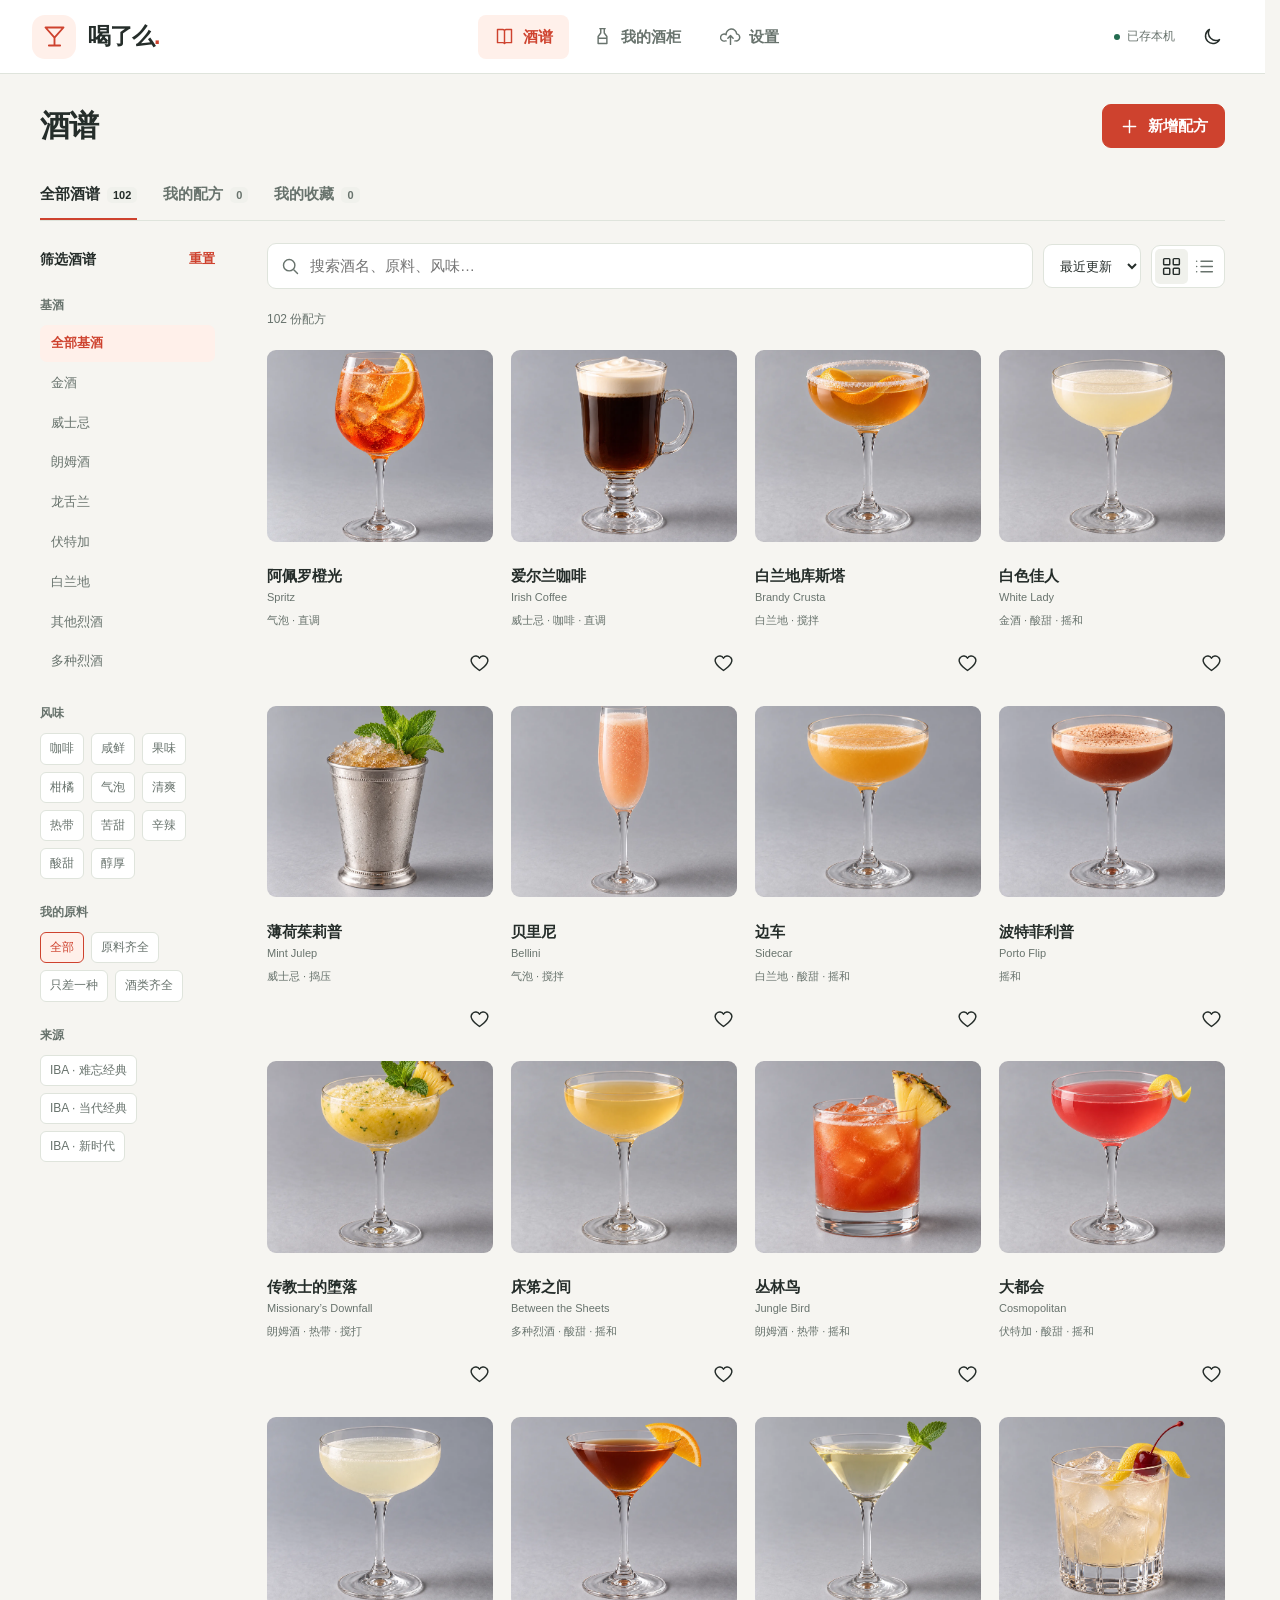
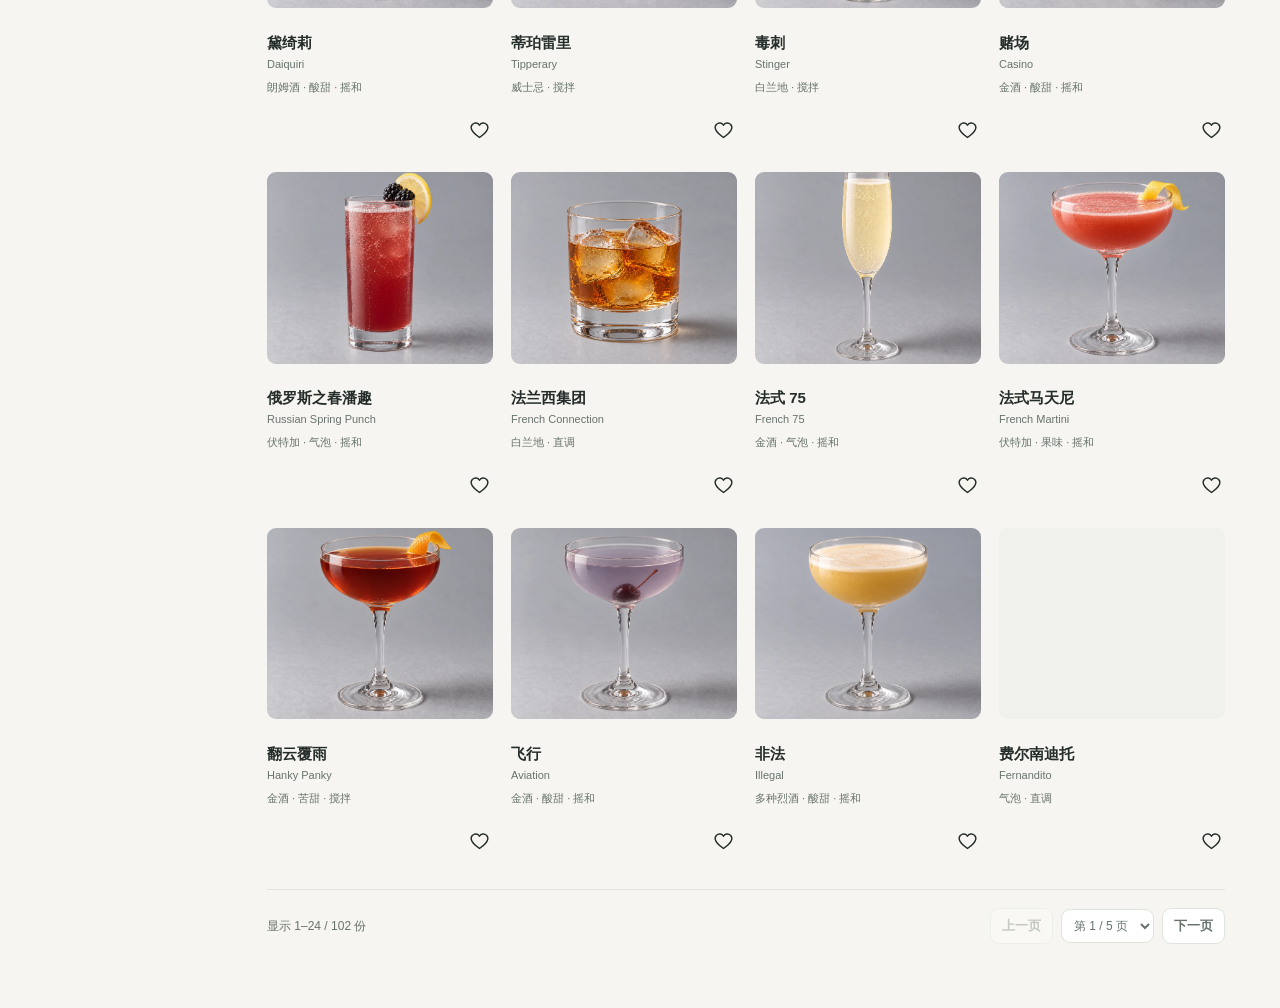
==== commit 4690ac96: "Restore maintained catalog and protect existing user content" ====
--- a/index.html
+++ b/index.html
@@ -30,6 +30,7 @@
     <script defer src="./boot.js"></script>
     <script defer src="./core.js"></script>
     <script defer src="./catalog.js"></script>
+    <script defer src="./catalog-recovery.js"></script>
     <script defer src="./hierarchy.js"></script>
     <script defer src="./app.js"></script>
   </head>
--- a/styles.css
+++ b/styles.css
@@ -1843,6 +1843,7 @@
   object-fit: cover;
 }
 .photo-placeholder {
+  display: flex;
   flex-direction: column;
   gap: 10px;
 }
@@ -3150,3 +3151,98 @@
 @media(max-width:650px) { .picker-selection { padding: 10px 18px; } }
 
 .settings-layout > .panel { padding-top: 0; border-top: 0; }
+/* The same expandable relationship tree is used in every material selector. */
+.material-tree, .material-tree ul { list-style: none; padding: 0; margin: 0; }
+.material-tree ul { margin-left: 16px; padding-left: 12px; border-left: 1px solid var(--line); }
+.material-tree ul[hidden] { display: none; }
+.material-tree-row { display: flex; align-items: center; gap: 8px; min-height: 48px; border-bottom: 1px solid var(--line); }
+.material-tree-row > button { min-height: 44px; }
+.tree-expand, .tree-leaf { display: flex; align-items: center; gap: 8px; flex: 1; min-width: 0; text-align: left; padding: 10px 0; }
+.tree-expand > svg { width: 16px; height: 16px; flex-shrink: 0; transition: transform .15s; }
+.tree-expand[aria-expanded=true] > svg { transform: rotate(90deg); }
+.tree-identity { display: flex; flex-direction: column; min-width: 0; }
+.tree-identity strong { font-size: 13px; font-weight: 500; overflow-wrap: anywhere; }
+.tree-identity small, .tree-owned { font-size: 11px; color: var(--muted); }
+.tree-owned { white-space: nowrap; }
+.tree-select { padding: 8px; flex-shrink: 0; color: var(--accent); font-size: 12px; }
+.tree-select svg, .material-tree-row > svg { width: 18px; height: 18px; }
+.material-tree-row.is-selected { color: var(--accent); }
+.tree-leaf[aria-pressed=true], .tree-select[aria-pressed=true] { color: var(--accent); font-weight: 600; }
+.definition-browser { margin: -8px 0 20px; }
+.definition-browser > summary, .definition-memberships > summary { cursor: pointer; font-size: 12px; color: var(--muted); padding: 8px 0; }
+[data-definition-choices], [data-definition-tag-choices] { max-height: 260px; overflow: auto; overscroll-behavior: contain; }
+.type-result { display: flex; flex-direction: column; gap: 4px; padding: 10px 0; width: 100%; text-align: left; border-bottom: 1px solid var(--line); }
+.type-result strong { font-size: 13px; font-weight: 500; }
+.type-result small { color: var(--muted); font-size: 11px; }
+.definition-tag-chips { display: flex; flex-wrap: wrap; gap: 6px; margin-bottom: 8px; }
+.definition-tag-chips input { width: auto; min-height: auto; }
+@media (max-width: 650px) {
+  .material-tree ul { margin-left: 8px; padding-left: 8px; }
+  .tree-identity strong { font-size: 13px; }
+}
+@media (prefers-reduced-motion: reduce) { .tree-expand > svg { transition: none; } }
+.tree-location { color: var(--muted); font-size: 12px; margin: 10px 0; }
+.type-back { padding: 6px 0; font-size: 12px; }
+
+.tree-leaf .tree-identity { flex: 1; }
+.tree-leaf > svg { width: 18px; height: 18px; flex-shrink: 0; }
+.tree-select { min-width: 44px; }
+.tree-select-label { color: var(--accent); font-size: 12px; padding: 0 8px; }
+/* Bottle editing is a three-field form. All category rows share one text column. */
+.tree-gutter { width: 16px; height: 16px; flex: 0 0 16px; }
+.tree-expand > svg { flex: 0 0 16px; }
+.material-tree-row .tree-leaf, .material-tree-row .tree-expand { gap: 8px; }
+.stock-fields .field { margin-bottom: 20px; }
+.stock-fields .material-target { width: 100%; min-height: 46px; text-align: left; background: var(--surface); border: 1px solid var(--line); }
+.stock-fields .material-target > span { flex: 1; overflow-wrap: anywhere; }
+.stock-fields .material-target > svg { transform: rotate(90deg); width: 16px; flex-shrink: 0; }
+#item-dialog:has(#stock-form) { width: min(560px, calc(100vw - 32px)); height: fit-content; max-height: 90dvh; }
+#stock-form { height: auto; min-height: 0; max-height: 90dvh; }
+#stock-form .editor-body { flex: 1; min-height: 0; padding: 24px; }
+#stock-form .dialog-top, #stock-form .dialog-actions { padding: 18px 24px; flex-shrink: 0; }
+.picker-products { margin-top: 24px; }
+.picker-products h3, .picker-related > h3 { font-size: 12px; color: var(--muted); margin-bottom: 8px; }
+.definition-browser { margin: -8px 0 20px; }
+/* Connection inputs and actions stay visible without nested action menus. */
+#sync-dialog { width: min(600px, calc(100vw - 32px)); height: fit-content; max-height: 90dvh; }
+#sync-form { display: flex; flex-direction: column; width: 100%; min-height: 0; height: auto; max-height: 90dvh; padding: 0; }
+#sync-form .dialog-top { flex-shrink: 0; padding: 20px 24px; margin: 0; }
+#sync-form .editor-body { min-height: 0; flex: 1; overflow: auto; padding: 24px; }
+#sync-form .dialog-actions { flex-shrink: 0; padding: 16px 24px; margin: 0; }
+#sync-form .field-row { display: grid; grid-template-columns: repeat(2,minmax(0,1fr)); gap: 16px; }
+#sync-form .field { min-width: 0; }
+.sync-option { display: flex; align-items: center; justify-content: space-between; min-height: 44px; gap: 16px; font-size: 13px; }
+.sync-option input { appearance: auto; width: 18px; height: 18px; min-height: 0; flex: 0 0 18px; padding: 0; margin: 0; accent-color: var(--accent); }
+.settings-layout { align-items: start; gap: 48px; padding-bottom: 90px; }
+.settings-section h2 { font-size: 16px; margin: 0 0 20px; }
+.settings-section-title { display: flex; justify-content: space-between; align-items: baseline; gap: 16px; }
+.settings-actions, .sync-actions { display: flex; flex-wrap: wrap; gap: 10px; }
+.sync-actions > button { flex: 1 1 140px; }
+.sync-account { font-size: 13px; margin: -4px 0 18px; overflow-wrap: anywhere; }
+.sync-time { font-size: 12px; color: var(--muted); margin: 14px 0; }
+.settings-section .setup-guide { margin-top: 24px; }
+.app-version { position: fixed; right: 24px; bottom: 14px; margin: 0; padding: 4px 8px; font-size: 11px; color: var(--muted); background: var(--bg); pointer-events: none; }
+.source-filters .chip { text-align: left; white-space: normal; }
+@media(max-width:650px) {
+  .settings-layout { grid-template-columns: 1fr; gap: 32px; }
+  .app-version { bottom: calc(76px + env(safe-area-inset-bottom)); right: 14px; }
+  #stock-form .editor-body, #sync-form .editor-body { padding: 20px; }
+  #stock-form .dialog-top, #stock-form .dialog-actions, #sync-form .dialog-top, #sync-form .dialog-actions { padding: 16px 20px; }
+}
+@media(max-width:440px) { #sync-form .field-row { grid-template-columns: 1fr; gap: 0; } }
+
+#item-dialog:has(#stock-form):modal, #sync-dialog:modal { margin: auto; }
+
+#material-dialog.definition-mode { width: min(620px, calc(100vw - 32px)); height: fit-content; max-height: 90dvh; border: 1px solid var(--line); border-radius: 12px; }
+#material-dialog.definition-mode:modal { margin: auto; }
+#quick-material-form { max-height: 90dvh; }
+#quick-material-form .definition-body { flex: 0 1 auto; min-height: 0; overflow: auto; }
+#item-dialog:has(#material-edit-form) { width: min(620px, calc(100vw - 32px)); height: fit-content; max-height: 90dvh; border: 1px solid var(--line); border-radius: 12px; }
+#item-dialog:has(#material-edit-form):modal { margin: auto; }
+#material-edit-form { height: auto; min-height: 0; max-height: 90dvh; }
+#material-edit-form .editor-body { flex: 0 1 auto; min-height: 0; overflow: auto; }
+
+.sync-actions { display: grid; grid-template-columns: 1fr; }
+.stock-fields .material-target { font-weight: 400; }
+@media(min-width:1100px) { .sync-actions { grid-template-columns: repeat(3,minmax(0,1fr)); } }
+@media(max-width:650px) { #item-dialog:has(#stock-form), #sync-dialog { border: 1px solid var(--line); border-radius: 12px; } }
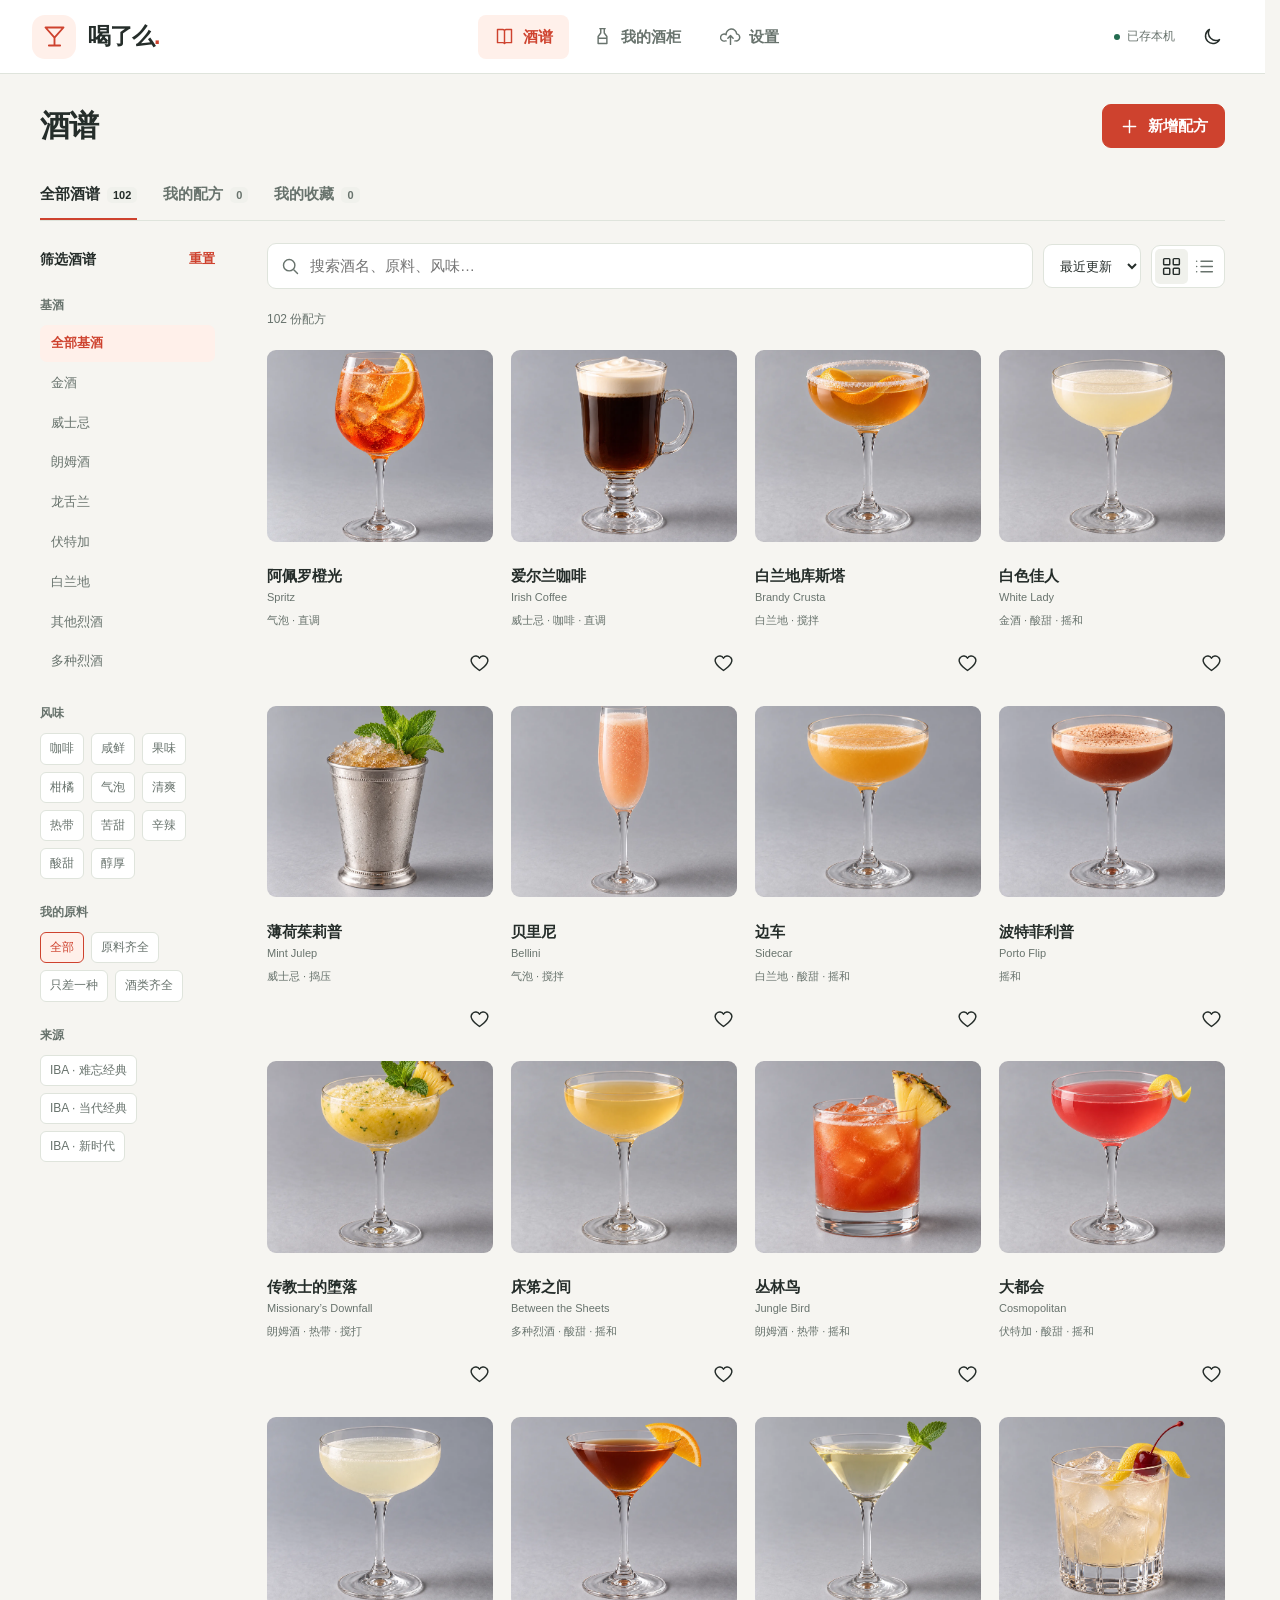
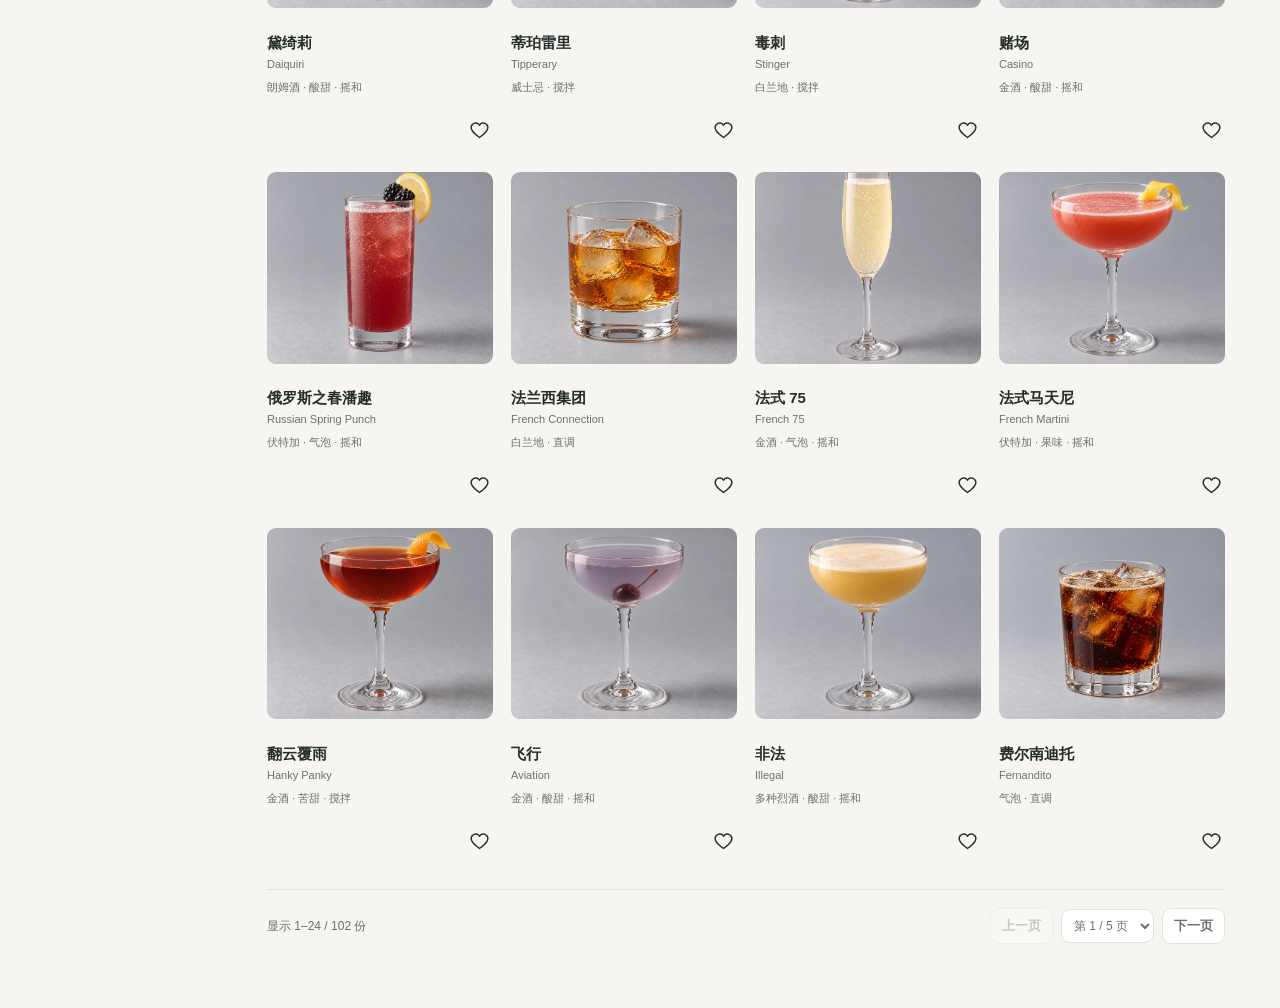
==== commit 9a9fb102: "Separate fixed categories from materials and simplify recipe entry" ====
--- a/index.html
+++ b/index.html
@@ -70,6 +70,7 @@
       class="editor-dialog material-dialog"
       aria-label="选择材料"
     ></dialog>
+    <dialog id="category-dialog" class="category-dialog" aria-label="选择分类"></dialog>
     <dialog
       id="sync-dialog"
       class="editor-dialog sync-dialog"
--- a/styles.css
+++ b/styles.css
@@ -3246,3 +3246,47 @@
 .stock-fields .material-target { font-weight: 400; }
 @media(min-width:1100px) { .sync-actions { grid-template-columns: repeat(3,minmax(0,1fr)); } }
 @media(max-width:650px) { #item-dialog:has(#stock-form), #sync-dialog { border: 1px solid var(--line); border-radius: 12px; } }
+
+/* Fixed directory selection is separate from material search. */
+#category-dialog { width: min(640px, 100vw); height: min(740px, 94dvh); max-height: 100dvh; padding: 0; overflow: hidden; }
+#category-dialog[open] { display: flex; flex-direction: column; }
+#category-dialog .dialog-top, #category-dialog .dialog-actions { flex: 0 0 auto; padding: 18px 24px; }
+.category-search { flex: 0 0 auto; padding: 16px 24px; }
+.category-body { min-height: 0; flex: 1; overflow: auto; padding: 0 24px 24px; }
+.category-back { margin: 4px 0 16px; }
+.category-parent { display: flex; align-items: center; justify-content: space-between; min-height: 48px; border-bottom: 1px solid var(--line); }
+.category-children { padding-left: 18px; }
+.category-choice { display: flex; width: 100%; align-items: center; justify-content: space-between; gap: 12px; padding: 14px 8px; text-align: left; border-bottom: 1px solid var(--line); min-height: 48px; }
+.category-choice small { display: block; font-size: 11px; color: var(--muted); margin-top: 4px; }
+.category-choice.active { color: var(--accent); }
+.category-choice svg { width: 18px; height: 18px; }
+.empty-search { color: var(--muted); padding: 24px 0; font-size: 13px; }
+.lookup { min-width: 0; }
+.lookup-input { display: flex; align-items: center; gap: 4px; }
+.lookup-input input { min-width: 0; flex: 1; font-weight: 400; }
+.lookup-input .icon-button { flex: 0 0 36px; }
+.lookup-results, .stock-suggestions { max-height: 220px; overflow: auto; overscroll-behavior: contain; }
+.lookup-results button, .stock-suggestions button { display: flex; width: 100%; gap: 12px; align-items: center; text-align: left; padding: 12px 4px; min-height: 44px; border-bottom: 1px solid var(--line); }
+.lookup-results button:hover, .stock-suggestions button:hover { background: var(--soft); }
+.lookup-results strong, .stock-suggestions strong { font-size: 13px; font-weight: 500; }
+.lookup-results small, .stock-suggestions small { display: block; font-size: 11px; color: var(--muted); }
+.lookup-results img { width: 44px; height: 44px; border-radius: 4px; object-fit: cover; flex-shrink: 0; }
+.stock-suggestions { max-height: 176px; }
+.stock-suggestions button { justify-content: space-between; }
+.stock-fields .field > label { display: block; margin-bottom: 8px; }
+.recipe-extra-section { border-top: 1px solid var(--line); padding-top: 28px; }
+.recipe-extra-section h2, #editor-method h2 { font-size: 16px; margin: 0 0 20px; }
+.recipe-extra-section .tag-picker { margin: 0 0 12px; }
+.method-choices { margin-bottom: 20px; }
+.method-choices .chip { gap: 6px; }
+.method-choices svg { width: 16px; height: 16px; }
+#quick-material-form .material-target, #material-edit-form .material-target { width: 100%; }
+#quick-material-form .material-target span, #material-edit-form .material-target span { flex: 1; text-align: left; }
+@media(max-width:650px) {
+  #category-dialog { width: 100vw; max-width: 100vw; height: 100dvh; margin: 0; border: 0; border-radius: 0; }
+  #category-dialog:modal { margin: 0; }
+  #category-dialog .dialog-top, #category-dialog .dialog-actions { padding: 16px 18px; }
+  .category-search { padding: 14px 18px; }
+  .category-body { padding: 0 18px 18px; }
+  .lookup-results { max-height: 180px; }
+}
